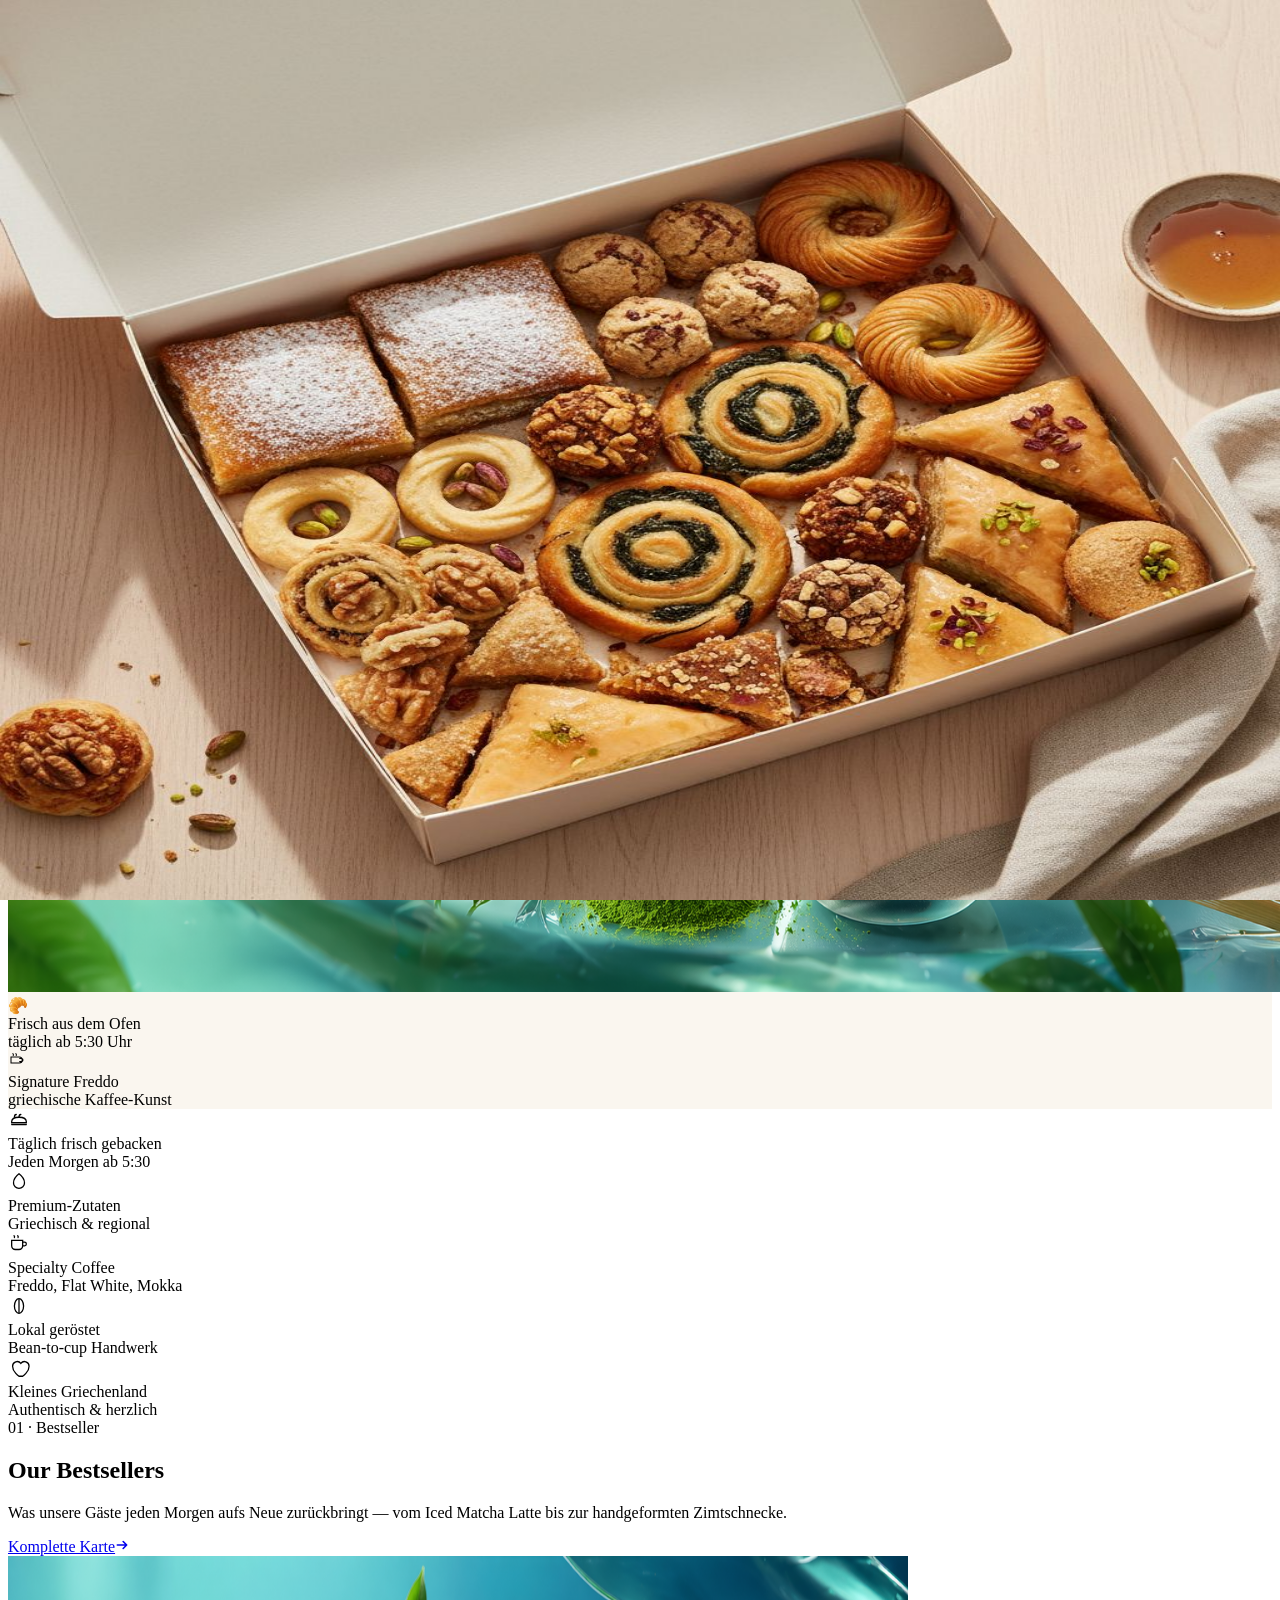
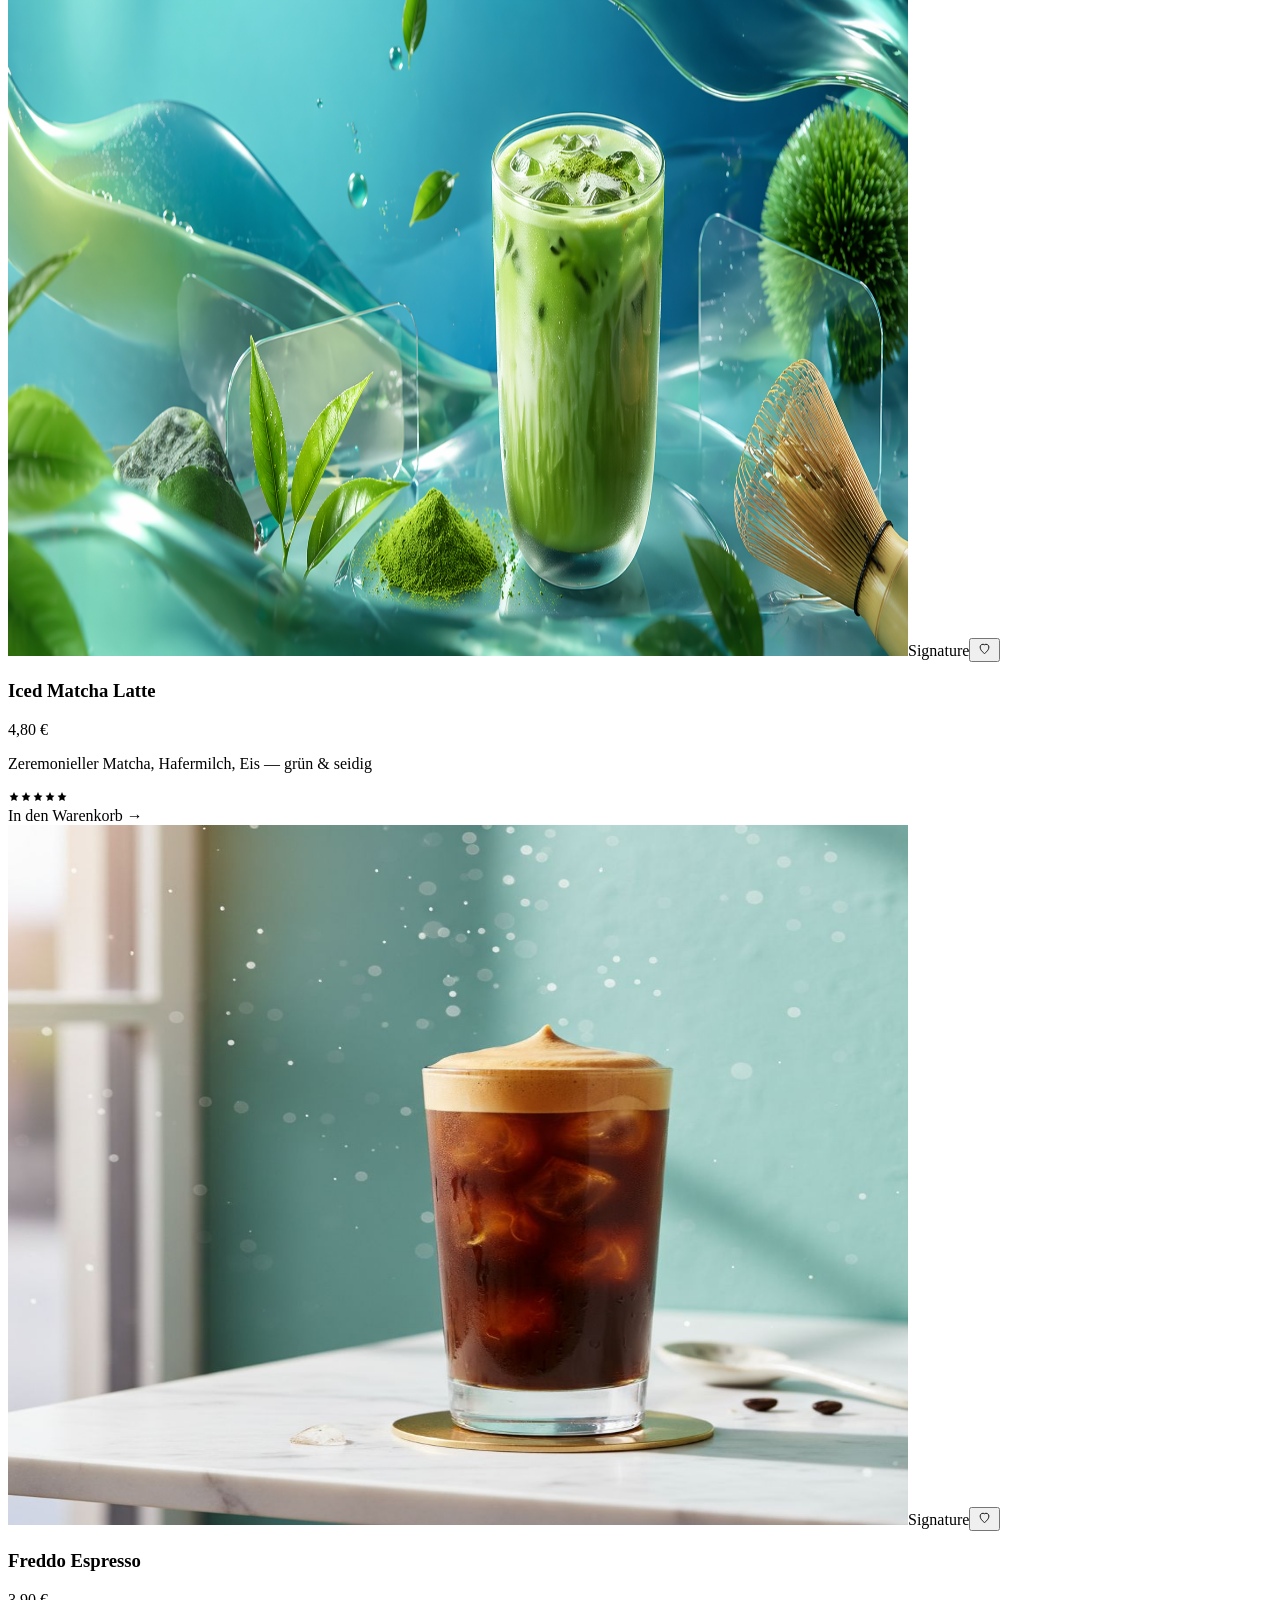
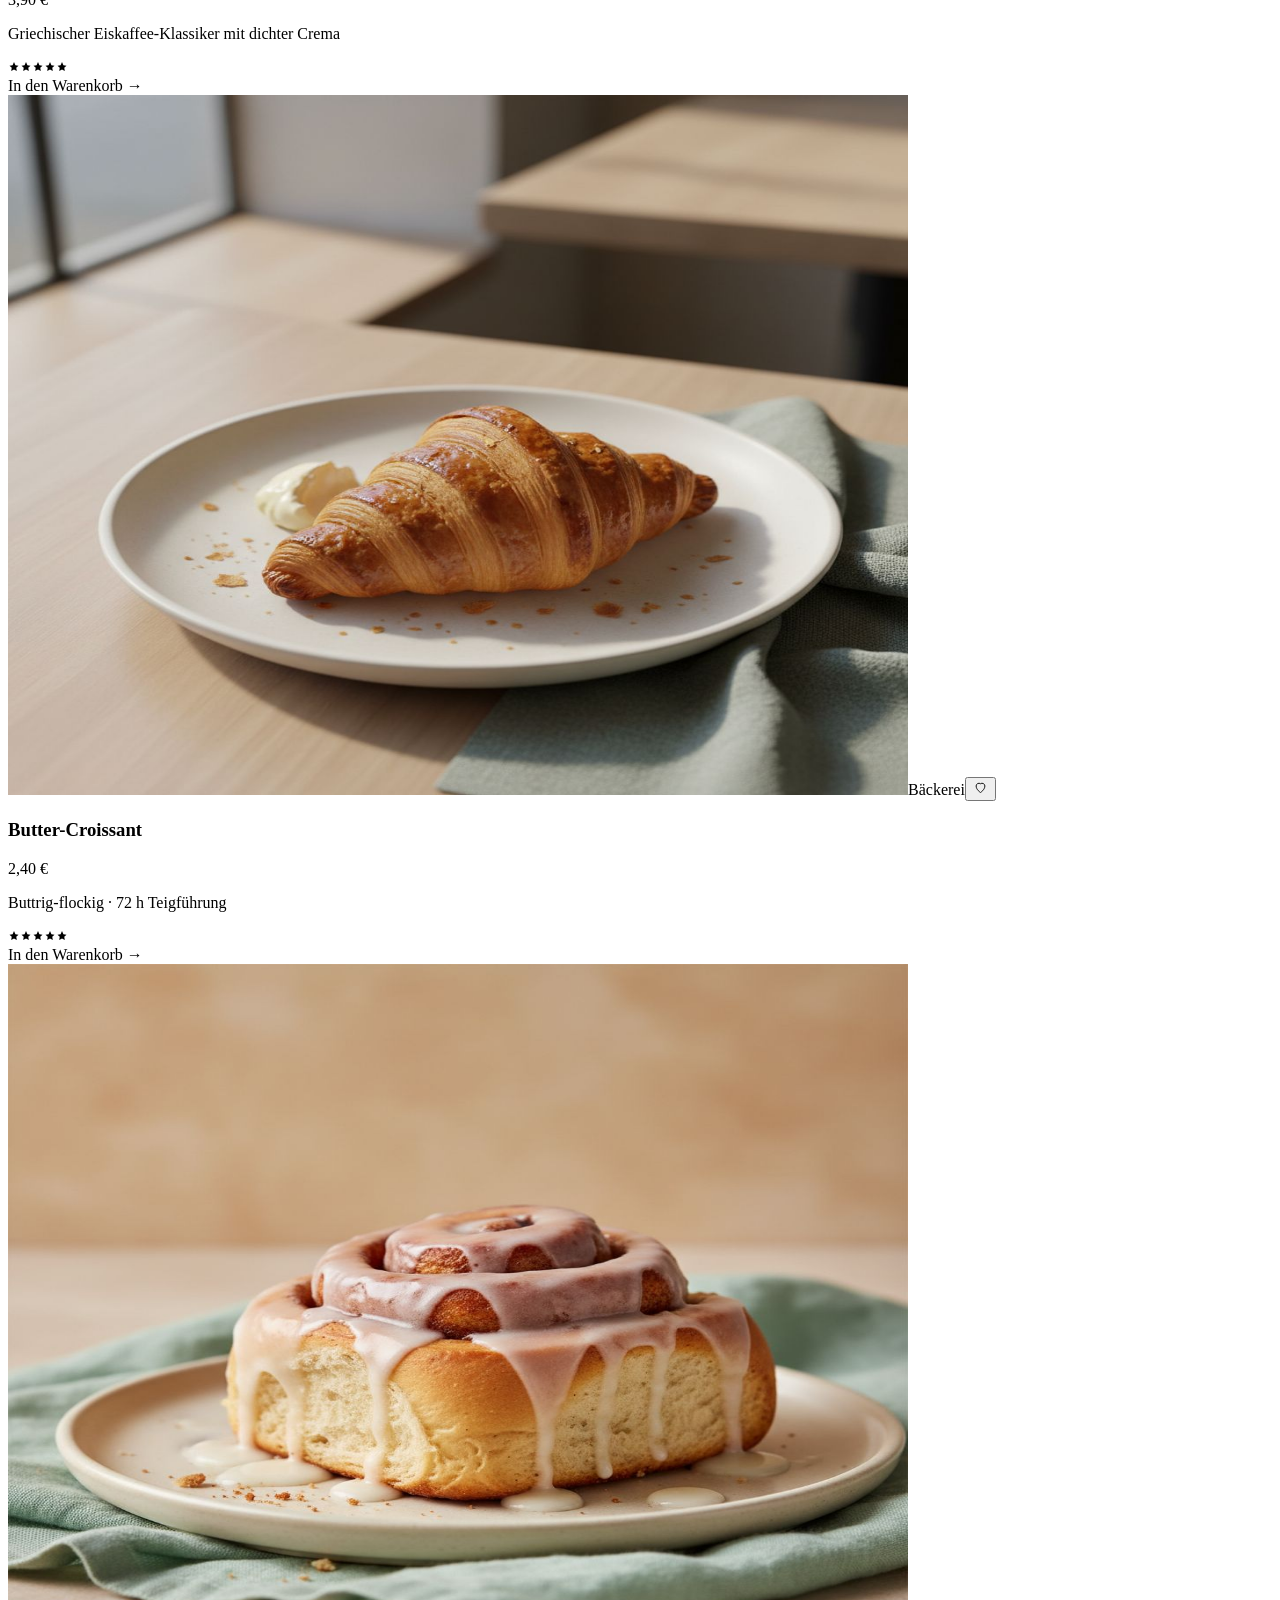
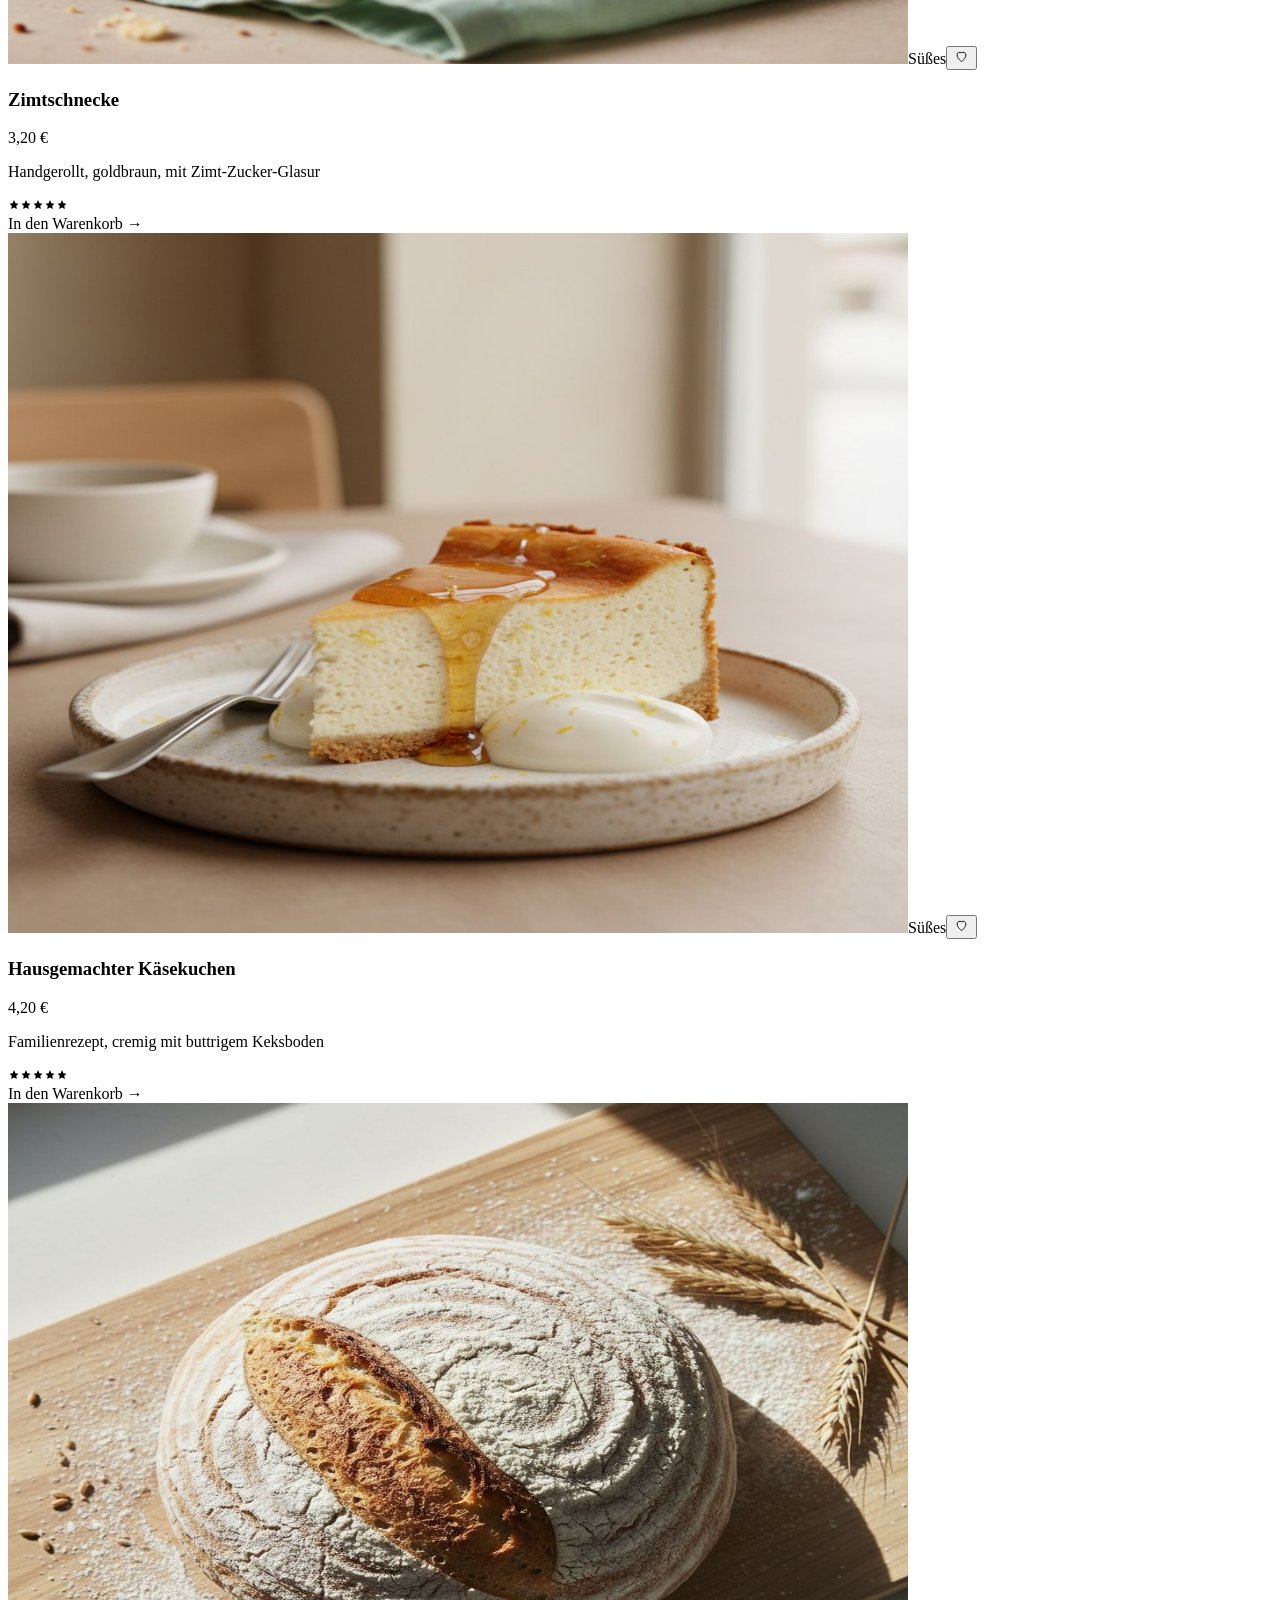
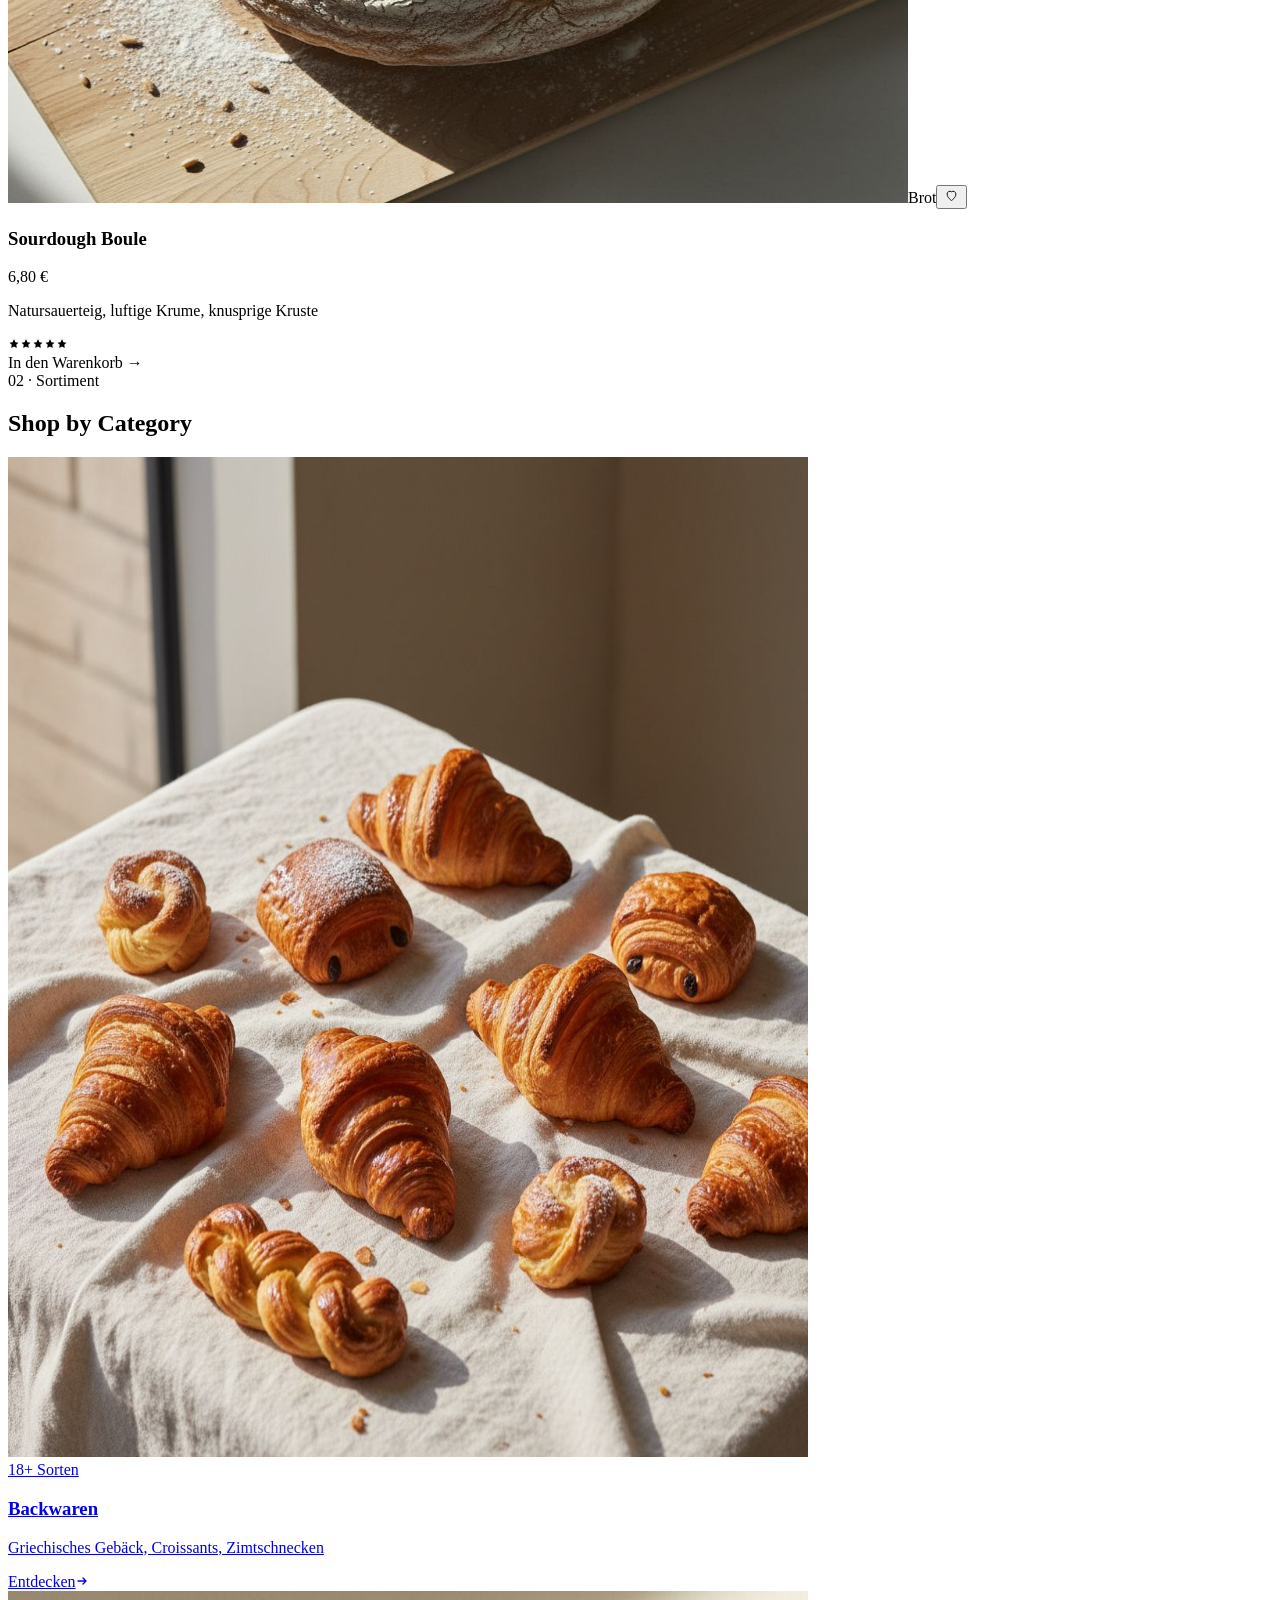
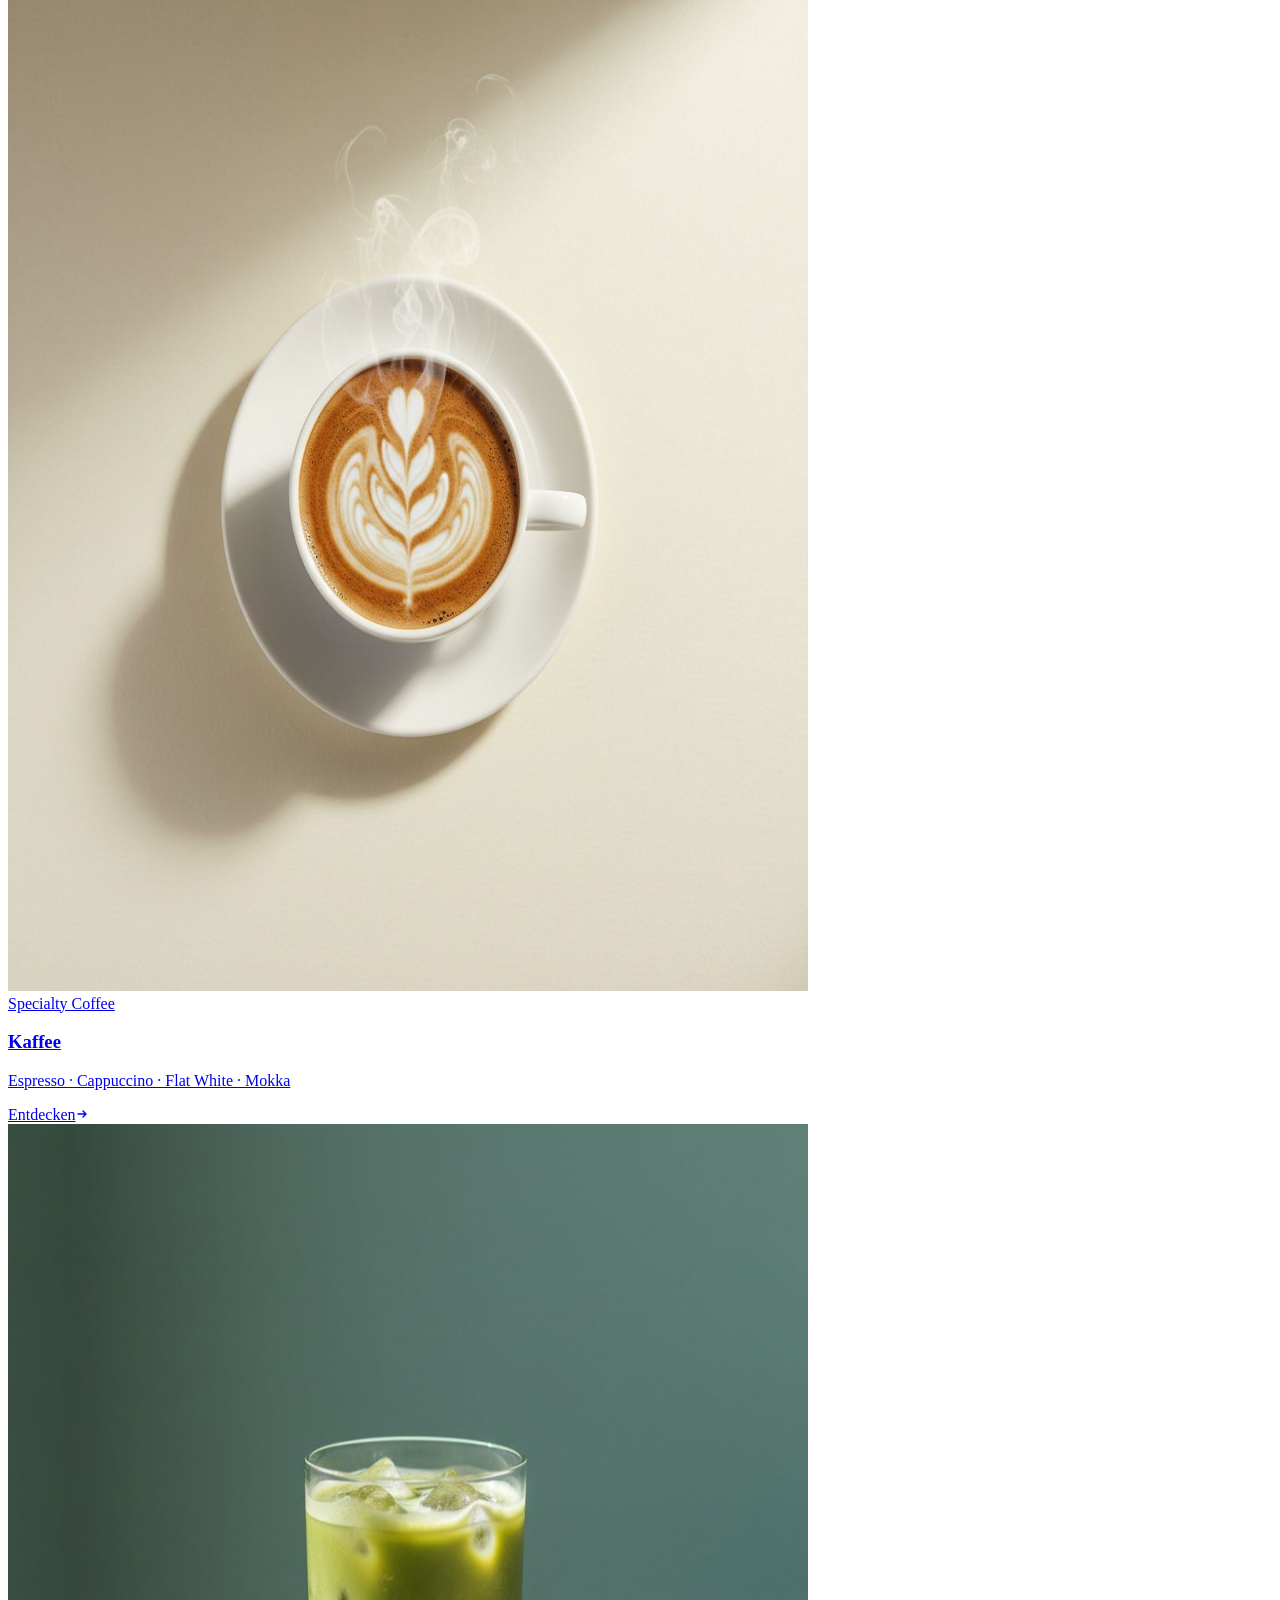
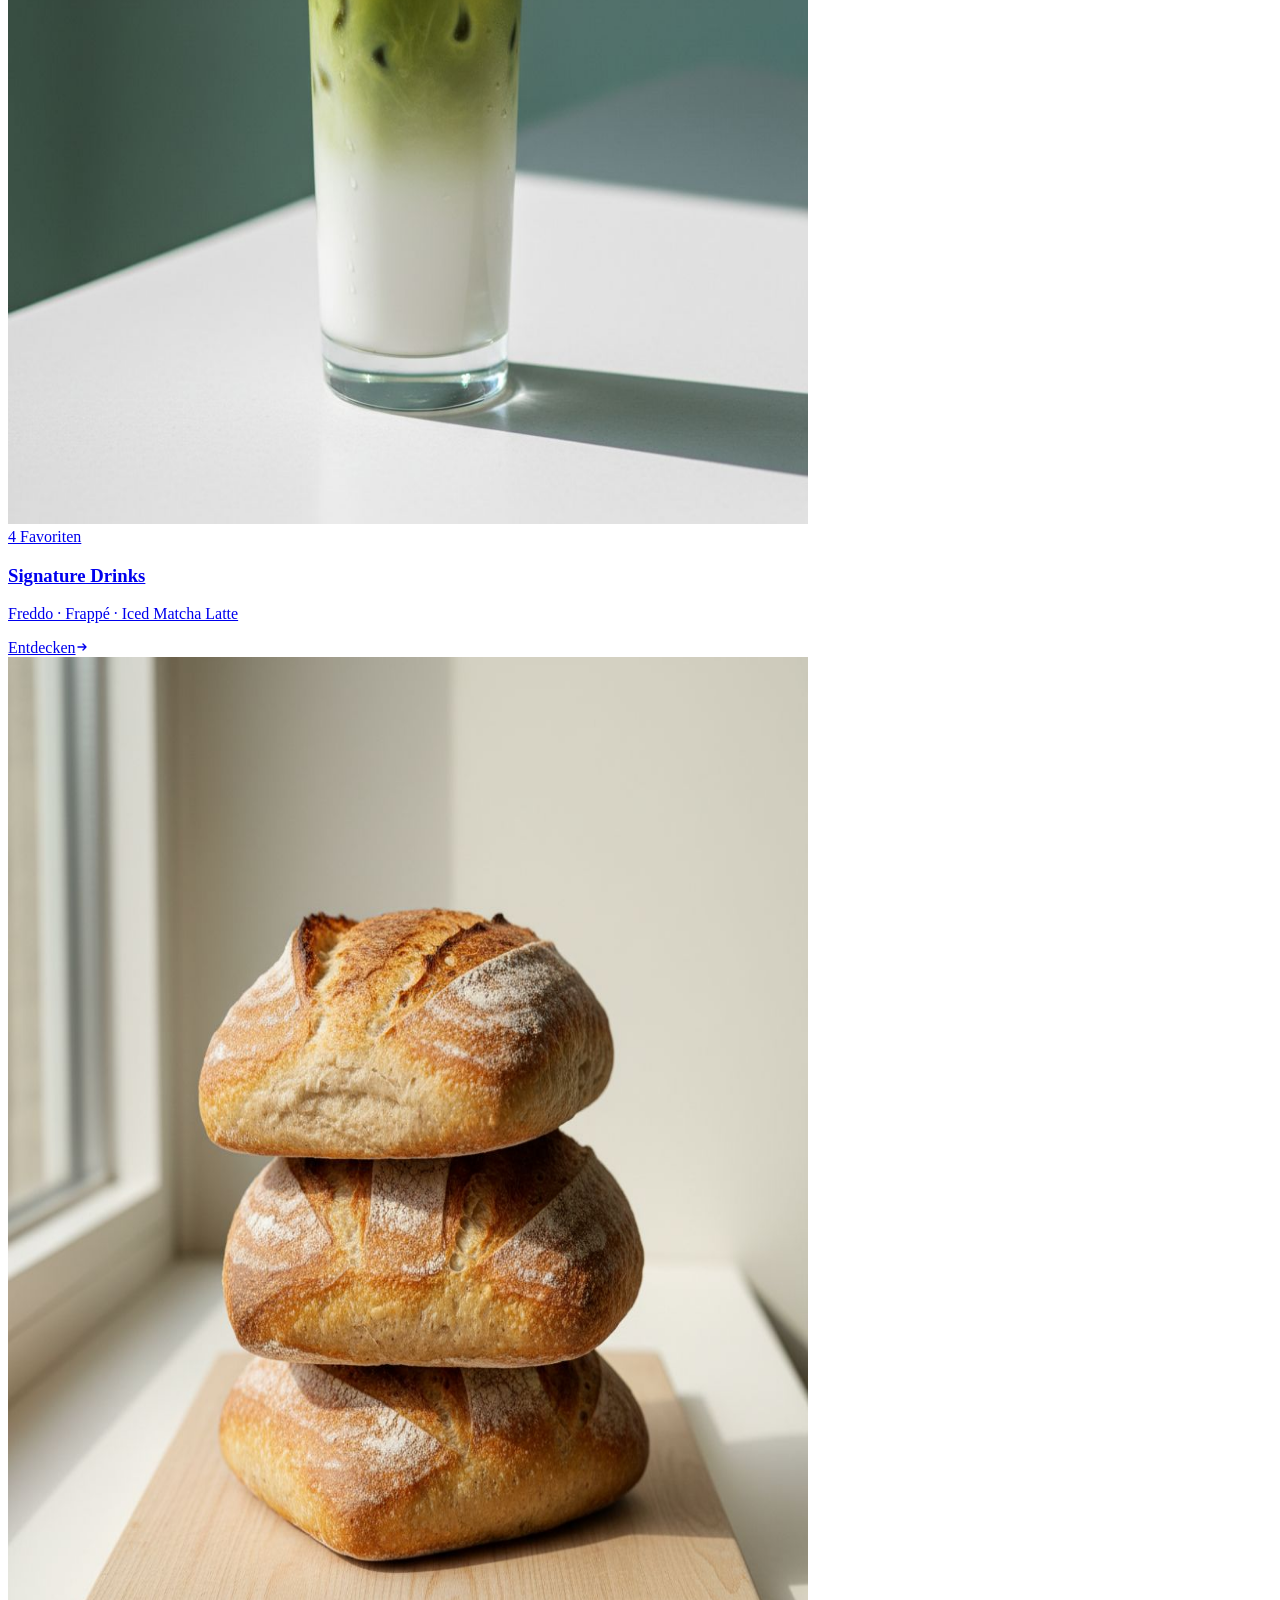
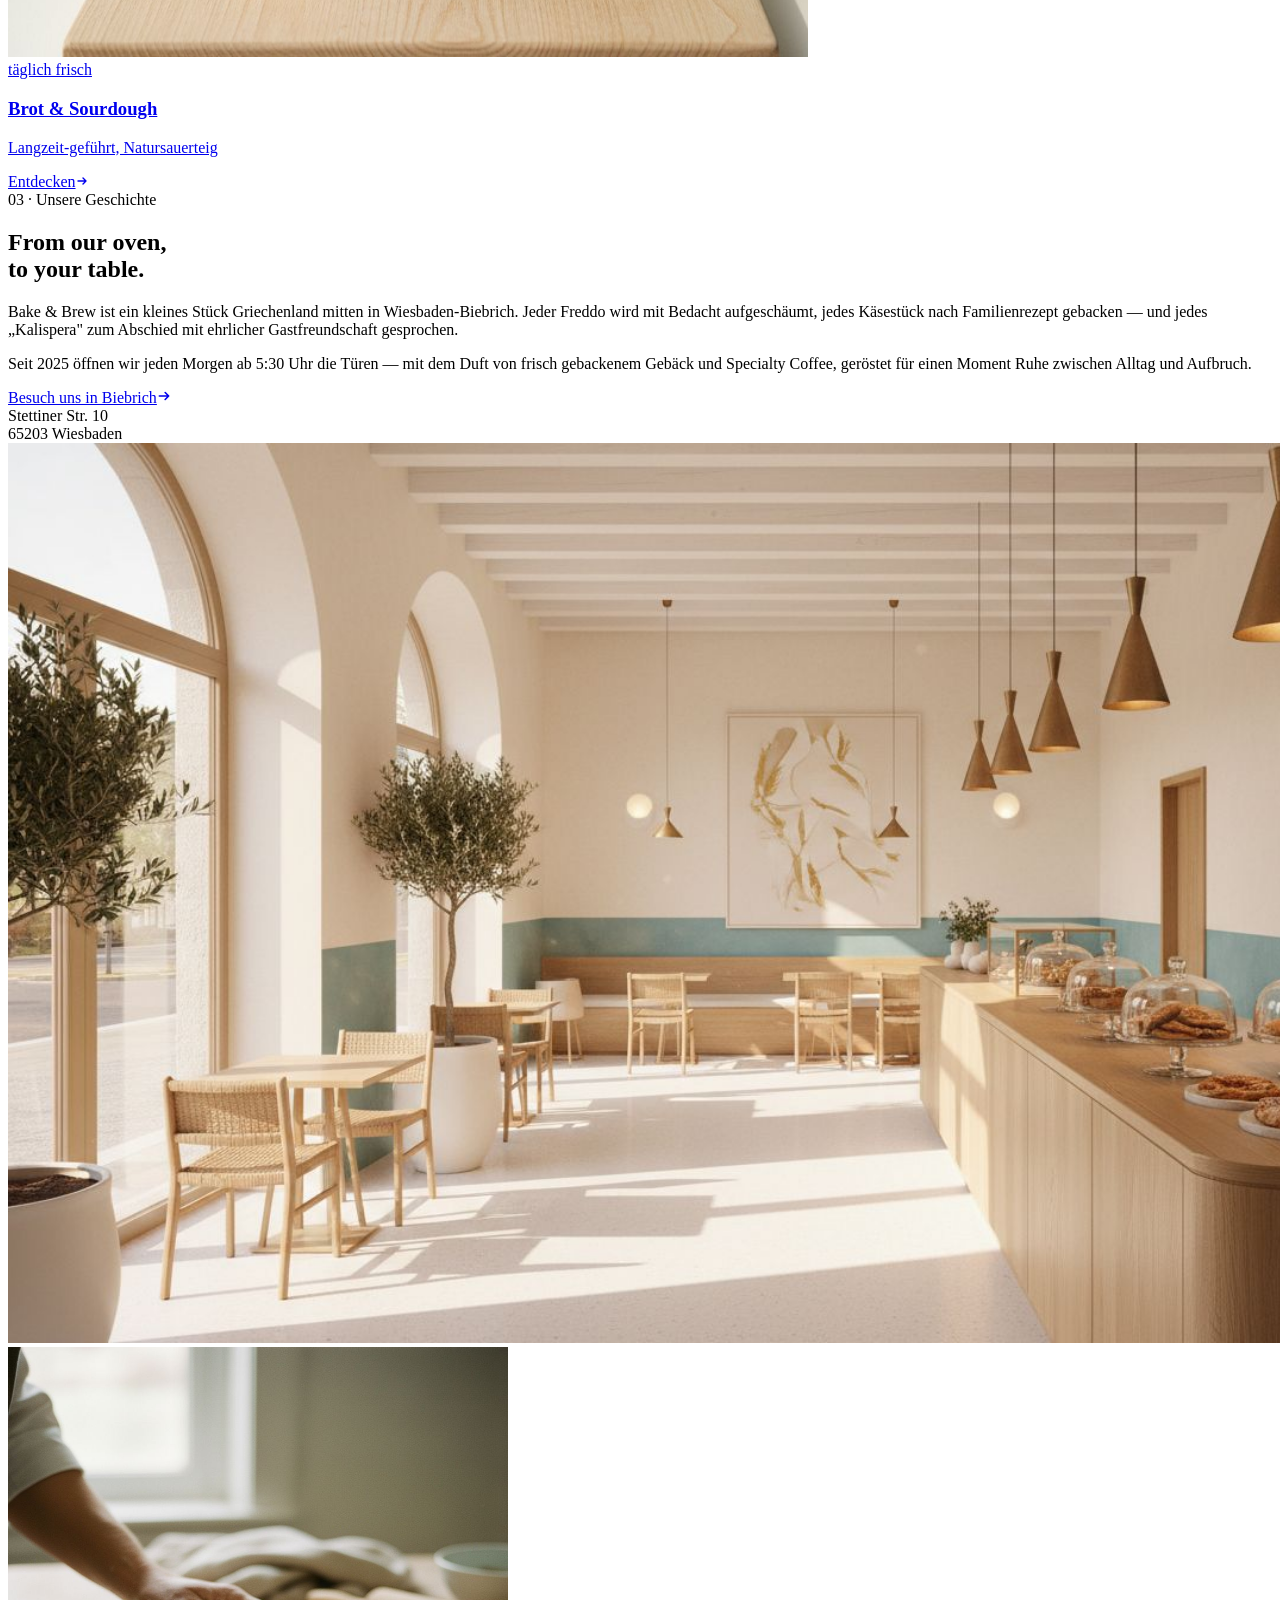
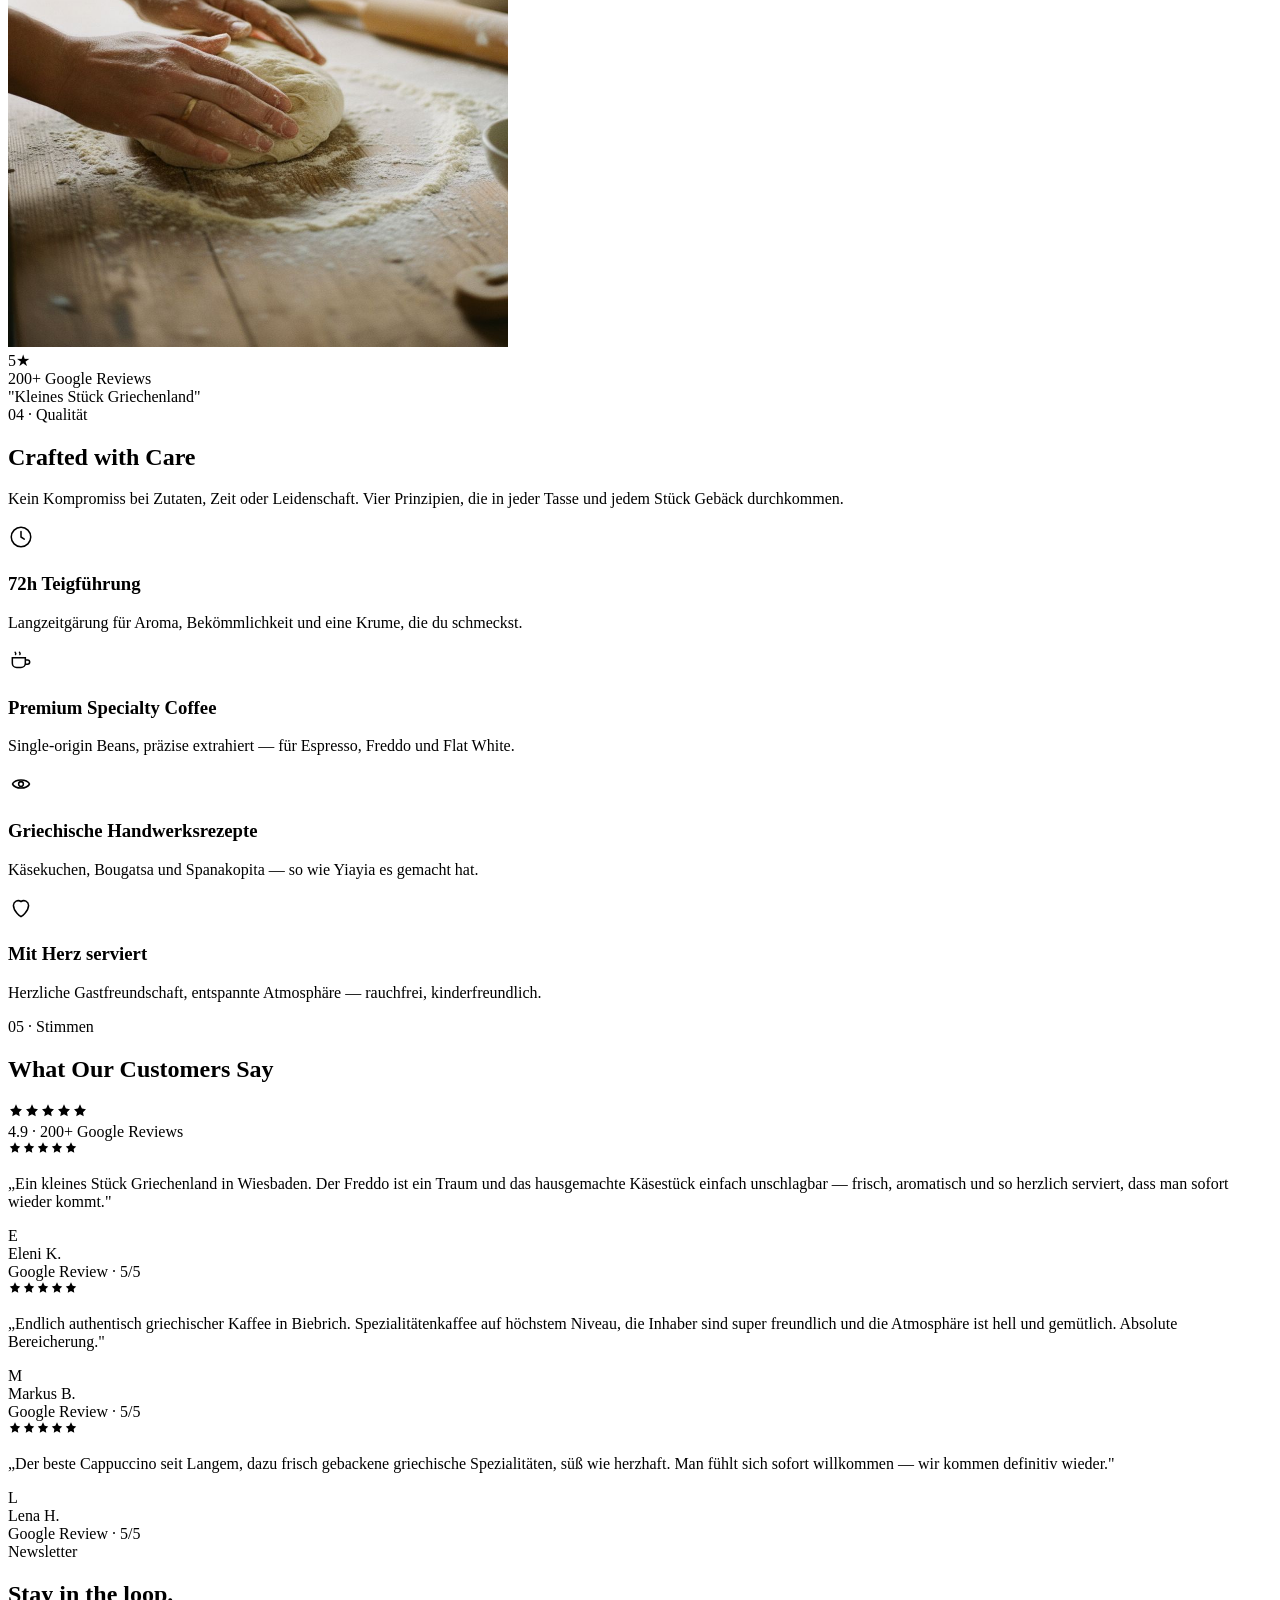
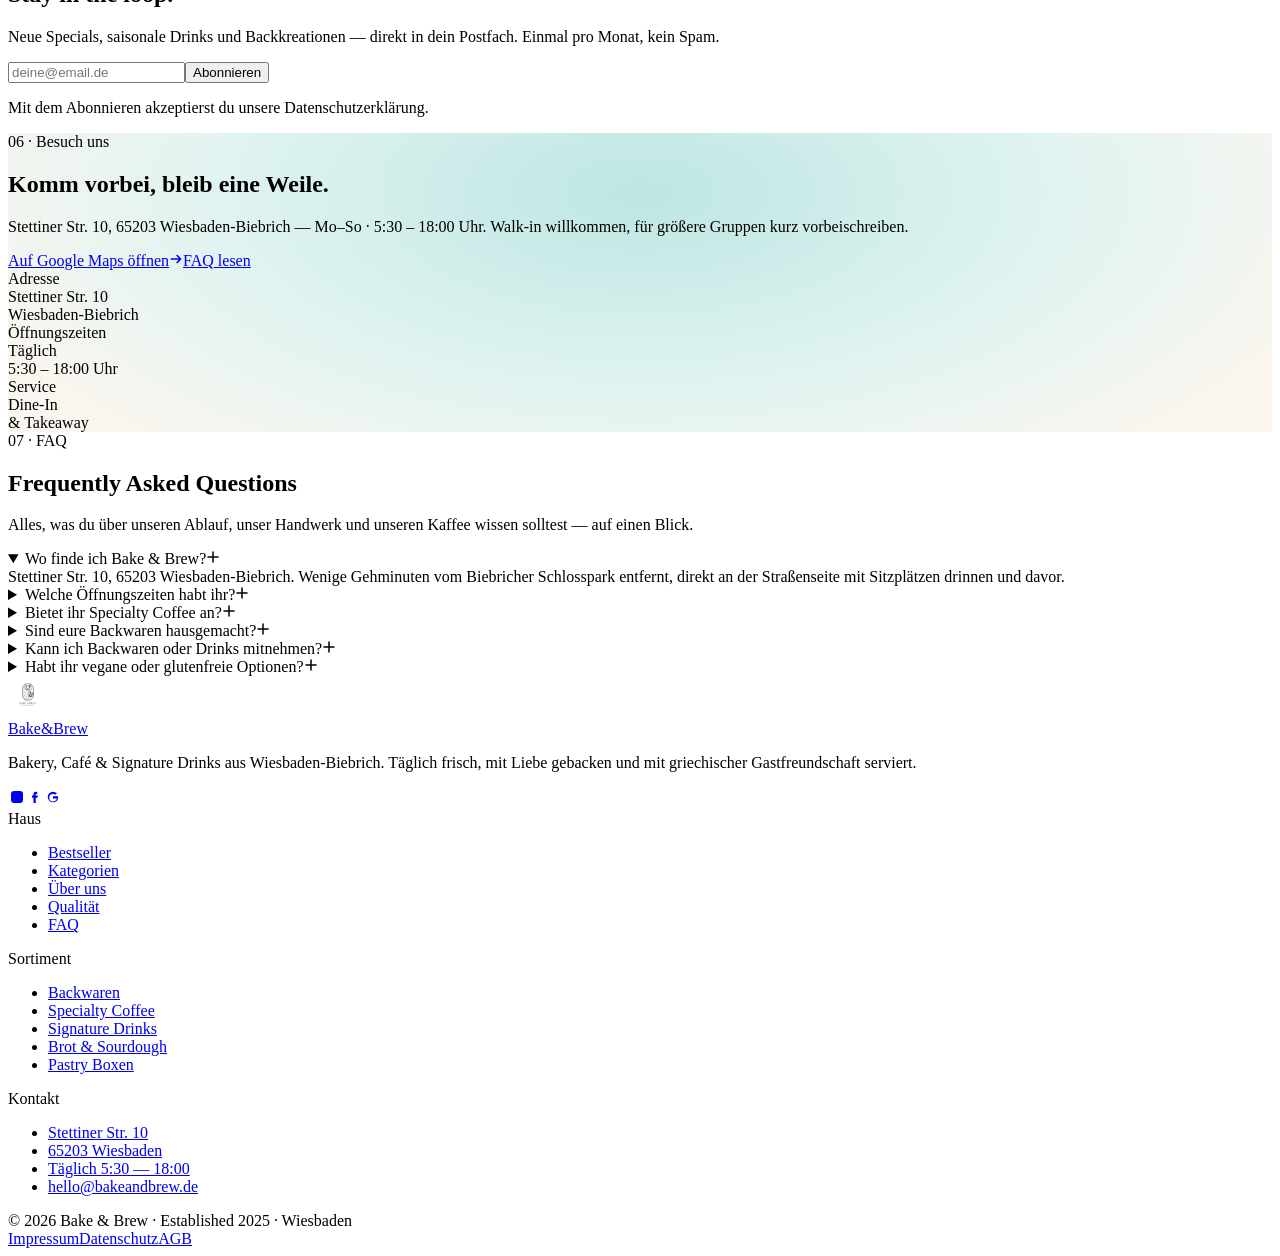
==== index.html @ 1916ad82 "Clean build with base href for GitHub Pages" ====
<!DOCTYPE html><!--wPyfzg6iPjrLu0Th_ckyB--><html lang="de" class="__variable_570574 __variable_cb540d"><head><base href="/bake-and-brew-site/"><meta charSet="utf-8"/><meta name="viewport" content="width=device-width, initial-scale=1"/><link rel="preload" as="image" href="/images/hero-matcha.png"/><link rel="stylesheet" href="/bake-and-brew-site/_next/static/css/41804af96587a09e.css" data-precedence="next"/><link rel="preload" as="script" fetchPriority="low" href="/bake-and-brew-site/_next/static/chunks/webpack-40662d5dec462424.js"/><script src="/bake-and-brew-site/_next/static/chunks/4bd1b696-c023c6e3521b1417.js" async=""></script><script src="/bake-and-brew-site/_next/static/chunks/255-966147cabc66d228.js" async=""></script><script src="/bake-and-brew-site/_next/static/chunks/main-app-5d0271eb94defa6e.js" async=""></script><script src="/bake-and-brew-site/_next/static/chunks/239-96234c3dac11c342.js" async=""></script><script src="/bake-and-brew-site/_next/static/chunks/app/page-5226d59dbe284a7a.js" async=""></script><title>Bake &amp; Brew — Griechisches Café &amp; Bäckerei in Wiesbaden</title><meta name="description" content="Frisch gebackenes griechisches Gebäck, Specialty Coffee und Signature Drinks. Stettiner Str. 10, Wiesbaden-Biebrich. Hausgemacht, täglich ab 5:30."/><meta property="og:title" content="Bake &amp; Brew — Griechisches Café &amp; Bäckerei"/><meta property="og:description" content="Baked with heart. Brewed for you. Frisches griechisches Gebäck, Specialty Coffee &amp; Freddo in Wiesbaden-Biebrich."/><meta property="og:type" content="website"/><meta name="twitter:card" content="summary"/><meta name="twitter:title" content="Bake &amp; Brew — Griechisches Café &amp; Bäckerei"/><meta name="twitter:description" content="Baked with heart. Brewed for you. Frisches griechisches Gebäck, Specialty Coffee &amp; Freddo in Wiesbaden-Biebrich."/><script src="/bake-and-brew-site/_next/static/chunks/polyfills-42372ed130431b0a.js" noModule=""></script></head><body><div hidden=""><!--$--><!--/$--></div><header class="fixed top-0 left-0 right-0 z-50 transition-all duration-500 bg-transparent py-5"><base href="/bake-and-brew-site/"><div class="max-w-[1320px] mx-auto px-6 flex items-center justify-between gap-6"><a href="#top" class="flex items-center gap-2"><img alt="Bake &amp; Brew" loading="lazy" width="44" height="44" decoding="async" data-nimg="1" class="w-9 h-9 md:w-10 md:h-10 object-contain" style="color:transparent" src="/images/logo.png"/><span class="font-serif text-[20px] md:text-[22px] tracking-wide text-ink-900">Bake<span class="text-teal-500 mx-[2px]">&amp;</span>Brew</span></a><nav class="hidden lg:flex items-center gap-9 text-[13px] text-ink-700"><a href="#bestsellers" class="nav-link tracking-wide hover:text-ink-900 transition-colors">Bestseller</a><a href="#kategorien" class="nav-link tracking-wide hover:text-ink-900 transition-colors">Kategorien</a><a href="#about" class="nav-link tracking-wide hover:text-ink-900 transition-colors">Über uns</a><a href="#quality" class="nav-link tracking-wide hover:text-ink-900 transition-colors">Qualität</a><a href="#kontakt" class="nav-link tracking-wide hover:text-ink-900 transition-colors">Kontakt</a></nav><div class="flex items-center gap-3"><a href="#kontakt" class="hidden sm:inline-flex btn-primary text-[12px] !py-3 !px-5">Reservieren<svg width="12" height="12" viewBox="0 0 12 12" fill="none"><path d="M2 6h8m0 0L7 3m3 3L7 9" stroke="currentColor" stroke-width="1.3" stroke-linecap="round"></path></svg></a><button aria-label="Menu" class="lg:hidden w-10 h-10 grid place-items-center rounded-full border border-ink-900/10 bg-white/70"><span class="flex flex-col gap-[5px]"><span class="w-4 h-[1.5px] bg-ink-900"></span><span class="w-4 h-[1.5px] bg-ink-900"></span></span></button></div></div></header><main><section id="top" class="relative pt-36 md:pt-44 pb-24 md:pb-32 overflow-hidden grain" style="background:radial-gradient(1200px 520px at 70% 30%, #BEE6E2 0%, #DFF3F1 40%, #FAF6EF 78%)"><div class="blob-1 -top-20 -right-32"></div><div class="blob-2 top-40 -left-20 opacity-40"></div><div class="max-w-[1320px] mx-auto px-6 grid lg:grid-cols-12 gap-10 items-center relative"><div class="lg:col-span-6 relative z-10"><div class="reveal  "><span class="chip mb-7"><span class="w-1.5 h-1.5 rounded-full bg-teal-500"></span>Seit 2025 · Wiesbaden-Biebrich</span></div><div class="reveal  "><h1 class="font-serif text-[54px] sm:text-[68px] lg:text-[82px] leading-[.98] tracking-tight text-ink-900">Baked with heart.<br/><span class="italic text-teal-600">Brewed</span> for you.</h1></div><div class="reveal  "><p class="mt-7 max-w-[520px] text-[15.5px] leading-[1.75] text-ink-500">Frisch gebackenes griechisches Gebäck, Specialty Coffee und Signature Drinks wie Freddo, Frappé und Iced Matcha Latte — täglich ab 5:30 Uhr, mit viel Herz gemacht.</p></div><div class="reveal  "><div class="mt-9 flex flex-wrap items-center gap-4"><a href="#bestsellers" class="btn-primary">Menü entdecken<svg width="14" height="14" viewBox="0 0 12 12" fill="none"><path d="M2 6h8m0 0L7 3m3 3L7 9" stroke="currentColor" stroke-width="1.4" stroke-linecap="round"></path></svg></a><a href="#kontakt" class="btn-secondary">Besuch uns</a></div></div><div class="reveal  "><div class="mt-12 flex items-center gap-5 text-[12px] text-ink-500"><div class="flex -space-x-2"><div class="w-7 h-7 rounded-full border-2 border-cream-100 overflow-hidden bg-teal-200" style="background:linear-gradient(135deg, var(--teal-300), var(--cream-250))"></div><div class="w-7 h-7 rounded-full border-2 border-cream-100 overflow-hidden bg-teal-200" style="background:linear-gradient(135deg, var(--teal-400), var(--cream-300))"></div><div class="w-7 h-7 rounded-full border-2 border-cream-100 overflow-hidden bg-teal-200" style="background:linear-gradient(135deg, var(--teal-500), var(--cream-350))"></div><div class="w-7 h-7 rounded-full border-2 border-cream-100 overflow-hidden bg-teal-200" style="background:linear-gradient(135deg, var(--teal-600), var(--cream-400))"></div></div><div class="flex items-center gap-1.5"><div class="flex items-center gap-0.5 text-teal-600"><svg width="13" height="13" viewBox="0 0 24 24" fill="currentColor"><path d="M12 2l2.8 6.3L21 9.3l-4.5 4.4 1.1 6.3L12 17l-5.6 3 1.1-6.3L3 9.3l6.2-1z"></path></svg><svg width="13" height="13" viewBox="0 0 24 24" fill="currentColor"><path d="M12 2l2.8 6.3L21 9.3l-4.5 4.4 1.1 6.3L12 17l-5.6 3 1.1-6.3L3 9.3l6.2-1z"></path></svg><svg width="13" height="13" viewBox="0 0 24 24" fill="currentColor"><path d="M12 2l2.8 6.3L21 9.3l-4.5 4.4 1.1 6.3L12 17l-5.6 3 1.1-6.3L3 9.3l6.2-1z"></path></svg><svg width="13" height="13" viewBox="0 0 24 24" fill="currentColor"><path d="M12 2l2.8 6.3L21 9.3l-4.5 4.4 1.1 6.3L12 17l-5.6 3 1.1-6.3L3 9.3l6.2-1z"></path></svg><svg width="13" height="13" viewBox="0 0 24 24" fill="currentColor"><path d="M12 2l2.8 6.3L21 9.3l-4.5 4.4 1.1 6.3L12 17l-5.6 3 1.1-6.3L3 9.3l6.2-1z"></path></svg></div><span class="text-ink-900 font-medium">4.9</span><span>· aus 200+ Google-Bewertungen</span></div></div></div></div><div class="lg:col-span-6 relative z-10"><div class="reveal  "><div class="relative"><div class="relative rounded-[28px] overflow-hidden shadow-[0_30px_80px_-20px_rgba(14,42,44,.25)]"><img alt="Iced Matcha Latte Bake &amp; Brew" width="1400" height="700" decoding="async" data-nimg="1" class="w-full h-[380px] md:h-[480px] object-cover animate-ken-burns" style="color:transparent" src="/images/hero-matcha.png"/><div class="absolute inset-[14px] rounded-[22px] border border-white/40 pointer-events-none"></div></div><div class="hidden md:flex absolute -left-8 top-12 items-center gap-3 bg-white rounded-2xl px-4 py-3 shadow-card animate-float"><div class="w-10 h-10 rounded-xl bg-cream-200 grid place-items-center text-lg">🥐</div><div class="text-[12px]"><div class="font-medium text-ink-900">Frisch aus dem Ofen</div><div class="text-ink-500">täglich ab 5:30 Uhr</div></div></div><div class="hidden md:flex absolute -right-6 bottom-10 items-center gap-3 bg-white rounded-2xl px-4 py-3 shadow-card animate-float" style="animation-delay:2s"><div class="w-10 h-10 rounded-xl bg-teal-100 grid place-items-center"><svg width="18" height="18" viewBox="0 0 24 24" fill="none" class="text-teal-600"><path d="M4 8h11a4 4 0 010 8H4V8zM15 10h3a2 2 0 010 4h-3" stroke="currentColor" stroke-width="1.4"></path><path d="M7 6c.5-1 0-2-.5-2.5M11 6c.5-1 0-2-.5-2.5" stroke="currentColor" stroke-width="1.4" stroke-linecap="round"></path></svg></div><div class="text-[12px]"><div class="font-medium text-ink-900">Signature Freddo</div><div class="text-ink-500">griechische Kaffee-Kunst</div></div></div></div></div></div></div></section><section class="relative -mt-14 md:-mt-16 z-20 px-6"><div class="reveal  "><div class="max-w-[1320px] mx-auto bg-white rounded-[22px] shadow-card border border-ink-900/5 px-6 md:px-10 py-6 md:py-7 grid grid-cols-2 md:grid-cols-5 gap-5"><div class="flex items-center gap-3"><div class="w-11 h-11 rounded-full bg-teal-50 text-teal-600 grid place-items-center shrink-0"><svg width="22" height="22" viewBox="0 0 24 24" fill="none"><path d="M4 14c0-3 3-5 8-5s8 2 8 5v1H4v-1z" stroke="currentColor" stroke-width="1.4"></path><path d="M7 9c0-2 1-3 2-3M12 9c0-2 1-3 2-3" stroke="currentColor" stroke-width="1.4" stroke-linecap="round"></path><path d="M4 17h16" stroke="currentColor" stroke-width="1.4" stroke-linecap="round"></path></svg></div><div class="min-w-0"><div class="text-[13px] font-medium text-ink-900 leading-tight">Täglich frisch gebacken</div><div class="text-[11.5px] text-ink-500 mt-0.5">Jeden Morgen ab 5:30</div></div></div><div class="flex items-center gap-3"><div class="w-11 h-11 rounded-full bg-teal-50 text-teal-600 grid place-items-center shrink-0"><svg width="22" height="22" viewBox="0 0 24 24" fill="none"><path d="M12 3c4 3 6 6 6 10a6 6 0 11-12 0c0-4 2-7 6-10z" stroke="currentColor" stroke-width="1.4"></path></svg></div><div class="min-w-0"><div class="text-[13px] font-medium text-ink-900 leading-tight">Premium-Zutaten</div><div class="text-[11.5px] text-ink-500 mt-0.5">Griechisch &amp; regional</div></div></div><div class="flex items-center gap-3"><div class="w-11 h-11 rounded-full bg-teal-50 text-teal-600 grid place-items-center shrink-0"><svg width="22" height="22" viewBox="0 0 24 24" fill="none"><path d="M4 8h12v6a4 4 0 01-4 4H8a4 4 0 01-4-4V8zM16 10h2a2 2 0 010 4h-2" stroke="currentColor" stroke-width="1.4"></path><path d="M7 5c.4-.8 0-1.6-.4-2M11 5c.4-.8 0-1.6-.4-2" stroke="currentColor" stroke-width="1.4" stroke-linecap="round"></path></svg></div><div class="min-w-0"><div class="text-[13px] font-medium text-ink-900 leading-tight">Specialty Coffee</div><div class="text-[11.5px] text-ink-500 mt-0.5">Freddo, Flat White, Mokka</div></div></div><div class="flex items-center gap-3"><div class="w-11 h-11 rounded-full bg-teal-50 text-teal-600 grid place-items-center shrink-0"><svg width="22" height="22" viewBox="0 0 24 24" fill="none"><ellipse cx="12" cy="12" rx="5" ry="8" stroke="currentColor" stroke-width="1.4"></ellipse><path d="M12 4v16" stroke="currentColor" stroke-width="1.4"></path></svg></div><div class="min-w-0"><div class="text-[13px] font-medium text-ink-900 leading-tight">Lokal geröstet</div><div class="text-[11.5px] text-ink-500 mt-0.5">Bean-to-cup Handwerk</div></div></div><div class="flex items-center gap-3"><div class="w-11 h-11 rounded-full bg-teal-50 text-teal-600 grid place-items-center shrink-0"><svg width="22" height="22" viewBox="0 0 24 24" fill="none"><path d="M12 21s-7-4.5-7-11a5 5 0 019-3 5 5 0 019 3c0 6.5-7 11-7 11h-4z" stroke="currentColor" stroke-width="1.4"></path></svg></div><div class="min-w-0"><div class="text-[13px] font-medium text-ink-900 leading-tight">Kleines Griechenland</div><div class="text-[11.5px] text-ink-500 mt-0.5">Authentisch &amp; herzlich</div></div></div></div></div></section><section id="bestsellers" class="py-28 md:py-36"><div class="max-w-[1320px] mx-auto px-6"><div class="flex flex-col md:flex-row md:items-end md:justify-between gap-6 mb-14"><div class="reveal  "><div><span class="section-label">01 · Bestseller</span><h2 class="font-serif text-[44px] md:text-[56px] leading-[1.05] tracking-tight mt-4 text-ink-900">Our <span class="italic text-teal-600">Bestsellers</span></h2><p class="text-ink-500 mt-4 max-w-[520px] text-[15px]">Was unsere Gäste jeden Morgen aufs Neue zurückbringt — vom Iced Matcha Latte bis zur handgeformten Zimtschnecke.</p></div></div><div class="reveal  "><a href="#kategorien" class="btn-ghost">Komplette Karte<svg width="14" height="14" viewBox="0 0 12 12" fill="none"><path d="M2 6h8m0 0L7 3m3 3L7 9" stroke="currentColor" stroke-width="1.4" stroke-linecap="round"></path></svg></a></div></div><div class="grid grid-cols-1 sm:grid-cols-2 lg:grid-cols-3 gap-5 md:gap-6"><div class="reveal  "><article class="product-card card h-full flex flex-col"><div class="relative aspect-[4/3] overflow-hidden bg-cream-100"><img alt="Iced Matcha Latte" loading="lazy" width="900" height="700" decoding="async" data-nimg="1" class="w-full h-full object-cover" style="color:transparent" src="/images/hero-matcha.png"/><span class="absolute top-3 left-3 text-[10px] tracking-[.22em] uppercase bg-white/90 backdrop-blur px-2.5 py-1 rounded-full text-ink-700 border border-ink-900/5">Signature</span><button aria-label="Favorit" class="absolute top-3 right-3 w-9 h-9 rounded-full bg-white/90 backdrop-blur grid place-items-center text-ink-500 hover:text-teal-600 transition"><svg width="15" height="15" viewBox="0 0 24 24" fill="none"><path d="M12 20s-7-4.4-7-10.5A4.5 4.5 0 0112 6a4.5 4.5 0 017 3.5C19 15.6 12 20 12 20z" stroke="currentColor" stroke-width="1.5"></path></svg></button></div><div class="p-6 flex-1 flex flex-col"><div class="flex items-start justify-between gap-3"><h3 class="font-serif text-[24px] leading-tight text-ink-900">Iced Matcha Latte</h3><span class="text-[15px] font-medium text-ink-900 whitespace-nowrap">4,80 €</span></div><p class="text-[13px] text-ink-500 mt-2 leading-[1.6]">Zeremonieller Matcha, Hafermilch, Eis — grün &amp; seidig</p><div class="mt-5 pt-5 border-t border-ink-900/5 flex items-center justify-between"><div class="flex items-center gap-0.5 text-teal-600"><svg width="12" height="12" viewBox="0 0 24 24" fill="currentColor"><path d="M12 2l2.8 6.3L21 9.3l-4.5 4.4 1.1 6.3L12 17l-5.6 3 1.1-6.3L3 9.3l6.2-1z"></path></svg><svg width="12" height="12" viewBox="0 0 24 24" fill="currentColor"><path d="M12 2l2.8 6.3L21 9.3l-4.5 4.4 1.1 6.3L12 17l-5.6 3 1.1-6.3L3 9.3l6.2-1z"></path></svg><svg width="12" height="12" viewBox="0 0 24 24" fill="currentColor"><path d="M12 2l2.8 6.3L21 9.3l-4.5 4.4 1.1 6.3L12 17l-5.6 3 1.1-6.3L3 9.3l6.2-1z"></path></svg><svg width="12" height="12" viewBox="0 0 24 24" fill="currentColor"><path d="M12 2l2.8 6.3L21 9.3l-4.5 4.4 1.1 6.3L12 17l-5.6 3 1.1-6.3L3 9.3l6.2-1z"></path></svg><svg width="12" height="12" viewBox="0 0 24 24" fill="currentColor"><path d="M12 2l2.8 6.3L21 9.3l-4.5 4.4 1.1 6.3L12 17l-5.6 3 1.1-6.3L3 9.3l6.2-1z"></path></svg></div><span class="text-[12px] text-ink-500 group-hover:text-ink-900 transition">In den Warenkorb →</span></div></div></article></div><div class="reveal  "><article class="product-card card h-full flex flex-col"><div class="relative aspect-[4/3] overflow-hidden bg-cream-100"><img alt="Freddo Espresso" loading="lazy" width="900" height="700" decoding="async" data-nimg="1" class="w-full h-full object-cover" style="color:transparent" src="/images/freddo.jpg"/><span class="absolute top-3 left-3 text-[10px] tracking-[.22em] uppercase bg-white/90 backdrop-blur px-2.5 py-1 rounded-full text-ink-700 border border-ink-900/5">Signature</span><button aria-label="Favorit" class="absolute top-3 right-3 w-9 h-9 rounded-full bg-white/90 backdrop-blur grid place-items-center text-ink-500 hover:text-teal-600 transition"><svg width="15" height="15" viewBox="0 0 24 24" fill="none"><path d="M12 20s-7-4.4-7-10.5A4.5 4.5 0 0112 6a4.5 4.5 0 017 3.5C19 15.6 12 20 12 20z" stroke="currentColor" stroke-width="1.5"></path></svg></button></div><div class="p-6 flex-1 flex flex-col"><div class="flex items-start justify-between gap-3"><h3 class="font-serif text-[24px] leading-tight text-ink-900">Freddo Espresso</h3><span class="text-[15px] font-medium text-ink-900 whitespace-nowrap">3,90 €</span></div><p class="text-[13px] text-ink-500 mt-2 leading-[1.6]">Griechischer Eiskaffee-Klassiker mit dichter Crema</p><div class="mt-5 pt-5 border-t border-ink-900/5 flex items-center justify-between"><div class="flex items-center gap-0.5 text-teal-600"><svg width="12" height="12" viewBox="0 0 24 24" fill="currentColor"><path d="M12 2l2.8 6.3L21 9.3l-4.5 4.4 1.1 6.3L12 17l-5.6 3 1.1-6.3L3 9.3l6.2-1z"></path></svg><svg width="12" height="12" viewBox="0 0 24 24" fill="currentColor"><path d="M12 2l2.8 6.3L21 9.3l-4.5 4.4 1.1 6.3L12 17l-5.6 3 1.1-6.3L3 9.3l6.2-1z"></path></svg><svg width="12" height="12" viewBox="0 0 24 24" fill="currentColor"><path d="M12 2l2.8 6.3L21 9.3l-4.5 4.4 1.1 6.3L12 17l-5.6 3 1.1-6.3L3 9.3l6.2-1z"></path></svg><svg width="12" height="12" viewBox="0 0 24 24" fill="currentColor"><path d="M12 2l2.8 6.3L21 9.3l-4.5 4.4 1.1 6.3L12 17l-5.6 3 1.1-6.3L3 9.3l6.2-1z"></path></svg><svg width="12" height="12" viewBox="0 0 24 24" fill="currentColor"><path d="M12 2l2.8 6.3L21 9.3l-4.5 4.4 1.1 6.3L12 17l-5.6 3 1.1-6.3L3 9.3l6.2-1z"></path></svg></div><span class="text-[12px] text-ink-500 group-hover:text-ink-900 transition">In den Warenkorb →</span></div></div></article></div><div class="reveal  "><article class="product-card card h-full flex flex-col"><div class="relative aspect-[4/3] overflow-hidden bg-cream-100"><img alt="Butter-Croissant" loading="lazy" width="900" height="700" decoding="async" data-nimg="1" class="w-full h-full object-cover" style="color:transparent" src="/images/croissant.jpg"/><span class="absolute top-3 left-3 text-[10px] tracking-[.22em] uppercase bg-white/90 backdrop-blur px-2.5 py-1 rounded-full text-ink-700 border border-ink-900/5">Bäckerei</span><button aria-label="Favorit" class="absolute top-3 right-3 w-9 h-9 rounded-full bg-white/90 backdrop-blur grid place-items-center text-ink-500 hover:text-teal-600 transition"><svg width="15" height="15" viewBox="0 0 24 24" fill="none"><path d="M12 20s-7-4.4-7-10.5A4.5 4.5 0 0112 6a4.5 4.5 0 017 3.5C19 15.6 12 20 12 20z" stroke="currentColor" stroke-width="1.5"></path></svg></button></div><div class="p-6 flex-1 flex flex-col"><div class="flex items-start justify-between gap-3"><h3 class="font-serif text-[24px] leading-tight text-ink-900">Butter-Croissant</h3><span class="text-[15px] font-medium text-ink-900 whitespace-nowrap">2,40 €</span></div><p class="text-[13px] text-ink-500 mt-2 leading-[1.6]">Buttrig-flockig · 72 h Teigführung</p><div class="mt-5 pt-5 border-t border-ink-900/5 flex items-center justify-between"><div class="flex items-center gap-0.5 text-teal-600"><svg width="12" height="12" viewBox="0 0 24 24" fill="currentColor"><path d="M12 2l2.8 6.3L21 9.3l-4.5 4.4 1.1 6.3L12 17l-5.6 3 1.1-6.3L3 9.3l6.2-1z"></path></svg><svg width="12" height="12" viewBox="0 0 24 24" fill="currentColor"><path d="M12 2l2.8 6.3L21 9.3l-4.5 4.4 1.1 6.3L12 17l-5.6 3 1.1-6.3L3 9.3l6.2-1z"></path></svg><svg width="12" height="12" viewBox="0 0 24 24" fill="currentColor"><path d="M12 2l2.8 6.3L21 9.3l-4.5 4.4 1.1 6.3L12 17l-5.6 3 1.1-6.3L3 9.3l6.2-1z"></path></svg><svg width="12" height="12" viewBox="0 0 24 24" fill="currentColor"><path d="M12 2l2.8 6.3L21 9.3l-4.5 4.4 1.1 6.3L12 17l-5.6 3 1.1-6.3L3 9.3l6.2-1z"></path></svg><svg width="12" height="12" viewBox="0 0 24 24" fill="currentColor"><path d="M12 2l2.8 6.3L21 9.3l-4.5 4.4 1.1 6.3L12 17l-5.6 3 1.1-6.3L3 9.3l6.2-1z"></path></svg></div><span class="text-[12px] text-ink-500 group-hover:text-ink-900 transition">In den Warenkorb →</span></div></div></article></div><div class="reveal  "><article class="product-card card h-full flex flex-col"><div class="relative aspect-[4/3] overflow-hidden bg-cream-100"><img alt="Zimtschnecke" loading="lazy" width="900" height="700" decoding="async" data-nimg="1" class="w-full h-full object-cover" style="color:transparent" src="/images/cinnamon-roll.jpg"/><span class="absolute top-3 left-3 text-[10px] tracking-[.22em] uppercase bg-white/90 backdrop-blur px-2.5 py-1 rounded-full text-ink-700 border border-ink-900/5">Süßes</span><button aria-label="Favorit" class="absolute top-3 right-3 w-9 h-9 rounded-full bg-white/90 backdrop-blur grid place-items-center text-ink-500 hover:text-teal-600 transition"><svg width="15" height="15" viewBox="0 0 24 24" fill="none"><path d="M12 20s-7-4.4-7-10.5A4.5 4.5 0 0112 6a4.5 4.5 0 017 3.5C19 15.6 12 20 12 20z" stroke="currentColor" stroke-width="1.5"></path></svg></button></div><div class="p-6 flex-1 flex flex-col"><div class="flex items-start justify-between gap-3"><h3 class="font-serif text-[24px] leading-tight text-ink-900">Zimtschnecke</h3><span class="text-[15px] font-medium text-ink-900 whitespace-nowrap">3,20 €</span></div><p class="text-[13px] text-ink-500 mt-2 leading-[1.6]">Handgerollt, goldbraun, mit Zimt-Zucker-Glasur</p><div class="mt-5 pt-5 border-t border-ink-900/5 flex items-center justify-between"><div class="flex items-center gap-0.5 text-teal-600"><svg width="12" height="12" viewBox="0 0 24 24" fill="currentColor"><path d="M12 2l2.8 6.3L21 9.3l-4.5 4.4 1.1 6.3L12 17l-5.6 3 1.1-6.3L3 9.3l6.2-1z"></path></svg><svg width="12" height="12" viewBox="0 0 24 24" fill="currentColor"><path d="M12 2l2.8 6.3L21 9.3l-4.5 4.4 1.1 6.3L12 17l-5.6 3 1.1-6.3L3 9.3l6.2-1z"></path></svg><svg width="12" height="12" viewBox="0 0 24 24" fill="currentColor"><path d="M12 2l2.8 6.3L21 9.3l-4.5 4.4 1.1 6.3L12 17l-5.6 3 1.1-6.3L3 9.3l6.2-1z"></path></svg><svg width="12" height="12" viewBox="0 0 24 24" fill="currentColor"><path d="M12 2l2.8 6.3L21 9.3l-4.5 4.4 1.1 6.3L12 17l-5.6 3 1.1-6.3L3 9.3l6.2-1z"></path></svg><svg width="12" height="12" viewBox="0 0 24 24" fill="currentColor"><path d="M12 2l2.8 6.3L21 9.3l-4.5 4.4 1.1 6.3L12 17l-5.6 3 1.1-6.3L3 9.3l6.2-1z"></path></svg></div><span class="text-[12px] text-ink-500 group-hover:text-ink-900 transition">In den Warenkorb →</span></div></div></article></div><div class="reveal  "><article class="product-card card h-full flex flex-col"><div class="relative aspect-[4/3] overflow-hidden bg-cream-100"><img alt="Hausgemachter Käsekuchen" loading="lazy" width="900" height="700" decoding="async" data-nimg="1" class="w-full h-full object-cover" style="color:transparent" src="/images/cheesecake.jpg"/><span class="absolute top-3 left-3 text-[10px] tracking-[.22em] uppercase bg-white/90 backdrop-blur px-2.5 py-1 rounded-full text-ink-700 border border-ink-900/5">Süßes</span><button aria-label="Favorit" class="absolute top-3 right-3 w-9 h-9 rounded-full bg-white/90 backdrop-blur grid place-items-center text-ink-500 hover:text-teal-600 transition"><svg width="15" height="15" viewBox="0 0 24 24" fill="none"><path d="M12 20s-7-4.4-7-10.5A4.5 4.5 0 0112 6a4.5 4.5 0 017 3.5C19 15.6 12 20 12 20z" stroke="currentColor" stroke-width="1.5"></path></svg></button></div><div class="p-6 flex-1 flex flex-col"><div class="flex items-start justify-between gap-3"><h3 class="font-serif text-[24px] leading-tight text-ink-900">Hausgemachter Käsekuchen</h3><span class="text-[15px] font-medium text-ink-900 whitespace-nowrap">4,20 €</span></div><p class="text-[13px] text-ink-500 mt-2 leading-[1.6]">Familienrezept, cremig mit buttrigem Keksboden</p><div class="mt-5 pt-5 border-t border-ink-900/5 flex items-center justify-between"><div class="flex items-center gap-0.5 text-teal-600"><svg width="12" height="12" viewBox="0 0 24 24" fill="currentColor"><path d="M12 2l2.8 6.3L21 9.3l-4.5 4.4 1.1 6.3L12 17l-5.6 3 1.1-6.3L3 9.3l6.2-1z"></path></svg><svg width="12" height="12" viewBox="0 0 24 24" fill="currentColor"><path d="M12 2l2.8 6.3L21 9.3l-4.5 4.4 1.1 6.3L12 17l-5.6 3 1.1-6.3L3 9.3l6.2-1z"></path></svg><svg width="12" height="12" viewBox="0 0 24 24" fill="currentColor"><path d="M12 2l2.8 6.3L21 9.3l-4.5 4.4 1.1 6.3L12 17l-5.6 3 1.1-6.3L3 9.3l6.2-1z"></path></svg><svg width="12" height="12" viewBox="0 0 24 24" fill="currentColor"><path d="M12 2l2.8 6.3L21 9.3l-4.5 4.4 1.1 6.3L12 17l-5.6 3 1.1-6.3L3 9.3l6.2-1z"></path></svg><svg width="12" height="12" viewBox="0 0 24 24" fill="currentColor"><path d="M12 2l2.8 6.3L21 9.3l-4.5 4.4 1.1 6.3L12 17l-5.6 3 1.1-6.3L3 9.3l6.2-1z"></path></svg></div><span class="text-[12px] text-ink-500 group-hover:text-ink-900 transition">In den Warenkorb →</span></div></div></article></div><div class="reveal  "><article class="product-card card h-full flex flex-col"><div class="relative aspect-[4/3] overflow-hidden bg-cream-100"><img alt="Sourdough Boule" loading="lazy" width="900" height="700" decoding="async" data-nimg="1" class="w-full h-full object-cover" style="color:transparent" src="/images/sourdough.jpg"/><span class="absolute top-3 left-3 text-[10px] tracking-[.22em] uppercase bg-white/90 backdrop-blur px-2.5 py-1 rounded-full text-ink-700 border border-ink-900/5">Brot</span><button aria-label="Favorit" class="absolute top-3 right-3 w-9 h-9 rounded-full bg-white/90 backdrop-blur grid place-items-center text-ink-500 hover:text-teal-600 transition"><svg width="15" height="15" viewBox="0 0 24 24" fill="none"><path d="M12 20s-7-4.4-7-10.5A4.5 4.5 0 0112 6a4.5 4.5 0 017 3.5C19 15.6 12 20 12 20z" stroke="currentColor" stroke-width="1.5"></path></svg></button></div><div class="p-6 flex-1 flex flex-col"><div class="flex items-start justify-between gap-3"><h3 class="font-serif text-[24px] leading-tight text-ink-900">Sourdough Boule</h3><span class="text-[15px] font-medium text-ink-900 whitespace-nowrap">6,80 €</span></div><p class="text-[13px] text-ink-500 mt-2 leading-[1.6]">Natursauerteig, luftige Krume, knusprige Kruste</p><div class="mt-5 pt-5 border-t border-ink-900/5 flex items-center justify-between"><div class="flex items-center gap-0.5 text-teal-600"><svg width="12" height="12" viewBox="0 0 24 24" fill="currentColor"><path d="M12 2l2.8 6.3L21 9.3l-4.5 4.4 1.1 6.3L12 17l-5.6 3 1.1-6.3L3 9.3l6.2-1z"></path></svg><svg width="12" height="12" viewBox="0 0 24 24" fill="currentColor"><path d="M12 2l2.8 6.3L21 9.3l-4.5 4.4 1.1 6.3L12 17l-5.6 3 1.1-6.3L3 9.3l6.2-1z"></path></svg><svg width="12" height="12" viewBox="0 0 24 24" fill="currentColor"><path d="M12 2l2.8 6.3L21 9.3l-4.5 4.4 1.1 6.3L12 17l-5.6 3 1.1-6.3L3 9.3l6.2-1z"></path></svg><svg width="12" height="12" viewBox="0 0 24 24" fill="currentColor"><path d="M12 2l2.8 6.3L21 9.3l-4.5 4.4 1.1 6.3L12 17l-5.6 3 1.1-6.3L3 9.3l6.2-1z"></path></svg><svg width="12" height="12" viewBox="0 0 24 24" fill="currentColor"><path d="M12 2l2.8 6.3L21 9.3l-4.5 4.4 1.1 6.3L12 17l-5.6 3 1.1-6.3L3 9.3l6.2-1z"></path></svg></div><span class="text-[12px] text-ink-500 group-hover:text-ink-900 transition">In den Warenkorb →</span></div></div></article></div></div></div></section><section id="kategorien" class="py-24 md:py-32 bg-cream-50 border-y border-ink-900/5"><div class="max-w-[1320px] mx-auto px-6"><div class="text-center mb-14"><div class="reveal  "><span class="section-label">02 · Sortiment</span></div><div class="reveal  "><h2 class="font-serif text-[44px] md:text-[56px] leading-[1.05] tracking-tight mt-4 text-ink-900">Shop by <span class="italic text-teal-600">Category</span></h2></div></div><div class="grid grid-cols-2 lg:grid-cols-4 gap-5 md:gap-6"><div class="reveal  "><a href="#bestsellers" class="group relative block rounded-[22px] overflow-hidden aspect-[4/5] bg-cream-200"><img alt="Backwaren" loading="lazy" width="800" height="1000" decoding="async" data-nimg="1" class="absolute inset-0 w-full h-full object-cover transition-transform duration-[900ms] group-hover:scale-[1.05]" style="color:transparent" src="/images/cat-pastries.jpg"/><div class="absolute inset-0 bg-gradient-to-t from-ink-900/70 via-ink-900/15 to-transparent"></div><div class="absolute inset-0 p-5 md:p-6 flex flex-col justify-end text-white"><span class="text-[10.5px] tracking-[.28em] uppercase opacity-80">18+ Sorten</span><h3 class="font-serif text-[28px] md:text-[32px] leading-tight mt-1">Backwaren</h3><p class="text-[12.5px] opacity-85 mt-1.5 max-w-[90%]">Griechisches Gebäck, Croissants, Zimtschnecken</p><div class="mt-4 inline-flex items-center gap-2 text-[12px] opacity-90 group-hover:gap-3 transition-all">Entdecken<svg width="12" height="12" viewBox="0 0 12 12" fill="none"><path d="M2 6h8m0 0L7 3m3 3L7 9" stroke="currentColor" stroke-width="1.4" stroke-linecap="round"></path></svg></div></div></a></div><div class="reveal  "><a href="#bestsellers" class="group relative block rounded-[22px] overflow-hidden aspect-[4/5] bg-cream-200"><img alt="Kaffee" loading="lazy" width="800" height="1000" decoding="async" data-nimg="1" class="absolute inset-0 w-full h-full object-cover transition-transform duration-[900ms] group-hover:scale-[1.05]" style="color:transparent" src="/images/cat-coffee.jpg"/><div class="absolute inset-0 bg-gradient-to-t from-ink-900/70 via-ink-900/15 to-transparent"></div><div class="absolute inset-0 p-5 md:p-6 flex flex-col justify-end text-white"><span class="text-[10.5px] tracking-[.28em] uppercase opacity-80">Specialty Coffee</span><h3 class="font-serif text-[28px] md:text-[32px] leading-tight mt-1">Kaffee</h3><p class="text-[12.5px] opacity-85 mt-1.5 max-w-[90%]">Espresso · Cappuccino · Flat White · Mokka</p><div class="mt-4 inline-flex items-center gap-2 text-[12px] opacity-90 group-hover:gap-3 transition-all">Entdecken<svg width="12" height="12" viewBox="0 0 12 12" fill="none"><path d="M2 6h8m0 0L7 3m3 3L7 9" stroke="currentColor" stroke-width="1.4" stroke-linecap="round"></path></svg></div></div></a></div><div class="reveal  "><a href="#bestsellers" class="group relative block rounded-[22px] overflow-hidden aspect-[4/5] bg-cream-200"><img alt="Signature Drinks" loading="lazy" width="800" height="1000" decoding="async" data-nimg="1" class="absolute inset-0 w-full h-full object-cover transition-transform duration-[900ms] group-hover:scale-[1.05]" style="color:transparent" src="/images/cat-specialty.jpg"/><div class="absolute inset-0 bg-gradient-to-t from-ink-900/70 via-ink-900/15 to-transparent"></div><div class="absolute inset-0 p-5 md:p-6 flex flex-col justify-end text-white"><span class="text-[10.5px] tracking-[.28em] uppercase opacity-80">4 Favoriten</span><h3 class="font-serif text-[28px] md:text-[32px] leading-tight mt-1">Signature Drinks</h3><p class="text-[12.5px] opacity-85 mt-1.5 max-w-[90%]">Freddo · Frappé · Iced Matcha Latte</p><div class="mt-4 inline-flex items-center gap-2 text-[12px] opacity-90 group-hover:gap-3 transition-all">Entdecken<svg width="12" height="12" viewBox="0 0 12 12" fill="none"><path d="M2 6h8m0 0L7 3m3 3L7 9" stroke="currentColor" stroke-width="1.4" stroke-linecap="round"></path></svg></div></div></a></div><div class="reveal  "><a href="#bestsellers" class="group relative block rounded-[22px] overflow-hidden aspect-[4/5] bg-cream-200"><img alt="Brot &amp; Sourdough" loading="lazy" width="800" height="1000" decoding="async" data-nimg="1" class="absolute inset-0 w-full h-full object-cover transition-transform duration-[900ms] group-hover:scale-[1.05]" style="color:transparent" src="/images/cat-bread.jpg"/><div class="absolute inset-0 bg-gradient-to-t from-ink-900/70 via-ink-900/15 to-transparent"></div><div class="absolute inset-0 p-5 md:p-6 flex flex-col justify-end text-white"><span class="text-[10.5px] tracking-[.28em] uppercase opacity-80">täglich frisch</span><h3 class="font-serif text-[28px] md:text-[32px] leading-tight mt-1">Brot &amp; Sourdough</h3><p class="text-[12.5px] opacity-85 mt-1.5 max-w-[90%]">Langzeit-geführt, Natursauerteig</p><div class="mt-4 inline-flex items-center gap-2 text-[12px] opacity-90 group-hover:gap-3 transition-all">Entdecken<svg width="12" height="12" viewBox="0 0 12 12" fill="none"><path d="M2 6h8m0 0L7 3m3 3L7 9" stroke="currentColor" stroke-width="1.4" stroke-linecap="round"></path></svg></div></div></a></div></div></div></section><section id="about" class="py-28 md:py-36"><div class="max-w-[1320px] mx-auto px-6 grid lg:grid-cols-12 gap-12 items-center"><div class="reveal  lg:col-span-5"><span class="section-label">03 · Unsere Geschichte</span><h2 class="font-serif text-[44px] md:text-[60px] leading-[1.02] tracking-tight mt-5 text-ink-900">From our oven,<br/><span class="italic text-teal-600">to your table.</span></h2><p class="text-ink-500 mt-6 text-[15.5px] leading-[1.8] max-w-[480px]">Bake &amp; Brew ist ein kleines Stück Griechenland mitten in Wiesbaden-Biebrich. Jeder Freddo wird mit Bedacht aufgeschäumt, jedes Käsestück nach Familienrezept gebacken — und jedes „Kalispera&quot; zum Abschied mit ehrlicher Gastfreundschaft gesprochen.</p><p class="text-ink-500 mt-4 text-[15.5px] leading-[1.8] max-w-[480px]">Seit 2025 öffnen wir jeden Morgen ab 5:30 Uhr die Türen — mit dem Duft von frisch gebackenem Gebäck und Specialty Coffee, geröstet für einen Moment Ruhe zwischen Alltag und Aufbruch.</p><div class="mt-8 flex items-center gap-6"><a href="#kontakt" class="btn-primary">Besuch uns in Biebrich<svg width="14" height="14" viewBox="0 0 12 12" fill="none"><path d="M2 6h8m0 0L7 3m3 3L7 9" stroke="currentColor" stroke-width="1.4" stroke-linecap="round"></path></svg></a><div class="hidden sm:block text-[12px] text-ink-500"><div class="font-medium text-ink-900">Stettiner Str. 10</div><div>65203 Wiesbaden</div></div></div></div><div class="reveal  lg:col-span-7"><div class="relative"><div class="relative rounded-[24px] overflow-hidden shadow-[0_30px_80px_-30px_rgba(14,42,44,.3)]"><img alt="Bake &amp; Brew Café Innenraum" loading="lazy" width="1600" height="900" decoding="async" data-nimg="1" class="w-full h-[340px] md:h-[500px] object-cover" style="color:transparent" src="/images/cafe-interior.jpg"/><div class="absolute inset-[14px] rounded-[18px] border border-white/25 pointer-events-none"></div></div><div class="absolute -bottom-8 -left-5 hidden md:block w-56 rounded-2xl overflow-hidden shadow-cardHover border-4 border-cream-100"><img alt="Backhandwerk" loading="lazy" width="500" height="600" decoding="async" data-nimg="1" class="w-full h-[200px] object-cover" style="color:transparent" src="/images/atelier-detail.jpg"/></div><div class="absolute -top-6 right-6 hidden md:flex items-center gap-3 bg-white rounded-2xl px-4 py-3 shadow-card"><div class="w-10 h-10 rounded-full bg-teal-500 text-white grid place-items-center font-serif text-lg">5★</div><div class="text-[12px]"><div class="font-medium text-ink-900">200+ Google Reviews</div><div class="text-ink-500">&quot;Kleines Stück Griechenland&quot;</div></div></div></div></div></div></section><section id="quality" class="py-24 md:py-32 relative overflow-hidden"><div class="absolute inset-0 opacity-70" style="background:radial-gradient(800px 400px at 10% 20%, #DFF3F1 0%, transparent 60%), radial-gradient(700px 400px at 90% 80%, #F3ECDF 0%, transparent 60%)"></div><div class="max-w-[1320px] mx-auto px-6 relative"><div class="text-center mb-14"><div class="reveal  "><span class="section-label">04 · Qualität</span></div><div class="reveal  "><h2 class="font-serif text-[44px] md:text-[56px] leading-[1.05] tracking-tight mt-4 text-ink-900">Crafted with <span class="italic text-teal-600">Care</span></h2></div><div class="reveal  "><p class="text-ink-500 mt-5 max-w-[620px] mx-auto text-[15px]">Kein Kompromiss bei Zutaten, Zeit oder Leidenschaft. Vier Prinzipien, die in jeder Tasse und jedem Stück Gebäck durchkommen.</p></div></div><div class="grid grid-cols-1 md:grid-cols-2 lg:grid-cols-4 gap-5"><div class="reveal  "><div class="card p-7 h-full"><div class="w-12 h-12 rounded-2xl bg-teal-50 text-teal-600 grid place-items-center mb-5"><svg width="26" height="26" viewBox="0 0 24 24" fill="none"><circle cx="12" cy="12" r="9" stroke="currentColor" stroke-width="1.4"></circle><path d="M12 7v5l3 2" stroke="currentColor" stroke-width="1.4" stroke-linecap="round"></path></svg></div><h3 class="font-serif text-[24px] leading-tight text-ink-900">72h Teigführung</h3><p class="text-[13.5px] leading-[1.7] text-ink-500 mt-3">Langzeitgärung für Aroma, Bekömmlichkeit und eine Krume, die du schmeckst.</p></div></div><div class="reveal  "><div class="card p-7 h-full"><div class="w-12 h-12 rounded-2xl bg-teal-50 text-teal-600 grid place-items-center mb-5"><svg width="26" height="26" viewBox="0 0 24 24" fill="none"><path d="M4 9h12v5a4 4 0 01-4 4H8a4 4 0 01-4-4V9zM16 11h2a2 2 0 010 4h-2" stroke="currentColor" stroke-width="1.4"></path><path d="M7 6c.4-.8 0-1.6-.4-2M11 6c.4-.8 0-1.6-.4-2" stroke="currentColor" stroke-width="1.4" stroke-linecap="round"></path></svg></div><h3 class="font-serif text-[24px] leading-tight text-ink-900">Premium Specialty Coffee</h3><p class="text-[13.5px] leading-[1.7] text-ink-500 mt-3">Single-origin Beans, präzise extrahiert — für Espresso, Freddo und Flat White.</p></div></div><div class="reveal  "><div class="card p-7 h-full"><div class="w-12 h-12 rounded-2xl bg-teal-50 text-teal-600 grid place-items-center mb-5"><svg width="26" height="26" viewBox="0 0 24 24" fill="none"><path d="M4 12c3-5 13-5 16 0M4 12c3 5 13 5 16 0" stroke="currentColor" stroke-width="1.4"></path><circle cx="12" cy="12" r="2.2" stroke="currentColor" stroke-width="1.4"></circle></svg></div><h3 class="font-serif text-[24px] leading-tight text-ink-900">Griechische Handwerks­rezepte</h3><p class="text-[13.5px] leading-[1.7] text-ink-500 mt-3">Käsekuchen, Bougatsa und Spanakopita — so wie Yiayia es gemacht hat.</p></div></div><div class="reveal  "><div class="card p-7 h-full"><div class="w-12 h-12 rounded-2xl bg-teal-50 text-teal-600 grid place-items-center mb-5"><svg width="26" height="26" viewBox="0 0 24 24" fill="none"><path d="M12 20s-7-4.4-7-10.5A4.5 4.5 0 0112 6a4.5 4.5 0 017 3.5C19 15.6 12 20 12 20z" stroke="currentColor" stroke-width="1.4"></path></svg></div><h3 class="font-serif text-[24px] leading-tight text-ink-900">Mit Herz serviert</h3><p class="text-[13.5px] leading-[1.7] text-ink-500 mt-3">Herzliche Gastfreundschaft, entspannte Atmosphäre — rauchfrei, kinderfreundlich.</p></div></div></div></div></section><section class="py-24 md:py-32 bg-cream-50 border-y border-ink-900/5"><div class="max-w-[1320px] mx-auto px-6"><div class="flex flex-col md:flex-row md:items-end md:justify-between gap-6 mb-14"><div class="reveal  "><div><span class="section-label">05 · Stimmen</span><h2 class="font-serif text-[44px] md:text-[56px] leading-[1.05] tracking-tight mt-4 text-ink-900">What Our <span class="italic text-teal-600">Customers Say</span></h2></div></div><div class="reveal  "><div class="flex items-center gap-4"><div class="flex items-center gap-1 text-teal-600"><svg width="16" height="16" viewBox="0 0 24 24" fill="currentColor"><path d="M12 2l2.8 6.3L21 9.3l-4.5 4.4 1.1 6.3L12 17l-5.6 3 1.1-6.3L3 9.3l6.2-1z"></path></svg><svg width="16" height="16" viewBox="0 0 24 24" fill="currentColor"><path d="M12 2l2.8 6.3L21 9.3l-4.5 4.4 1.1 6.3L12 17l-5.6 3 1.1-6.3L3 9.3l6.2-1z"></path></svg><svg width="16" height="16" viewBox="0 0 24 24" fill="currentColor"><path d="M12 2l2.8 6.3L21 9.3l-4.5 4.4 1.1 6.3L12 17l-5.6 3 1.1-6.3L3 9.3l6.2-1z"></path></svg><svg width="16" height="16" viewBox="0 0 24 24" fill="currentColor"><path d="M12 2l2.8 6.3L21 9.3l-4.5 4.4 1.1 6.3L12 17l-5.6 3 1.1-6.3L3 9.3l6.2-1z"></path></svg><svg width="16" height="16" viewBox="0 0 24 24" fill="currentColor"><path d="M12 2l2.8 6.3L21 9.3l-4.5 4.4 1.1 6.3L12 17l-5.6 3 1.1-6.3L3 9.3l6.2-1z"></path></svg></div><div class="text-[13px] text-ink-500"><span class="text-ink-900 font-medium">4.9</span> · 200+ Google Reviews</div></div></div></div><div class="grid md:grid-cols-3 gap-5 md:gap-6"><div class="reveal  "><article class="card p-7 md:p-8 h-full flex flex-col"><div class="flex items-center gap-1 text-teal-600 mb-5"><svg width="14" height="14" viewBox="0 0 24 24" fill="currentColor"><path d="M12 2l2.8 6.3L21 9.3l-4.5 4.4 1.1 6.3L12 17l-5.6 3 1.1-6.3L3 9.3l6.2-1z"></path></svg><svg width="14" height="14" viewBox="0 0 24 24" fill="currentColor"><path d="M12 2l2.8 6.3L21 9.3l-4.5 4.4 1.1 6.3L12 17l-5.6 3 1.1-6.3L3 9.3l6.2-1z"></path></svg><svg width="14" height="14" viewBox="0 0 24 24" fill="currentColor"><path d="M12 2l2.8 6.3L21 9.3l-4.5 4.4 1.1 6.3L12 17l-5.6 3 1.1-6.3L3 9.3l6.2-1z"></path></svg><svg width="14" height="14" viewBox="0 0 24 24" fill="currentColor"><path d="M12 2l2.8 6.3L21 9.3l-4.5 4.4 1.1 6.3L12 17l-5.6 3 1.1-6.3L3 9.3l6.2-1z"></path></svg><svg width="14" height="14" viewBox="0 0 24 24" fill="currentColor"><path d="M12 2l2.8 6.3L21 9.3l-4.5 4.4 1.1 6.3L12 17l-5.6 3 1.1-6.3L3 9.3l6.2-1z"></path></svg></div><p class="font-serif text-[22px] leading-[1.45] text-ink-900">„<!-- -->Ein kleines Stück Griechenland in Wiesbaden. Der Freddo ist ein Traum und das hausgemachte Käsestück einfach unschlagbar — frisch, aromatisch und so herzlich serviert, dass man sofort wieder kommt.<!-- -->&quot;</p><div class="mt-auto pt-8 flex items-center gap-3 border-t border-ink-900/5"><div class="w-10 h-10 rounded-full bg-gradient-to-br from-teal-200 to-cream-300 text-ink-900 font-serif grid place-items-center text-[15px]">E</div><div><div class="text-[13px] font-medium text-ink-900">Eleni K.</div><div class="text-[11.5px] text-ink-500">Google Review · 5/5</div></div></div></article></div><div class="reveal  "><article class="card p-7 md:p-8 h-full flex flex-col"><div class="flex items-center gap-1 text-teal-600 mb-5"><svg width="14" height="14" viewBox="0 0 24 24" fill="currentColor"><path d="M12 2l2.8 6.3L21 9.3l-4.5 4.4 1.1 6.3L12 17l-5.6 3 1.1-6.3L3 9.3l6.2-1z"></path></svg><svg width="14" height="14" viewBox="0 0 24 24" fill="currentColor"><path d="M12 2l2.8 6.3L21 9.3l-4.5 4.4 1.1 6.3L12 17l-5.6 3 1.1-6.3L3 9.3l6.2-1z"></path></svg><svg width="14" height="14" viewBox="0 0 24 24" fill="currentColor"><path d="M12 2l2.8 6.3L21 9.3l-4.5 4.4 1.1 6.3L12 17l-5.6 3 1.1-6.3L3 9.3l6.2-1z"></path></svg><svg width="14" height="14" viewBox="0 0 24 24" fill="currentColor"><path d="M12 2l2.8 6.3L21 9.3l-4.5 4.4 1.1 6.3L12 17l-5.6 3 1.1-6.3L3 9.3l6.2-1z"></path></svg><svg width="14" height="14" viewBox="0 0 24 24" fill="currentColor"><path d="M12 2l2.8 6.3L21 9.3l-4.5 4.4 1.1 6.3L12 17l-5.6 3 1.1-6.3L3 9.3l6.2-1z"></path></svg></div><p class="font-serif text-[22px] leading-[1.45] text-ink-900">„<!-- -->Endlich authentisch griechischer Kaffee in Biebrich. Spezialitätenkaffee auf höchstem Niveau, die Inhaber sind super freundlich und die Atmosphäre ist hell und gemütlich. Absolute Bereicherung.<!-- -->&quot;</p><div class="mt-auto pt-8 flex items-center gap-3 border-t border-ink-900/5"><div class="w-10 h-10 rounded-full bg-gradient-to-br from-teal-200 to-cream-300 text-ink-900 font-serif grid place-items-center text-[15px]">M</div><div><div class="text-[13px] font-medium text-ink-900">Markus B.</div><div class="text-[11.5px] text-ink-500">Google Review · 5/5</div></div></div></article></div><div class="reveal  "><article class="card p-7 md:p-8 h-full flex flex-col"><div class="flex items-center gap-1 text-teal-600 mb-5"><svg width="14" height="14" viewBox="0 0 24 24" fill="currentColor"><path d="M12 2l2.8 6.3L21 9.3l-4.5 4.4 1.1 6.3L12 17l-5.6 3 1.1-6.3L3 9.3l6.2-1z"></path></svg><svg width="14" height="14" viewBox="0 0 24 24" fill="currentColor"><path d="M12 2l2.8 6.3L21 9.3l-4.5 4.4 1.1 6.3L12 17l-5.6 3 1.1-6.3L3 9.3l6.2-1z"></path></svg><svg width="14" height="14" viewBox="0 0 24 24" fill="currentColor"><path d="M12 2l2.8 6.3L21 9.3l-4.5 4.4 1.1 6.3L12 17l-5.6 3 1.1-6.3L3 9.3l6.2-1z"></path></svg><svg width="14" height="14" viewBox="0 0 24 24" fill="currentColor"><path d="M12 2l2.8 6.3L21 9.3l-4.5 4.4 1.1 6.3L12 17l-5.6 3 1.1-6.3L3 9.3l6.2-1z"></path></svg><svg width="14" height="14" viewBox="0 0 24 24" fill="currentColor"><path d="M12 2l2.8 6.3L21 9.3l-4.5 4.4 1.1 6.3L12 17l-5.6 3 1.1-6.3L3 9.3l6.2-1z"></path></svg></div><p class="font-serif text-[22px] leading-[1.45] text-ink-900">„<!-- -->Der beste Cappuccino seit Langem, dazu frisch gebackene griechische Spezialitäten, süß wie herzhaft. Man fühlt sich sofort willkommen — wir kommen definitiv wieder.<!-- -->&quot;</p><div class="mt-auto pt-8 flex items-center gap-3 border-t border-ink-900/5"><div class="w-10 h-10 rounded-full bg-gradient-to-br from-teal-200 to-cream-300 text-ink-900 font-serif grid place-items-center text-[15px]">L</div><div><div class="text-[13px] font-medium text-ink-900">Lena H.</div><div class="text-[11.5px] text-ink-500">Google Review · 5/5</div></div></div></article></div></div></div></section><section class="py-24 md:py-32"><div class="max-w-[1320px] mx-auto px-6"><div class="reveal  "><div class="relative overflow-hidden rounded-[28px] bg-ink-900 text-cream-100 grid lg:grid-cols-2 gap-0"><div class="p-10 md:p-14 lg:p-16 relative z-10"><span class="overline !text-teal-400">Newsletter</span><h2 class="font-serif text-[38px] md:text-[52px] leading-[1.05] tracking-tight mt-5 text-cream-100">Stay in <span class="italic text-teal-400">the loop.</span></h2><p class="mt-5 text-[15px] text-cream-200/80 max-w-[440px]">Neue Specials, saisonale Drinks und Backkreationen — direkt in dein Postfach. Einmal pro Monat, kein Spam.</p><form class="mt-8 flex flex-col sm:flex-row gap-3 max-w-[460px]"><input type="email" required="" placeholder="deine@email.de" class="flex-1 bg-white/10 border border-white/15 rounded-full px-5 py-3.5 text-[14px] text-cream-100 placeholder:text-cream-100/50 focus:border-teal-400" value=""/><button type="submit" class="btn-primary !bg-teal-400 !text-ink-900 hover:!bg-teal-500 hover:!text-white">Abonnieren</button></form><p class="mt-4 text-[11.5px] text-cream-200/50">Mit dem Abonnieren akzeptierst du unsere Datenschutzerklärung.</p></div><div class="relative min-h-[260px] lg:min-h-full"><img alt="Pastry box Bake &amp; Brew" loading="lazy" decoding="async" data-nimg="fill" class="object-cover" style="position:absolute;height:100%;width:100%;left:0;top:0;right:0;bottom:0;color:transparent" src="/images/pastry-box.jpg"/><div class="absolute inset-0 bg-gradient-to-r from-ink-900 via-ink-900/30 to-transparent lg:bg-gradient-to-r lg:from-ink-900 lg:via-ink-900/20 lg:to-transparent"></div></div></div></div></div></section><section class="pb-24 md:pb-32"><div class="max-w-[1320px] mx-auto px-6"><div class="reveal  "><div class="relative overflow-hidden rounded-[28px] p-10 md:p-16 text-center" style="background:radial-gradient(900px 420px at 50% 20%, #BEE6E2 0%, #DFF3F1 45%, #FAF6EF 80%)"><div class="blob-1 -top-24 -right-24 opacity-40"></div><div class="relative z-10 max-w-[760px] mx-auto"><span class="section-label">06 · Besuch uns</span><h2 class="font-serif text-[44px] md:text-[64px] leading-[1.04] tracking-tight mt-4 text-ink-900">Komm vorbei, <span class="italic text-teal-600">bleib eine Weile.</span></h2><p class="text-ink-500 mt-6 text-[15.5px] leading-[1.8]">Stettiner Str. 10, 65203 Wiesbaden-Biebrich — Mo–So · 5:30 – 18:00 Uhr. Walk-in willkommen, für größere Gruppen kurz vorbeischreiben.</p><div class="mt-9 flex flex-wrap items-center justify-center gap-4"><a href="https://www.google.com/maps/search/?api=1&amp;query=Bake+%26+Brew+Stettiner+Str.+10+Wiesbaden" target="_blank" rel="noopener" class="btn-primary">Auf Google Maps öffnen<svg width="14" height="14" viewBox="0 0 12 12" fill="none"><path d="M2 6h8m0 0L7 3m3 3L7 9" stroke="currentColor" stroke-width="1.4" stroke-linecap="round"></path></svg></a><a href="#faq" class="btn-secondary">FAQ lesen</a></div><div class="mt-12 grid grid-cols-2 md:grid-cols-3 gap-6 max-w-[640px] mx-auto text-left"><div><div class="text-[11px] tracking-[.28em] uppercase text-teal-600">Adresse</div><div class="font-serif text-[20px] text-ink-900 mt-2 leading-tight">Stettiner Str. 10<br/>Wiesbaden-Biebrich</div></div><div><div class="text-[11px] tracking-[.28em] uppercase text-teal-600">Öffnungszeiten</div><div class="font-serif text-[20px] text-ink-900 mt-2 leading-tight">Täglich<br/>5:30 – 18:00 Uhr</div></div><div class="col-span-2 md:col-span-1"><div class="text-[11px] tracking-[.28em] uppercase text-teal-600">Service</div><div class="font-serif text-[20px] text-ink-900 mt-2 leading-tight">Dine-In<br/>&amp; Takeaway</div></div></div></div></div></div></div></section><section id="faq" class="py-24 md:py-32"><div class="max-w-[1100px] mx-auto px-6"><div class="text-center mb-14"><div class="reveal  "><span class="section-label">07 · FAQ</span></div><div class="reveal  "><h2 class="font-serif text-[44px] md:text-[56px] leading-[1.05] tracking-tight mt-4 text-ink-900">Frequently Asked <span class="italic text-teal-600">Questions</span></h2></div><div class="reveal  "><p class="text-ink-500 mt-5 max-w-[560px] mx-auto text-[15px]">Alles, was du über unseren Ablauf, unser Handwerk und unseren Kaffee wissen solltest — auf einen Blick.</p></div></div><div class="reveal  "><div class="bg-white rounded-[22px] shadow-card border border-ink-900/5 divide-y divide-ink-900/5 overflow-hidden"><details class="group" open=""><summary class="cursor-pointer list-none p-6 md:p-7 flex items-center justify-between gap-6 hover:bg-cream-50 transition-colors"><span class="font-serif text-[20px] md:text-[22px] text-ink-900">Wo finde ich Bake &amp; Brew?</span><span class="w-9 h-9 rounded-full bg-teal-50 text-teal-600 grid place-items-center shrink-0 faq-icon"><svg width="14" height="14" viewBox="0 0 14 14" fill="none"><path d="M7 2v10M2 7h10" stroke="currentColor" stroke-width="1.5" stroke-linecap="round"></path></svg></span></summary><div class="px-6 md:px-7 pb-7 -mt-1 text-[14.5px] leading-[1.8] text-ink-500 max-w-[820px]">Stettiner Str. 10, 65203 Wiesbaden-Biebrich. Wenige Gehminuten vom Biebricher Schlosspark entfernt, direkt an der Straßenseite mit Sitzplätzen drinnen und davor.</div></details><details class="group"><summary class="cursor-pointer list-none p-6 md:p-7 flex items-center justify-between gap-6 hover:bg-cream-50 transition-colors"><span class="font-serif text-[20px] md:text-[22px] text-ink-900">Welche Öffnungszeiten habt ihr?</span><span class="w-9 h-9 rounded-full bg-teal-50 text-teal-600 grid place-items-center shrink-0 faq-icon"><svg width="14" height="14" viewBox="0 0 14 14" fill="none"><path d="M7 2v10M2 7h10" stroke="currentColor" stroke-width="1.5" stroke-linecap="round"></path></svg></span></summary><div class="px-6 md:px-7 pb-7 -mt-1 text-[14.5px] leading-[1.8] text-ink-500 max-w-[820px]">Wir öffnen täglich ab 5:30 Uhr morgens und schließen um 18:00 Uhr. So bekommst du dein Gebäck wirklich frisch aus dem Ofen — ideal vor der Arbeit oder für ein ruhiges Frühstück.</div></details><details class="group"><summary class="cursor-pointer list-none p-6 md:p-7 flex items-center justify-between gap-6 hover:bg-cream-50 transition-colors"><span class="font-serif text-[20px] md:text-[22px] text-ink-900">Bietet ihr Specialty Coffee an?</span><span class="w-9 h-9 rounded-full bg-teal-50 text-teal-600 grid place-items-center shrink-0 faq-icon"><svg width="14" height="14" viewBox="0 0 14 14" fill="none"><path d="M7 2v10M2 7h10" stroke="currentColor" stroke-width="1.5" stroke-linecap="round"></path></svg></span></summary><div class="px-6 md:px-7 pb-7 -mt-1 text-[14.5px] leading-[1.8] text-ink-500 max-w-[820px]">Ja. Wir arbeiten mit sorgfältig gerösteten Single-Origin-Bohnen und ziehen Espresso-basierte Drinks wie Flat White, Cappuccino, Mokka sowie griechische Klassiker (Freddo Espresso, Freddo Cappuccino) und Iced Matcha Latte.</div></details><details class="group"><summary class="cursor-pointer list-none p-6 md:p-7 flex items-center justify-between gap-6 hover:bg-cream-50 transition-colors"><span class="font-serif text-[20px] md:text-[22px] text-ink-900">Sind eure Backwaren hausgemacht?</span><span class="w-9 h-9 rounded-full bg-teal-50 text-teal-600 grid place-items-center shrink-0 faq-icon"><svg width="14" height="14" viewBox="0 0 14 14" fill="none"><path d="M7 2v10M2 7h10" stroke="currentColor" stroke-width="1.5" stroke-linecap="round"></path></svg></span></summary><div class="px-6 md:px-7 pb-7 -mt-1 text-[14.5px] leading-[1.8] text-ink-500 max-w-[820px]">Alles wird in unserer Backstube frisch gefertigt — von der 72-h-Teigführung für Croissants und Sourdough bis zum griechischen Bougatsa, Käsekuchen nach Familienrezept und handgerollten Zimtschnecken.</div></details><details class="group"><summary class="cursor-pointer list-none p-6 md:p-7 flex items-center justify-between gap-6 hover:bg-cream-50 transition-colors"><span class="font-serif text-[20px] md:text-[22px] text-ink-900">Kann ich Backwaren oder Drinks mitnehmen?</span><span class="w-9 h-9 rounded-full bg-teal-50 text-teal-600 grid place-items-center shrink-0 faq-icon"><svg width="14" height="14" viewBox="0 0 14 14" fill="none"><path d="M7 2v10M2 7h10" stroke="currentColor" stroke-width="1.5" stroke-linecap="round"></path></svg></span></summary><div class="px-6 md:px-7 pb-7 -mt-1 text-[14.5px] leading-[1.8] text-ink-500 max-w-[820px]">Ja, Dine-In und Take-Away gehören zum täglichen Geschäft. Für größere Mengen (Team-Meeting, Event, Pastry-Box für 10+ Personen) meld dich bitte einen Tag vorher — wir reservieren dir alles frisch gebacken.</div></details><details class="group"><summary class="cursor-pointer list-none p-6 md:p-7 flex items-center justify-between gap-6 hover:bg-cream-50 transition-colors"><span class="font-serif text-[20px] md:text-[22px] text-ink-900">Habt ihr vegane oder glutenfreie Optionen?</span><span class="w-9 h-9 rounded-full bg-teal-50 text-teal-600 grid place-items-center shrink-0 faq-icon"><svg width="14" height="14" viewBox="0 0 14 14" fill="none"><path d="M7 2v10M2 7h10" stroke="currentColor" stroke-width="1.5" stroke-linecap="round"></path></svg></span></summary><div class="px-6 md:px-7 pb-7 -mt-1 text-[14.5px] leading-[1.8] text-ink-500 max-w-[820px]">Wir haben mehrere vegane Drinks (Iced Matcha Latte mit Hafer, veganer Cappuccino) und saisonal wechselnde vegane/glutenfreie Pastries. Frag einfach beim Thekenpersonal nach — wir beraten dich gerne.</div></details></div></div></div></section></main><footer id="kontakt" class="bg-ink-900 text-cream-100/80 pt-24 pb-10"><div class="max-w-[1320px] mx-auto px-6"><div class="grid md:grid-cols-12 gap-10 md:gap-12 pb-14 border-b border-white/8"><div class="md:col-span-4"><a href="#top" class="flex items-center gap-3"><div class="w-12 h-12 rounded-2xl bg-cream-100 grid place-items-center"><img alt="Bake &amp; Brew" loading="lazy" width="40" height="40" decoding="async" data-nimg="1" class="w-9 h-9 object-contain" style="color:transparent" src="/images/logo.png"/></div><span class="font-serif text-[24px] tracking-wide text-cream-100">Bake<span class="text-teal-400 mx-[2px]">&amp;</span>Brew</span></a><p class="mt-6 text-[14px] leading-[1.75] text-cream-100/60 max-w-[340px]">Bakery, Café &amp; Signature Drinks aus Wiesbaden-Biebrich. Täglich frisch, mit Liebe gebacken und mit griechischer Gastfreundschaft serviert.</p><div class="mt-7 flex items-center gap-3"><a href="#" aria-label="Instagram" class="w-10 h-10 rounded-full border border-white/15 grid place-items-center text-cream-100/70 hover:bg-teal-400 hover:text-ink-900 hover:border-teal-400 transition-colors"><svg width="18" height="18" viewBox="0 0 24 24" fill="currentColor"><path d="M16 4H8a4 4 0 00-4 4v8a4 4 0 004 4h8a4 4 0 004-4V8a4 4 0 00-4-4zM9 12a3 3 0 106 0 3 3 0 00-6 0zm8-4.5a.5.5 0 100-1 .5.5 0 000 1z"></path></svg></a><a href="#" aria-label="Facebook" class="w-10 h-10 rounded-full border border-white/15 grid place-items-center text-cream-100/70 hover:bg-teal-400 hover:text-ink-900 hover:border-teal-400 transition-colors"><svg width="18" height="18" viewBox="0 0 24 24" fill="currentColor"><path d="M13 8h2V5h-2a3 3 0 00-3 3v2H8v3h2v7h3v-7h2l1-3h-3V8.5c0-.3.2-.5.5-.5H13z"></path></svg></a><a href="#" aria-label="Google" class="w-10 h-10 rounded-full border border-white/15 grid place-items-center text-cream-100/70 hover:bg-teal-400 hover:text-ink-900 hover:border-teal-400 transition-colors"><svg width="18" height="18" viewBox="0 0 24 24" fill="currentColor"><path d="M12 11v3h5c-.3 1.5-1.8 4-5 4a5 5 0 010-10c1.5 0 2.6.6 3.2 1.1l2-2C15.9 6 14.1 5 12 5a7 7 0 100 14c4 0 6.8-2.8 6.8-6.8 0-.5 0-.8-.1-1.2H12z"></path></svg></a></div></div><div class="md:col-span-2"><div class="text-[11px] tracking-[.28em] uppercase text-teal-400/90 font-medium mb-5">Haus</div><ul class="space-y-3 text-[13.5px] text-cream-100/75"><li><a href="#" class="hover:text-cream-100 transition-colors">Bestseller</a></li><li><a href="#" class="hover:text-cream-100 transition-colors">Kategorien</a></li><li><a href="#" class="hover:text-cream-100 transition-colors">Über uns</a></li><li><a href="#" class="hover:text-cream-100 transition-colors">Qualität</a></li><li><a href="#" class="hover:text-cream-100 transition-colors">FAQ</a></li></ul></div><div class="md:col-span-3"><div class="text-[11px] tracking-[.28em] uppercase text-teal-400/90 font-medium mb-5">Sortiment</div><ul class="space-y-3 text-[13.5px] text-cream-100/75"><li><a href="#" class="hover:text-cream-100 transition-colors">Backwaren</a></li><li><a href="#" class="hover:text-cream-100 transition-colors">Specialty Coffee</a></li><li><a href="#" class="hover:text-cream-100 transition-colors">Signature Drinks</a></li><li><a href="#" class="hover:text-cream-100 transition-colors">Brot &amp; Sourdough</a></li><li><a href="#" class="hover:text-cream-100 transition-colors">Pastry Boxen</a></li></ul></div><div class="md:col-span-3"><div class="text-[11px] tracking-[.28em] uppercase text-teal-400/90 font-medium mb-5">Kontakt</div><ul class="space-y-3 text-[13.5px] text-cream-100/75"><li><a href="#" class="hover:text-cream-100 transition-colors">Stettiner Str. 10</a></li><li><a href="#" class="hover:text-cream-100 transition-colors">65203 Wiesbaden</a></li><li><a href="#" class="hover:text-cream-100 transition-colors">Täglich 5:30 — 18:00</a></li><li><a href="#" class="hover:text-cream-100 transition-colors">hello@bakeandbrew.de</a></li></ul></div></div><div class="pt-8 flex flex-col md:flex-row items-start md:items-center justify-between gap-4 text-[12px] text-cream-100/50"><div>© <!-- -->2026<!-- --> Bake &amp; Brew · Established 2025 · Wiesbaden</div><div class="flex items-center gap-6"><a href="#" class="hover:text-cream-100 transition">Impressum</a><a href="#" class="hover:text-cream-100 transition">Datenschutz</a><a href="#" class="hover:text-cream-100 transition">AGB</a></div></div></div></footer><!--$--><!--/$--><script src="/bake-and-brew-site/_next/static/chunks/webpack-40662d5dec462424.js" id="_R_" async=""></script><script>(self.__next_f=self.__next_f||[]).push([0])</script><script>self.__next_f.push([1,"1:\"$Sreact.fragment\"\n2:I[9766,[],\"\"]\n3:I[8924,[],\"\"]\n4:I[4909,[\"239\",\"static/chunks/239-96234c3dac11c342.js\",\"974\",\"static/chunks/app/page-5226d59dbe284a7a.js\"],\"default\"]\n5:I[5109,[\"239\",\"static/chunks/239-96234c3dac11c342.js\",\"974\",\"static/chunks/app/page-5226d59dbe284a7a.js\"],\"default\"]\n15:I[7150,[],\"\"]\n:HL[\"/bake-and-brew-site/_next/static/css/41804af96587a09e.css\",\"style\"]\n"])</script><script>self.__next_f.push([1,"0:{\"P\":null,\"b\":\"wPyfzg6iPjrLu0Th-ckyB\",\"p\":\"/bake-and-brew-site\",\"c\":[\"\",\"\"],\"i\":false,\"f\":[[[\"\",{\"children\":[\"__PAGE__\",{}]},\"$undefined\",\"$undefined\",true],[\"\",[\"$\",\"$1\",\"c\",{\"children\":[[[\"$\",\"link\",\"0\",{\"rel\":\"stylesheet\",\"href\":\"/bake-and-brew-site/_next/static/css/41804af96587a09e.css\",\"precedence\":\"next\",\"crossOrigin\":\"$undefined\",\"nonce\":\"$undefined\"}]],[\"$\",\"html\",null,{\"lang\":\"de\",\"className\":\"__variable_570574 __variable_cb540d\",\"children\":[\"$\",\"body\",null,{\"children\":[\"$\",\"$L2\",null,{\"parallelRouterKey\":\"children\",\"error\":\"$undefined\",\"errorStyles\":\"$undefined\",\"errorScripts\":\"$undefined\",\"template\":[\"$\",\"$L3\",null,{}],\"templateStyles\":\"$undefined\",\"templateScripts\":\"$undefined\",\"notFound\":[[[\"$\",\"title\",null,{\"children\":\"404: This page could not be found.\"}],[\"$\",\"div\",null,{\"style\":{\"fontFamily\":\"system-ui,\\\"Segoe UI\\\",Roboto,Helvetica,Arial,sans-serif,\\\"Apple Color Emoji\\\",\\\"Segoe UI Emoji\\\"\",\"height\":\"100vh\",\"textAlign\":\"center\",\"display\":\"flex\",\"flexDirection\":\"column\",\"alignItems\":\"center\",\"justifyContent\":\"center\"},\"children\":[\"$\",\"div\",null,{\"children\":[[\"$\",\"style\",null,{\"dangerouslySetInnerHTML\":{\"__html\":\"body{color:#000;background:#fff;margin:0}.next-error-h1{border-right:1px solid rgba(0,0,0,.3)}@media (prefers-color-scheme:dark){body{color:#fff;background:#000}.next-error-h1{border-right:1px solid rgba(255,255,255,.3)}}\"}}],[\"$\",\"h1\",null,{\"className\":\"next-error-h1\",\"style\":{\"display\":\"inline-block\",\"margin\":\"0 20px 0 0\",\"padding\":\"0 23px 0 0\",\"fontSize\":24,\"fontWeight\":500,\"verticalAlign\":\"top\",\"lineHeight\":\"49px\"},\"children\":404}],[\"$\",\"div\",null,{\"style\":{\"display\":\"inline-block\"},\"children\":[\"$\",\"h2\",null,{\"style\":{\"fontSize\":14,\"fontWeight\":400,\"lineHeight\":\"49px\",\"margin\":0},\"children\":\"This page could not be found.\"}]}]]}]}]],[]],\"forbidden\":\"$undefined\",\"unauthorized\":\"$undefined\"}]}]}]]}],{\"children\":[\"__PAGE__\",[\"$\",\"$1\",\"c\",{\"children\":[[[\"$\",\"$L4\",null,{}],[\"$\",\"main\",null,{\"children\":[[\"$\",\"section\",null,{\"id\":\"top\",\"className\":\"relative pt-36 md:pt-44 pb-24 md:pb-32 overflow-hidden grain\",\"style\":{\"background\":\"radial-gradient(1200px 520px at 70% 30%, #BEE6E2 0%, #DFF3F1 40%, #FAF6EF 78%)\"},\"children\":[[\"$\",\"div\",null,{\"className\":\"blob-1 -top-20 -right-32\"}],[\"$\",\"div\",null,{\"className\":\"blob-2 top-40 -left-20 opacity-40\"}],[\"$\",\"div\",null,{\"className\":\"max-w-[1320px] mx-auto px-6 grid lg:grid-cols-12 gap-10 items-center relative\",\"children\":[[\"$\",\"div\",null,{\"className\":\"lg:col-span-6 relative z-10\",\"children\":[[\"$\",\"$L5\",null,{\"children\":[\"$\",\"span\",null,{\"className\":\"chip mb-7\",\"children\":[[\"$\",\"span\",null,{\"className\":\"w-1.5 h-1.5 rounded-full bg-teal-500\"}],\"Seit 2025 · Wiesbaden-Biebrich\"]}]}],[\"$\",\"$L5\",null,{\"delay\":80,\"children\":[\"$\",\"h1\",null,{\"className\":\"font-serif text-[54px] sm:text-[68px] lg:text-[82px] leading-[.98] tracking-tight text-ink-900\",\"children\":[\"Baked with heart.\",[\"$\",\"br\",null,{}],[\"$\",\"span\",null,{\"className\":\"italic text-teal-600\",\"children\":\"Brewed\"}],\" for you.\"]}]}],[\"$\",\"$L5\",null,{\"delay\":160,\"children\":[\"$\",\"p\",null,{\"className\":\"mt-7 max-w-[520px] text-[15.5px] leading-[1.75] text-ink-500\",\"children\":\"Frisch gebackenes griechisches Gebäck, Specialty Coffee und Signature Drinks wie Freddo, Frappé und Iced Matcha Latte — täglich ab 5:30 Uhr, mit viel Herz gemacht.\"}]}],[\"$\",\"$L5\",null,{\"delay\":240,\"children\":[\"$\",\"div\",null,{\"className\":\"mt-9 flex flex-wrap items-center gap-4\",\"children\":[[\"$\",\"a\",null,{\"href\":\"#bestsellers\",\"className\":\"btn-primary\",\"children\":[\"Menü entdecken\",[\"$\",\"svg\",null,{\"width\":\"14\",\"height\":\"14\",\"viewBox\":\"0 0 12 12\",\"fill\":\"none\",\"children\":[\"$\",\"path\",null,{\"d\":\"M2 6h8m0 0L7 3m3 3L7 9\",\"stroke\":\"currentColor\",\"strokeWidth\":\"1.4\",\"strokeLinecap\":\"round\"}]}]]}],[\"$\",\"a\",null,{\"href\":\"#kontakt\",\"className\":\"btn-secondary\",\"children\":\"Besuch uns\"}]]}]}],[\"$\",\"$L5\",null,{\"delay\":340,\"children\":[\"$\",\"div\",null,{\"className\":\"mt-12 flex items-center gap-5 text-[12px] text-ink-500\",\"children\":[[\"$\",\"div\",null,{\"className\":\"flex -space-x-2\",\"children\":[[\"$\",\"div\",\"1\",{\"className\":\"w-7 h-7 rounded-full border-2 border-cream-100 overflow-hidden bg-teal-200\",\"style\":{\"background\":\"linear-gradient(135deg, var(--teal-300), var(--cream-250))\"}}],[\"$\",\"div\",\"2\",{\"className\":\"w-7 h-7 rounded-full border-2 border-cream-100 overflow-hidden bg-teal-200\",\"style\":{\"background\":\"linear-gradient(135deg, var(--teal-400), var(--cream-300))\"}}],[\"$\",\"div\",\"3\",{\"className\":\"w-7 h-7 rounded-full border-2 border-cream-100 overflow-hidden bg-teal-200\",\"style\":{\"background\":\"linear-gradient(135deg, var(--teal-500), var(--cream-350))\"}}],\"$L6\"]}],\"$L7\"]}]}]]}],\"$L8\"]}]]}],\"$L9\",\"$La\",\"$Lb\",\"$Lc\",\"$Ld\",\"$Le\",\"$Lf\",\"$L10\",\"$L11\"]}],\"$L12\"],null,\"$L13\"]}],{},null,false]},null,false],\"$L14\",false]],\"m\":\"$undefined\",\"G\":[\"$15\",[]],\"s\":false,\"S\":true}\n"])</script><script>self.__next_f.push([1,"16:I[1356,[\"239\",\"static/chunks/239-96234c3dac11c342.js\",\"974\",\"static/chunks/app/page-5226d59dbe284a7a.js\"],\"Image\"]\n29:I[6319,[\"239\",\"static/chunks/239-96234c3dac11c342.js\",\"974\",\"static/chunks/app/page-5226d59dbe284a7a.js\"],\"default\"]\n32:I[4431,[],\"OutletBoundary\"]\n34:I[5278,[],\"AsyncMetadataOutlet\"]\n36:I[4431,[],\"ViewportBoundary\"]\n38:I[4431,[],\"MetadataBoundary\"]\n39:\"$Sreact.suspense\"\n6:[\"$\",\"div\",\"4\",{\"className\":\"w-7 h-7 rounded-full border-2 border-cream-100 overflow-hidden bg-teal-200\",\"style\":{\"background\":\"linear-gradient(135deg, var(--teal-600), var(--cream-400))\"}}]\n"])</script><script>self.__next_f.push([1,"7:[\"$\",\"div\",null,{\"className\":\"flex items-center gap-1.5\",\"children\":[[\"$\",\"div\",null,{\"className\":\"flex items-center gap-0.5 text-teal-600\",\"children\":[[\"$\",\"svg\",\"0\",{\"width\":\"13\",\"height\":\"13\",\"viewBox\":\"0 0 24 24\",\"fill\":\"currentColor\",\"children\":[\"$\",\"path\",null,{\"d\":\"M12 2l2.8 6.3L21 9.3l-4.5 4.4 1.1 6.3L12 17l-5.6 3 1.1-6.3L3 9.3l6.2-1z\"}]}],[\"$\",\"svg\",\"1\",{\"width\":\"13\",\"height\":\"13\",\"viewBox\":\"0 0 24 24\",\"fill\":\"currentColor\",\"children\":[\"$\",\"path\",null,{\"d\":\"M12 2l2.8 6.3L21 9.3l-4.5 4.4 1.1 6.3L12 17l-5.6 3 1.1-6.3L3 9.3l6.2-1z\"}]}],[\"$\",\"svg\",\"2\",{\"width\":\"13\",\"height\":\"13\",\"viewBox\":\"0 0 24 24\",\"fill\":\"currentColor\",\"children\":[\"$\",\"path\",null,{\"d\":\"M12 2l2.8 6.3L21 9.3l-4.5 4.4 1.1 6.3L12 17l-5.6 3 1.1-6.3L3 9.3l6.2-1z\"}]}],[\"$\",\"svg\",\"3\",{\"width\":\"13\",\"height\":\"13\",\"viewBox\":\"0 0 24 24\",\"fill\":\"currentColor\",\"children\":[\"$\",\"path\",null,{\"d\":\"M12 2l2.8 6.3L21 9.3l-4.5 4.4 1.1 6.3L12 17l-5.6 3 1.1-6.3L3 9.3l6.2-1z\"}]}],[\"$\",\"svg\",\"4\",{\"width\":\"13\",\"height\":\"13\",\"viewBox\":\"0 0 24 24\",\"fill\":\"currentColor\",\"children\":[\"$\",\"path\",null,{\"d\":\"M12 2l2.8 6.3L21 9.3l-4.5 4.4 1.1 6.3L12 17l-5.6 3 1.1-6.3L3 9.3l6.2-1z\"}]}]]}],[\"$\",\"span\",null,{\"className\":\"text-ink-900 font-medium\",\"children\":\"4.9\"}],[\"$\",\"span\",null,{\"children\":\"· aus 200+ Google-Bewertungen\"}]]}]\n"])</script><script>self.__next_f.push([1,"8:[\"$\",\"div\",null,{\"className\":\"lg:col-span-6 relative z-10\",\"children\":[\"$\",\"$L5\",null,{\"delay\":120,\"children\":[\"$\",\"div\",null,{\"className\":\"relative\",\"children\":[[\"$\",\"div\",null,{\"className\":\"relative rounded-[28px] overflow-hidden shadow-[0_30px_80px_-20px_rgba(14,42,44,.25)]\",\"children\":[[\"$\",\"$L16\",null,{\"src\":\"/images/hero-matcha.png\",\"width\":1400,\"height\":700,\"priority\":true,\"alt\":\"Iced Matcha Latte Bake \u0026 Brew\",\"className\":\"w-full h-[380px] md:h-[480px] object-cover animate-ken-burns\"}],[\"$\",\"div\",null,{\"className\":\"absolute inset-[14px] rounded-[22px] border border-white/40 pointer-events-none\"}]]}],[\"$\",\"div\",null,{\"className\":\"hidden md:flex absolute -left-8 top-12 items-center gap-3 bg-white rounded-2xl px-4 py-3 shadow-card animate-float\",\"children\":[[\"$\",\"div\",null,{\"className\":\"w-10 h-10 rounded-xl bg-cream-200 grid place-items-center text-lg\",\"children\":\"🥐\"}],[\"$\",\"div\",null,{\"className\":\"text-[12px]\",\"children\":[[\"$\",\"div\",null,{\"className\":\"font-medium text-ink-900\",\"children\":\"Frisch aus dem Ofen\"}],[\"$\",\"div\",null,{\"className\":\"text-ink-500\",\"children\":\"täglich ab 5:30 Uhr\"}]]}]]}],[\"$\",\"div\",null,{\"className\":\"hidden md:flex absolute -right-6 bottom-10 items-center gap-3 bg-white rounded-2xl px-4 py-3 shadow-card animate-float\",\"style\":{\"animationDelay\":\"2s\"},\"children\":[[\"$\",\"div\",null,{\"className\":\"w-10 h-10 rounded-xl bg-teal-100 grid place-items-center\",\"children\":[\"$\",\"svg\",null,{\"width\":\"18\",\"height\":\"18\",\"viewBox\":\"0 0 24 24\",\"fill\":\"none\",\"className\":\"text-teal-600\",\"children\":[[\"$\",\"path\",null,{\"d\":\"M4 8h11a4 4 0 010 8H4V8zM15 10h3a2 2 0 010 4h-3\",\"stroke\":\"currentColor\",\"strokeWidth\":\"1.4\"}],[\"$\",\"path\",null,{\"d\":\"M7 6c.5-1 0-2-.5-2.5M11 6c.5-1 0-2-.5-2.5\",\"stroke\":\"currentColor\",\"strokeWidth\":\"1.4\",\"strokeLinecap\":\"round\"}]]}]}],[\"$\",\"div\",null,{\"className\":\"text-[12px]\",\"children\":[[\"$\",\"div\",null,{\"className\":\"font-medium text-ink-900\",\"children\":\"Signature Freddo\"}],[\"$\",\"div\",null,{\"className\":\"text-ink-500\",\"children\":\"griechische Kaffee-Kunst\"}]]}]]}]]}]}]}]\n"])</script><script>self.__next_f.push([1,"9:[\"$\",\"section\",null,{\"className\":\"relative -mt-14 md:-mt-16 z-20 px-6\",\"children\":[\"$\",\"$L5\",null,{\"children\":[\"$\",\"div\",null,{\"className\":\"max-w-[1320px] mx-auto bg-white rounded-[22px] shadow-card border border-ink-900/5 px-6 md:px-10 py-6 md:py-7 grid grid-cols-2 md:grid-cols-5 gap-5\",\"children\":[[\"$\",\"div\",\"Täglich frisch gebacken\",{\"className\":\"flex items-center gap-3\",\"children\":[[\"$\",\"div\",null,{\"className\":\"w-11 h-11 rounded-full bg-teal-50 text-teal-600 grid place-items-center shrink-0\",\"children\":[\"$\",\"svg\",null,{\"width\":\"22\",\"height\":\"22\",\"viewBox\":\"0 0 24 24\",\"fill\":\"none\",\"children\":[[\"$\",\"path\",null,{\"d\":\"M4 14c0-3 3-5 8-5s8 2 8 5v1H4v-1z\",\"stroke\":\"currentColor\",\"strokeWidth\":\"1.4\"}],[\"$\",\"path\",null,{\"d\":\"M7 9c0-2 1-3 2-3M12 9c0-2 1-3 2-3\",\"stroke\":\"currentColor\",\"strokeWidth\":\"1.4\",\"strokeLinecap\":\"round\"}],[\"$\",\"path\",null,{\"d\":\"M4 17h16\",\"stroke\":\"currentColor\",\"strokeWidth\":\"1.4\",\"strokeLinecap\":\"round\"}]]}]}],[\"$\",\"div\",null,{\"className\":\"min-w-0\",\"children\":[[\"$\",\"div\",null,{\"className\":\"text-[13px] font-medium text-ink-900 leading-tight\",\"children\":\"Täglich frisch gebacken\"}],[\"$\",\"div\",null,{\"className\":\"text-[11.5px] text-ink-500 mt-0.5\",\"children\":\"Jeden Morgen ab 5:30\"}]]}]]}],[\"$\",\"div\",\"Premium-Zutaten\",{\"className\":\"flex items-center gap-3\",\"children\":[[\"$\",\"div\",null,{\"className\":\"w-11 h-11 rounded-full bg-teal-50 text-teal-600 grid place-items-center shrink-0\",\"children\":[\"$\",\"svg\",null,{\"width\":\"22\",\"height\":\"22\",\"viewBox\":\"0 0 24 24\",\"fill\":\"none\",\"children\":[\"$\",\"path\",null,{\"d\":\"M12 3c4 3 6 6 6 10a6 6 0 11-12 0c0-4 2-7 6-10z\",\"stroke\":\"currentColor\",\"strokeWidth\":\"1.4\"}]}]}],[\"$\",\"div\",null,{\"className\":\"min-w-0\",\"children\":[[\"$\",\"div\",null,{\"className\":\"text-[13px] font-medium text-ink-900 leading-tight\",\"children\":\"Premium-Zutaten\"}],[\"$\",\"div\",null,{\"className\":\"text-[11.5px] text-ink-500 mt-0.5\",\"children\":\"Griechisch \u0026 regional\"}]]}]]}],[\"$\",\"div\",\"Specialty Coffee\",{\"className\":\"flex items-center gap-3\",\"children\":[[\"$\",\"div\",null,{\"className\":\"w-11 h-11 rounded-full bg-teal-50 text-teal-600 grid place-items-center shrink-0\",\"children\":[\"$\",\"svg\",null,{\"width\":\"22\",\"height\":\"22\",\"viewBox\":\"0 0 24 24\",\"fill\":\"none\",\"children\":[[\"$\",\"path\",null,{\"d\":\"M4 8h12v6a4 4 0 01-4 4H8a4 4 0 01-4-4V8zM16 10h2a2 2 0 010 4h-2\",\"stroke\":\"currentColor\",\"strokeWidth\":\"1.4\"}],[\"$\",\"path\",null,{\"d\":\"M7 5c.4-.8 0-1.6-.4-2M11 5c.4-.8 0-1.6-.4-2\",\"stroke\":\"currentColor\",\"strokeWidth\":\"1.4\",\"strokeLinecap\":\"round\"}]]}]}],[\"$\",\"div\",null,{\"className\":\"min-w-0\",\"children\":[[\"$\",\"div\",null,{\"className\":\"text-[13px] font-medium text-ink-900 leading-tight\",\"children\":\"Specialty Coffee\"}],[\"$\",\"div\",null,{\"className\":\"text-[11.5px] text-ink-500 mt-0.5\",\"children\":\"Freddo, Flat White, Mokka\"}]]}]]}],[\"$\",\"div\",\"Lokal geröstet\",{\"className\":\"flex items-center gap-3\",\"children\":[[\"$\",\"div\",null,{\"className\":\"w-11 h-11 rounded-full bg-teal-50 text-teal-600 grid place-items-center shrink-0\",\"children\":[\"$\",\"svg\",null,{\"width\":\"22\",\"height\":\"22\",\"viewBox\":\"0 0 24 24\",\"fill\":\"none\",\"children\":[[\"$\",\"ellipse\",null,{\"cx\":\"12\",\"cy\":\"12\",\"rx\":\"5\",\"ry\":\"8\",\"stroke\":\"currentColor\",\"strokeWidth\":\"1.4\"}],[\"$\",\"path\",null,{\"d\":\"M12 4v16\",\"stroke\":\"currentColor\",\"strokeWidth\":\"1.4\"}]]}]}],[\"$\",\"div\",null,{\"className\":\"min-w-0\",\"children\":[[\"$\",\"div\",null,{\"className\":\"text-[13px] font-medium text-ink-900 leading-tight\",\"children\":\"Lokal geröstet\"}],[\"$\",\"div\",null,{\"className\":\"text-[11.5px] text-ink-500 mt-0.5\",\"children\":\"Bean-to-cup Handwerk\"}]]}]]}],[\"$\",\"div\",\"Kleines Griechenland\",{\"className\":\"flex items-center gap-3\",\"children\":[[\"$\",\"div\",null,{\"className\":\"w-11 h-11 rounded-full bg-teal-50 text-teal-600 grid place-items-center shrink-0\",\"children\":[\"$\",\"svg\",null,{\"width\":\"22\",\"height\":\"22\",\"viewBox\":\"0 0 24 24\",\"fill\":\"none\",\"children\":[\"$\",\"path\",null,{\"d\":\"M12 21s-7-4.5-7-11a5 5 0 019-3 5 5 0 019 3c0 6.5-7 11-7 11h-4z\",\"stroke\":\"currentColor\",\"strokeWidth\":\"1.4\"}]}]}],[\"$\",\"div\",null,{\"className\":\"min-w-0\",\"children\":[[\"$\",\"div\",null,{\"className\":\"text-[13px] font-medium text-ink-900 leading-tight\",\"children\":\"Kleines Griechenland\"}],[\"$\",\"div\",null,{\"className\":\"text-[11.5px] text-ink-500 mt-0.5\",\"children\":\"Authentisch \u0026 herzlich\"}]]}]]}]]}]}]}]\n"])</script><script>self.__next_f.push([1,"a:[\"$\",\"section\",null,{\"id\":\"bestsellers\",\"className\":\"py-28 md:py-36\",\"children\":[\"$\",\"div\",null,{\"className\":\"max-w-[1320px] mx-auto px-6\",\"children\":[[\"$\",\"div\",null,{\"className\":\"flex flex-col md:flex-row md:items-end md:justify-between gap-6 mb-14\",\"children\":[[\"$\",\"$L5\",null,{\"children\":[\"$\",\"div\",null,{\"children\":[[\"$\",\"span\",null,{\"className\":\"section-label\",\"children\":\"01 · Bestseller\"}],[\"$\",\"h2\",null,{\"className\":\"font-serif text-[44px] md:text-[56px] leading-[1.05] tracking-tight mt-4 text-ink-900\",\"children\":[\"Our \",[\"$\",\"span\",null,{\"className\":\"italic text-teal-600\",\"children\":\"Bestsellers\"}]]}],[\"$\",\"p\",null,{\"className\":\"text-ink-500 mt-4 max-w-[520px] text-[15px]\",\"children\":\"Was unsere Gäste jeden Morgen aufs Neue zurückbringt — vom Iced Matcha Latte bis zur handgeformten Zimtschnecke.\"}]]}]}],[\"$\",\"$L5\",null,{\"delay\":100,\"children\":[\"$\",\"a\",null,{\"href\":\"#kategorien\",\"className\":\"btn-ghost\",\"children\":[\"Komplette Karte\",[\"$\",\"svg\",null,{\"width\":\"14\",\"height\":\"14\",\"viewBox\":\"0 0 12 12\",\"fill\":\"none\",\"children\":[\"$\",\"path\",null,{\"d\":\"M2 6h8m0 0L7 3m3 3L7 9\",\"stroke\":\"currentColor\",\"strokeWidth\":\"1.4\",\"strokeLinecap\":\"round\"}]}]]}]}]]}],[\"$\",\"div\",null,{\"className\":\"grid grid-cols-1 sm:grid-cols-2 lg:grid-cols-3 gap-5 md:gap-6\",\"children\":[[\"$\",\"$L5\",\"Iced Matcha Latte\",{\"delay\":0,\"children\":[\"$\",\"article\",null,{\"className\":\"product-card card h-full flex flex-col\",\"children\":[[\"$\",\"div\",null,{\"className\":\"relative aspect-[4/3] overflow-hidden bg-cream-100\",\"children\":[[\"$\",\"$L16\",null,{\"src\":\"/images/hero-matcha.png\",\"alt\":\"Iced Matcha Latte\",\"width\":900,\"height\":700,\"className\":\"w-full h-full object-cover\"}],[\"$\",\"span\",null,{\"className\":\"absolute top-3 left-3 text-[10px] tracking-[.22em] uppercase bg-white/90 backdrop-blur px-2.5 py-1 rounded-full text-ink-700 border border-ink-900/5\",\"children\":\"Signature\"}],[\"$\",\"button\",null,{\"aria-label\":\"Favorit\",\"className\":\"absolute top-3 right-3 w-9 h-9 rounded-full bg-white/90 backdrop-blur grid place-items-center text-ink-500 hover:text-teal-600 transition\",\"children\":[\"$\",\"svg\",null,{\"width\":\"15\",\"height\":\"15\",\"viewBox\":\"0 0 24 24\",\"fill\":\"none\",\"children\":[\"$\",\"path\",null,{\"d\":\"M12 20s-7-4.4-7-10.5A4.5 4.5 0 0112 6a4.5 4.5 0 017 3.5C19 15.6 12 20 12 20z\",\"stroke\":\"currentColor\",\"strokeWidth\":\"1.5\"}]}]}]]}],[\"$\",\"div\",null,{\"className\":\"p-6 flex-1 flex flex-col\",\"children\":[[\"$\",\"div\",null,{\"className\":\"flex items-start justify-between gap-3\",\"children\":[[\"$\",\"h3\",null,{\"className\":\"font-serif text-[24px] leading-tight text-ink-900\",\"children\":\"Iced Matcha Latte\"}],[\"$\",\"span\",null,{\"className\":\"text-[15px] font-medium text-ink-900 whitespace-nowrap\",\"children\":\"4,80 €\"}]]}],[\"$\",\"p\",null,{\"className\":\"text-[13px] text-ink-500 mt-2 leading-[1.6]\",\"children\":\"Zeremonieller Matcha, Hafermilch, Eis — grün \u0026 seidig\"}],[\"$\",\"div\",null,{\"className\":\"mt-5 pt-5 border-t border-ink-900/5 flex items-center justify-between\",\"children\":[[\"$\",\"div\",null,{\"className\":\"flex items-center gap-0.5 text-teal-600\",\"children\":[[\"$\",\"svg\",\"0\",{\"width\":\"12\",\"height\":\"12\",\"viewBox\":\"0 0 24 24\",\"fill\":\"currentColor\",\"children\":[\"$\",\"path\",null,{\"d\":\"M12 2l2.8 6.3L21 9.3l-4.5 4.4 1.1 6.3L12 17l-5.6 3 1.1-6.3L3 9.3l6.2-1z\"}]}],[\"$\",\"svg\",\"1\",{\"width\":\"12\",\"height\":\"12\",\"viewBox\":\"0 0 24 24\",\"fill\":\"currentColor\",\"children\":[\"$\",\"path\",null,{\"d\":\"M12 2l2.8 6.3L21 9.3l-4.5 4.4 1.1 6.3L12 17l-5.6 3 1.1-6.3L3 9.3l6.2-1z\"}]}],[\"$\",\"svg\",\"2\",{\"width\":\"12\",\"height\":\"12\",\"viewBox\":\"0 0 24 24\",\"fill\":\"currentColor\",\"children\":[\"$\",\"path\",null,{\"d\":\"M12 2l2.8 6.3L21 9.3l-4.5 4.4 1.1 6.3L12 17l-5.6 3 1.1-6.3L3 9.3l6.2-1z\"}]}],[\"$\",\"svg\",\"3\",{\"width\":\"12\",\"height\":\"12\",\"viewBox\":\"0 0 24 24\",\"fill\":\"currentColor\",\"children\":[\"$\",\"path\",null,{\"d\":\"M12 2l2.8 6.3L21 9.3l-4.5 4.4 1.1 6.3L12 17l-5.6 3 1.1-6.3L3 9.3l6.2-1z\"}]}],[\"$\",\"svg\",\"4\",{\"width\":\"12\",\"height\":\"12\",\"viewBox\":\"0 0 24 24\",\"fill\":\"currentColor\",\"children\":[\"$\",\"path\",null,{\"d\":\"M12 2l2.8 6.3L21 9.3l-4.5 4.4 1.1 6.3L12 17l-5.6 3 1.1-6.3L3 9.3l6.2-1z\"}]}]]}],[\"$\",\"span\",null,{\"className\":\"text-[12px] text-ink-500 group-hover:text-ink-900 transition\",\"children\":\"In den Warenkorb →\"}]]}]]}]]}]}],[\"$\",\"$L5\",\"Freddo Espresso\",{\"delay\":70,\"children\":[\"$\",\"article\",null,{\"className\":\"product-card card h-full flex flex-col\",\"children\":[\"$L17\",\"$L18\"]}]}],\"$L19\",\"$L1a\",\"$L1b\",\"$L1c\"]}]]}]}]\n"])</script><script>self.__next_f.push([1,"b:[\"$\",\"section\",null,{\"id\":\"kategorien\",\"className\":\"py-24 md:py-32 bg-cream-50 border-y border-ink-900/5\",\"children\":[\"$\",\"div\",null,{\"className\":\"max-w-[1320px] mx-auto px-6\",\"children\":[[\"$\",\"div\",null,{\"className\":\"text-center mb-14\",\"children\":[[\"$\",\"$L5\",null,{\"children\":[\"$\",\"span\",null,{\"className\":\"section-label\",\"children\":\"02 · Sortiment\"}]}],[\"$\",\"$L5\",null,{\"delay\":80,\"children\":[\"$\",\"h2\",null,{\"className\":\"font-serif text-[44px] md:text-[56px] leading-[1.05] tracking-tight mt-4 text-ink-900\",\"children\":[\"Shop by \",[\"$\",\"span\",null,{\"className\":\"italic text-teal-600\",\"children\":\"Category\"}]]}]}]]}],[\"$\",\"div\",null,{\"className\":\"grid grid-cols-2 lg:grid-cols-4 gap-5 md:gap-6\",\"children\":[[\"$\",\"$L5\",\"Backwaren\",{\"delay\":0,\"children\":[\"$\",\"a\",null,{\"href\":\"#bestsellers\",\"className\":\"group relative block rounded-[22px] overflow-hidden aspect-[4/5] bg-cream-200\",\"children\":[[\"$\",\"$L16\",null,{\"src\":\"/images/cat-pastries.jpg\",\"alt\":\"Backwaren\",\"width\":800,\"height\":1000,\"className\":\"absolute inset-0 w-full h-full object-cover transition-transform duration-[900ms] group-hover:scale-[1.05]\"}],[\"$\",\"div\",null,{\"className\":\"absolute inset-0 bg-gradient-to-t from-ink-900/70 via-ink-900/15 to-transparent\"}],[\"$\",\"div\",null,{\"className\":\"absolute inset-0 p-5 md:p-6 flex flex-col justify-end text-white\",\"children\":[[\"$\",\"span\",null,{\"className\":\"text-[10.5px] tracking-[.28em] uppercase opacity-80\",\"children\":\"18+ Sorten\"}],[\"$\",\"h3\",null,{\"className\":\"font-serif text-[28px] md:text-[32px] leading-tight mt-1\",\"children\":\"Backwaren\"}],[\"$\",\"p\",null,{\"className\":\"text-[12.5px] opacity-85 mt-1.5 max-w-[90%]\",\"children\":\"Griechisches Gebäck, Croissants, Zimtschnecken\"}],[\"$\",\"div\",null,{\"className\":\"mt-4 inline-flex items-center gap-2 text-[12px] opacity-90 group-hover:gap-3 transition-all\",\"children\":[\"Entdecken\",[\"$\",\"svg\",null,{\"width\":\"12\",\"height\":\"12\",\"viewBox\":\"0 0 12 12\",\"fill\":\"none\",\"children\":[\"$\",\"path\",null,{\"d\":\"M2 6h8m0 0L7 3m3 3L7 9\",\"stroke\":\"currentColor\",\"strokeWidth\":\"1.4\",\"strokeLinecap\":\"round\"}]}]]}]]}]]}]}],[\"$\",\"$L5\",\"Kaffee\",{\"delay\":80,\"children\":[\"$\",\"a\",null,{\"href\":\"#bestsellers\",\"className\":\"group relative block rounded-[22px] overflow-hidden aspect-[4/5] bg-cream-200\",\"children\":[[\"$\",\"$L16\",null,{\"src\":\"/images/cat-coffee.jpg\",\"alt\":\"Kaffee\",\"width\":800,\"height\":1000,\"className\":\"absolute inset-0 w-full h-full object-cover transition-transform duration-[900ms] group-hover:scale-[1.05]\"}],[\"$\",\"div\",null,{\"className\":\"absolute inset-0 bg-gradient-to-t from-ink-900/70 via-ink-900/15 to-transparent\"}],[\"$\",\"div\",null,{\"className\":\"absolute inset-0 p-5 md:p-6 flex flex-col justify-end text-white\",\"children\":[[\"$\",\"span\",null,{\"className\":\"text-[10.5px] tracking-[.28em] uppercase opacity-80\",\"children\":\"Specialty Coffee\"}],[\"$\",\"h3\",null,{\"className\":\"font-serif text-[28px] md:text-[32px] leading-tight mt-1\",\"children\":\"Kaffee\"}],[\"$\",\"p\",null,{\"className\":\"text-[12.5px] opacity-85 mt-1.5 max-w-[90%]\",\"children\":\"Espresso · Cappuccino · Flat White · Mokka\"}],[\"$\",\"div\",null,{\"className\":\"mt-4 inline-flex items-center gap-2 text-[12px] opacity-90 group-hover:gap-3 transition-all\",\"children\":[\"Entdecken\",[\"$\",\"svg\",null,{\"width\":\"12\",\"height\":\"12\",\"viewBox\":\"0 0 12 12\",\"fill\":\"none\",\"children\":[\"$\",\"path\",null,{\"d\":\"M2 6h8m0 0L7 3m3 3L7 9\",\"stroke\":\"currentColor\",\"strokeWidth\":\"1.4\",\"strokeLinecap\":\"round\"}]}]]}]]}]]}]}],[\"$\",\"$L5\",\"Signature Drinks\",{\"delay\":160,\"children\":[\"$\",\"a\",null,{\"href\":\"#bestsellers\",\"className\":\"group relative block rounded-[22px] overflow-hidden aspect-[4/5] bg-cream-200\",\"children\":[[\"$\",\"$L16\",null,{\"src\":\"/images/cat-specialty.jpg\",\"alt\":\"Signature Drinks\",\"width\":800,\"height\":1000,\"className\":\"absolute inset-0 w-full h-full object-cover transition-transform duration-[900ms] group-hover:scale-[1.05]\"}],[\"$\",\"div\",null,{\"className\":\"absolute inset-0 bg-gradient-to-t from-ink-900/70 via-ink-900/15 to-transparent\"}],[\"$\",\"div\",null,{\"className\":\"absolute inset-0 p-5 md:p-6 flex flex-col justify-end text-white\",\"children\":[[\"$\",\"span\",null,{\"className\":\"text-[10.5px] tracking-[.28em] uppercase opacity-80\",\"children\":\"4 Favoriten\"}],[\"$\",\"h3\",null,{\"className\":\"font-serif text-[28px] md:text-[32px] leading-tight mt-1\",\"children\":\"Signature Drinks\"}],\"$L1d\",\"$L1e\"]}]]}]}],\"$L1f\"]}]]}]}]\n"])</script><script>self.__next_f.push([1,"c:[\"$\",\"section\",null,{\"id\":\"about\",\"className\":\"py-28 md:py-36\",\"children\":[\"$\",\"div\",null,{\"className\":\"max-w-[1320px] mx-auto px-6 grid lg:grid-cols-12 gap-12 items-center\",\"children\":[[\"$\",\"$L5\",null,{\"className\":\"lg:col-span-5\",\"children\":[[\"$\",\"span\",null,{\"className\":\"section-label\",\"children\":\"03 · Unsere Geschichte\"}],[\"$\",\"h2\",null,{\"className\":\"font-serif text-[44px] md:text-[60px] leading-[1.02] tracking-tight mt-5 text-ink-900\",\"children\":[\"From our oven,\",[\"$\",\"br\",null,{}],[\"$\",\"span\",null,{\"className\":\"italic text-teal-600\",\"children\":\"to your table.\"}]]}],[\"$\",\"p\",null,{\"className\":\"text-ink-500 mt-6 text-[15.5px] leading-[1.8] max-w-[480px]\",\"children\":\"Bake \u0026 Brew ist ein kleines Stück Griechenland mitten in Wiesbaden-Biebrich. Jeder Freddo wird mit Bedacht aufgeschäumt, jedes Käsestück nach Familienrezept gebacken — und jedes „Kalispera\\\" zum Abschied mit ehrlicher Gastfreundschaft gesprochen.\"}],[\"$\",\"p\",null,{\"className\":\"text-ink-500 mt-4 text-[15.5px] leading-[1.8] max-w-[480px]\",\"children\":\"Seit 2025 öffnen wir jeden Morgen ab 5:30 Uhr die Türen — mit dem Duft von frisch gebackenem Gebäck und Specialty Coffee, geröstet für einen Moment Ruhe zwischen Alltag und Aufbruch.\"}],[\"$\",\"div\",null,{\"className\":\"mt-8 flex items-center gap-6\",\"children\":[[\"$\",\"a\",null,{\"href\":\"#kontakt\",\"className\":\"btn-primary\",\"children\":[\"Besuch uns in Biebrich\",[\"$\",\"svg\",null,{\"width\":\"14\",\"height\":\"14\",\"viewBox\":\"0 0 12 12\",\"fill\":\"none\",\"children\":[\"$\",\"path\",null,{\"d\":\"M2 6h8m0 0L7 3m3 3L7 9\",\"stroke\":\"currentColor\",\"strokeWidth\":\"1.4\",\"strokeLinecap\":\"round\"}]}]]}],[\"$\",\"div\",null,{\"className\":\"hidden sm:block text-[12px] text-ink-500\",\"children\":[[\"$\",\"div\",null,{\"className\":\"font-medium text-ink-900\",\"children\":\"Stettiner Str. 10\"}],[\"$\",\"div\",null,{\"children\":\"65203 Wiesbaden\"}]]}]]}]]}],[\"$\",\"$L5\",null,{\"delay\":120,\"className\":\"lg:col-span-7\",\"children\":[\"$\",\"div\",null,{\"className\":\"relative\",\"children\":[[\"$\",\"div\",null,{\"className\":\"relative rounded-[24px] overflow-hidden shadow-[0_30px_80px_-30px_rgba(14,42,44,.3)]\",\"children\":[[\"$\",\"$L16\",null,{\"src\":\"/images/cafe-interior.jpg\",\"alt\":\"Bake \u0026 Brew Café Innenraum\",\"width\":1600,\"height\":900,\"className\":\"w-full h-[340px] md:h-[500px] object-cover\"}],[\"$\",\"div\",null,{\"className\":\"absolute inset-[14px] rounded-[18px] border border-white/25 pointer-events-none\"}]]}],[\"$\",\"div\",null,{\"className\":\"absolute -bottom-8 -left-5 hidden md:block w-56 rounded-2xl overflow-hidden shadow-cardHover border-4 border-cream-100\",\"children\":[\"$\",\"$L16\",null,{\"src\":\"/images/atelier-detail.jpg\",\"alt\":\"Backhandwerk\",\"width\":500,\"height\":600,\"className\":\"w-full h-[200px] object-cover\"}]}],[\"$\",\"div\",null,{\"className\":\"absolute -top-6 right-6 hidden md:flex items-center gap-3 bg-white rounded-2xl px-4 py-3 shadow-card\",\"children\":[[\"$\",\"div\",null,{\"className\":\"w-10 h-10 rounded-full bg-teal-500 text-white grid place-items-center font-serif text-lg\",\"children\":\"5★\"}],[\"$\",\"div\",null,{\"className\":\"text-[12px]\",\"children\":[[\"$\",\"div\",null,{\"className\":\"font-medium text-ink-900\",\"children\":\"200+ Google Reviews\"}],[\"$\",\"div\",null,{\"className\":\"text-ink-500\",\"children\":\"\\\"Kleines Stück Griechenland\\\"\"}]]}]]}]]}]}]]}]}]\n"])</script><script>self.__next_f.push([1,"d:[\"$\",\"section\",null,{\"id\":\"quality\",\"className\":\"py-24 md:py-32 relative overflow-hidden\",\"children\":[[\"$\",\"div\",null,{\"className\":\"absolute inset-0 opacity-70\",\"style\":{\"background\":\"radial-gradient(800px 400px at 10% 20%, #DFF3F1 0%, transparent 60%), radial-gradient(700px 400px at 90% 80%, #F3ECDF 0%, transparent 60%)\"}}],[\"$\",\"div\",null,{\"className\":\"max-w-[1320px] mx-auto px-6 relative\",\"children\":[[\"$\",\"div\",null,{\"className\":\"text-center mb-14\",\"children\":[[\"$\",\"$L5\",null,{\"children\":[\"$\",\"span\",null,{\"className\":\"section-label\",\"children\":\"04 · Qualität\"}]}],[\"$\",\"$L5\",null,{\"delay\":80,\"children\":[\"$\",\"h2\",null,{\"className\":\"font-serif text-[44px] md:text-[56px] leading-[1.05] tracking-tight mt-4 text-ink-900\",\"children\":[\"Crafted with \",[\"$\",\"span\",null,{\"className\":\"italic text-teal-600\",\"children\":\"Care\"}]]}]}],[\"$\",\"$L5\",null,{\"delay\":140,\"children\":[\"$\",\"p\",null,{\"className\":\"text-ink-500 mt-5 max-w-[620px] mx-auto text-[15px]\",\"children\":\"Kein Kompromiss bei Zutaten, Zeit oder Leidenschaft. Vier Prinzipien, die in jeder Tasse und jedem Stück Gebäck durchkommen.\"}]}]]}],[\"$\",\"div\",null,{\"className\":\"grid grid-cols-1 md:grid-cols-2 lg:grid-cols-4 gap-5\",\"children\":[[\"$\",\"$L5\",\"72h Teigführung\",{\"delay\":0,\"children\":[\"$\",\"div\",null,{\"className\":\"card p-7 h-full\",\"children\":[[\"$\",\"div\",null,{\"className\":\"w-12 h-12 rounded-2xl bg-teal-50 text-teal-600 grid place-items-center mb-5\",\"children\":[\"$\",\"svg\",null,{\"width\":\"26\",\"height\":\"26\",\"viewBox\":\"0 0 24 24\",\"fill\":\"none\",\"children\":[[\"$\",\"circle\",null,{\"cx\":\"12\",\"cy\":\"12\",\"r\":\"9\",\"stroke\":\"currentColor\",\"strokeWidth\":\"1.4\"}],[\"$\",\"path\",null,{\"d\":\"M12 7v5l3 2\",\"stroke\":\"currentColor\",\"strokeWidth\":\"1.4\",\"strokeLinecap\":\"round\"}]]}]}],[\"$\",\"h3\",null,{\"className\":\"font-serif text-[24px] leading-tight text-ink-900\",\"children\":\"72h Teigführung\"}],[\"$\",\"p\",null,{\"className\":\"text-[13.5px] leading-[1.7] text-ink-500 mt-3\",\"children\":\"Langzeitgärung für Aroma, Bekömmlichkeit und eine Krume, die du schmeckst.\"}]]}]}],[\"$\",\"$L5\",\"Premium Specialty Coffee\",{\"delay\":80,\"children\":[\"$\",\"div\",null,{\"className\":\"card p-7 h-full\",\"children\":[[\"$\",\"div\",null,{\"className\":\"w-12 h-12 rounded-2xl bg-teal-50 text-teal-600 grid place-items-center mb-5\",\"children\":[\"$\",\"svg\",null,{\"width\":\"26\",\"height\":\"26\",\"viewBox\":\"0 0 24 24\",\"fill\":\"none\",\"children\":[[\"$\",\"path\",null,{\"d\":\"M4 9h12v5a4 4 0 01-4 4H8a4 4 0 01-4-4V9zM16 11h2a2 2 0 010 4h-2\",\"stroke\":\"currentColor\",\"strokeWidth\":\"1.4\"}],[\"$\",\"path\",null,{\"d\":\"M7 6c.4-.8 0-1.6-.4-2M11 6c.4-.8 0-1.6-.4-2\",\"stroke\":\"currentColor\",\"strokeWidth\":\"1.4\",\"strokeLinecap\":\"round\"}]]}]}],[\"$\",\"h3\",null,{\"className\":\"font-serif text-[24px] leading-tight text-ink-900\",\"children\":\"Premium Specialty Coffee\"}],[\"$\",\"p\",null,{\"className\":\"text-[13.5px] leading-[1.7] text-ink-500 mt-3\",\"children\":\"Single-origin Beans, präzise extrahiert — für Espresso, Freddo und Flat White.\"}]]}]}],[\"$\",\"$L5\",\"Griechische Handwerks­rezepte\",{\"delay\":160,\"children\":[\"$\",\"div\",null,{\"className\":\"card p-7 h-full\",\"children\":[[\"$\",\"div\",null,{\"className\":\"w-12 h-12 rounded-2xl bg-teal-50 text-teal-600 grid place-items-center mb-5\",\"children\":[\"$\",\"svg\",null,{\"width\":\"26\",\"height\":\"26\",\"viewBox\":\"0 0 24 24\",\"fill\":\"none\",\"children\":[[\"$\",\"path\",null,{\"d\":\"M4 12c3-5 13-5 16 0M4 12c3 5 13 5 16 0\",\"stroke\":\"currentColor\",\"strokeWidth\":\"1.4\"}],[\"$\",\"circle\",null,{\"cx\":\"12\",\"cy\":\"12\",\"r\":\"2.2\",\"stroke\":\"currentColor\",\"strokeWidth\":\"1.4\"}]]}]}],[\"$\",\"h3\",null,{\"className\":\"font-serif text-[24px] leading-tight text-ink-900\",\"children\":\"Griechische Handwerks­rezepte\"}],[\"$\",\"p\",null,{\"className\":\"text-[13.5px] leading-[1.7] text-ink-500 mt-3\",\"children\":\"Käsekuchen, Bougatsa und Spanakopita — so wie Yiayia es gemacht hat.\"}]]}]}],[\"$\",\"$L5\",\"Mit Herz serviert\",{\"delay\":240,\"children\":[\"$\",\"div\",null,{\"className\":\"card p-7 h-full\",\"children\":[[\"$\",\"div\",null,{\"className\":\"w-12 h-12 rounded-2xl bg-teal-50 text-teal-600 grid place-items-center mb-5\",\"children\":[\"$\",\"svg\",null,{\"width\":\"26\",\"height\":\"26\",\"viewBox\":\"0 0 24 24\",\"fill\":\"none\",\"children\":[\"$\",\"path\",null,{\"d\":\"M12 20s-7-4.4-7-10.5A4.5 4.5 0 0112 6a4.5 4.5 0 017 3.5C19 15.6 12 20 12 20z\",\"stroke\":\"currentColor\",\"strokeWidth\":\"1.4\"}]}]}],[\"$\",\"h3\",null,{\"className\":\"font-serif text-[24px] leading-tight text-ink-900\",\"children\":\"Mit Herz serviert\"}],\"$L20\"]}]}]]}]]}]]}]\n"])</script><script>self.__next_f.push([1,"e:[\"$\",\"section\",null,{\"className\":\"py-24 md:py-32 bg-cream-50 border-y border-ink-900/5\",\"children\":[\"$\",\"div\",null,{\"className\":\"max-w-[1320px] mx-auto px-6\",\"children\":[[\"$\",\"div\",null,{\"className\":\"flex flex-col md:flex-row md:items-end md:justify-between gap-6 mb-14\",\"children\":[[\"$\",\"$L5\",null,{\"children\":[\"$\",\"div\",null,{\"children\":[[\"$\",\"span\",null,{\"className\":\"section-label\",\"children\":\"05 · Stimmen\"}],[\"$\",\"h2\",null,{\"className\":\"font-serif text-[44px] md:text-[56px] leading-[1.05] tracking-tight mt-4 text-ink-900\",\"children\":[\"What Our \",[\"$\",\"span\",null,{\"className\":\"italic text-teal-600\",\"children\":\"Customers Say\"}]]}]]}]}],[\"$\",\"$L5\",null,{\"delay\":100,\"children\":[\"$\",\"div\",null,{\"className\":\"flex items-center gap-4\",\"children\":[[\"$\",\"div\",null,{\"className\":\"flex items-center gap-1 text-teal-600\",\"children\":[[\"$\",\"svg\",\"0\",{\"width\":\"16\",\"height\":\"16\",\"viewBox\":\"0 0 24 24\",\"fill\":\"currentColor\",\"children\":[\"$\",\"path\",null,{\"d\":\"M12 2l2.8 6.3L21 9.3l-4.5 4.4 1.1 6.3L12 17l-5.6 3 1.1-6.3L3 9.3l6.2-1z\"}]}],[\"$\",\"svg\",\"1\",{\"width\":\"16\",\"height\":\"16\",\"viewBox\":\"0 0 24 24\",\"fill\":\"currentColor\",\"children\":[\"$\",\"path\",null,{\"d\":\"M12 2l2.8 6.3L21 9.3l-4.5 4.4 1.1 6.3L12 17l-5.6 3 1.1-6.3L3 9.3l6.2-1z\"}]}],[\"$\",\"svg\",\"2\",{\"width\":\"16\",\"height\":\"16\",\"viewBox\":\"0 0 24 24\",\"fill\":\"currentColor\",\"children\":[\"$\",\"path\",null,{\"d\":\"M12 2l2.8 6.3L21 9.3l-4.5 4.4 1.1 6.3L12 17l-5.6 3 1.1-6.3L3 9.3l6.2-1z\"}]}],[\"$\",\"svg\",\"3\",{\"width\":\"16\",\"height\":\"16\",\"viewBox\":\"0 0 24 24\",\"fill\":\"currentColor\",\"children\":[\"$\",\"path\",null,{\"d\":\"M12 2l2.8 6.3L21 9.3l-4.5 4.4 1.1 6.3L12 17l-5.6 3 1.1-6.3L3 9.3l6.2-1z\"}]}],[\"$\",\"svg\",\"4\",{\"width\":\"16\",\"height\":\"16\",\"viewBox\":\"0 0 24 24\",\"fill\":\"currentColor\",\"children\":[\"$\",\"path\",null,{\"d\":\"M12 2l2.8 6.3L21 9.3l-4.5 4.4 1.1 6.3L12 17l-5.6 3 1.1-6.3L3 9.3l6.2-1z\"}]}]]}],[\"$\",\"div\",null,{\"className\":\"text-[13px] text-ink-500\",\"children\":[[\"$\",\"span\",null,{\"className\":\"text-ink-900 font-medium\",\"children\":\"4.9\"}],\" · 200+ Google Reviews\"]}]]}]}]]}],[\"$\",\"div\",null,{\"className\":\"grid md:grid-cols-3 gap-5 md:gap-6\",\"children\":[[\"$\",\"$L5\",\"Eleni K.\",{\"delay\":0,\"children\":[\"$\",\"article\",null,{\"className\":\"card p-7 md:p-8 h-full flex flex-col\",\"children\":[[\"$\",\"div\",null,{\"className\":\"flex items-center gap-1 text-teal-600 mb-5\",\"children\":[[\"$\",\"svg\",\"0\",{\"width\":\"14\",\"height\":\"14\",\"viewBox\":\"0 0 24 24\",\"fill\":\"currentColor\",\"children\":[\"$\",\"path\",null,{\"d\":\"M12 2l2.8 6.3L21 9.3l-4.5 4.4 1.1 6.3L12 17l-5.6 3 1.1-6.3L3 9.3l6.2-1z\"}]}],[\"$\",\"svg\",\"1\",{\"width\":\"14\",\"height\":\"14\",\"viewBox\":\"0 0 24 24\",\"fill\":\"currentColor\",\"children\":[\"$\",\"path\",null,{\"d\":\"M12 2l2.8 6.3L21 9.3l-4.5 4.4 1.1 6.3L12 17l-5.6 3 1.1-6.3L3 9.3l6.2-1z\"}]}],[\"$\",\"svg\",\"2\",{\"width\":\"14\",\"height\":\"14\",\"viewBox\":\"0 0 24 24\",\"fill\":\"currentColor\",\"children\":[\"$\",\"path\",null,{\"d\":\"M12 2l2.8 6.3L21 9.3l-4.5 4.4 1.1 6.3L12 17l-5.6 3 1.1-6.3L3 9.3l6.2-1z\"}]}],[\"$\",\"svg\",\"3\",{\"width\":\"14\",\"height\":\"14\",\"viewBox\":\"0 0 24 24\",\"fill\":\"currentColor\",\"children\":[\"$\",\"path\",null,{\"d\":\"M12 2l2.8 6.3L21 9.3l-4.5 4.4 1.1 6.3L12 17l-5.6 3 1.1-6.3L3 9.3l6.2-1z\"}]}],[\"$\",\"svg\",\"4\",{\"width\":\"14\",\"height\":\"14\",\"viewBox\":\"0 0 24 24\",\"fill\":\"currentColor\",\"children\":[\"$\",\"path\",null,{\"d\":\"M12 2l2.8 6.3L21 9.3l-4.5 4.4 1.1 6.3L12 17l-5.6 3 1.1-6.3L3 9.3l6.2-1z\"}]}]]}],[\"$\",\"p\",null,{\"className\":\"font-serif text-[22px] leading-[1.45] text-ink-900\",\"children\":[\"„\",\"Ein kleines Stück Griechenland in Wiesbaden. Der Freddo ist ein Traum und das hausgemachte Käsestück einfach unschlagbar — frisch, aromatisch und so herzlich serviert, dass man sofort wieder kommt.\",\"\\\"\"]}],[\"$\",\"div\",null,{\"className\":\"mt-auto pt-8 flex items-center gap-3 border-t border-ink-900/5\",\"children\":[[\"$\",\"div\",null,{\"className\":\"w-10 h-10 rounded-full bg-gradient-to-br from-teal-200 to-cream-300 text-ink-900 font-serif grid place-items-center text-[15px]\",\"children\":\"E\"}],[\"$\",\"div\",null,{\"children\":[[\"$\",\"div\",null,{\"className\":\"text-[13px] font-medium text-ink-900\",\"children\":\"Eleni K.\"}],[\"$\",\"div\",null,{\"className\":\"text-[11.5px] text-ink-500\",\"children\":\"Google Review · 5/5\"}]]}]]}]]}]}],[\"$\",\"$L5\",\"Markus B.\",{\"delay\":100,\"children\":[\"$\",\"article\",null,{\"className\":\"card p-7 md:p-8 h-full flex flex-col\",\"children\":[[\"$\",\"div\",null,{\"className\":\"flex items-center gap-1 text-teal-600 mb-5\",\"children\":[\"$L21\",\"$L22\",\"$L23\",\"$L24\",\"$L25\"]}],\"$L26\",\"$L27\"]}]}],\"$L28\"]}]]}]}]\n"])</script><script>self.__next_f.push([1,"f:[\"$\",\"$L29\",null,{}]\n"])</script><script>self.__next_f.push([1,"10:[\"$\",\"section\",null,{\"className\":\"pb-24 md:pb-32\",\"children\":[\"$\",\"div\",null,{\"className\":\"max-w-[1320px] mx-auto px-6\",\"children\":[\"$\",\"$L5\",null,{\"children\":[\"$\",\"div\",null,{\"className\":\"relative overflow-hidden rounded-[28px] p-10 md:p-16 text-center\",\"style\":{\"background\":\"radial-gradient(900px 420px at 50% 20%, #BEE6E2 0%, #DFF3F1 45%, #FAF6EF 80%)\"},\"children\":[[\"$\",\"div\",null,{\"className\":\"blob-1 -top-24 -right-24 opacity-40\"}],[\"$\",\"div\",null,{\"className\":\"relative z-10 max-w-[760px] mx-auto\",\"children\":[[\"$\",\"span\",null,{\"className\":\"section-label\",\"children\":\"06 · Besuch uns\"}],[\"$\",\"h2\",null,{\"className\":\"font-serif text-[44px] md:text-[64px] leading-[1.04] tracking-tight mt-4 text-ink-900\",\"children\":[\"Komm vorbei, \",[\"$\",\"span\",null,{\"className\":\"italic text-teal-600\",\"children\":\"bleib eine Weile.\"}]]}],[\"$\",\"p\",null,{\"className\":\"text-ink-500 mt-6 text-[15.5px] leading-[1.8]\",\"children\":\"Stettiner Str. 10, 65203 Wiesbaden-Biebrich — Mo–So · 5:30 – 18:00 Uhr. Walk-in willkommen, für größere Gruppen kurz vorbeischreiben.\"}],[\"$\",\"div\",null,{\"className\":\"mt-9 flex flex-wrap items-center justify-center gap-4\",\"children\":[[\"$\",\"a\",null,{\"href\":\"https://www.google.com/maps/search/?api=1\u0026query=Bake+%26+Brew+Stettiner+Str.+10+Wiesbaden\",\"target\":\"_blank\",\"rel\":\"noopener\",\"className\":\"btn-primary\",\"children\":[\"Auf Google Maps öffnen\",[\"$\",\"svg\",null,{\"width\":\"14\",\"height\":\"14\",\"viewBox\":\"0 0 12 12\",\"fill\":\"none\",\"children\":[\"$\",\"path\",null,{\"d\":\"M2 6h8m0 0L7 3m3 3L7 9\",\"stroke\":\"currentColor\",\"strokeWidth\":\"1.4\",\"strokeLinecap\":\"round\"}]}]]}],[\"$\",\"a\",null,{\"href\":\"#faq\",\"className\":\"btn-secondary\",\"children\":\"FAQ lesen\"}]]}],[\"$\",\"div\",null,{\"className\":\"mt-12 grid grid-cols-2 md:grid-cols-3 gap-6 max-w-[640px] mx-auto text-left\",\"children\":[[\"$\",\"div\",null,{\"children\":[[\"$\",\"div\",null,{\"className\":\"text-[11px] tracking-[.28em] uppercase text-teal-600\",\"children\":\"Adresse\"}],[\"$\",\"div\",null,{\"className\":\"font-serif text-[20px] text-ink-900 mt-2 leading-tight\",\"children\":[\"Stettiner Str. 10\",[\"$\",\"br\",null,{}],\"Wiesbaden-Biebrich\"]}]]}],[\"$\",\"div\",null,{\"children\":[[\"$\",\"div\",null,{\"className\":\"text-[11px] tracking-[.28em] uppercase text-teal-600\",\"children\":\"Öffnungszeiten\"}],[\"$\",\"div\",null,{\"className\":\"font-serif text-[20px] text-ink-900 mt-2 leading-tight\",\"children\":[\"Täglich\",[\"$\",\"br\",null,{}],\"5:30 – 18:00 Uhr\"]}]]}],[\"$\",\"div\",null,{\"className\":\"col-span-2 md:col-span-1\",\"children\":[[\"$\",\"div\",null,{\"className\":\"text-[11px] tracking-[.28em] uppercase text-teal-600\",\"children\":\"Service\"}],[\"$\",\"div\",null,{\"className\":\"font-serif text-[20px] text-ink-900 mt-2 leading-tight\",\"children\":[\"Dine-In\",[\"$\",\"br\",null,{}],\"\u0026 Takeaway\"]}]]}]]}]]}]]}]}]}]}]\n"])</script><script>self.__next_f.push([1,"11:[\"$\",\"section\",null,{\"id\":\"faq\",\"className\":\"py-24 md:py-32\",\"children\":[\"$\",\"div\",null,{\"className\":\"max-w-[1100px] mx-auto px-6\",\"children\":[[\"$\",\"div\",null,{\"className\":\"text-center mb-14\",\"children\":[[\"$\",\"$L5\",null,{\"children\":[\"$\",\"span\",null,{\"className\":\"section-label\",\"children\":\"07 · FAQ\"}]}],[\"$\",\"$L5\",null,{\"delay\":80,\"children\":[\"$\",\"h2\",null,{\"className\":\"font-serif text-[44px] md:text-[56px] leading-[1.05] tracking-tight mt-4 text-ink-900\",\"children\":[\"Frequently Asked \",[\"$\",\"span\",null,{\"className\":\"italic text-teal-600\",\"children\":\"Questions\"}]]}]}],[\"$\",\"$L5\",null,{\"delay\":140,\"children\":[\"$\",\"p\",null,{\"className\":\"text-ink-500 mt-5 max-w-[560px] mx-auto text-[15px]\",\"children\":\"Alles, was du über unseren Ablauf, unser Handwerk und unseren Kaffee wissen solltest — auf einen Blick.\"}]}]]}],[\"$\",\"$L5\",null,{\"children\":[\"$\",\"div\",null,{\"className\":\"bg-white rounded-[22px] shadow-card border border-ink-900/5 divide-y divide-ink-900/5 overflow-hidden\",\"children\":[[\"$\",\"details\",\"Wo finde ich Bake \u0026 Brew?\",{\"className\":\"group\",\"open\":true,\"children\":[[\"$\",\"summary\",null,{\"className\":\"cursor-pointer list-none p-6 md:p-7 flex items-center justify-between gap-6 hover:bg-cream-50 transition-colors\",\"children\":[[\"$\",\"span\",null,{\"className\":\"font-serif text-[20px] md:text-[22px] text-ink-900\",\"children\":\"Wo finde ich Bake \u0026 Brew?\"}],[\"$\",\"span\",null,{\"className\":\"w-9 h-9 rounded-full bg-teal-50 text-teal-600 grid place-items-center shrink-0 faq-icon\",\"children\":[\"$\",\"svg\",null,{\"width\":\"14\",\"height\":\"14\",\"viewBox\":\"0 0 14 14\",\"fill\":\"none\",\"children\":[\"$\",\"path\",null,{\"d\":\"M7 2v10M2 7h10\",\"stroke\":\"currentColor\",\"strokeWidth\":\"1.5\",\"strokeLinecap\":\"round\"}]}]}]]}],[\"$\",\"div\",null,{\"className\":\"px-6 md:px-7 pb-7 -mt-1 text-[14.5px] leading-[1.8] text-ink-500 max-w-[820px]\",\"children\":\"Stettiner Str. 10, 65203 Wiesbaden-Biebrich. Wenige Gehminuten vom Biebricher Schlosspark entfernt, direkt an der Straßenseite mit Sitzplätzen drinnen und davor.\"}]]}],[\"$\",\"details\",\"Welche Öffnungszeiten habt ihr?\",{\"className\":\"group\",\"children\":[[\"$\",\"summary\",null,{\"className\":\"cursor-pointer list-none p-6 md:p-7 flex items-center justify-between gap-6 hover:bg-cream-50 transition-colors\",\"children\":[[\"$\",\"span\",null,{\"className\":\"font-serif text-[20px] md:text-[22px] text-ink-900\",\"children\":\"Welche Öffnungszeiten habt ihr?\"}],[\"$\",\"span\",null,{\"className\":\"w-9 h-9 rounded-full bg-teal-50 text-teal-600 grid place-items-center shrink-0 faq-icon\",\"children\":[\"$\",\"svg\",null,{\"width\":\"14\",\"height\":\"14\",\"viewBox\":\"0 0 14 14\",\"fill\":\"none\",\"children\":[\"$\",\"path\",null,{\"d\":\"M7 2v10M2 7h10\",\"stroke\":\"currentColor\",\"strokeWidth\":\"1.5\",\"strokeLinecap\":\"round\"}]}]}]]}],[\"$\",\"div\",null,{\"className\":\"px-6 md:px-7 pb-7 -mt-1 text-[14.5px] leading-[1.8] text-ink-500 max-w-[820px]\",\"children\":\"Wir öffnen täglich ab 5:30 Uhr morgens und schließen um 18:00 Uhr. So bekommst du dein Gebäck wirklich frisch aus dem Ofen — ideal vor der Arbeit oder für ein ruhiges Frühstück.\"}]]}],[\"$\",\"details\",\"Bietet ihr Specialty Coffee an?\",{\"className\":\"group\",\"children\":[[\"$\",\"summary\",null,{\"className\":\"cursor-pointer list-none p-6 md:p-7 flex items-center justify-between gap-6 hover:bg-cream-50 transition-colors\",\"children\":[[\"$\",\"span\",null,{\"className\":\"font-serif text-[20px] md:text-[22px] text-ink-900\",\"children\":\"Bietet ihr Specialty Coffee an?\"}],[\"$\",\"span\",null,{\"className\":\"w-9 h-9 rounded-full bg-teal-50 text-teal-600 grid place-items-center shrink-0 faq-icon\",\"children\":[\"$\",\"svg\",null,{\"width\":\"14\",\"height\":\"14\",\"viewBox\":\"0 0 14 14\",\"fill\":\"none\",\"children\":[\"$\",\"path\",null,{\"d\":\"M7 2v10M2 7h10\",\"stroke\":\"currentColor\",\"strokeWidth\":\"1.5\",\"strokeLinecap\":\"round\"}]}]}]]}],[\"$\",\"div\",null,{\"className\":\"px-6 md:px-7 pb-7 -mt-1 text-[14.5px] leading-[1.8] text-ink-500 max-w-[820px]\",\"children\":\"Ja. Wir arbeiten mit sorgfältig gerösteten Single-Origin-Bohnen und ziehen Espresso-basierte Drinks wie Flat White, Cappuccino, Mokka sowie griechische Klassiker (Freddo Espresso, Freddo Cappuccino) und Iced Matcha Latte.\"}]]}],\"$L2a\",\"$L2b\",\"$L2c\"]}]}]]}]}]\n"])</script><script>self.__next_f.push([1,"12:[\"$\",\"footer\",null,{\"id\":\"kontakt\",\"className\":\"bg-ink-900 text-cream-100/80 pt-24 pb-10\",\"children\":[\"$\",\"div\",null,{\"className\":\"max-w-[1320px] mx-auto px-6\",\"children\":[[\"$\",\"div\",null,{\"className\":\"grid md:grid-cols-12 gap-10 md:gap-12 pb-14 border-b border-white/8\",\"children\":[[\"$\",\"div\",null,{\"className\":\"md:col-span-4\",\"children\":[[\"$\",\"a\",null,{\"href\":\"#top\",\"className\":\"flex items-center gap-3\",\"children\":[[\"$\",\"div\",null,{\"className\":\"w-12 h-12 rounded-2xl bg-cream-100 grid place-items-center\",\"children\":[\"$\",\"$L16\",null,{\"src\":\"/images/logo.png\",\"width\":40,\"height\":40,\"alt\":\"Bake \u0026 Brew\",\"className\":\"w-9 h-9 object-contain\"}]}],[\"$\",\"span\",null,{\"className\":\"font-serif text-[24px] tracking-wide text-cream-100\",\"children\":[\"Bake\",[\"$\",\"span\",null,{\"className\":\"text-teal-400 mx-[2px]\",\"children\":\"\u0026\"}],\"Brew\"]}]]}],[\"$\",\"p\",null,{\"className\":\"mt-6 text-[14px] leading-[1.75] text-cream-100/60 max-w-[340px]\",\"children\":\"Bakery, Café \u0026 Signature Drinks aus Wiesbaden-Biebrich. Täglich frisch, mit Liebe gebacken und mit griechischer Gastfreundschaft serviert.\"}],[\"$\",\"div\",null,{\"className\":\"mt-7 flex items-center gap-3\",\"children\":[[\"$\",\"a\",\"Instagram\",{\"href\":\"#\",\"aria-label\":\"Instagram\",\"className\":\"w-10 h-10 rounded-full border border-white/15 grid place-items-center text-cream-100/70 hover:bg-teal-400 hover:text-ink-900 hover:border-teal-400 transition-colors\",\"children\":[\"$\",\"svg\",null,{\"width\":\"18\",\"height\":\"18\",\"viewBox\":\"0 0 24 24\",\"fill\":\"currentColor\",\"children\":[\"$\",\"path\",null,{\"d\":\"M16 4H8a4 4 0 00-4 4v8a4 4 0 004 4h8a4 4 0 004-4V8a4 4 0 00-4-4zM9 12a3 3 0 106 0 3 3 0 00-6 0zm8-4.5a.5.5 0 100-1 .5.5 0 000 1z\"}]}]}],[\"$\",\"a\",\"Facebook\",{\"href\":\"#\",\"aria-label\":\"Facebook\",\"className\":\"w-10 h-10 rounded-full border border-white/15 grid place-items-center text-cream-100/70 hover:bg-teal-400 hover:text-ink-900 hover:border-teal-400 transition-colors\",\"children\":[\"$\",\"svg\",null,{\"width\":\"18\",\"height\":\"18\",\"viewBox\":\"0 0 24 24\",\"fill\":\"currentColor\",\"children\":[\"$\",\"path\",null,{\"d\":\"M13 8h2V5h-2a3 3 0 00-3 3v2H8v3h2v7h3v-7h2l1-3h-3V8.5c0-.3.2-.5.5-.5H13z\"}]}]}],[\"$\",\"a\",\"Google\",{\"href\":\"#\",\"aria-label\":\"Google\",\"className\":\"w-10 h-10 rounded-full border border-white/15 grid place-items-center text-cream-100/70 hover:bg-teal-400 hover:text-ink-900 hover:border-teal-400 transition-colors\",\"children\":[\"$\",\"svg\",null,{\"width\":\"18\",\"height\":\"18\",\"viewBox\":\"0 0 24 24\",\"fill\":\"currentColor\",\"children\":[\"$\",\"path\",null,{\"d\":\"M12 11v3h5c-.3 1.5-1.8 4-5 4a5 5 0 010-10c1.5 0 2.6.6 3.2 1.1l2-2C15.9 6 14.1 5 12 5a7 7 0 100 14c4 0 6.8-2.8 6.8-6.8 0-.5 0-.8-.1-1.2H12z\"}]}]}]]}]]}],[[\"$\",\"div\",\"Haus\",{\"className\":\"md:col-span-2\",\"children\":[[\"$\",\"div\",null,{\"className\":\"text-[11px] tracking-[.28em] uppercase text-teal-400/90 font-medium mb-5\",\"children\":\"Haus\"}],[\"$\",\"ul\",null,{\"className\":\"space-y-3 text-[13.5px] text-cream-100/75\",\"children\":[[\"$\",\"li\",\"Bestseller\",{\"children\":[\"$\",\"a\",null,{\"href\":\"#\",\"className\":\"hover:text-cream-100 transition-colors\",\"children\":\"Bestseller\"}]}],[\"$\",\"li\",\"Kategorien\",{\"children\":[\"$\",\"a\",null,{\"href\":\"#\",\"className\":\"hover:text-cream-100 transition-colors\",\"children\":\"Kategorien\"}]}],[\"$\",\"li\",\"Über uns\",{\"children\":[\"$\",\"a\",null,{\"href\":\"#\",\"className\":\"hover:text-cream-100 transition-colors\",\"children\":\"Über uns\"}]}],[\"$\",\"li\",\"Qualität\",{\"children\":[\"$\",\"a\",null,{\"href\":\"#\",\"className\":\"hover:text-cream-100 transition-colors\",\"children\":\"Qualität\"}]}],[\"$\",\"li\",\"FAQ\",{\"children\":[\"$\",\"a\",null,{\"href\":\"#\",\"className\":\"hover:text-cream-100 transition-colors\",\"children\":\"FAQ\"}]}]]}]]}],[\"$\",\"div\",\"Sortiment\",{\"className\":\"md:col-span-3\",\"children\":[[\"$\",\"div\",null,{\"className\":\"text-[11px] tracking-[.28em] uppercase text-teal-400/90 font-medium mb-5\",\"children\":\"Sortiment\"}],[\"$\",\"ul\",null,{\"className\":\"space-y-3 text-[13.5px] text-cream-100/75\",\"children\":[[\"$\",\"li\",\"Backwaren\",{\"children\":[\"$\",\"a\",null,{\"href\":\"#\",\"className\":\"hover:text-cream-100 transition-colors\",\"children\":\"Backwaren\"}]}],[\"$\",\"li\",\"Specialty Coffee\",{\"children\":[\"$\",\"a\",null,{\"href\":\"#\",\"className\":\"hover:text-cream-100 transition-colors\",\"children\":\"Specialty Coffee\"}]}],\"$L2d\",\"$L2e\",\"$L2f\"]}]]}],\"$L30\"]]}],\"$L31\"]}]}]\n"])</script><script>self.__next_f.push([1,"13:[\"$\",\"$L32\",null,{\"children\":[\"$L33\",[\"$\",\"$L34\",null,{\"promise\":\"$@35\"}]]}]\n14:[\"$\",\"$1\",\"h\",{\"children\":[null,[[\"$\",\"$L36\",null,{\"children\":\"$L37\"}],null],[\"$\",\"$L38\",null,{\"children\":[\"$\",\"div\",null,{\"hidden\":true,\"children\":[\"$\",\"$39\",null,{\"fallback\":null,\"children\":\"$L3a\"}]}]}]]}]\n"])</script><script>self.__next_f.push([1,"17:[\"$\",\"div\",null,{\"className\":\"relative aspect-[4/3] overflow-hidden bg-cream-100\",\"children\":[[\"$\",\"$L16\",null,{\"src\":\"/images/freddo.jpg\",\"alt\":\"Freddo Espresso\",\"width\":900,\"height\":700,\"className\":\"w-full h-full object-cover\"}],[\"$\",\"span\",null,{\"className\":\"absolute top-3 left-3 text-[10px] tracking-[.22em] uppercase bg-white/90 backdrop-blur px-2.5 py-1 rounded-full text-ink-700 border border-ink-900/5\",\"children\":\"Signature\"}],[\"$\",\"button\",null,{\"aria-label\":\"Favorit\",\"className\":\"absolute top-3 right-3 w-9 h-9 rounded-full bg-white/90 backdrop-blur grid place-items-center text-ink-500 hover:text-teal-600 transition\",\"children\":[\"$\",\"svg\",null,{\"width\":\"15\",\"height\":\"15\",\"viewBox\":\"0 0 24 24\",\"fill\":\"none\",\"children\":[\"$\",\"path\",null,{\"d\":\"M12 20s-7-4.4-7-10.5A4.5 4.5 0 0112 6a4.5 4.5 0 017 3.5C19 15.6 12 20 12 20z\",\"stroke\":\"currentColor\",\"strokeWidth\":\"1.5\"}]}]}]]}]\n"])</script><script>self.__next_f.push([1,"18:[\"$\",\"div\",null,{\"className\":\"p-6 flex-1 flex flex-col\",\"children\":[[\"$\",\"div\",null,{\"className\":\"flex items-start justify-between gap-3\",\"children\":[[\"$\",\"h3\",null,{\"className\":\"font-serif text-[24px] leading-tight text-ink-900\",\"children\":\"Freddo Espresso\"}],[\"$\",\"span\",null,{\"className\":\"text-[15px] font-medium text-ink-900 whitespace-nowrap\",\"children\":\"3,90 €\"}]]}],[\"$\",\"p\",null,{\"className\":\"text-[13px] text-ink-500 mt-2 leading-[1.6]\",\"children\":\"Griechischer Eiskaffee-Klassiker mit dichter Crema\"}],[\"$\",\"div\",null,{\"className\":\"mt-5 pt-5 border-t border-ink-900/5 flex items-center justify-between\",\"children\":[[\"$\",\"div\",null,{\"className\":\"flex items-center gap-0.5 text-teal-600\",\"children\":[[\"$\",\"svg\",\"0\",{\"width\":\"12\",\"height\":\"12\",\"viewBox\":\"0 0 24 24\",\"fill\":\"currentColor\",\"children\":[\"$\",\"path\",null,{\"d\":\"M12 2l2.8 6.3L21 9.3l-4.5 4.4 1.1 6.3L12 17l-5.6 3 1.1-6.3L3 9.3l6.2-1z\"}]}],[\"$\",\"svg\",\"1\",{\"width\":\"12\",\"height\":\"12\",\"viewBox\":\"0 0 24 24\",\"fill\":\"currentColor\",\"children\":[\"$\",\"path\",null,{\"d\":\"M12 2l2.8 6.3L21 9.3l-4.5 4.4 1.1 6.3L12 17l-5.6 3 1.1-6.3L3 9.3l6.2-1z\"}]}],[\"$\",\"svg\",\"2\",{\"width\":\"12\",\"height\":\"12\",\"viewBox\":\"0 0 24 24\",\"fill\":\"currentColor\",\"children\":[\"$\",\"path\",null,{\"d\":\"M12 2l2.8 6.3L21 9.3l-4.5 4.4 1.1 6.3L12 17l-5.6 3 1.1-6.3L3 9.3l6.2-1z\"}]}],[\"$\",\"svg\",\"3\",{\"width\":\"12\",\"height\":\"12\",\"viewBox\":\"0 0 24 24\",\"fill\":\"currentColor\",\"children\":[\"$\",\"path\",null,{\"d\":\"M12 2l2.8 6.3L21 9.3l-4.5 4.4 1.1 6.3L12 17l-5.6 3 1.1-6.3L3 9.3l6.2-1z\"}]}],[\"$\",\"svg\",\"4\",{\"width\":\"12\",\"height\":\"12\",\"viewBox\":\"0 0 24 24\",\"fill\":\"currentColor\",\"children\":[\"$\",\"path\",null,{\"d\":\"M12 2l2.8 6.3L21 9.3l-4.5 4.4 1.1 6.3L12 17l-5.6 3 1.1-6.3L3 9.3l6.2-1z\"}]}]]}],[\"$\",\"span\",null,{\"className\":\"text-[12px] text-ink-500 group-hover:text-ink-900 transition\",\"children\":\"In den Warenkorb →\"}]]}]]}]\n"])</script><script>self.__next_f.push([1,"19:[\"$\",\"$L5\",\"Butter-Croissant\",{\"delay\":140,\"children\":[\"$\",\"article\",null,{\"className\":\"product-card card h-full flex flex-col\",\"children\":[[\"$\",\"div\",null,{\"className\":\"relative aspect-[4/3] overflow-hidden bg-cream-100\",\"children\":[[\"$\",\"$L16\",null,{\"src\":\"/images/croissant.jpg\",\"alt\":\"Butter-Croissant\",\"width\":900,\"height\":700,\"className\":\"w-full h-full object-cover\"}],[\"$\",\"span\",null,{\"className\":\"absolute top-3 left-3 text-[10px] tracking-[.22em] uppercase bg-white/90 backdrop-blur px-2.5 py-1 rounded-full text-ink-700 border border-ink-900/5\",\"children\":\"Bäckerei\"}],[\"$\",\"button\",null,{\"aria-label\":\"Favorit\",\"className\":\"absolute top-3 right-3 w-9 h-9 rounded-full bg-white/90 backdrop-blur grid place-items-center text-ink-500 hover:text-teal-600 transition\",\"children\":[\"$\",\"svg\",null,{\"width\":\"15\",\"height\":\"15\",\"viewBox\":\"0 0 24 24\",\"fill\":\"none\",\"children\":[\"$\",\"path\",null,{\"d\":\"M12 20s-7-4.4-7-10.5A4.5 4.5 0 0112 6a4.5 4.5 0 017 3.5C19 15.6 12 20 12 20z\",\"stroke\":\"currentColor\",\"strokeWidth\":\"1.5\"}]}]}]]}],[\"$\",\"div\",null,{\"className\":\"p-6 flex-1 flex flex-col\",\"children\":[[\"$\",\"div\",null,{\"className\":\"flex items-start justify-between gap-3\",\"children\":[[\"$\",\"h3\",null,{\"className\":\"font-serif text-[24px] leading-tight text-ink-900\",\"children\":\"Butter-Croissant\"}],[\"$\",\"span\",null,{\"className\":\"text-[15px] font-medium text-ink-900 whitespace-nowrap\",\"children\":\"2,40 €\"}]]}],[\"$\",\"p\",null,{\"className\":\"text-[13px] text-ink-500 mt-2 leading-[1.6]\",\"children\":\"Buttrig-flockig · 72 h Teigführung\"}],[\"$\",\"div\",null,{\"className\":\"mt-5 pt-5 border-t border-ink-900/5 flex items-center justify-between\",\"children\":[[\"$\",\"div\",null,{\"className\":\"flex items-center gap-0.5 text-teal-600\",\"children\":[[\"$\",\"svg\",\"0\",{\"width\":\"12\",\"height\":\"12\",\"viewBox\":\"0 0 24 24\",\"fill\":\"currentColor\",\"children\":[\"$\",\"path\",null,{\"d\":\"M12 2l2.8 6.3L21 9.3l-4.5 4.4 1.1 6.3L12 17l-5.6 3 1.1-6.3L3 9.3l6.2-1z\"}]}],[\"$\",\"svg\",\"1\",{\"width\":\"12\",\"height\":\"12\",\"viewBox\":\"0 0 24 24\",\"fill\":\"currentColor\",\"children\":[\"$\",\"path\",null,{\"d\":\"M12 2l2.8 6.3L21 9.3l-4.5 4.4 1.1 6.3L12 17l-5.6 3 1.1-6.3L3 9.3l6.2-1z\"}]}],[\"$\",\"svg\",\"2\",{\"width\":\"12\",\"height\":\"12\",\"viewBox\":\"0 0 24 24\",\"fill\":\"currentColor\",\"children\":[\"$\",\"path\",null,{\"d\":\"M12 2l2.8 6.3L21 9.3l-4.5 4.4 1.1 6.3L12 17l-5.6 3 1.1-6.3L3 9.3l6.2-1z\"}]}],[\"$\",\"svg\",\"3\",{\"width\":\"12\",\"height\":\"12\",\"viewBox\":\"0 0 24 24\",\"fill\":\"currentColor\",\"children\":[\"$\",\"path\",null,{\"d\":\"M12 2l2.8 6.3L21 9.3l-4.5 4.4 1.1 6.3L12 17l-5.6 3 1.1-6.3L3 9.3l6.2-1z\"}]}],[\"$\",\"svg\",\"4\",{\"width\":\"12\",\"height\":\"12\",\"viewBox\":\"0 0 24 24\",\"fill\":\"currentColor\",\"children\":[\"$\",\"path\",null,{\"d\":\"M12 2l2.8 6.3L21 9.3l-4.5 4.4 1.1 6.3L12 17l-5.6 3 1.1-6.3L3 9.3l6.2-1z\"}]}]]}],[\"$\",\"span\",null,{\"className\":\"text-[12px] text-ink-500 group-hover:text-ink-900 transition\",\"children\":\"In den Warenkorb →\"}]]}]]}]]}]}]\n"])</script><script>self.__next_f.push([1,"1a:[\"$\",\"$L5\",\"Zimtschnecke\",{\"delay\":210,\"children\":[\"$\",\"article\",null,{\"className\":\"product-card card h-full flex flex-col\",\"children\":[[\"$\",\"div\",null,{\"className\":\"relative aspect-[4/3] overflow-hidden bg-cream-100\",\"children\":[[\"$\",\"$L16\",null,{\"src\":\"/images/cinnamon-roll.jpg\",\"alt\":\"Zimtschnecke\",\"width\":900,\"height\":700,\"className\":\"w-full h-full object-cover\"}],[\"$\",\"span\",null,{\"className\":\"absolute top-3 left-3 text-[10px] tracking-[.22em] uppercase bg-white/90 backdrop-blur px-2.5 py-1 rounded-full text-ink-700 border border-ink-900/5\",\"children\":\"Süßes\"}],[\"$\",\"button\",null,{\"aria-label\":\"Favorit\",\"className\":\"absolute top-3 right-3 w-9 h-9 rounded-full bg-white/90 backdrop-blur grid place-items-center text-ink-500 hover:text-teal-600 transition\",\"children\":[\"$\",\"svg\",null,{\"width\":\"15\",\"height\":\"15\",\"viewBox\":\"0 0 24 24\",\"fill\":\"none\",\"children\":[\"$\",\"path\",null,{\"d\":\"M12 20s-7-4.4-7-10.5A4.5 4.5 0 0112 6a4.5 4.5 0 017 3.5C19 15.6 12 20 12 20z\",\"stroke\":\"currentColor\",\"strokeWidth\":\"1.5\"}]}]}]]}],[\"$\",\"div\",null,{\"className\":\"p-6 flex-1 flex flex-col\",\"children\":[[\"$\",\"div\",null,{\"className\":\"flex items-start justify-between gap-3\",\"children\":[[\"$\",\"h3\",null,{\"className\":\"font-serif text-[24px] leading-tight text-ink-900\",\"children\":\"Zimtschnecke\"}],[\"$\",\"span\",null,{\"className\":\"text-[15px] font-medium text-ink-900 whitespace-nowrap\",\"children\":\"3,20 €\"}]]}],[\"$\",\"p\",null,{\"className\":\"text-[13px] text-ink-500 mt-2 leading-[1.6]\",\"children\":\"Handgerollt, goldbraun, mit Zimt-Zucker-Glasur\"}],[\"$\",\"div\",null,{\"className\":\"mt-5 pt-5 border-t border-ink-900/5 flex items-center justify-between\",\"children\":[[\"$\",\"div\",null,{\"className\":\"flex items-center gap-0.5 text-teal-600\",\"children\":[[\"$\",\"svg\",\"0\",{\"width\":\"12\",\"height\":\"12\",\"viewBox\":\"0 0 24 24\",\"fill\":\"currentColor\",\"children\":[\"$\",\"path\",null,{\"d\":\"M12 2l2.8 6.3L21 9.3l-4.5 4.4 1.1 6.3L12 17l-5.6 3 1.1-6.3L3 9.3l6.2-1z\"}]}],[\"$\",\"svg\",\"1\",{\"width\":\"12\",\"height\":\"12\",\"viewBox\":\"0 0 24 24\",\"fill\":\"currentColor\",\"children\":[\"$\",\"path\",null,{\"d\":\"M12 2l2.8 6.3L21 9.3l-4.5 4.4 1.1 6.3L12 17l-5.6 3 1.1-6.3L3 9.3l6.2-1z\"}]}],[\"$\",\"svg\",\"2\",{\"width\":\"12\",\"height\":\"12\",\"viewBox\":\"0 0 24 24\",\"fill\":\"currentColor\",\"children\":[\"$\",\"path\",null,{\"d\":\"M12 2l2.8 6.3L21 9.3l-4.5 4.4 1.1 6.3L12 17l-5.6 3 1.1-6.3L3 9.3l6.2-1z\"}]}],[\"$\",\"svg\",\"3\",{\"width\":\"12\",\"height\":\"12\",\"viewBox\":\"0 0 24 24\",\"fill\":\"currentColor\",\"children\":[\"$\",\"path\",null,{\"d\":\"M12 2l2.8 6.3L21 9.3l-4.5 4.4 1.1 6.3L12 17l-5.6 3 1.1-6.3L3 9.3l6.2-1z\"}]}],[\"$\",\"svg\",\"4\",{\"width\":\"12\",\"height\":\"12\",\"viewBox\":\"0 0 24 24\",\"fill\":\"currentColor\",\"children\":[\"$\",\"path\",null,{\"d\":\"M12 2l2.8 6.3L21 9.3l-4.5 4.4 1.1 6.3L12 17l-5.6 3 1.1-6.3L3 9.3l6.2-1z\"}]}]]}],[\"$\",\"span\",null,{\"className\":\"text-[12px] text-ink-500 group-hover:text-ink-900 transition\",\"children\":\"In den Warenkorb →\"}]]}]]}]]}]}]\n"])</script><script>self.__next_f.push([1,"1b:[\"$\",\"$L5\",\"Hausgemachter Käsekuchen\",{\"delay\":280,\"children\":[\"$\",\"article\",null,{\"className\":\"product-card card h-full flex flex-col\",\"children\":[[\"$\",\"div\",null,{\"className\":\"relative aspect-[4/3] overflow-hidden bg-cream-100\",\"children\":[[\"$\",\"$L16\",null,{\"src\":\"/images/cheesecake.jpg\",\"alt\":\"Hausgemachter Käsekuchen\",\"width\":900,\"height\":700,\"className\":\"w-full h-full object-cover\"}],[\"$\",\"span\",null,{\"className\":\"absolute top-3 left-3 text-[10px] tracking-[.22em] uppercase bg-white/90 backdrop-blur px-2.5 py-1 rounded-full text-ink-700 border border-ink-900/5\",\"children\":\"Süßes\"}],[\"$\",\"button\",null,{\"aria-label\":\"Favorit\",\"className\":\"absolute top-3 right-3 w-9 h-9 rounded-full bg-white/90 backdrop-blur grid place-items-center text-ink-500 hover:text-teal-600 transition\",\"children\":[\"$\",\"svg\",null,{\"width\":\"15\",\"height\":\"15\",\"viewBox\":\"0 0 24 24\",\"fill\":\"none\",\"children\":[\"$\",\"path\",null,{\"d\":\"M12 20s-7-4.4-7-10.5A4.5 4.5 0 0112 6a4.5 4.5 0 017 3.5C19 15.6 12 20 12 20z\",\"stroke\":\"currentColor\",\"strokeWidth\":\"1.5\"}]}]}]]}],[\"$\",\"div\",null,{\"className\":\"p-6 flex-1 flex flex-col\",\"children\":[[\"$\",\"div\",null,{\"className\":\"flex items-start justify-between gap-3\",\"children\":[[\"$\",\"h3\",null,{\"className\":\"font-serif text-[24px] leading-tight text-ink-900\",\"children\":\"Hausgemachter Käsekuchen\"}],[\"$\",\"span\",null,{\"className\":\"text-[15px] font-medium text-ink-900 whitespace-nowrap\",\"children\":\"4,20 €\"}]]}],[\"$\",\"p\",null,{\"className\":\"text-[13px] text-ink-500 mt-2 leading-[1.6]\",\"children\":\"Familienrezept, cremig mit buttrigem Keksboden\"}],[\"$\",\"div\",null,{\"className\":\"mt-5 pt-5 border-t border-ink-900/5 flex items-center justify-between\",\"children\":[[\"$\",\"div\",null,{\"className\":\"flex items-center gap-0.5 text-teal-600\",\"children\":[[\"$\",\"svg\",\"0\",{\"width\":\"12\",\"height\":\"12\",\"viewBox\":\"0 0 24 24\",\"fill\":\"currentColor\",\"children\":[\"$\",\"path\",null,{\"d\":\"M12 2l2.8 6.3L21 9.3l-4.5 4.4 1.1 6.3L12 17l-5.6 3 1.1-6.3L3 9.3l6.2-1z\"}]}],[\"$\",\"svg\",\"1\",{\"width\":\"12\",\"height\":\"12\",\"viewBox\":\"0 0 24 24\",\"fill\":\"currentColor\",\"children\":[\"$\",\"path\",null,{\"d\":\"M12 2l2.8 6.3L21 9.3l-4.5 4.4 1.1 6.3L12 17l-5.6 3 1.1-6.3L3 9.3l6.2-1z\"}]}],[\"$\",\"svg\",\"2\",{\"width\":\"12\",\"height\":\"12\",\"viewBox\":\"0 0 24 24\",\"fill\":\"currentColor\",\"children\":[\"$\",\"path\",null,{\"d\":\"M12 2l2.8 6.3L21 9.3l-4.5 4.4 1.1 6.3L12 17l-5.6 3 1.1-6.3L3 9.3l6.2-1z\"}]}],[\"$\",\"svg\",\"3\",{\"width\":\"12\",\"height\":\"12\",\"viewBox\":\"0 0 24 24\",\"fill\":\"currentColor\",\"children\":[\"$\",\"path\",null,{\"d\":\"M12 2l2.8 6.3L21 9.3l-4.5 4.4 1.1 6.3L12 17l-5.6 3 1.1-6.3L3 9.3l6.2-1z\"}]}],[\"$\",\"svg\",\"4\",{\"width\":\"12\",\"height\":\"12\",\"viewBox\":\"0 0 24 24\",\"fill\":\"currentColor\",\"children\":[\"$\",\"path\",null,{\"d\":\"M12 2l2.8 6.3L21 9.3l-4.5 4.4 1.1 6.3L12 17l-5.6 3 1.1-6.3L3 9.3l6.2-1z\"}]}]]}],[\"$\",\"span\",null,{\"className\":\"text-[12px] text-ink-500 group-hover:text-ink-900 transition\",\"children\":\"In den Warenkorb →\"}]]}]]}]]}]}]\n"])</script><script>self.__next_f.push([1,"1c:[\"$\",\"$L5\",\"Sourdough Boule\",{\"delay\":350,\"children\":[\"$\",\"article\",null,{\"className\":\"product-card card h-full flex flex-col\",\"children\":[[\"$\",\"div\",null,{\"className\":\"relative aspect-[4/3] overflow-hidden bg-cream-100\",\"children\":[[\"$\",\"$L16\",null,{\"src\":\"/images/sourdough.jpg\",\"alt\":\"Sourdough Boule\",\"width\":900,\"height\":700,\"className\":\"w-full h-full object-cover\"}],[\"$\",\"span\",null,{\"className\":\"absolute top-3 left-3 text-[10px] tracking-[.22em] uppercase bg-white/90 backdrop-blur px-2.5 py-1 rounded-full text-ink-700 border border-ink-900/5\",\"children\":\"Brot\"}],[\"$\",\"button\",null,{\"aria-label\":\"Favorit\",\"className\":\"absolute top-3 right-3 w-9 h-9 rounded-full bg-white/90 backdrop-blur grid place-items-center text-ink-500 hover:text-teal-600 transition\",\"children\":[\"$\",\"svg\",null,{\"width\":\"15\",\"height\":\"15\",\"viewBox\":\"0 0 24 24\",\"fill\":\"none\",\"children\":[\"$\",\"path\",null,{\"d\":\"M12 20s-7-4.4-7-10.5A4.5 4.5 0 0112 6a4.5 4.5 0 017 3.5C19 15.6 12 20 12 20z\",\"stroke\":\"currentColor\",\"strokeWidth\":\"1.5\"}]}]}]]}],[\"$\",\"div\",null,{\"className\":\"p-6 flex-1 flex flex-col\",\"children\":[[\"$\",\"div\",null,{\"className\":\"flex items-start justify-between gap-3\",\"children\":[[\"$\",\"h3\",null,{\"className\":\"font-serif text-[24px] leading-tight text-ink-900\",\"children\":\"Sourdough Boule\"}],[\"$\",\"span\",null,{\"className\":\"text-[15px] font-medium text-ink-900 whitespace-nowrap\",\"children\":\"6,80 €\"}]]}],[\"$\",\"p\",null,{\"className\":\"text-[13px] text-ink-500 mt-2 leading-[1.6]\",\"children\":\"Natursauerteig, luftige Krume, knusprige Kruste\"}],[\"$\",\"div\",null,{\"className\":\"mt-5 pt-5 border-t border-ink-900/5 flex items-center justify-between\",\"children\":[[\"$\",\"div\",null,{\"className\":\"flex items-center gap-0.5 text-teal-600\",\"children\":[[\"$\",\"svg\",\"0\",{\"width\":\"12\",\"height\":\"12\",\"viewBox\":\"0 0 24 24\",\"fill\":\"currentColor\",\"children\":[\"$\",\"path\",null,{\"d\":\"M12 2l2.8 6.3L21 9.3l-4.5 4.4 1.1 6.3L12 17l-5.6 3 1.1-6.3L3 9.3l6.2-1z\"}]}],[\"$\",\"svg\",\"1\",{\"width\":\"12\",\"height\":\"12\",\"viewBox\":\"0 0 24 24\",\"fill\":\"currentColor\",\"children\":[\"$\",\"path\",null,{\"d\":\"M12 2l2.8 6.3L21 9.3l-4.5 4.4 1.1 6.3L12 17l-5.6 3 1.1-6.3L3 9.3l6.2-1z\"}]}],[\"$\",\"svg\",\"2\",{\"width\":\"12\",\"height\":\"12\",\"viewBox\":\"0 0 24 24\",\"fill\":\"currentColor\",\"children\":[\"$\",\"path\",null,{\"d\":\"M12 2l2.8 6.3L21 9.3l-4.5 4.4 1.1 6.3L12 17l-5.6 3 1.1-6.3L3 9.3l6.2-1z\"}]}],[\"$\",\"svg\",\"3\",{\"width\":\"12\",\"height\":\"12\",\"viewBox\":\"0 0 24 24\",\"fill\":\"currentColor\",\"children\":[\"$\",\"path\",null,{\"d\":\"M12 2l2.8 6.3L21 9.3l-4.5 4.4 1.1 6.3L12 17l-5.6 3 1.1-6.3L3 9.3l6.2-1z\"}]}],[\"$\",\"svg\",\"4\",{\"width\":\"12\",\"height\":\"12\",\"viewBox\":\"0 0 24 24\",\"fill\":\"currentColor\",\"children\":[\"$\",\"path\",null,{\"d\":\"M12 2l2.8 6.3L21 9.3l-4.5 4.4 1.1 6.3L12 17l-5.6 3 1.1-6.3L3 9.3l6.2-1z\"}]}]]}],[\"$\",\"span\",null,{\"className\":\"text-[12px] text-ink-500 group-hover:text-ink-900 transition\",\"children\":\"In den Warenkorb →\"}]]}]]}]]}]}]\n"])</script><script>self.__next_f.push([1,"1d:[\"$\",\"p\",null,{\"className\":\"text-[12.5px] opacity-85 mt-1.5 max-w-[90%]\",\"children\":\"Freddo · Frappé · Iced Matcha Latte\"}]\n1e:[\"$\",\"div\",null,{\"className\":\"mt-4 inline-flex items-center gap-2 text-[12px] opacity-90 group-hover:gap-3 transition-all\",\"children\":[\"Entdecken\",[\"$\",\"svg\",null,{\"width\":\"12\",\"height\":\"12\",\"viewBox\":\"0 0 12 12\",\"fill\":\"none\",\"children\":[\"$\",\"path\",null,{\"d\":\"M2 6h8m0 0L7 3m3 3L7 9\",\"stroke\":\"currentColor\",\"strokeWidth\":\"1.4\",\"strokeLinecap\":\"round\"}]}]]}]\n"])</script><script>self.__next_f.push([1,"1f:[\"$\",\"$L5\",\"Brot \u0026 Sourdough\",{\"delay\":240,\"children\":[\"$\",\"a\",null,{\"href\":\"#bestsellers\",\"className\":\"group relative block rounded-[22px] overflow-hidden aspect-[4/5] bg-cream-200\",\"children\":[[\"$\",\"$L16\",null,{\"src\":\"/images/cat-bread.jpg\",\"alt\":\"Brot \u0026 Sourdough\",\"width\":800,\"height\":1000,\"className\":\"absolute inset-0 w-full h-full object-cover transition-transform duration-[900ms] group-hover:scale-[1.05]\"}],[\"$\",\"div\",null,{\"className\":\"absolute inset-0 bg-gradient-to-t from-ink-900/70 via-ink-900/15 to-transparent\"}],[\"$\",\"div\",null,{\"className\":\"absolute inset-0 p-5 md:p-6 flex flex-col justify-end text-white\",\"children\":[[\"$\",\"span\",null,{\"className\":\"text-[10.5px] tracking-[.28em] uppercase opacity-80\",\"children\":\"täglich frisch\"}],[\"$\",\"h3\",null,{\"className\":\"font-serif text-[28px] md:text-[32px] leading-tight mt-1\",\"children\":\"Brot \u0026 Sourdough\"}],[\"$\",\"p\",null,{\"className\":\"text-[12.5px] opacity-85 mt-1.5 max-w-[90%]\",\"children\":\"Langzeit-geführt, Natursauerteig\"}],[\"$\",\"div\",null,{\"className\":\"mt-4 inline-flex items-center gap-2 text-[12px] opacity-90 group-hover:gap-3 transition-all\",\"children\":[\"Entdecken\",[\"$\",\"svg\",null,{\"width\":\"12\",\"height\":\"12\",\"viewBox\":\"0 0 12 12\",\"fill\":\"none\",\"children\":[\"$\",\"path\",null,{\"d\":\"M2 6h8m0 0L7 3m3 3L7 9\",\"stroke\":\"currentColor\",\"strokeWidth\":\"1.4\",\"strokeLinecap\":\"round\"}]}]]}]]}]]}]}]\n"])</script><script>self.__next_f.push([1,"20:[\"$\",\"p\",null,{\"className\":\"text-[13.5px] leading-[1.7] text-ink-500 mt-3\",\"children\":\"Herzliche Gastfreundschaft, entspannte Atmosphäre — rauchfrei, kinderfreundlich.\"}]\n21:[\"$\",\"svg\",\"0\",{\"width\":\"14\",\"height\":\"14\",\"viewBox\":\"0 0 24 24\",\"fill\":\"currentColor\",\"children\":[\"$\",\"path\",null,{\"d\":\"M12 2l2.8 6.3L21 9.3l-4.5 4.4 1.1 6.3L12 17l-5.6 3 1.1-6.3L3 9.3l6.2-1z\"}]}]\n22:[\"$\",\"svg\",\"1\",{\"width\":\"14\",\"height\":\"14\",\"viewBox\":\"0 0 24 24\",\"fill\":\"currentColor\",\"children\":[\"$\",\"path\",null,{\"d\":\"M12 2l2.8 6.3L21 9.3l-4.5 4.4 1.1 6.3L12 17l-5.6 3 1.1-6.3L3 9.3l6.2-1z\"}]}]\n23:[\"$\",\"svg\",\"2\",{\"width\":\"14\",\"height\":\"14\",\"viewBox\":\"0 0 24 24\",\"fill\":\"currentColor\",\"children\":[\"$\",\"path\",null,{\"d\":\"M12 2l2.8 6.3L21 9.3l-4.5 4.4 1.1 6.3L12 17l-5.6 3 1.1-6.3L3 9.3l6.2-1z\"}]}]\n24:[\"$\",\"svg\",\"3\",{\"width\":\"14\",\"height\":\"14\",\"viewBox\":\"0 0 24 24\",\"fill\":\"currentColor\",\"children\":[\"$\",\"path\",null,{\"d\":\"M12 2l2.8 6.3L21 9.3l-4.5 4.4 1.1 6.3L12 17l-5.6 3 1.1-6.3L3 9.3l6.2-1z\"}]}]\n25:[\"$\",\"svg\",\"4\",{\"width\":\"14\",\"height\":\"14\",\"viewBox\":\"0 0 24 24\",\"fill\":\"currentColor\",\"children\":[\"$\",\"path\",null,{\"d\":\"M12 2l2.8 6.3L21 9.3l-4.5 4.4 1.1 6.3L12 17l-5.6 3 1.1-6.3L3 9.3l6.2-1z\"}]}]\n26:[\"$\",\"p\",null,{\"className\":\"font-serif text-[22px] leading-[1.45] text-ink-900\",\"children\":[\"„\",\"Endlich authentisch griechischer Kaffee in Biebrich. Spezialitätenkaffee auf höchstem Niveau, die Inhaber sind super freundlich und die Atmosphäre ist hell und gemütlich. Absolute Bereicherung.\",\"\\\"\"]}]\n27:[\"$\",\"div\",null,{\"className\":\"mt-auto pt-8 flex items-center gap-3 border-t border-ink-900/5\",\"children\":[[\"$\",\"div\",null,{\"className\":\"w-10 h-10 rounded-full bg-gradient-to-br from-teal-200 to-cream-300 text-ink-900 font-serif grid place-items-center text-[15px]\",\"children\":\"M\"}],[\"$\",\"div\",null,{\"children\":[[\"$\",\"div\",null,{\"className\":\"text-[13px] font-medium text-ink-900\",\"children\":\"Markus B.\"}],[\"$\",\"div\",null,{\"className\":\"text-[11.5px] text-ink-500\",\"children\":\"Google Review · 5/5\"}]]}]]}]\n"])</script><script>self.__next_f.push([1,"28:[\"$\",\"$L5\",\"Lena H.\",{\"delay\":200,\"children\":[\"$\",\"article\",null,{\"className\":\"card p-7 md:p-8 h-full flex flex-col\",\"children\":[[\"$\",\"div\",null,{\"className\":\"flex items-center gap-1 text-teal-600 mb-5\",\"children\":[[\"$\",\"svg\",\"0\",{\"width\":\"14\",\"height\":\"14\",\"viewBox\":\"0 0 24 24\",\"fill\":\"currentColor\",\"children\":[\"$\",\"path\",null,{\"d\":\"M12 2l2.8 6.3L21 9.3l-4.5 4.4 1.1 6.3L12 17l-5.6 3 1.1-6.3L3 9.3l6.2-1z\"}]}],[\"$\",\"svg\",\"1\",{\"width\":\"14\",\"height\":\"14\",\"viewBox\":\"0 0 24 24\",\"fill\":\"currentColor\",\"children\":[\"$\",\"path\",null,{\"d\":\"M12 2l2.8 6.3L21 9.3l-4.5 4.4 1.1 6.3L12 17l-5.6 3 1.1-6.3L3 9.3l6.2-1z\"}]}],[\"$\",\"svg\",\"2\",{\"width\":\"14\",\"height\":\"14\",\"viewBox\":\"0 0 24 24\",\"fill\":\"currentColor\",\"children\":[\"$\",\"path\",null,{\"d\":\"M12 2l2.8 6.3L21 9.3l-4.5 4.4 1.1 6.3L12 17l-5.6 3 1.1-6.3L3 9.3l6.2-1z\"}]}],[\"$\",\"svg\",\"3\",{\"width\":\"14\",\"height\":\"14\",\"viewBox\":\"0 0 24 24\",\"fill\":\"currentColor\",\"children\":[\"$\",\"path\",null,{\"d\":\"M12 2l2.8 6.3L21 9.3l-4.5 4.4 1.1 6.3L12 17l-5.6 3 1.1-6.3L3 9.3l6.2-1z\"}]}],[\"$\",\"svg\",\"4\",{\"width\":\"14\",\"height\":\"14\",\"viewBox\":\"0 0 24 24\",\"fill\":\"currentColor\",\"children\":[\"$\",\"path\",null,{\"d\":\"M12 2l2.8 6.3L21 9.3l-4.5 4.4 1.1 6.3L12 17l-5.6 3 1.1-6.3L3 9.3l6.2-1z\"}]}]]}],[\"$\",\"p\",null,{\"className\":\"font-serif text-[22px] leading-[1.45] text-ink-900\",\"children\":[\"„\",\"Der beste Cappuccino seit Langem, dazu frisch gebackene griechische Spezialitäten, süß wie herzhaft. Man fühlt sich sofort willkommen — wir kommen definitiv wieder.\",\"\\\"\"]}],[\"$\",\"div\",null,{\"className\":\"mt-auto pt-8 flex items-center gap-3 border-t border-ink-900/5\",\"children\":[[\"$\",\"div\",null,{\"className\":\"w-10 h-10 rounded-full bg-gradient-to-br from-teal-200 to-cream-300 text-ink-900 font-serif grid place-items-center text-[15px]\",\"children\":\"L\"}],[\"$\",\"div\",null,{\"children\":[[\"$\",\"div\",null,{\"className\":\"text-[13px] font-medium text-ink-900\",\"children\":\"Lena H.\"}],[\"$\",\"div\",null,{\"className\":\"text-[11.5px] text-ink-500\",\"children\":\"Google Review · 5/5\"}]]}]]}]]}]}]\n"])</script><script>self.__next_f.push([1,"2a:[\"$\",\"details\",\"Sind eure Backwaren hausgemacht?\",{\"className\":\"group\",\"children\":[[\"$\",\"summary\",null,{\"className\":\"cursor-pointer list-none p-6 md:p-7 flex items-center justify-between gap-6 hover:bg-cream-50 transition-colors\",\"children\":[[\"$\",\"span\",null,{\"className\":\"font-serif text-[20px] md:text-[22px] text-ink-900\",\"children\":\"Sind eure Backwaren hausgemacht?\"}],[\"$\",\"span\",null,{\"className\":\"w-9 h-9 rounded-full bg-teal-50 text-teal-600 grid place-items-center shrink-0 faq-icon\",\"children\":[\"$\",\"svg\",null,{\"width\":\"14\",\"height\":\"14\",\"viewBox\":\"0 0 14 14\",\"fill\":\"none\",\"children\":[\"$\",\"path\",null,{\"d\":\"M7 2v10M2 7h10\",\"stroke\":\"currentColor\",\"strokeWidth\":\"1.5\",\"strokeLinecap\":\"round\"}]}]}]]}],[\"$\",\"div\",null,{\"className\":\"px-6 md:px-7 pb-7 -mt-1 text-[14.5px] leading-[1.8] text-ink-500 max-w-[820px]\",\"children\":\"Alles wird in unserer Backstube frisch gefertigt — von der 72-h-Teigführung für Croissants und Sourdough bis zum griechischen Bougatsa, Käsekuchen nach Familienrezept und handgerollten Zimtschnecken.\"}]]}]\n"])</script><script>self.__next_f.push([1,"2b:[\"$\",\"details\",\"Kann ich Backwaren oder Drinks mitnehmen?\",{\"className\":\"group\",\"children\":[[\"$\",\"summary\",null,{\"className\":\"cursor-pointer list-none p-6 md:p-7 flex items-center justify-between gap-6 hover:bg-cream-50 transition-colors\",\"children\":[[\"$\",\"span\",null,{\"className\":\"font-serif text-[20px] md:text-[22px] text-ink-900\",\"children\":\"Kann ich Backwaren oder Drinks mitnehmen?\"}],[\"$\",\"span\",null,{\"className\":\"w-9 h-9 rounded-full bg-teal-50 text-teal-600 grid place-items-center shrink-0 faq-icon\",\"children\":[\"$\",\"svg\",null,{\"width\":\"14\",\"height\":\"14\",\"viewBox\":\"0 0 14 14\",\"fill\":\"none\",\"children\":[\"$\",\"path\",null,{\"d\":\"M7 2v10M2 7h10\",\"stroke\":\"currentColor\",\"strokeWidth\":\"1.5\",\"strokeLinecap\":\"round\"}]}]}]]}],[\"$\",\"div\",null,{\"className\":\"px-6 md:px-7 pb-7 -mt-1 text-[14.5px] leading-[1.8] text-ink-500 max-w-[820px]\",\"children\":\"Ja, Dine-In und Take-Away gehören zum täglichen Geschäft. Für größere Mengen (Team-Meeting, Event, Pastry-Box für 10+ Personen) meld dich bitte einen Tag vorher — wir reservieren dir alles frisch gebacken.\"}]]}]\n"])</script><script>self.__next_f.push([1,"2c:[\"$\",\"details\",\"Habt ihr vegane oder glutenfreie Optionen?\",{\"className\":\"group\",\"children\":[[\"$\",\"summary\",null,{\"className\":\"cursor-pointer list-none p-6 md:p-7 flex items-center justify-between gap-6 hover:bg-cream-50 transition-colors\",\"children\":[[\"$\",\"span\",null,{\"className\":\"font-serif text-[20px] md:text-[22px] text-ink-900\",\"children\":\"Habt ihr vegane oder glutenfreie Optionen?\"}],[\"$\",\"span\",null,{\"className\":\"w-9 h-9 rounded-full bg-teal-50 text-teal-600 grid place-items-center shrink-0 faq-icon\",\"children\":[\"$\",\"svg\",null,{\"width\":\"14\",\"height\":\"14\",\"viewBox\":\"0 0 14 14\",\"fill\":\"none\",\"children\":[\"$\",\"path\",null,{\"d\":\"M7 2v10M2 7h10\",\"stroke\":\"currentColor\",\"strokeWidth\":\"1.5\",\"strokeLinecap\":\"round\"}]}]}]]}],[\"$\",\"div\",null,{\"className\":\"px-6 md:px-7 pb-7 -mt-1 text-[14.5px] leading-[1.8] text-ink-500 max-w-[820px]\",\"children\":\"Wir haben mehrere vegane Drinks (Iced Matcha Latte mit Hafer, veganer Cappuccino) und saisonal wechselnde vegane/glutenfreie Pastries. Frag einfach beim Thekenpersonal nach — wir beraten dich gerne.\"}]]}]\n"])</script><script>self.__next_f.push([1,"2d:[\"$\",\"li\",\"Signature Drinks\",{\"children\":[\"$\",\"a\",null,{\"href\":\"#\",\"className\":\"hover:text-cream-100 transition-colors\",\"children\":\"Signature Drinks\"}]}]\n2e:[\"$\",\"li\",\"Brot \u0026 Sourdough\",{\"children\":[\"$\",\"a\",null,{\"href\":\"#\",\"className\":\"hover:text-cream-100 transition-colors\",\"children\":\"Brot \u0026 Sourdough\"}]}]\n2f:[\"$\",\"li\",\"Pastry Boxen\",{\"children\":[\"$\",\"a\",null,{\"href\":\"#\",\"className\":\"hover:text-cream-100 transition-colors\",\"children\":\"Pastry Boxen\"}]}]\n"])</script><script>self.__next_f.push([1,"30:[\"$\",\"div\",\"Kontakt\",{\"className\":\"md:col-span-3\",\"children\":[[\"$\",\"div\",null,{\"className\":\"text-[11px] tracking-[.28em] uppercase text-teal-400/90 font-medium mb-5\",\"children\":\"Kontakt\"}],[\"$\",\"ul\",null,{\"className\":\"space-y-3 text-[13.5px] text-cream-100/75\",\"children\":[[\"$\",\"li\",\"Stettiner Str. 10\",{\"children\":[\"$\",\"a\",null,{\"href\":\"#\",\"className\":\"hover:text-cream-100 transition-colors\",\"children\":\"Stettiner Str. 10\"}]}],[\"$\",\"li\",\"65203 Wiesbaden\",{\"children\":[\"$\",\"a\",null,{\"href\":\"#\",\"className\":\"hover:text-cream-100 transition-colors\",\"children\":\"65203 Wiesbaden\"}]}],[\"$\",\"li\",\"Täglich 5:30 — 18:00\",{\"children\":[\"$\",\"a\",null,{\"href\":\"#\",\"className\":\"hover:text-cream-100 transition-colors\",\"children\":\"Täglich 5:30 — 18:00\"}]}],[\"$\",\"li\",\"hello@bakeandbrew.de\",{\"children\":[\"$\",\"a\",null,{\"href\":\"#\",\"className\":\"hover:text-cream-100 transition-colors\",\"children\":\"hello@bakeandbrew.de\"}]}]]}]]}]\n"])</script><script>self.__next_f.push([1,"31:[\"$\",\"div\",null,{\"className\":\"pt-8 flex flex-col md:flex-row items-start md:items-center justify-between gap-4 text-[12px] text-cream-100/50\",\"children\":[[\"$\",\"div\",null,{\"children\":[\"© \",2026,\" Bake \u0026 Brew · Established 2025 · Wiesbaden\"]}],[\"$\",\"div\",null,{\"className\":\"flex items-center gap-6\",\"children\":[[\"$\",\"a\",null,{\"href\":\"#\",\"className\":\"hover:text-cream-100 transition\",\"children\":\"Impressum\"}],[\"$\",\"a\",null,{\"href\":\"#\",\"className\":\"hover:text-cream-100 transition\",\"children\":\"Datenschutz\"}],[\"$\",\"a\",null,{\"href\":\"#\",\"className\":\"hover:text-cream-100 transition\",\"children\":\"AGB\"}]]}]]}]\n"])</script><script>self.__next_f.push([1,"37:[[\"$\",\"meta\",\"0\",{\"charSet\":\"utf-8\"}],[\"$\",\"meta\",\"1\",{\"name\":\"viewport\",\"content\":\"width=device-width, initial-scale=1\"}]]\n33:null\n"])</script><script>self.__next_f.push([1,"35:{\"metadata\":[[\"$\",\"title\",\"0\",{\"children\":\"Bake \u0026 Brew — Griechisches Café \u0026 Bäckerei in Wiesbaden\"}],[\"$\",\"meta\",\"1\",{\"name\":\"description\",\"content\":\"Frisch gebackenes griechisches Gebäck, Specialty Coffee und Signature Drinks. Stettiner Str. 10, Wiesbaden-Biebrich. Hausgemacht, täglich ab 5:30.\"}],[\"$\",\"meta\",\"2\",{\"property\":\"og:title\",\"content\":\"Bake \u0026 Brew — Griechisches Café \u0026 Bäckerei\"}],[\"$\",\"meta\",\"3\",{\"property\":\"og:description\",\"content\":\"Baked with heart. Brewed for you. Frisches griechisches Gebäck, Specialty Coffee \u0026 Freddo in Wiesbaden-Biebrich.\"}],[\"$\",\"meta\",\"4\",{\"property\":\"og:type\",\"content\":\"website\"}],[\"$\",\"meta\",\"5\",{\"name\":\"twitter:card\",\"content\":\"summary\"}],[\"$\",\"meta\",\"6\",{\"name\":\"twitter:title\",\"content\":\"Bake \u0026 Brew — Griechisches Café \u0026 Bäckerei\"}],[\"$\",\"meta\",\"7\",{\"name\":\"twitter:description\",\"content\":\"Baked with heart. Brewed for you. Frisches griechisches Gebäck, Specialty Coffee \u0026 Freddo in Wiesbaden-Biebrich.\"}]],\"error\":null,\"digest\":\"$undefined\"}\n"])</script><script>self.__next_f.push([1,"3a:\"$35:metadata\"\n"])</script></body></html>
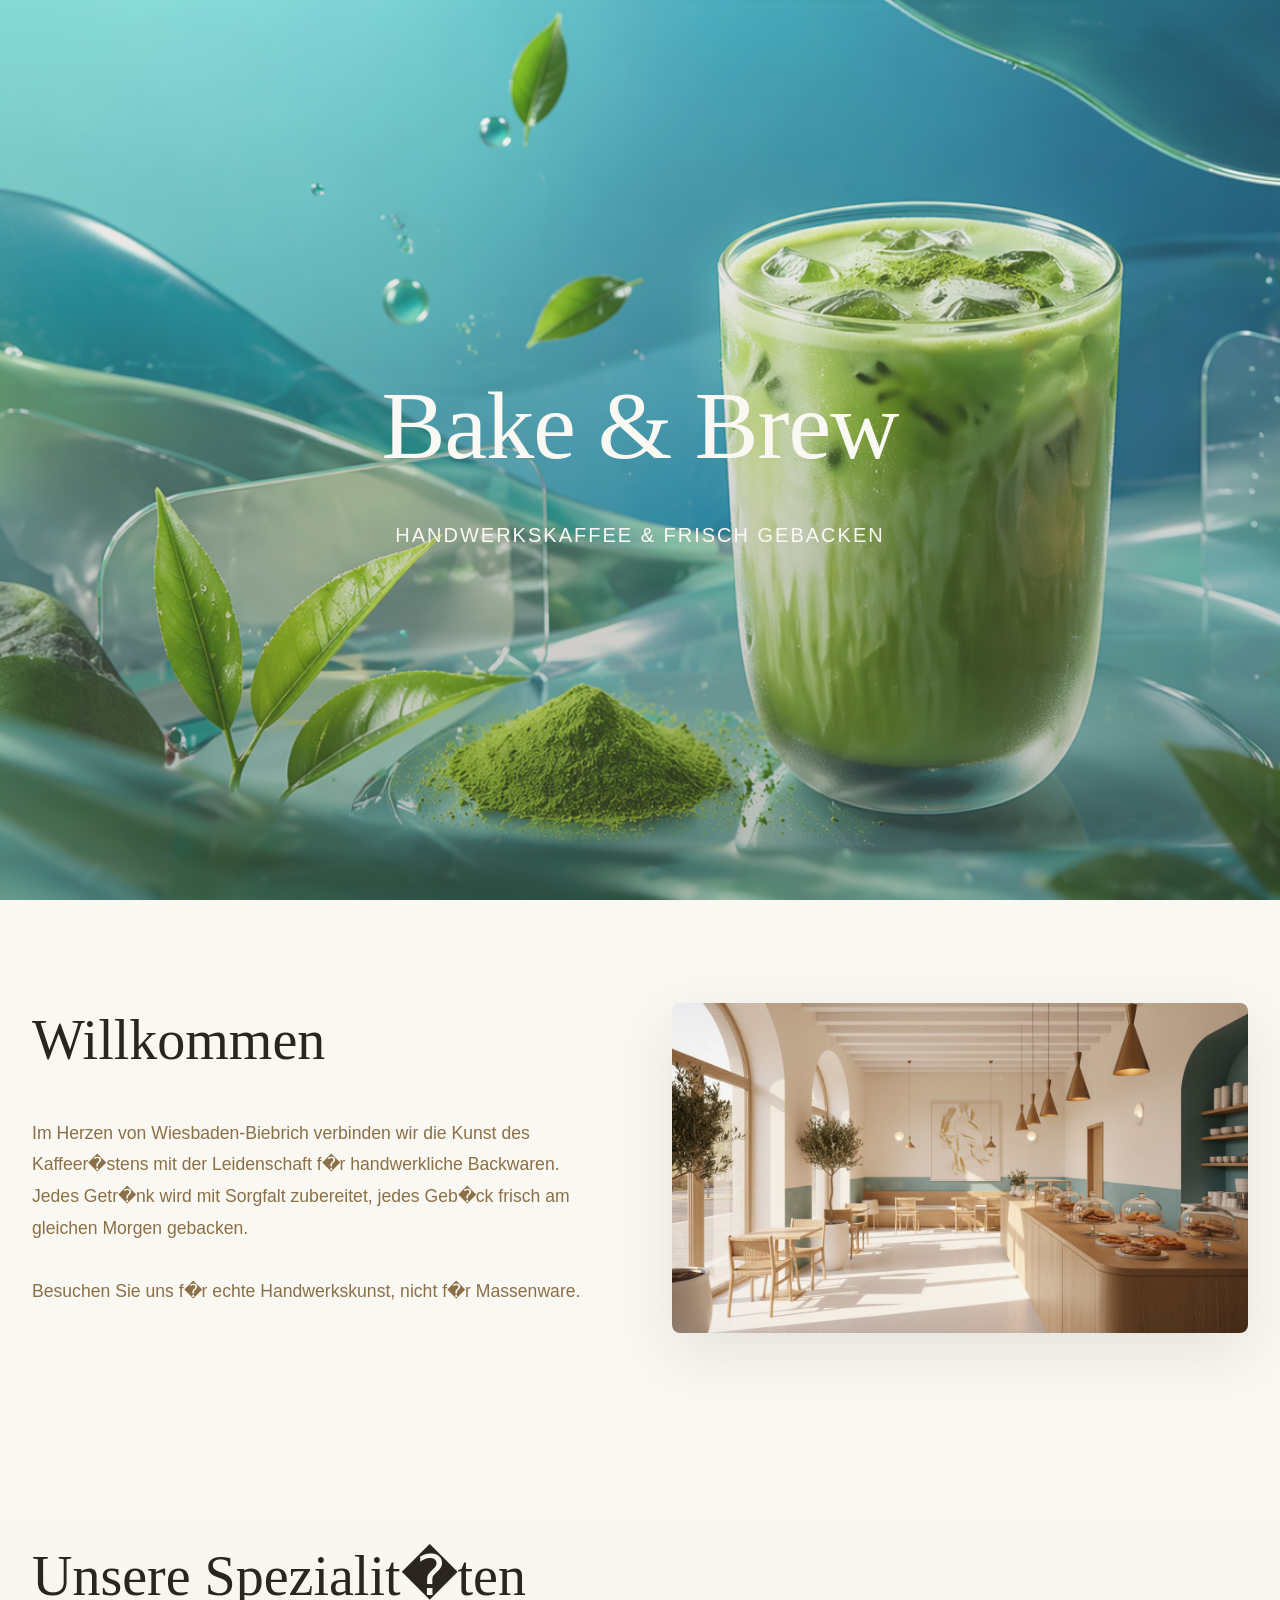
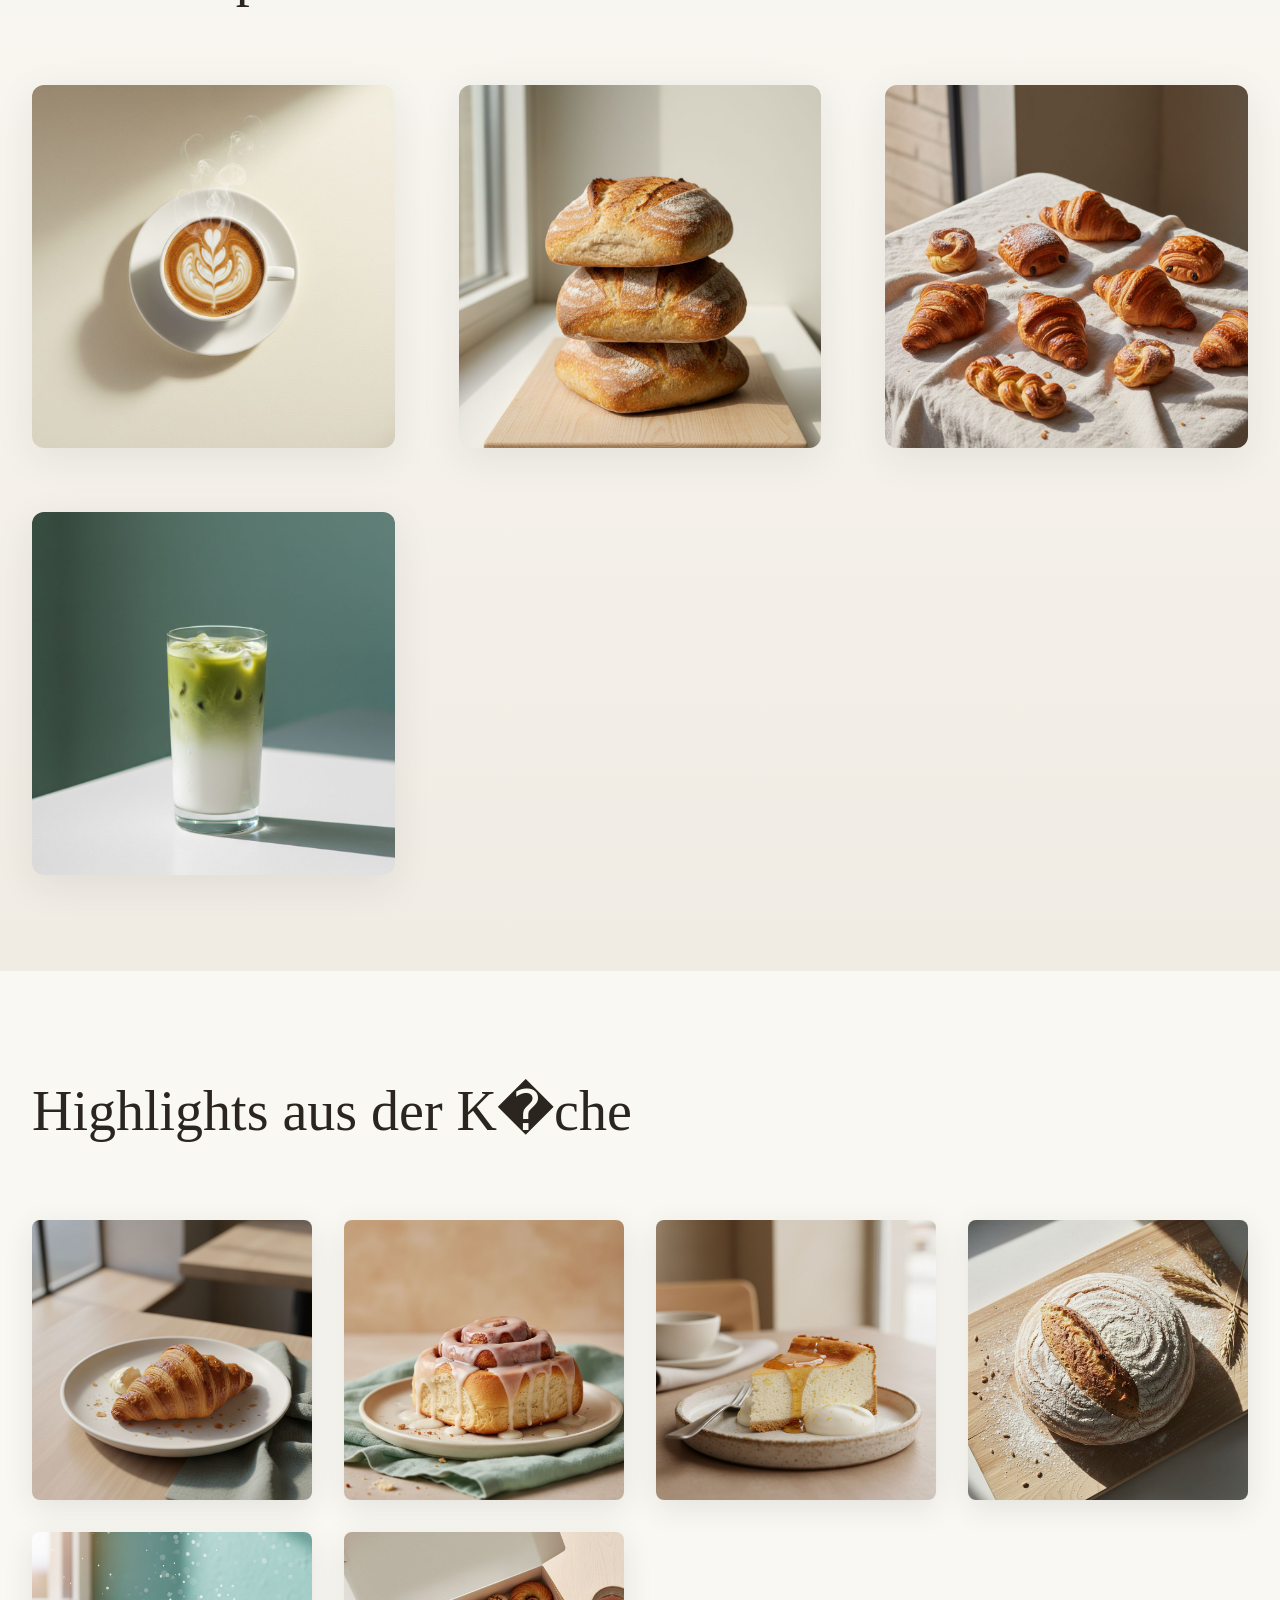
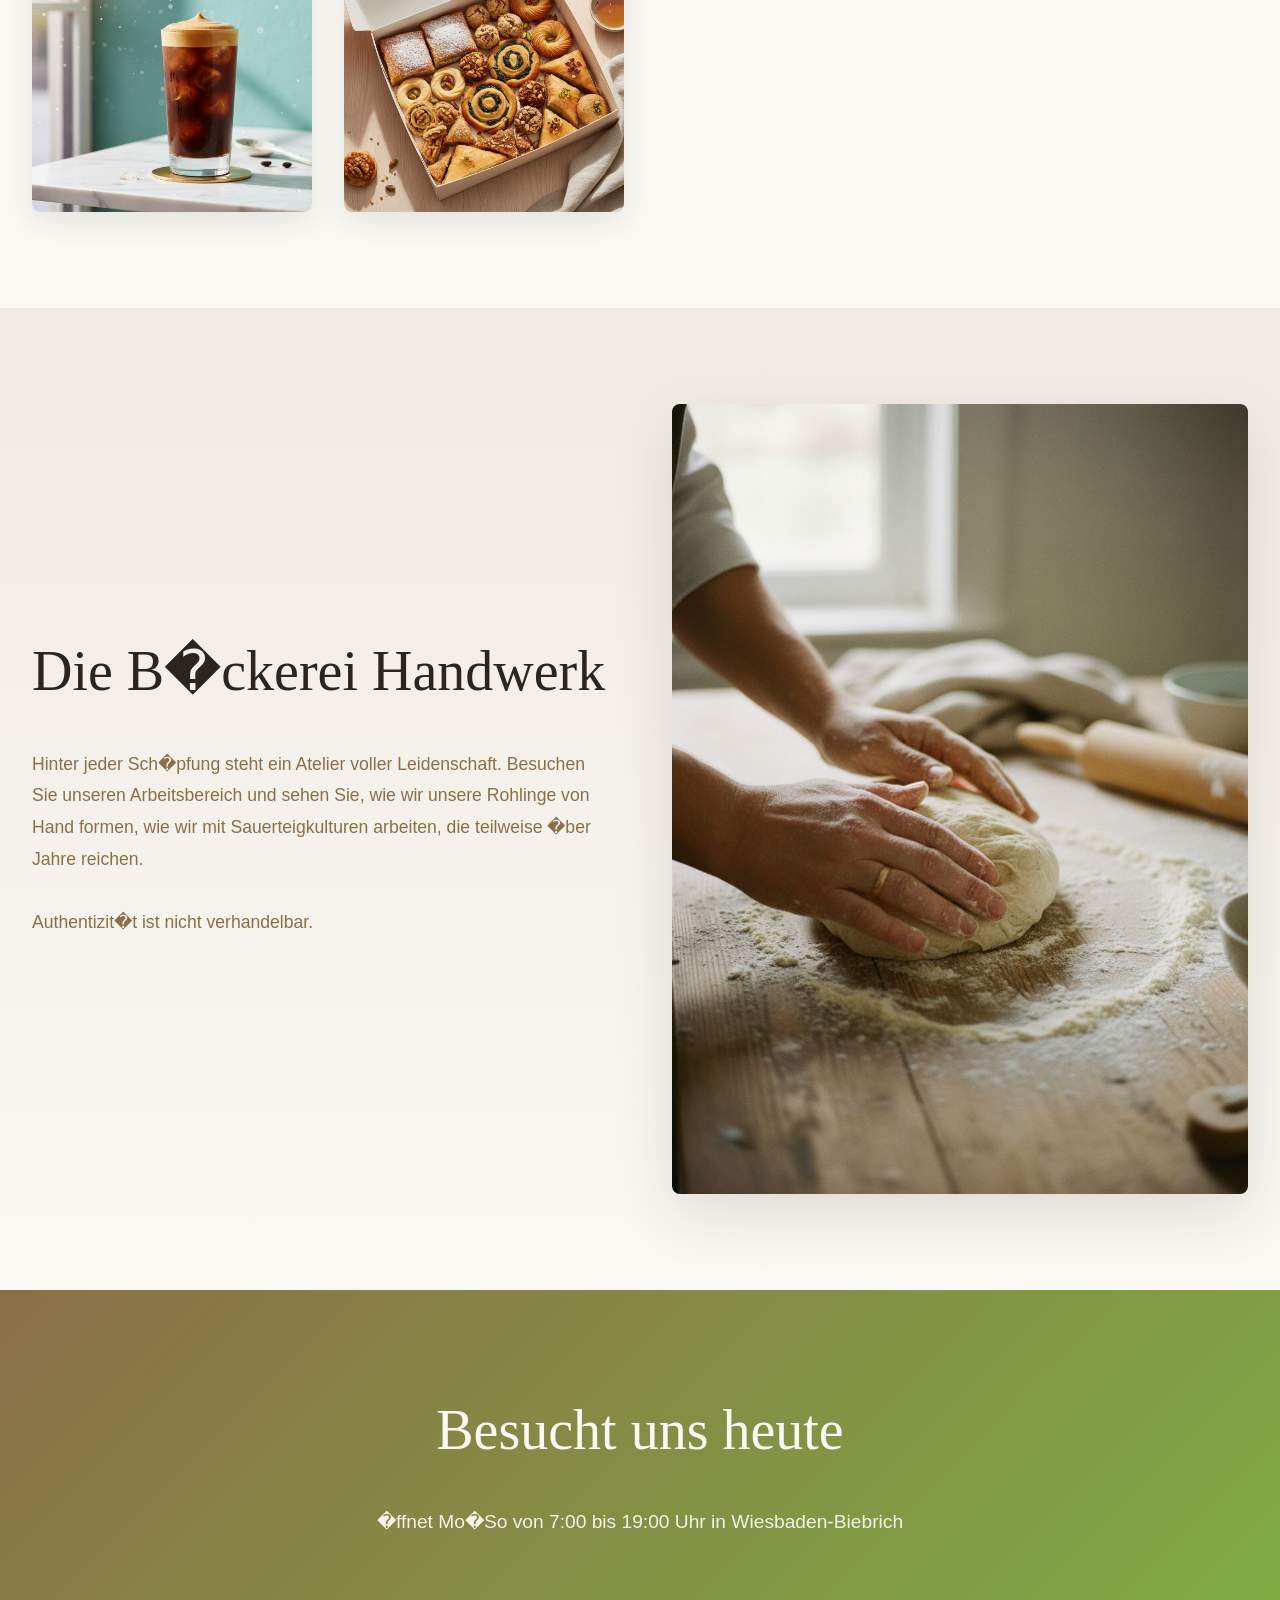
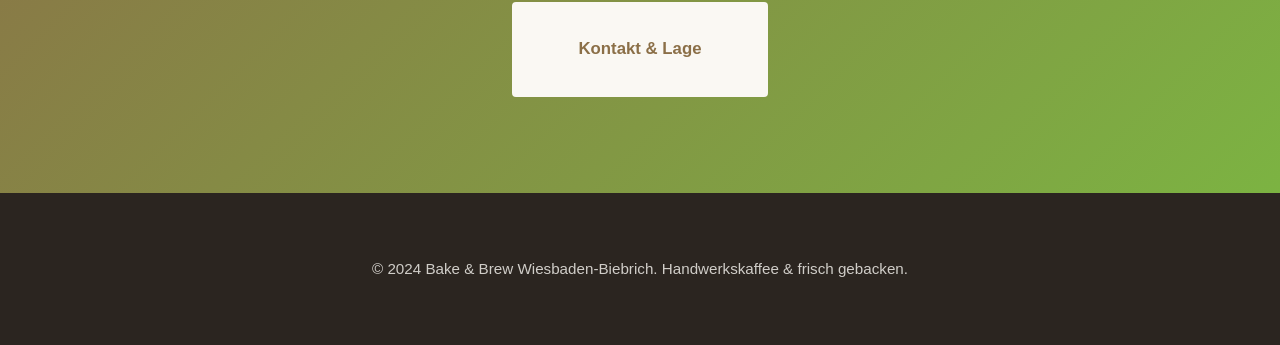
==== commit 0b005bbb: "Premium redesign with all images, scroll animations, and refined typography" ====
--- a/index.html
+++ b/index.html
@@ -1 +1,513 @@
-<!DOCTYPE html><!--wPyfzg6iPjrLu0Th_ckyB--><html lang="de" class="__variable_570574 __variable_cb540d"><head><base href="/bake-and-brew-site/"><meta charSet="utf-8"/><meta name="viewport" content="width=device-width, initial-scale=1"/><link rel="preload" as="image" href="/images/hero-matcha.png"/><link rel="stylesheet" href="/bake-and-brew-site/_next/static/css/41804af96587a09e.css" data-precedence="next"/><link rel="preload" as="script" fetchPriority="low" href="/bake-and-brew-site/_next/static/chunks/webpack-40662d5dec462424.js"/><script src="/bake-and-brew-site/_next/static/chunks/4bd1b696-c023c6e3521b1417.js" async=""></script><script src="/bake-and-brew-site/_next/static/chunks/255-966147cabc66d228.js" async=""></script><script src="/bake-and-brew-site/_next/static/chunks/main-app-5d0271eb94defa6e.js" async=""></script><script src="/bake-and-brew-site/_next/static/chunks/239-96234c3dac11c342.js" async=""></script><script src="/bake-and-brew-site/_next/static/chunks/app/page-5226d59dbe284a7a.js" async=""></script><title>Bake &amp; Brew — Griechisches Café &amp; Bäckerei in Wiesbaden</title><meta name="description" content="Frisch gebackenes griechisches Gebäck, Specialty Coffee und Signature Drinks. Stettiner Str. 10, Wiesbaden-Biebrich. Hausgemacht, täglich ab 5:30."/><meta property="og:title" content="Bake &amp; Brew — Griechisches Café &amp; Bäckerei"/><meta property="og:description" content="Baked with heart. Brewed for you. Frisches griechisches Gebäck, Specialty Coffee &amp; Freddo in Wiesbaden-Biebrich."/><meta property="og:type" content="website"/><meta name="twitter:card" content="summary"/><meta name="twitter:title" content="Bake &amp; Brew — Griechisches Café &amp; Bäckerei"/><meta name="twitter:description" content="Baked with heart. Brewed for you. Frisches griechisches Gebäck, Specialty Coffee &amp; Freddo in Wiesbaden-Biebrich."/><script src="/bake-and-brew-site/_next/static/chunks/polyfills-42372ed130431b0a.js" noModule=""></script></head><body><div hidden=""><!--$--><!--/$--></div><header class="fixed top-0 left-0 right-0 z-50 transition-all duration-500 bg-transparent py-5"><base href="/bake-and-brew-site/"><div class="max-w-[1320px] mx-auto px-6 flex items-center justify-between gap-6"><a href="#top" class="flex items-center gap-2"><img alt="Bake &amp; Brew" loading="lazy" width="44" height="44" decoding="async" data-nimg="1" class="w-9 h-9 md:w-10 md:h-10 object-contain" style="color:transparent" src="/images/logo.png"/><span class="font-serif text-[20px] md:text-[22px] tracking-wide text-ink-900">Bake<span class="text-teal-500 mx-[2px]">&amp;</span>Brew</span></a><nav class="hidden lg:flex items-center gap-9 text-[13px] text-ink-700"><a href="#bestsellers" class="nav-link tracking-wide hover:text-ink-900 transition-colors">Bestseller</a><a href="#kategorien" class="nav-link tracking-wide hover:text-ink-900 transition-colors">Kategorien</a><a href="#about" class="nav-link tracking-wide hover:text-ink-900 transition-colors">Über uns</a><a href="#quality" class="nav-link tracking-wide hover:text-ink-900 transition-colors">Qualität</a><a href="#kontakt" class="nav-link tracking-wide hover:text-ink-900 transition-colors">Kontakt</a></nav><div class="flex items-center gap-3"><a href="#kontakt" class="hidden sm:inline-flex btn-primary text-[12px] !py-3 !px-5">Reservieren<svg width="12" height="12" viewBox="0 0 12 12" fill="none"><path d="M2 6h8m0 0L7 3m3 3L7 9" stroke="currentColor" stroke-width="1.3" stroke-linecap="round"></path></svg></a><button aria-label="Menu" class="lg:hidden w-10 h-10 grid place-items-center rounded-full border border-ink-900/10 bg-white/70"><span class="flex flex-col gap-[5px]"><span class="w-4 h-[1.5px] bg-ink-900"></span><span class="w-4 h-[1.5px] bg-ink-900"></span></span></button></div></div></header><main><section id="top" class="relative pt-36 md:pt-44 pb-24 md:pb-32 overflow-hidden grain" style="background:radial-gradient(1200px 520px at 70% 30%, #BEE6E2 0%, #DFF3F1 40%, #FAF6EF 78%)"><div class="blob-1 -top-20 -right-32"></div><div class="blob-2 top-40 -left-20 opacity-40"></div><div class="max-w-[1320px] mx-auto px-6 grid lg:grid-cols-12 gap-10 items-center relative"><div class="lg:col-span-6 relative z-10"><div class="reveal  "><span class="chip mb-7"><span class="w-1.5 h-1.5 rounded-full bg-teal-500"></span>Seit 2025 · Wiesbaden-Biebrich</span></div><div class="reveal  "><h1 class="font-serif text-[54px] sm:text-[68px] lg:text-[82px] leading-[.98] tracking-tight text-ink-900">Baked with heart.<br/><span class="italic text-teal-600">Brewed</span> for you.</h1></div><div class="reveal  "><p class="mt-7 max-w-[520px] text-[15.5px] leading-[1.75] text-ink-500">Frisch gebackenes griechisches Gebäck, Specialty Coffee und Signature Drinks wie Freddo, Frappé und Iced Matcha Latte — täglich ab 5:30 Uhr, mit viel Herz gemacht.</p></div><div class="reveal  "><div class="mt-9 flex flex-wrap items-center gap-4"><a href="#bestsellers" class="btn-primary">Menü entdecken<svg width="14" height="14" viewBox="0 0 12 12" fill="none"><path d="M2 6h8m0 0L7 3m3 3L7 9" stroke="currentColor" stroke-width="1.4" stroke-linecap="round"></path></svg></a><a href="#kontakt" class="btn-secondary">Besuch uns</a></div></div><div class="reveal  "><div class="mt-12 flex items-center gap-5 text-[12px] text-ink-500"><div class="flex -space-x-2"><div class="w-7 h-7 rounded-full border-2 border-cream-100 overflow-hidden bg-teal-200" style="background:linear-gradient(135deg, var(--teal-300), var(--cream-250))"></div><div class="w-7 h-7 rounded-full border-2 border-cream-100 overflow-hidden bg-teal-200" style="background:linear-gradient(135deg, var(--teal-400), var(--cream-300))"></div><div class="w-7 h-7 rounded-full border-2 border-cream-100 overflow-hidden bg-teal-200" style="background:linear-gradient(135deg, var(--teal-500), var(--cream-350))"></div><div class="w-7 h-7 rounded-full border-2 border-cream-100 overflow-hidden bg-teal-200" style="background:linear-gradient(135deg, var(--teal-600), var(--cream-400))"></div></div><div class="flex items-center gap-1.5"><div class="flex items-center gap-0.5 text-teal-600"><svg width="13" height="13" viewBox="0 0 24 24" fill="currentColor"><path d="M12 2l2.8 6.3L21 9.3l-4.5 4.4 1.1 6.3L12 17l-5.6 3 1.1-6.3L3 9.3l6.2-1z"></path></svg><svg width="13" height="13" viewBox="0 0 24 24" fill="currentColor"><path d="M12 2l2.8 6.3L21 9.3l-4.5 4.4 1.1 6.3L12 17l-5.6 3 1.1-6.3L3 9.3l6.2-1z"></path></svg><svg width="13" height="13" viewBox="0 0 24 24" fill="currentColor"><path d="M12 2l2.8 6.3L21 9.3l-4.5 4.4 1.1 6.3L12 17l-5.6 3 1.1-6.3L3 9.3l6.2-1z"></path></svg><svg width="13" height="13" viewBox="0 0 24 24" fill="currentColor"><path d="M12 2l2.8 6.3L21 9.3l-4.5 4.4 1.1 6.3L12 17l-5.6 3 1.1-6.3L3 9.3l6.2-1z"></path></svg><svg width="13" height="13" viewBox="0 0 24 24" fill="currentColor"><path d="M12 2l2.8 6.3L21 9.3l-4.5 4.4 1.1 6.3L12 17l-5.6 3 1.1-6.3L3 9.3l6.2-1z"></path></svg></div><span class="text-ink-900 font-medium">4.9</span><span>· aus 200+ Google-Bewertungen</span></div></div></div></div><div class="lg:col-span-6 relative z-10"><div class="reveal  "><div class="relative"><div class="relative rounded-[28px] overflow-hidden shadow-[0_30px_80px_-20px_rgba(14,42,44,.25)]"><img alt="Iced Matcha Latte Bake &amp; Brew" width="1400" height="700" decoding="async" data-nimg="1" class="w-full h-[380px] md:h-[480px] object-cover animate-ken-burns" style="color:transparent" src="/images/hero-matcha.png"/><div class="absolute inset-[14px] rounded-[22px] border border-white/40 pointer-events-none"></div></div><div class="hidden md:flex absolute -left-8 top-12 items-center gap-3 bg-white rounded-2xl px-4 py-3 shadow-card animate-float"><div class="w-10 h-10 rounded-xl bg-cream-200 grid place-items-center text-lg">🥐</div><div class="text-[12px]"><div class="font-medium text-ink-900">Frisch aus dem Ofen</div><div class="text-ink-500">täglich ab 5:30 Uhr</div></div></div><div class="hidden md:flex absolute -right-6 bottom-10 items-center gap-3 bg-white rounded-2xl px-4 py-3 shadow-card animate-float" style="animation-delay:2s"><div class="w-10 h-10 rounded-xl bg-teal-100 grid place-items-center"><svg width="18" height="18" viewBox="0 0 24 24" fill="none" class="text-teal-600"><path d="M4 8h11a4 4 0 010 8H4V8zM15 10h3a2 2 0 010 4h-3" stroke="currentColor" stroke-width="1.4"></path><path d="M7 6c.5-1 0-2-.5-2.5M11 6c.5-1 0-2-.5-2.5" stroke="currentColor" stroke-width="1.4" stroke-linecap="round"></path></svg></div><div class="text-[12px]"><div class="font-medium text-ink-900">Signature Freddo</div><div class="text-ink-500">griechische Kaffee-Kunst</div></div></div></div></div></div></div></section><section class="relative -mt-14 md:-mt-16 z-20 px-6"><div class="reveal  "><div class="max-w-[1320px] mx-auto bg-white rounded-[22px] shadow-card border border-ink-900/5 px-6 md:px-10 py-6 md:py-7 grid grid-cols-2 md:grid-cols-5 gap-5"><div class="flex items-center gap-3"><div class="w-11 h-11 rounded-full bg-teal-50 text-teal-600 grid place-items-center shrink-0"><svg width="22" height="22" viewBox="0 0 24 24" fill="none"><path d="M4 14c0-3 3-5 8-5s8 2 8 5v1H4v-1z" stroke="currentColor" stroke-width="1.4"></path><path d="M7 9c0-2 1-3 2-3M12 9c0-2 1-3 2-3" stroke="currentColor" stroke-width="1.4" stroke-linecap="round"></path><path d="M4 17h16" stroke="currentColor" stroke-width="1.4" stroke-linecap="round"></path></svg></div><div class="min-w-0"><div class="text-[13px] font-medium text-ink-900 leading-tight">Täglich frisch gebacken</div><div class="text-[11.5px] text-ink-500 mt-0.5">Jeden Morgen ab 5:30</div></div></div><div class="flex items-center gap-3"><div class="w-11 h-11 rounded-full bg-teal-50 text-teal-600 grid place-items-center shrink-0"><svg width="22" height="22" viewBox="0 0 24 24" fill="none"><path d="M12 3c4 3 6 6 6 10a6 6 0 11-12 0c0-4 2-7 6-10z" stroke="currentColor" stroke-width="1.4"></path></svg></div><div class="min-w-0"><div class="text-[13px] font-medium text-ink-900 leading-tight">Premium-Zutaten</div><div class="text-[11.5px] text-ink-500 mt-0.5">Griechisch &amp; regional</div></div></div><div class="flex items-center gap-3"><div class="w-11 h-11 rounded-full bg-teal-50 text-teal-600 grid place-items-center shrink-0"><svg width="22" height="22" viewBox="0 0 24 24" fill="none"><path d="M4 8h12v6a4 4 0 01-4 4H8a4 4 0 01-4-4V8zM16 10h2a2 2 0 010 4h-2" stroke="currentColor" stroke-width="1.4"></path><path d="M7 5c.4-.8 0-1.6-.4-2M11 5c.4-.8 0-1.6-.4-2" stroke="currentColor" stroke-width="1.4" stroke-linecap="round"></path></svg></div><div class="min-w-0"><div class="text-[13px] font-medium text-ink-900 leading-tight">Specialty Coffee</div><div class="text-[11.5px] text-ink-500 mt-0.5">Freddo, Flat White, Mokka</div></div></div><div class="flex items-center gap-3"><div class="w-11 h-11 rounded-full bg-teal-50 text-teal-600 grid place-items-center shrink-0"><svg width="22" height="22" viewBox="0 0 24 24" fill="none"><ellipse cx="12" cy="12" rx="5" ry="8" stroke="currentColor" stroke-width="1.4"></ellipse><path d="M12 4v16" stroke="currentColor" stroke-width="1.4"></path></svg></div><div class="min-w-0"><div class="text-[13px] font-medium text-ink-900 leading-tight">Lokal geröstet</div><div class="text-[11.5px] text-ink-500 mt-0.5">Bean-to-cup Handwerk</div></div></div><div class="flex items-center gap-3"><div class="w-11 h-11 rounded-full bg-teal-50 text-teal-600 grid place-items-center shrink-0"><svg width="22" height="22" viewBox="0 0 24 24" fill="none"><path d="M12 21s-7-4.5-7-11a5 5 0 019-3 5 5 0 019 3c0 6.5-7 11-7 11h-4z" stroke="currentColor" stroke-width="1.4"></path></svg></div><div class="min-w-0"><div class="text-[13px] font-medium text-ink-900 leading-tight">Kleines Griechenland</div><div class="text-[11.5px] text-ink-500 mt-0.5">Authentisch &amp; herzlich</div></div></div></div></div></section><section id="bestsellers" class="py-28 md:py-36"><div class="max-w-[1320px] mx-auto px-6"><div class="flex flex-col md:flex-row md:items-end md:justify-between gap-6 mb-14"><div class="reveal  "><div><span class="section-label">01 · Bestseller</span><h2 class="font-serif text-[44px] md:text-[56px] leading-[1.05] tracking-tight mt-4 text-ink-900">Our <span class="italic text-teal-600">Bestsellers</span></h2><p class="text-ink-500 mt-4 max-w-[520px] text-[15px]">Was unsere Gäste jeden Morgen aufs Neue zurückbringt — vom Iced Matcha Latte bis zur handgeformten Zimtschnecke.</p></div></div><div class="reveal  "><a href="#kategorien" class="btn-ghost">Komplette Karte<svg width="14" height="14" viewBox="0 0 12 12" fill="none"><path d="M2 6h8m0 0L7 3m3 3L7 9" stroke="currentColor" stroke-width="1.4" stroke-linecap="round"></path></svg></a></div></div><div class="grid grid-cols-1 sm:grid-cols-2 lg:grid-cols-3 gap-5 md:gap-6"><div class="reveal  "><article class="product-card card h-full flex flex-col"><div class="relative aspect-[4/3] overflow-hidden bg-cream-100"><img alt="Iced Matcha Latte" loading="lazy" width="900" height="700" decoding="async" data-nimg="1" class="w-full h-full object-cover" style="color:transparent" src="/images/hero-matcha.png"/><span class="absolute top-3 left-3 text-[10px] tracking-[.22em] uppercase bg-white/90 backdrop-blur px-2.5 py-1 rounded-full text-ink-700 border border-ink-900/5">Signature</span><button aria-label="Favorit" class="absolute top-3 right-3 w-9 h-9 rounded-full bg-white/90 backdrop-blur grid place-items-center text-ink-500 hover:text-teal-600 transition"><svg width="15" height="15" viewBox="0 0 24 24" fill="none"><path d="M12 20s-7-4.4-7-10.5A4.5 4.5 0 0112 6a4.5 4.5 0 017 3.5C19 15.6 12 20 12 20z" stroke="currentColor" stroke-width="1.5"></path></svg></button></div><div class="p-6 flex-1 flex flex-col"><div class="flex items-start justify-between gap-3"><h3 class="font-serif text-[24px] leading-tight text-ink-900">Iced Matcha Latte</h3><span class="text-[15px] font-medium text-ink-900 whitespace-nowrap">4,80 €</span></div><p class="text-[13px] text-ink-500 mt-2 leading-[1.6]">Zeremonieller Matcha, Hafermilch, Eis — grün &amp; seidig</p><div class="mt-5 pt-5 border-t border-ink-900/5 flex items-center justify-between"><div class="flex items-center gap-0.5 text-teal-600"><svg width="12" height="12" viewBox="0 0 24 24" fill="currentColor"><path d="M12 2l2.8 6.3L21 9.3l-4.5 4.4 1.1 6.3L12 17l-5.6 3 1.1-6.3L3 9.3l6.2-1z"></path></svg><svg width="12" height="12" viewBox="0 0 24 24" fill="currentColor"><path d="M12 2l2.8 6.3L21 9.3l-4.5 4.4 1.1 6.3L12 17l-5.6 3 1.1-6.3L3 9.3l6.2-1z"></path></svg><svg width="12" height="12" viewBox="0 0 24 24" fill="currentColor"><path d="M12 2l2.8 6.3L21 9.3l-4.5 4.4 1.1 6.3L12 17l-5.6 3 1.1-6.3L3 9.3l6.2-1z"></path></svg><svg width="12" height="12" viewBox="0 0 24 24" fill="currentColor"><path d="M12 2l2.8 6.3L21 9.3l-4.5 4.4 1.1 6.3L12 17l-5.6 3 1.1-6.3L3 9.3l6.2-1z"></path></svg><svg width="12" height="12" viewBox="0 0 24 24" fill="currentColor"><path d="M12 2l2.8 6.3L21 9.3l-4.5 4.4 1.1 6.3L12 17l-5.6 3 1.1-6.3L3 9.3l6.2-1z"></path></svg></div><span class="text-[12px] text-ink-500 group-hover:text-ink-900 transition">In den Warenkorb →</span></div></div></article></div><div class="reveal  "><article class="product-card card h-full flex flex-col"><div class="relative aspect-[4/3] overflow-hidden bg-cream-100"><img alt="Freddo Espresso" loading="lazy" width="900" height="700" decoding="async" data-nimg="1" class="w-full h-full object-cover" style="color:transparent" src="/images/freddo.jpg"/><span class="absolute top-3 left-3 text-[10px] tracking-[.22em] uppercase bg-white/90 backdrop-blur px-2.5 py-1 rounded-full text-ink-700 border border-ink-900/5">Signature</span><button aria-label="Favorit" class="absolute top-3 right-3 w-9 h-9 rounded-full bg-white/90 backdrop-blur grid place-items-center text-ink-500 hover:text-teal-600 transition"><svg width="15" height="15" viewBox="0 0 24 24" fill="none"><path d="M12 20s-7-4.4-7-10.5A4.5 4.5 0 0112 6a4.5 4.5 0 017 3.5C19 15.6 12 20 12 20z" stroke="currentColor" stroke-width="1.5"></path></svg></button></div><div class="p-6 flex-1 flex flex-col"><div class="flex items-start justify-between gap-3"><h3 class="font-serif text-[24px] leading-tight text-ink-900">Freddo Espresso</h3><span class="text-[15px] font-medium text-ink-900 whitespace-nowrap">3,90 €</span></div><p class="text-[13px] text-ink-500 mt-2 leading-[1.6]">Griechischer Eiskaffee-Klassiker mit dichter Crema</p><div class="mt-5 pt-5 border-t border-ink-900/5 flex items-center justify-between"><div class="flex items-center gap-0.5 text-teal-600"><svg width="12" height="12" viewBox="0 0 24 24" fill="currentColor"><path d="M12 2l2.8 6.3L21 9.3l-4.5 4.4 1.1 6.3L12 17l-5.6 3 1.1-6.3L3 9.3l6.2-1z"></path></svg><svg width="12" height="12" viewBox="0 0 24 24" fill="currentColor"><path d="M12 2l2.8 6.3L21 9.3l-4.5 4.4 1.1 6.3L12 17l-5.6 3 1.1-6.3L3 9.3l6.2-1z"></path></svg><svg width="12" height="12" viewBox="0 0 24 24" fill="currentColor"><path d="M12 2l2.8 6.3L21 9.3l-4.5 4.4 1.1 6.3L12 17l-5.6 3 1.1-6.3L3 9.3l6.2-1z"></path></svg><svg width="12" height="12" viewBox="0 0 24 24" fill="currentColor"><path d="M12 2l2.8 6.3L21 9.3l-4.5 4.4 1.1 6.3L12 17l-5.6 3 1.1-6.3L3 9.3l6.2-1z"></path></svg><svg width="12" height="12" viewBox="0 0 24 24" fill="currentColor"><path d="M12 2l2.8 6.3L21 9.3l-4.5 4.4 1.1 6.3L12 17l-5.6 3 1.1-6.3L3 9.3l6.2-1z"></path></svg></div><span class="text-[12px] text-ink-500 group-hover:text-ink-900 transition">In den Warenkorb →</span></div></div></article></div><div class="reveal  "><article class="product-card card h-full flex flex-col"><div class="relative aspect-[4/3] overflow-hidden bg-cream-100"><img alt="Butter-Croissant" loading="lazy" width="900" height="700" decoding="async" data-nimg="1" class="w-full h-full object-cover" style="color:transparent" src="/images/croissant.jpg"/><span class="absolute top-3 left-3 text-[10px] tracking-[.22em] uppercase bg-white/90 backdrop-blur px-2.5 py-1 rounded-full text-ink-700 border border-ink-900/5">Bäckerei</span><button aria-label="Favorit" class="absolute top-3 right-3 w-9 h-9 rounded-full bg-white/90 backdrop-blur grid place-items-center text-ink-500 hover:text-teal-600 transition"><svg width="15" height="15" viewBox="0 0 24 24" fill="none"><path d="M12 20s-7-4.4-7-10.5A4.5 4.5 0 0112 6a4.5 4.5 0 017 3.5C19 15.6 12 20 12 20z" stroke="currentColor" stroke-width="1.5"></path></svg></button></div><div class="p-6 flex-1 flex flex-col"><div class="flex items-start justify-between gap-3"><h3 class="font-serif text-[24px] leading-tight text-ink-900">Butter-Croissant</h3><span class="text-[15px] font-medium text-ink-900 whitespace-nowrap">2,40 €</span></div><p class="text-[13px] text-ink-500 mt-2 leading-[1.6]">Buttrig-flockig · 72 h Teigführung</p><div class="mt-5 pt-5 border-t border-ink-900/5 flex items-center justify-between"><div class="flex items-center gap-0.5 text-teal-600"><svg width="12" height="12" viewBox="0 0 24 24" fill="currentColor"><path d="M12 2l2.8 6.3L21 9.3l-4.5 4.4 1.1 6.3L12 17l-5.6 3 1.1-6.3L3 9.3l6.2-1z"></path></svg><svg width="12" height="12" viewBox="0 0 24 24" fill="currentColor"><path d="M12 2l2.8 6.3L21 9.3l-4.5 4.4 1.1 6.3L12 17l-5.6 3 1.1-6.3L3 9.3l6.2-1z"></path></svg><svg width="12" height="12" viewBox="0 0 24 24" fill="currentColor"><path d="M12 2l2.8 6.3L21 9.3l-4.5 4.4 1.1 6.3L12 17l-5.6 3 1.1-6.3L3 9.3l6.2-1z"></path></svg><svg width="12" height="12" viewBox="0 0 24 24" fill="currentColor"><path d="M12 2l2.8 6.3L21 9.3l-4.5 4.4 1.1 6.3L12 17l-5.6 3 1.1-6.3L3 9.3l6.2-1z"></path></svg><svg width="12" height="12" viewBox="0 0 24 24" fill="currentColor"><path d="M12 2l2.8 6.3L21 9.3l-4.5 4.4 1.1 6.3L12 17l-5.6 3 1.1-6.3L3 9.3l6.2-1z"></path></svg></div><span class="text-[12px] text-ink-500 group-hover:text-ink-900 transition">In den Warenkorb →</span></div></div></article></div><div class="reveal  "><article class="product-card card h-full flex flex-col"><div class="relative aspect-[4/3] overflow-hidden bg-cream-100"><img alt="Zimtschnecke" loading="lazy" width="900" height="700" decoding="async" data-nimg="1" class="w-full h-full object-cover" style="color:transparent" src="/images/cinnamon-roll.jpg"/><span class="absolute top-3 left-3 text-[10px] tracking-[.22em] uppercase bg-white/90 backdrop-blur px-2.5 py-1 rounded-full text-ink-700 border border-ink-900/5">Süßes</span><button aria-label="Favorit" class="absolute top-3 right-3 w-9 h-9 rounded-full bg-white/90 backdrop-blur grid place-items-center text-ink-500 hover:text-teal-600 transition"><svg width="15" height="15" viewBox="0 0 24 24" fill="none"><path d="M12 20s-7-4.4-7-10.5A4.5 4.5 0 0112 6a4.5 4.5 0 017 3.5C19 15.6 12 20 12 20z" stroke="currentColor" stroke-width="1.5"></path></svg></button></div><div class="p-6 flex-1 flex flex-col"><div class="flex items-start justify-between gap-3"><h3 class="font-serif text-[24px] leading-tight text-ink-900">Zimtschnecke</h3><span class="text-[15px] font-medium text-ink-900 whitespace-nowrap">3,20 €</span></div><p class="text-[13px] text-ink-500 mt-2 leading-[1.6]">Handgerollt, goldbraun, mit Zimt-Zucker-Glasur</p><div class="mt-5 pt-5 border-t border-ink-900/5 flex items-center justify-between"><div class="flex items-center gap-0.5 text-teal-600"><svg width="12" height="12" viewBox="0 0 24 24" fill="currentColor"><path d="M12 2l2.8 6.3L21 9.3l-4.5 4.4 1.1 6.3L12 17l-5.6 3 1.1-6.3L3 9.3l6.2-1z"></path></svg><svg width="12" height="12" viewBox="0 0 24 24" fill="currentColor"><path d="M12 2l2.8 6.3L21 9.3l-4.5 4.4 1.1 6.3L12 17l-5.6 3 1.1-6.3L3 9.3l6.2-1z"></path></svg><svg width="12" height="12" viewBox="0 0 24 24" fill="currentColor"><path d="M12 2l2.8 6.3L21 9.3l-4.5 4.4 1.1 6.3L12 17l-5.6 3 1.1-6.3L3 9.3l6.2-1z"></path></svg><svg width="12" height="12" viewBox="0 0 24 24" fill="currentColor"><path d="M12 2l2.8 6.3L21 9.3l-4.5 4.4 1.1 6.3L12 17l-5.6 3 1.1-6.3L3 9.3l6.2-1z"></path></svg><svg width="12" height="12" viewBox="0 0 24 24" fill="currentColor"><path d="M12 2l2.8 6.3L21 9.3l-4.5 4.4 1.1 6.3L12 17l-5.6 3 1.1-6.3L3 9.3l6.2-1z"></path></svg></div><span class="text-[12px] text-ink-500 group-hover:text-ink-900 transition">In den Warenkorb →</span></div></div></article></div><div class="reveal  "><article class="product-card card h-full flex flex-col"><div class="relative aspect-[4/3] overflow-hidden bg-cream-100"><img alt="Hausgemachter Käsekuchen" loading="lazy" width="900" height="700" decoding="async" data-nimg="1" class="w-full h-full object-cover" style="color:transparent" src="/images/cheesecake.jpg"/><span class="absolute top-3 left-3 text-[10px] tracking-[.22em] uppercase bg-white/90 backdrop-blur px-2.5 py-1 rounded-full text-ink-700 border border-ink-900/5">Süßes</span><button aria-label="Favorit" class="absolute top-3 right-3 w-9 h-9 rounded-full bg-white/90 backdrop-blur grid place-items-center text-ink-500 hover:text-teal-600 transition"><svg width="15" height="15" viewBox="0 0 24 24" fill="none"><path d="M12 20s-7-4.4-7-10.5A4.5 4.5 0 0112 6a4.5 4.5 0 017 3.5C19 15.6 12 20 12 20z" stroke="currentColor" stroke-width="1.5"></path></svg></button></div><div class="p-6 flex-1 flex flex-col"><div class="flex items-start justify-between gap-3"><h3 class="font-serif text-[24px] leading-tight text-ink-900">Hausgemachter Käsekuchen</h3><span class="text-[15px] font-medium text-ink-900 whitespace-nowrap">4,20 €</span></div><p class="text-[13px] text-ink-500 mt-2 leading-[1.6]">Familienrezept, cremig mit buttrigem Keksboden</p><div class="mt-5 pt-5 border-t border-ink-900/5 flex items-center justify-between"><div class="flex items-center gap-0.5 text-teal-600"><svg width="12" height="12" viewBox="0 0 24 24" fill="currentColor"><path d="M12 2l2.8 6.3L21 9.3l-4.5 4.4 1.1 6.3L12 17l-5.6 3 1.1-6.3L3 9.3l6.2-1z"></path></svg><svg width="12" height="12" viewBox="0 0 24 24" fill="currentColor"><path d="M12 2l2.8 6.3L21 9.3l-4.5 4.4 1.1 6.3L12 17l-5.6 3 1.1-6.3L3 9.3l6.2-1z"></path></svg><svg width="12" height="12" viewBox="0 0 24 24" fill="currentColor"><path d="M12 2l2.8 6.3L21 9.3l-4.5 4.4 1.1 6.3L12 17l-5.6 3 1.1-6.3L3 9.3l6.2-1z"></path></svg><svg width="12" height="12" viewBox="0 0 24 24" fill="currentColor"><path d="M12 2l2.8 6.3L21 9.3l-4.5 4.4 1.1 6.3L12 17l-5.6 3 1.1-6.3L3 9.3l6.2-1z"></path></svg><svg width="12" height="12" viewBox="0 0 24 24" fill="currentColor"><path d="M12 2l2.8 6.3L21 9.3l-4.5 4.4 1.1 6.3L12 17l-5.6 3 1.1-6.3L3 9.3l6.2-1z"></path></svg></div><span class="text-[12px] text-ink-500 group-hover:text-ink-900 transition">In den Warenkorb →</span></div></div></article></div><div class="reveal  "><article class="product-card card h-full flex flex-col"><div class="relative aspect-[4/3] overflow-hidden bg-cream-100"><img alt="Sourdough Boule" loading="lazy" width="900" height="700" decoding="async" data-nimg="1" class="w-full h-full object-cover" style="color:transparent" src="/images/sourdough.jpg"/><span class="absolute top-3 left-3 text-[10px] tracking-[.22em] uppercase bg-white/90 backdrop-blur px-2.5 py-1 rounded-full text-ink-700 border border-ink-900/5">Brot</span><button aria-label="Favorit" class="absolute top-3 right-3 w-9 h-9 rounded-full bg-white/90 backdrop-blur grid place-items-center text-ink-500 hover:text-teal-600 transition"><svg width="15" height="15" viewBox="0 0 24 24" fill="none"><path d="M12 20s-7-4.4-7-10.5A4.5 4.5 0 0112 6a4.5 4.5 0 017 3.5C19 15.6 12 20 12 20z" stroke="currentColor" stroke-width="1.5"></path></svg></button></div><div class="p-6 flex-1 flex flex-col"><div class="flex items-start justify-between gap-3"><h3 class="font-serif text-[24px] leading-tight text-ink-900">Sourdough Boule</h3><span class="text-[15px] font-medium text-ink-900 whitespace-nowrap">6,80 €</span></div><p class="text-[13px] text-ink-500 mt-2 leading-[1.6]">Natursauerteig, luftige Krume, knusprige Kruste</p><div class="mt-5 pt-5 border-t border-ink-900/5 flex items-center justify-between"><div class="flex items-center gap-0.5 text-teal-600"><svg width="12" height="12" viewBox="0 0 24 24" fill="currentColor"><path d="M12 2l2.8 6.3L21 9.3l-4.5 4.4 1.1 6.3L12 17l-5.6 3 1.1-6.3L3 9.3l6.2-1z"></path></svg><svg width="12" height="12" viewBox="0 0 24 24" fill="currentColor"><path d="M12 2l2.8 6.3L21 9.3l-4.5 4.4 1.1 6.3L12 17l-5.6 3 1.1-6.3L3 9.3l6.2-1z"></path></svg><svg width="12" height="12" viewBox="0 0 24 24" fill="currentColor"><path d="M12 2l2.8 6.3L21 9.3l-4.5 4.4 1.1 6.3L12 17l-5.6 3 1.1-6.3L3 9.3l6.2-1z"></path></svg><svg width="12" height="12" viewBox="0 0 24 24" fill="currentColor"><path d="M12 2l2.8 6.3L21 9.3l-4.5 4.4 1.1 6.3L12 17l-5.6 3 1.1-6.3L3 9.3l6.2-1z"></path></svg><svg width="12" height="12" viewBox="0 0 24 24" fill="currentColor"><path d="M12 2l2.8 6.3L21 9.3l-4.5 4.4 1.1 6.3L12 17l-5.6 3 1.1-6.3L3 9.3l6.2-1z"></path></svg></div><span class="text-[12px] text-ink-500 group-hover:text-ink-900 transition">In den Warenkorb →</span></div></div></article></div></div></div></section><section id="kategorien" class="py-24 md:py-32 bg-cream-50 border-y border-ink-900/5"><div class="max-w-[1320px] mx-auto px-6"><div class="text-center mb-14"><div class="reveal  "><span class="section-label">02 · Sortiment</span></div><div class="reveal  "><h2 class="font-serif text-[44px] md:text-[56px] leading-[1.05] tracking-tight mt-4 text-ink-900">Shop by <span class="italic text-teal-600">Category</span></h2></div></div><div class="grid grid-cols-2 lg:grid-cols-4 gap-5 md:gap-6"><div class="reveal  "><a href="#bestsellers" class="group relative block rounded-[22px] overflow-hidden aspect-[4/5] bg-cream-200"><img alt="Backwaren" loading="lazy" width="800" height="1000" decoding="async" data-nimg="1" class="absolute inset-0 w-full h-full object-cover transition-transform duration-[900ms] group-hover:scale-[1.05]" style="color:transparent" src="/images/cat-pastries.jpg"/><div class="absolute inset-0 bg-gradient-to-t from-ink-900/70 via-ink-900/15 to-transparent"></div><div class="absolute inset-0 p-5 md:p-6 flex flex-col justify-end text-white"><span class="text-[10.5px] tracking-[.28em] uppercase opacity-80">18+ Sorten</span><h3 class="font-serif text-[28px] md:text-[32px] leading-tight mt-1">Backwaren</h3><p class="text-[12.5px] opacity-85 mt-1.5 max-w-[90%]">Griechisches Gebäck, Croissants, Zimtschnecken</p><div class="mt-4 inline-flex items-center gap-2 text-[12px] opacity-90 group-hover:gap-3 transition-all">Entdecken<svg width="12" height="12" viewBox="0 0 12 12" fill="none"><path d="M2 6h8m0 0L7 3m3 3L7 9" stroke="currentColor" stroke-width="1.4" stroke-linecap="round"></path></svg></div></div></a></div><div class="reveal  "><a href="#bestsellers" class="group relative block rounded-[22px] overflow-hidden aspect-[4/5] bg-cream-200"><img alt="Kaffee" loading="lazy" width="800" height="1000" decoding="async" data-nimg="1" class="absolute inset-0 w-full h-full object-cover transition-transform duration-[900ms] group-hover:scale-[1.05]" style="color:transparent" src="/images/cat-coffee.jpg"/><div class="absolute inset-0 bg-gradient-to-t from-ink-900/70 via-ink-900/15 to-transparent"></div><div class="absolute inset-0 p-5 md:p-6 flex flex-col justify-end text-white"><span class="text-[10.5px] tracking-[.28em] uppercase opacity-80">Specialty Coffee</span><h3 class="font-serif text-[28px] md:text-[32px] leading-tight mt-1">Kaffee</h3><p class="text-[12.5px] opacity-85 mt-1.5 max-w-[90%]">Espresso · Cappuccino · Flat White · Mokka</p><div class="mt-4 inline-flex items-center gap-2 text-[12px] opacity-90 group-hover:gap-3 transition-all">Entdecken<svg width="12" height="12" viewBox="0 0 12 12" fill="none"><path d="M2 6h8m0 0L7 3m3 3L7 9" stroke="currentColor" stroke-width="1.4" stroke-linecap="round"></path></svg></div></div></a></div><div class="reveal  "><a href="#bestsellers" class="group relative block rounded-[22px] overflow-hidden aspect-[4/5] bg-cream-200"><img alt="Signature Drinks" loading="lazy" width="800" height="1000" decoding="async" data-nimg="1" class="absolute inset-0 w-full h-full object-cover transition-transform duration-[900ms] group-hover:scale-[1.05]" style="color:transparent" src="/images/cat-specialty.jpg"/><div class="absolute inset-0 bg-gradient-to-t from-ink-900/70 via-ink-900/15 to-transparent"></div><div class="absolute inset-0 p-5 md:p-6 flex flex-col justify-end text-white"><span class="text-[10.5px] tracking-[.28em] uppercase opacity-80">4 Favoriten</span><h3 class="font-serif text-[28px] md:text-[32px] leading-tight mt-1">Signature Drinks</h3><p class="text-[12.5px] opacity-85 mt-1.5 max-w-[90%]">Freddo · Frappé · Iced Matcha Latte</p><div class="mt-4 inline-flex items-center gap-2 text-[12px] opacity-90 group-hover:gap-3 transition-all">Entdecken<svg width="12" height="12" viewBox="0 0 12 12" fill="none"><path d="M2 6h8m0 0L7 3m3 3L7 9" stroke="currentColor" stroke-width="1.4" stroke-linecap="round"></path></svg></div></div></a></div><div class="reveal  "><a href="#bestsellers" class="group relative block rounded-[22px] overflow-hidden aspect-[4/5] bg-cream-200"><img alt="Brot &amp; Sourdough" loading="lazy" width="800" height="1000" decoding="async" data-nimg="1" class="absolute inset-0 w-full h-full object-cover transition-transform duration-[900ms] group-hover:scale-[1.05]" style="color:transparent" src="/images/cat-bread.jpg"/><div class="absolute inset-0 bg-gradient-to-t from-ink-900/70 via-ink-900/15 to-transparent"></div><div class="absolute inset-0 p-5 md:p-6 flex flex-col justify-end text-white"><span class="text-[10.5px] tracking-[.28em] uppercase opacity-80">täglich frisch</span><h3 class="font-serif text-[28px] md:text-[32px] leading-tight mt-1">Brot &amp; Sourdough</h3><p class="text-[12.5px] opacity-85 mt-1.5 max-w-[90%]">Langzeit-geführt, Natursauerteig</p><div class="mt-4 inline-flex items-center gap-2 text-[12px] opacity-90 group-hover:gap-3 transition-all">Entdecken<svg width="12" height="12" viewBox="0 0 12 12" fill="none"><path d="M2 6h8m0 0L7 3m3 3L7 9" stroke="currentColor" stroke-width="1.4" stroke-linecap="round"></path></svg></div></div></a></div></div></div></section><section id="about" class="py-28 md:py-36"><div class="max-w-[1320px] mx-auto px-6 grid lg:grid-cols-12 gap-12 items-center"><div class="reveal  lg:col-span-5"><span class="section-label">03 · Unsere Geschichte</span><h2 class="font-serif text-[44px] md:text-[60px] leading-[1.02] tracking-tight mt-5 text-ink-900">From our oven,<br/><span class="italic text-teal-600">to your table.</span></h2><p class="text-ink-500 mt-6 text-[15.5px] leading-[1.8] max-w-[480px]">Bake &amp; Brew ist ein kleines Stück Griechenland mitten in Wiesbaden-Biebrich. Jeder Freddo wird mit Bedacht aufgeschäumt, jedes Käsestück nach Familienrezept gebacken — und jedes „Kalispera&quot; zum Abschied mit ehrlicher Gastfreundschaft gesprochen.</p><p class="text-ink-500 mt-4 text-[15.5px] leading-[1.8] max-w-[480px]">Seit 2025 öffnen wir jeden Morgen ab 5:30 Uhr die Türen — mit dem Duft von frisch gebackenem Gebäck und Specialty Coffee, geröstet für einen Moment Ruhe zwischen Alltag und Aufbruch.</p><div class="mt-8 flex items-center gap-6"><a href="#kontakt" class="btn-primary">Besuch uns in Biebrich<svg width="14" height="14" viewBox="0 0 12 12" fill="none"><path d="M2 6h8m0 0L7 3m3 3L7 9" stroke="currentColor" stroke-width="1.4" stroke-linecap="round"></path></svg></a><div class="hidden sm:block text-[12px] text-ink-500"><div class="font-medium text-ink-900">Stettiner Str. 10</div><div>65203 Wiesbaden</div></div></div></div><div class="reveal  lg:col-span-7"><div class="relative"><div class="relative rounded-[24px] overflow-hidden shadow-[0_30px_80px_-30px_rgba(14,42,44,.3)]"><img alt="Bake &amp; Brew Café Innenraum" loading="lazy" width="1600" height="900" decoding="async" data-nimg="1" class="w-full h-[340px] md:h-[500px] object-cover" style="color:transparent" src="/images/cafe-interior.jpg"/><div class="absolute inset-[14px] rounded-[18px] border border-white/25 pointer-events-none"></div></div><div class="absolute -bottom-8 -left-5 hidden md:block w-56 rounded-2xl overflow-hidden shadow-cardHover border-4 border-cream-100"><img alt="Backhandwerk" loading="lazy" width="500" height="600" decoding="async" data-nimg="1" class="w-full h-[200px] object-cover" style="color:transparent" src="/images/atelier-detail.jpg"/></div><div class="absolute -top-6 right-6 hidden md:flex items-center gap-3 bg-white rounded-2xl px-4 py-3 shadow-card"><div class="w-10 h-10 rounded-full bg-teal-500 text-white grid place-items-center font-serif text-lg">5★</div><div class="text-[12px]"><div class="font-medium text-ink-900">200+ Google Reviews</div><div class="text-ink-500">&quot;Kleines Stück Griechenland&quot;</div></div></div></div></div></div></section><section id="quality" class="py-24 md:py-32 relative overflow-hidden"><div class="absolute inset-0 opacity-70" style="background:radial-gradient(800px 400px at 10% 20%, #DFF3F1 0%, transparent 60%), radial-gradient(700px 400px at 90% 80%, #F3ECDF 0%, transparent 60%)"></div><div class="max-w-[1320px] mx-auto px-6 relative"><div class="text-center mb-14"><div class="reveal  "><span class="section-label">04 · Qualität</span></div><div class="reveal  "><h2 class="font-serif text-[44px] md:text-[56px] leading-[1.05] tracking-tight mt-4 text-ink-900">Crafted with <span class="italic text-teal-600">Care</span></h2></div><div class="reveal  "><p class="text-ink-500 mt-5 max-w-[620px] mx-auto text-[15px]">Kein Kompromiss bei Zutaten, Zeit oder Leidenschaft. Vier Prinzipien, die in jeder Tasse und jedem Stück Gebäck durchkommen.</p></div></div><div class="grid grid-cols-1 md:grid-cols-2 lg:grid-cols-4 gap-5"><div class="reveal  "><div class="card p-7 h-full"><div class="w-12 h-12 rounded-2xl bg-teal-50 text-teal-600 grid place-items-center mb-5"><svg width="26" height="26" viewBox="0 0 24 24" fill="none"><circle cx="12" cy="12" r="9" stroke="currentColor" stroke-width="1.4"></circle><path d="M12 7v5l3 2" stroke="currentColor" stroke-width="1.4" stroke-linecap="round"></path></svg></div><h3 class="font-serif text-[24px] leading-tight text-ink-900">72h Teigführung</h3><p class="text-[13.5px] leading-[1.7] text-ink-500 mt-3">Langzeitgärung für Aroma, Bekömmlichkeit und eine Krume, die du schmeckst.</p></div></div><div class="reveal  "><div class="card p-7 h-full"><div class="w-12 h-12 rounded-2xl bg-teal-50 text-teal-600 grid place-items-center mb-5"><svg width="26" height="26" viewBox="0 0 24 24" fill="none"><path d="M4 9h12v5a4 4 0 01-4 4H8a4 4 0 01-4-4V9zM16 11h2a2 2 0 010 4h-2" stroke="currentColor" stroke-width="1.4"></path><path d="M7 6c.4-.8 0-1.6-.4-2M11 6c.4-.8 0-1.6-.4-2" stroke="currentColor" stroke-width="1.4" stroke-linecap="round"></path></svg></div><h3 class="font-serif text-[24px] leading-tight text-ink-900">Premium Specialty Coffee</h3><p class="text-[13.5px] leading-[1.7] text-ink-500 mt-3">Single-origin Beans, präzise extrahiert — für Espresso, Freddo und Flat White.</p></div></div><div class="reveal  "><div class="card p-7 h-full"><div class="w-12 h-12 rounded-2xl bg-teal-50 text-teal-600 grid place-items-center mb-5"><svg width="26" height="26" viewBox="0 0 24 24" fill="none"><path d="M4 12c3-5 13-5 16 0M4 12c3 5 13 5 16 0" stroke="currentColor" stroke-width="1.4"></path><circle cx="12" cy="12" r="2.2" stroke="currentColor" stroke-width="1.4"></circle></svg></div><h3 class="font-serif text-[24px] leading-tight text-ink-900">Griechische Handwerks­rezepte</h3><p class="text-[13.5px] leading-[1.7] text-ink-500 mt-3">Käsekuchen, Bougatsa und Spanakopita — so wie Yiayia es gemacht hat.</p></div></div><div class="reveal  "><div class="card p-7 h-full"><div class="w-12 h-12 rounded-2xl bg-teal-50 text-teal-600 grid place-items-center mb-5"><svg width="26" height="26" viewBox="0 0 24 24" fill="none"><path d="M12 20s-7-4.4-7-10.5A4.5 4.5 0 0112 6a4.5 4.5 0 017 3.5C19 15.6 12 20 12 20z" stroke="currentColor" stroke-width="1.4"></path></svg></div><h3 class="font-serif text-[24px] leading-tight text-ink-900">Mit Herz serviert</h3><p class="text-[13.5px] leading-[1.7] text-ink-500 mt-3">Herzliche Gastfreundschaft, entspannte Atmosphäre — rauchfrei, kinderfreundlich.</p></div></div></div></div></section><section class="py-24 md:py-32 bg-cream-50 border-y border-ink-900/5"><div class="max-w-[1320px] mx-auto px-6"><div class="flex flex-col md:flex-row md:items-end md:justify-between gap-6 mb-14"><div class="reveal  "><div><span class="section-label">05 · Stimmen</span><h2 class="font-serif text-[44px] md:text-[56px] leading-[1.05] tracking-tight mt-4 text-ink-900">What Our <span class="italic text-teal-600">Customers Say</span></h2></div></div><div class="reveal  "><div class="flex items-center gap-4"><div class="flex items-center gap-1 text-teal-600"><svg width="16" height="16" viewBox="0 0 24 24" fill="currentColor"><path d="M12 2l2.8 6.3L21 9.3l-4.5 4.4 1.1 6.3L12 17l-5.6 3 1.1-6.3L3 9.3l6.2-1z"></path></svg><svg width="16" height="16" viewBox="0 0 24 24" fill="currentColor"><path d="M12 2l2.8 6.3L21 9.3l-4.5 4.4 1.1 6.3L12 17l-5.6 3 1.1-6.3L3 9.3l6.2-1z"></path></svg><svg width="16" height="16" viewBox="0 0 24 24" fill="currentColor"><path d="M12 2l2.8 6.3L21 9.3l-4.5 4.4 1.1 6.3L12 17l-5.6 3 1.1-6.3L3 9.3l6.2-1z"></path></svg><svg width="16" height="16" viewBox="0 0 24 24" fill="currentColor"><path d="M12 2l2.8 6.3L21 9.3l-4.5 4.4 1.1 6.3L12 17l-5.6 3 1.1-6.3L3 9.3l6.2-1z"></path></svg><svg width="16" height="16" viewBox="0 0 24 24" fill="currentColor"><path d="M12 2l2.8 6.3L21 9.3l-4.5 4.4 1.1 6.3L12 17l-5.6 3 1.1-6.3L3 9.3l6.2-1z"></path></svg></div><div class="text-[13px] text-ink-500"><span class="text-ink-900 font-medium">4.9</span> · 200+ Google Reviews</div></div></div></div><div class="grid md:grid-cols-3 gap-5 md:gap-6"><div class="reveal  "><article class="card p-7 md:p-8 h-full flex flex-col"><div class="flex items-center gap-1 text-teal-600 mb-5"><svg width="14" height="14" viewBox="0 0 24 24" fill="currentColor"><path d="M12 2l2.8 6.3L21 9.3l-4.5 4.4 1.1 6.3L12 17l-5.6 3 1.1-6.3L3 9.3l6.2-1z"></path></svg><svg width="14" height="14" viewBox="0 0 24 24" fill="currentColor"><path d="M12 2l2.8 6.3L21 9.3l-4.5 4.4 1.1 6.3L12 17l-5.6 3 1.1-6.3L3 9.3l6.2-1z"></path></svg><svg width="14" height="14" viewBox="0 0 24 24" fill="currentColor"><path d="M12 2l2.8 6.3L21 9.3l-4.5 4.4 1.1 6.3L12 17l-5.6 3 1.1-6.3L3 9.3l6.2-1z"></path></svg><svg width="14" height="14" viewBox="0 0 24 24" fill="currentColor"><path d="M12 2l2.8 6.3L21 9.3l-4.5 4.4 1.1 6.3L12 17l-5.6 3 1.1-6.3L3 9.3l6.2-1z"></path></svg><svg width="14" height="14" viewBox="0 0 24 24" fill="currentColor"><path d="M12 2l2.8 6.3L21 9.3l-4.5 4.4 1.1 6.3L12 17l-5.6 3 1.1-6.3L3 9.3l6.2-1z"></path></svg></div><p class="font-serif text-[22px] leading-[1.45] text-ink-900">„<!-- -->Ein kleines Stück Griechenland in Wiesbaden. Der Freddo ist ein Traum und das hausgemachte Käsestück einfach unschlagbar — frisch, aromatisch und so herzlich serviert, dass man sofort wieder kommt.<!-- -->&quot;</p><div class="mt-auto pt-8 flex items-center gap-3 border-t border-ink-900/5"><div class="w-10 h-10 rounded-full bg-gradient-to-br from-teal-200 to-cream-300 text-ink-900 font-serif grid place-items-center text-[15px]">E</div><div><div class="text-[13px] font-medium text-ink-900">Eleni K.</div><div class="text-[11.5px] text-ink-500">Google Review · 5/5</div></div></div></article></div><div class="reveal  "><article class="card p-7 md:p-8 h-full flex flex-col"><div class="flex items-center gap-1 text-teal-600 mb-5"><svg width="14" height="14" viewBox="0 0 24 24" fill="currentColor"><path d="M12 2l2.8 6.3L21 9.3l-4.5 4.4 1.1 6.3L12 17l-5.6 3 1.1-6.3L3 9.3l6.2-1z"></path></svg><svg width="14" height="14" viewBox="0 0 24 24" fill="currentColor"><path d="M12 2l2.8 6.3L21 9.3l-4.5 4.4 1.1 6.3L12 17l-5.6 3 1.1-6.3L3 9.3l6.2-1z"></path></svg><svg width="14" height="14" viewBox="0 0 24 24" fill="currentColor"><path d="M12 2l2.8 6.3L21 9.3l-4.5 4.4 1.1 6.3L12 17l-5.6 3 1.1-6.3L3 9.3l6.2-1z"></path></svg><svg width="14" height="14" viewBox="0 0 24 24" fill="currentColor"><path d="M12 2l2.8 6.3L21 9.3l-4.5 4.4 1.1 6.3L12 17l-5.6 3 1.1-6.3L3 9.3l6.2-1z"></path></svg><svg width="14" height="14" viewBox="0 0 24 24" fill="currentColor"><path d="M12 2l2.8 6.3L21 9.3l-4.5 4.4 1.1 6.3L12 17l-5.6 3 1.1-6.3L3 9.3l6.2-1z"></path></svg></div><p class="font-serif text-[22px] leading-[1.45] text-ink-900">„<!-- -->Endlich authentisch griechischer Kaffee in Biebrich. Spezialitätenkaffee auf höchstem Niveau, die Inhaber sind super freundlich und die Atmosphäre ist hell und gemütlich. Absolute Bereicherung.<!-- -->&quot;</p><div class="mt-auto pt-8 flex items-center gap-3 border-t border-ink-900/5"><div class="w-10 h-10 rounded-full bg-gradient-to-br from-teal-200 to-cream-300 text-ink-900 font-serif grid place-items-center text-[15px]">M</div><div><div class="text-[13px] font-medium text-ink-900">Markus B.</div><div class="text-[11.5px] text-ink-500">Google Review · 5/5</div></div></div></article></div><div class="reveal  "><article class="card p-7 md:p-8 h-full flex flex-col"><div class="flex items-center gap-1 text-teal-600 mb-5"><svg width="14" height="14" viewBox="0 0 24 24" fill="currentColor"><path d="M12 2l2.8 6.3L21 9.3l-4.5 4.4 1.1 6.3L12 17l-5.6 3 1.1-6.3L3 9.3l6.2-1z"></path></svg><svg width="14" height="14" viewBox="0 0 24 24" fill="currentColor"><path d="M12 2l2.8 6.3L21 9.3l-4.5 4.4 1.1 6.3L12 17l-5.6 3 1.1-6.3L3 9.3l6.2-1z"></path></svg><svg width="14" height="14" viewBox="0 0 24 24" fill="currentColor"><path d="M12 2l2.8 6.3L21 9.3l-4.5 4.4 1.1 6.3L12 17l-5.6 3 1.1-6.3L3 9.3l6.2-1z"></path></svg><svg width="14" height="14" viewBox="0 0 24 24" fill="currentColor"><path d="M12 2l2.8 6.3L21 9.3l-4.5 4.4 1.1 6.3L12 17l-5.6 3 1.1-6.3L3 9.3l6.2-1z"></path></svg><svg width="14" height="14" viewBox="0 0 24 24" fill="currentColor"><path d="M12 2l2.8 6.3L21 9.3l-4.5 4.4 1.1 6.3L12 17l-5.6 3 1.1-6.3L3 9.3l6.2-1z"></path></svg></div><p class="font-serif text-[22px] leading-[1.45] text-ink-900">„<!-- -->Der beste Cappuccino seit Langem, dazu frisch gebackene griechische Spezialitäten, süß wie herzhaft. Man fühlt sich sofort willkommen — wir kommen definitiv wieder.<!-- -->&quot;</p><div class="mt-auto pt-8 flex items-center gap-3 border-t border-ink-900/5"><div class="w-10 h-10 rounded-full bg-gradient-to-br from-teal-200 to-cream-300 text-ink-900 font-serif grid place-items-center text-[15px]">L</div><div><div class="text-[13px] font-medium text-ink-900">Lena H.</div><div class="text-[11.5px] text-ink-500">Google Review · 5/5</div></div></div></article></div></div></div></section><section class="py-24 md:py-32"><div class="max-w-[1320px] mx-auto px-6"><div class="reveal  "><div class="relative overflow-hidden rounded-[28px] bg-ink-900 text-cream-100 grid lg:grid-cols-2 gap-0"><div class="p-10 md:p-14 lg:p-16 relative z-10"><span class="overline !text-teal-400">Newsletter</span><h2 class="font-serif text-[38px] md:text-[52px] leading-[1.05] tracking-tight mt-5 text-cream-100">Stay in <span class="italic text-teal-400">the loop.</span></h2><p class="mt-5 text-[15px] text-cream-200/80 max-w-[440px]">Neue Specials, saisonale Drinks und Backkreationen — direkt in dein Postfach. Einmal pro Monat, kein Spam.</p><form class="mt-8 flex flex-col sm:flex-row gap-3 max-w-[460px]"><input type="email" required="" placeholder="deine@email.de" class="flex-1 bg-white/10 border border-white/15 rounded-full px-5 py-3.5 text-[14px] text-cream-100 placeholder:text-cream-100/50 focus:border-teal-400" value=""/><button type="submit" class="btn-primary !bg-teal-400 !text-ink-900 hover:!bg-teal-500 hover:!text-white">Abonnieren</button></form><p class="mt-4 text-[11.5px] text-cream-200/50">Mit dem Abonnieren akzeptierst du unsere Datenschutzerklärung.</p></div><div class="relative min-h-[260px] lg:min-h-full"><img alt="Pastry box Bake &amp; Brew" loading="lazy" decoding="async" data-nimg="fill" class="object-cover" style="position:absolute;height:100%;width:100%;left:0;top:0;right:0;bottom:0;color:transparent" src="/images/pastry-box.jpg"/><div class="absolute inset-0 bg-gradient-to-r from-ink-900 via-ink-900/30 to-transparent lg:bg-gradient-to-r lg:from-ink-900 lg:via-ink-900/20 lg:to-transparent"></div></div></div></div></div></section><section class="pb-24 md:pb-32"><div class="max-w-[1320px] mx-auto px-6"><div class="reveal  "><div class="relative overflow-hidden rounded-[28px] p-10 md:p-16 text-center" style="background:radial-gradient(900px 420px at 50% 20%, #BEE6E2 0%, #DFF3F1 45%, #FAF6EF 80%)"><div class="blob-1 -top-24 -right-24 opacity-40"></div><div class="relative z-10 max-w-[760px] mx-auto"><span class="section-label">06 · Besuch uns</span><h2 class="font-serif text-[44px] md:text-[64px] leading-[1.04] tracking-tight mt-4 text-ink-900">Komm vorbei, <span class="italic text-teal-600">bleib eine Weile.</span></h2><p class="text-ink-500 mt-6 text-[15.5px] leading-[1.8]">Stettiner Str. 10, 65203 Wiesbaden-Biebrich — Mo–So · 5:30 – 18:00 Uhr. Walk-in willkommen, für größere Gruppen kurz vorbeischreiben.</p><div class="mt-9 flex flex-wrap items-center justify-center gap-4"><a href="https://www.google.com/maps/search/?api=1&amp;query=Bake+%26+Brew+Stettiner+Str.+10+Wiesbaden" target="_blank" rel="noopener" class="btn-primary">Auf Google Maps öffnen<svg width="14" height="14" viewBox="0 0 12 12" fill="none"><path d="M2 6h8m0 0L7 3m3 3L7 9" stroke="currentColor" stroke-width="1.4" stroke-linecap="round"></path></svg></a><a href="#faq" class="btn-secondary">FAQ lesen</a></div><div class="mt-12 grid grid-cols-2 md:grid-cols-3 gap-6 max-w-[640px] mx-auto text-left"><div><div class="text-[11px] tracking-[.28em] uppercase text-teal-600">Adresse</div><div class="font-serif text-[20px] text-ink-900 mt-2 leading-tight">Stettiner Str. 10<br/>Wiesbaden-Biebrich</div></div><div><div class="text-[11px] tracking-[.28em] uppercase text-teal-600">Öffnungszeiten</div><div class="font-serif text-[20px] text-ink-900 mt-2 leading-tight">Täglich<br/>5:30 – 18:00 Uhr</div></div><div class="col-span-2 md:col-span-1"><div class="text-[11px] tracking-[.28em] uppercase text-teal-600">Service</div><div class="font-serif text-[20px] text-ink-900 mt-2 leading-tight">Dine-In<br/>&amp; Takeaway</div></div></div></div></div></div></div></section><section id="faq" class="py-24 md:py-32"><div class="max-w-[1100px] mx-auto px-6"><div class="text-center mb-14"><div class="reveal  "><span class="section-label">07 · FAQ</span></div><div class="reveal  "><h2 class="font-serif text-[44px] md:text-[56px] leading-[1.05] tracking-tight mt-4 text-ink-900">Frequently Asked <span class="italic text-teal-600">Questions</span></h2></div><div class="reveal  "><p class="text-ink-500 mt-5 max-w-[560px] mx-auto text-[15px]">Alles, was du über unseren Ablauf, unser Handwerk und unseren Kaffee wissen solltest — auf einen Blick.</p></div></div><div class="reveal  "><div class="bg-white rounded-[22px] shadow-card border border-ink-900/5 divide-y divide-ink-900/5 overflow-hidden"><details class="group" open=""><summary class="cursor-pointer list-none p-6 md:p-7 flex items-center justify-between gap-6 hover:bg-cream-50 transition-colors"><span class="font-serif text-[20px] md:text-[22px] text-ink-900">Wo finde ich Bake &amp; Brew?</span><span class="w-9 h-9 rounded-full bg-teal-50 text-teal-600 grid place-items-center shrink-0 faq-icon"><svg width="14" height="14" viewBox="0 0 14 14" fill="none"><path d="M7 2v10M2 7h10" stroke="currentColor" stroke-width="1.5" stroke-linecap="round"></path></svg></span></summary><div class="px-6 md:px-7 pb-7 -mt-1 text-[14.5px] leading-[1.8] text-ink-500 max-w-[820px]">Stettiner Str. 10, 65203 Wiesbaden-Biebrich. Wenige Gehminuten vom Biebricher Schlosspark entfernt, direkt an der Straßenseite mit Sitzplätzen drinnen und davor.</div></details><details class="group"><summary class="cursor-pointer list-none p-6 md:p-7 flex items-center justify-between gap-6 hover:bg-cream-50 transition-colors"><span class="font-serif text-[20px] md:text-[22px] text-ink-900">Welche Öffnungszeiten habt ihr?</span><span class="w-9 h-9 rounded-full bg-teal-50 text-teal-600 grid place-items-center shrink-0 faq-icon"><svg width="14" height="14" viewBox="0 0 14 14" fill="none"><path d="M7 2v10M2 7h10" stroke="currentColor" stroke-width="1.5" stroke-linecap="round"></path></svg></span></summary><div class="px-6 md:px-7 pb-7 -mt-1 text-[14.5px] leading-[1.8] text-ink-500 max-w-[820px]">Wir öffnen täglich ab 5:30 Uhr morgens und schließen um 18:00 Uhr. So bekommst du dein Gebäck wirklich frisch aus dem Ofen — ideal vor der Arbeit oder für ein ruhiges Frühstück.</div></details><details class="group"><summary class="cursor-pointer list-none p-6 md:p-7 flex items-center justify-between gap-6 hover:bg-cream-50 transition-colors"><span class="font-serif text-[20px] md:text-[22px] text-ink-900">Bietet ihr Specialty Coffee an?</span><span class="w-9 h-9 rounded-full bg-teal-50 text-teal-600 grid place-items-center shrink-0 faq-icon"><svg width="14" height="14" viewBox="0 0 14 14" fill="none"><path d="M7 2v10M2 7h10" stroke="currentColor" stroke-width="1.5" stroke-linecap="round"></path></svg></span></summary><div class="px-6 md:px-7 pb-7 -mt-1 text-[14.5px] leading-[1.8] text-ink-500 max-w-[820px]">Ja. Wir arbeiten mit sorgfältig gerösteten Single-Origin-Bohnen und ziehen Espresso-basierte Drinks wie Flat White, Cappuccino, Mokka sowie griechische Klassiker (Freddo Espresso, Freddo Cappuccino) und Iced Matcha Latte.</div></details><details class="group"><summary class="cursor-pointer list-none p-6 md:p-7 flex items-center justify-between gap-6 hover:bg-cream-50 transition-colors"><span class="font-serif text-[20px] md:text-[22px] text-ink-900">Sind eure Backwaren hausgemacht?</span><span class="w-9 h-9 rounded-full bg-teal-50 text-teal-600 grid place-items-center shrink-0 faq-icon"><svg width="14" height="14" viewBox="0 0 14 14" fill="none"><path d="M7 2v10M2 7h10" stroke="currentColor" stroke-width="1.5" stroke-linecap="round"></path></svg></span></summary><div class="px-6 md:px-7 pb-7 -mt-1 text-[14.5px] leading-[1.8] text-ink-500 max-w-[820px]">Alles wird in unserer Backstube frisch gefertigt — von der 72-h-Teigführung für Croissants und Sourdough bis zum griechischen Bougatsa, Käsekuchen nach Familienrezept und handgerollten Zimtschnecken.</div></details><details class="group"><summary class="cursor-pointer list-none p-6 md:p-7 flex items-center justify-between gap-6 hover:bg-cream-50 transition-colors"><span class="font-serif text-[20px] md:text-[22px] text-ink-900">Kann ich Backwaren oder Drinks mitnehmen?</span><span class="w-9 h-9 rounded-full bg-teal-50 text-teal-600 grid place-items-center shrink-0 faq-icon"><svg width="14" height="14" viewBox="0 0 14 14" fill="none"><path d="M7 2v10M2 7h10" stroke="currentColor" stroke-width="1.5" stroke-linecap="round"></path></svg></span></summary><div class="px-6 md:px-7 pb-7 -mt-1 text-[14.5px] leading-[1.8] text-ink-500 max-w-[820px]">Ja, Dine-In und Take-Away gehören zum täglichen Geschäft. Für größere Mengen (Team-Meeting, Event, Pastry-Box für 10+ Personen) meld dich bitte einen Tag vorher — wir reservieren dir alles frisch gebacken.</div></details><details class="group"><summary class="cursor-pointer list-none p-6 md:p-7 flex items-center justify-between gap-6 hover:bg-cream-50 transition-colors"><span class="font-serif text-[20px] md:text-[22px] text-ink-900">Habt ihr vegane oder glutenfreie Optionen?</span><span class="w-9 h-9 rounded-full bg-teal-50 text-teal-600 grid place-items-center shrink-0 faq-icon"><svg width="14" height="14" viewBox="0 0 14 14" fill="none"><path d="M7 2v10M2 7h10" stroke="currentColor" stroke-width="1.5" stroke-linecap="round"></path></svg></span></summary><div class="px-6 md:px-7 pb-7 -mt-1 text-[14.5px] leading-[1.8] text-ink-500 max-w-[820px]">Wir haben mehrere vegane Drinks (Iced Matcha Latte mit Hafer, veganer Cappuccino) und saisonal wechselnde vegane/glutenfreie Pastries. Frag einfach beim Thekenpersonal nach — wir beraten dich gerne.</div></details></div></div></div></section></main><footer id="kontakt" class="bg-ink-900 text-cream-100/80 pt-24 pb-10"><div class="max-w-[1320px] mx-auto px-6"><div class="grid md:grid-cols-12 gap-10 md:gap-12 pb-14 border-b border-white/8"><div class="md:col-span-4"><a href="#top" class="flex items-center gap-3"><div class="w-12 h-12 rounded-2xl bg-cream-100 grid place-items-center"><img alt="Bake &amp; Brew" loading="lazy" width="40" height="40" decoding="async" data-nimg="1" class="w-9 h-9 object-contain" style="color:transparent" src="/images/logo.png"/></div><span class="font-serif text-[24px] tracking-wide text-cream-100">Bake<span class="text-teal-400 mx-[2px]">&amp;</span>Brew</span></a><p class="mt-6 text-[14px] leading-[1.75] text-cream-100/60 max-w-[340px]">Bakery, Café &amp; Signature Drinks aus Wiesbaden-Biebrich. Täglich frisch, mit Liebe gebacken und mit griechischer Gastfreundschaft serviert.</p><div class="mt-7 flex items-center gap-3"><a href="#" aria-label="Instagram" class="w-10 h-10 rounded-full border border-white/15 grid place-items-center text-cream-100/70 hover:bg-teal-400 hover:text-ink-900 hover:border-teal-400 transition-colors"><svg width="18" height="18" viewBox="0 0 24 24" fill="currentColor"><path d="M16 4H8a4 4 0 00-4 4v8a4 4 0 004 4h8a4 4 0 004-4V8a4 4 0 00-4-4zM9 12a3 3 0 106 0 3 3 0 00-6 0zm8-4.5a.5.5 0 100-1 .5.5 0 000 1z"></path></svg></a><a href="#" aria-label="Facebook" class="w-10 h-10 rounded-full border border-white/15 grid place-items-center text-cream-100/70 hover:bg-teal-400 hover:text-ink-900 hover:border-teal-400 transition-colors"><svg width="18" height="18" viewBox="0 0 24 24" fill="currentColor"><path d="M13 8h2V5h-2a3 3 0 00-3 3v2H8v3h2v7h3v-7h2l1-3h-3V8.5c0-.3.2-.5.5-.5H13z"></path></svg></a><a href="#" aria-label="Google" class="w-10 h-10 rounded-full border border-white/15 grid place-items-center text-cream-100/70 hover:bg-teal-400 hover:text-ink-900 hover:border-teal-400 transition-colors"><svg width="18" height="18" viewBox="0 0 24 24" fill="currentColor"><path d="M12 11v3h5c-.3 1.5-1.8 4-5 4a5 5 0 010-10c1.5 0 2.6.6 3.2 1.1l2-2C15.9 6 14.1 5 12 5a7 7 0 100 14c4 0 6.8-2.8 6.8-6.8 0-.5 0-.8-.1-1.2H12z"></path></svg></a></div></div><div class="md:col-span-2"><div class="text-[11px] tracking-[.28em] uppercase text-teal-400/90 font-medium mb-5">Haus</div><ul class="space-y-3 text-[13.5px] text-cream-100/75"><li><a href="#" class="hover:text-cream-100 transition-colors">Bestseller</a></li><li><a href="#" class="hover:text-cream-100 transition-colors">Kategorien</a></li><li><a href="#" class="hover:text-cream-100 transition-colors">Über uns</a></li><li><a href="#" class="hover:text-cream-100 transition-colors">Qualität</a></li><li><a href="#" class="hover:text-cream-100 transition-colors">FAQ</a></li></ul></div><div class="md:col-span-3"><div class="text-[11px] tracking-[.28em] uppercase text-teal-400/90 font-medium mb-5">Sortiment</div><ul class="space-y-3 text-[13.5px] text-cream-100/75"><li><a href="#" class="hover:text-cream-100 transition-colors">Backwaren</a></li><li><a href="#" class="hover:text-cream-100 transition-colors">Specialty Coffee</a></li><li><a href="#" class="hover:text-cream-100 transition-colors">Signature Drinks</a></li><li><a href="#" class="hover:text-cream-100 transition-colors">Brot &amp; Sourdough</a></li><li><a href="#" class="hover:text-cream-100 transition-colors">Pastry Boxen</a></li></ul></div><div class="md:col-span-3"><div class="text-[11px] tracking-[.28em] uppercase text-teal-400/90 font-medium mb-5">Kontakt</div><ul class="space-y-3 text-[13.5px] text-cream-100/75"><li><a href="#" class="hover:text-cream-100 transition-colors">Stettiner Str. 10</a></li><li><a href="#" class="hover:text-cream-100 transition-colors">65203 Wiesbaden</a></li><li><a href="#" class="hover:text-cream-100 transition-colors">Täglich 5:30 — 18:00</a></li><li><a href="#" class="hover:text-cream-100 transition-colors">hello@bakeandbrew.de</a></li></ul></div></div><div class="pt-8 flex flex-col md:flex-row items-start md:items-center justify-between gap-4 text-[12px] text-cream-100/50"><div>© <!-- -->2026<!-- --> Bake &amp; Brew · Established 2025 · Wiesbaden</div><div class="flex items-center gap-6"><a href="#" class="hover:text-cream-100 transition">Impressum</a><a href="#" class="hover:text-cream-100 transition">Datenschutz</a><a href="#" class="hover:text-cream-100 transition">AGB</a></div></div></div></footer><!--$--><!--/$--><script src="/bake-and-brew-site/_next/static/chunks/webpack-40662d5dec462424.js" id="_R_" async=""></script><script>(self.__next_f=self.__next_f||[]).push([0])</script><script>self.__next_f.push([1,"1:\"$Sreact.fragment\"\n2:I[9766,[],\"\"]\n3:I[8924,[],\"\"]\n4:I[4909,[\"239\",\"static/chunks/239-96234c3dac11c342.js\",\"974\",\"static/chunks/app/page-5226d59dbe284a7a.js\"],\"default\"]\n5:I[5109,[\"239\",\"static/chunks/239-96234c3dac11c342.js\",\"974\",\"static/chunks/app/page-5226d59dbe284a7a.js\"],\"default\"]\n15:I[7150,[],\"\"]\n:HL[\"/bake-and-brew-site/_next/static/css/41804af96587a09e.css\",\"style\"]\n"])</script><script>self.__next_f.push([1,"0:{\"P\":null,\"b\":\"wPyfzg6iPjrLu0Th-ckyB\",\"p\":\"/bake-and-brew-site\",\"c\":[\"\",\"\"],\"i\":false,\"f\":[[[\"\",{\"children\":[\"__PAGE__\",{}]},\"$undefined\",\"$undefined\",true],[\"\",[\"$\",\"$1\",\"c\",{\"children\":[[[\"$\",\"link\",\"0\",{\"rel\":\"stylesheet\",\"href\":\"/bake-and-brew-site/_next/static/css/41804af96587a09e.css\",\"precedence\":\"next\",\"crossOrigin\":\"$undefined\",\"nonce\":\"$undefined\"}]],[\"$\",\"html\",null,{\"lang\":\"de\",\"className\":\"__variable_570574 __variable_cb540d\",\"children\":[\"$\",\"body\",null,{\"children\":[\"$\",\"$L2\",null,{\"parallelRouterKey\":\"children\",\"error\":\"$undefined\",\"errorStyles\":\"$undefined\",\"errorScripts\":\"$undefined\",\"template\":[\"$\",\"$L3\",null,{}],\"templateStyles\":\"$undefined\",\"templateScripts\":\"$undefined\",\"notFound\":[[[\"$\",\"title\",null,{\"children\":\"404: This page could not be found.\"}],[\"$\",\"div\",null,{\"style\":{\"fontFamily\":\"system-ui,\\\"Segoe UI\\\",Roboto,Helvetica,Arial,sans-serif,\\\"Apple Color Emoji\\\",\\\"Segoe UI Emoji\\\"\",\"height\":\"100vh\",\"textAlign\":\"center\",\"display\":\"flex\",\"flexDirection\":\"column\",\"alignItems\":\"center\",\"justifyContent\":\"center\"},\"children\":[\"$\",\"div\",null,{\"children\":[[\"$\",\"style\",null,{\"dangerouslySetInnerHTML\":{\"__html\":\"body{color:#000;background:#fff;margin:0}.next-error-h1{border-right:1px solid rgba(0,0,0,.3)}@media (prefers-color-scheme:dark){body{color:#fff;background:#000}.next-error-h1{border-right:1px solid rgba(255,255,255,.3)}}\"}}],[\"$\",\"h1\",null,{\"className\":\"next-error-h1\",\"style\":{\"display\":\"inline-block\",\"margin\":\"0 20px 0 0\",\"padding\":\"0 23px 0 0\",\"fontSize\":24,\"fontWeight\":500,\"verticalAlign\":\"top\",\"lineHeight\":\"49px\"},\"children\":404}],[\"$\",\"div\",null,{\"style\":{\"display\":\"inline-block\"},\"children\":[\"$\",\"h2\",null,{\"style\":{\"fontSize\":14,\"fontWeight\":400,\"lineHeight\":\"49px\",\"margin\":0},\"children\":\"This page could not be found.\"}]}]]}]}]],[]],\"forbidden\":\"$undefined\",\"unauthorized\":\"$undefined\"}]}]}]]}],{\"children\":[\"__PAGE__\",[\"$\",\"$1\",\"c\",{\"children\":[[[\"$\",\"$L4\",null,{}],[\"$\",\"main\",null,{\"children\":[[\"$\",\"section\",null,{\"id\":\"top\",\"className\":\"relative pt-36 md:pt-44 pb-24 md:pb-32 overflow-hidden grain\",\"style\":{\"background\":\"radial-gradient(1200px 520px at 70% 30%, #BEE6E2 0%, #DFF3F1 40%, #FAF6EF 78%)\"},\"children\":[[\"$\",\"div\",null,{\"className\":\"blob-1 -top-20 -right-32\"}],[\"$\",\"div\",null,{\"className\":\"blob-2 top-40 -left-20 opacity-40\"}],[\"$\",\"div\",null,{\"className\":\"max-w-[1320px] mx-auto px-6 grid lg:grid-cols-12 gap-10 items-center relative\",\"children\":[[\"$\",\"div\",null,{\"className\":\"lg:col-span-6 relative z-10\",\"children\":[[\"$\",\"$L5\",null,{\"children\":[\"$\",\"span\",null,{\"className\":\"chip mb-7\",\"children\":[[\"$\",\"span\",null,{\"className\":\"w-1.5 h-1.5 rounded-full bg-teal-500\"}],\"Seit 2025 · Wiesbaden-Biebrich\"]}]}],[\"$\",\"$L5\",null,{\"delay\":80,\"children\":[\"$\",\"h1\",null,{\"className\":\"font-serif text-[54px] sm:text-[68px] lg:text-[82px] leading-[.98] tracking-tight text-ink-900\",\"children\":[\"Baked with heart.\",[\"$\",\"br\",null,{}],[\"$\",\"span\",null,{\"className\":\"italic text-teal-600\",\"children\":\"Brewed\"}],\" for you.\"]}]}],[\"$\",\"$L5\",null,{\"delay\":160,\"children\":[\"$\",\"p\",null,{\"className\":\"mt-7 max-w-[520px] text-[15.5px] leading-[1.75] text-ink-500\",\"children\":\"Frisch gebackenes griechisches Gebäck, Specialty Coffee und Signature Drinks wie Freddo, Frappé und Iced Matcha Latte — täglich ab 5:30 Uhr, mit viel Herz gemacht.\"}]}],[\"$\",\"$L5\",null,{\"delay\":240,\"children\":[\"$\",\"div\",null,{\"className\":\"mt-9 flex flex-wrap items-center gap-4\",\"children\":[[\"$\",\"a\",null,{\"href\":\"#bestsellers\",\"className\":\"btn-primary\",\"children\":[\"Menü entdecken\",[\"$\",\"svg\",null,{\"width\":\"14\",\"height\":\"14\",\"viewBox\":\"0 0 12 12\",\"fill\":\"none\",\"children\":[\"$\",\"path\",null,{\"d\":\"M2 6h8m0 0L7 3m3 3L7 9\",\"stroke\":\"currentColor\",\"strokeWidth\":\"1.4\",\"strokeLinecap\":\"round\"}]}]]}],[\"$\",\"a\",null,{\"href\":\"#kontakt\",\"className\":\"btn-secondary\",\"children\":\"Besuch uns\"}]]}]}],[\"$\",\"$L5\",null,{\"delay\":340,\"children\":[\"$\",\"div\",null,{\"className\":\"mt-12 flex items-center gap-5 text-[12px] text-ink-500\",\"children\":[[\"$\",\"div\",null,{\"className\":\"flex -space-x-2\",\"children\":[[\"$\",\"div\",\"1\",{\"className\":\"w-7 h-7 rounded-full border-2 border-cream-100 overflow-hidden bg-teal-200\",\"style\":{\"background\":\"linear-gradient(135deg, var(--teal-300), var(--cream-250))\"}}],[\"$\",\"div\",\"2\",{\"className\":\"w-7 h-7 rounded-full border-2 border-cream-100 overflow-hidden bg-teal-200\",\"style\":{\"background\":\"linear-gradient(135deg, var(--teal-400), var(--cream-300))\"}}],[\"$\",\"div\",\"3\",{\"className\":\"w-7 h-7 rounded-full border-2 border-cream-100 overflow-hidden bg-teal-200\",\"style\":{\"background\":\"linear-gradient(135deg, var(--teal-500), var(--cream-350))\"}}],\"$L6\"]}],\"$L7\"]}]}]]}],\"$L8\"]}]]}],\"$L9\",\"$La\",\"$Lb\",\"$Lc\",\"$Ld\",\"$Le\",\"$Lf\",\"$L10\",\"$L11\"]}],\"$L12\"],null,\"$L13\"]}],{},null,false]},null,false],\"$L14\",false]],\"m\":\"$undefined\",\"G\":[\"$15\",[]],\"s\":false,\"S\":true}\n"])</script><script>self.__next_f.push([1,"16:I[1356,[\"239\",\"static/chunks/239-96234c3dac11c342.js\",\"974\",\"static/chunks/app/page-5226d59dbe284a7a.js\"],\"Image\"]\n29:I[6319,[\"239\",\"static/chunks/239-96234c3dac11c342.js\",\"974\",\"static/chunks/app/page-5226d59dbe284a7a.js\"],\"default\"]\n32:I[4431,[],\"OutletBoundary\"]\n34:I[5278,[],\"AsyncMetadataOutlet\"]\n36:I[4431,[],\"ViewportBoundary\"]\n38:I[4431,[],\"MetadataBoundary\"]\n39:\"$Sreact.suspense\"\n6:[\"$\",\"div\",\"4\",{\"className\":\"w-7 h-7 rounded-full border-2 border-cream-100 overflow-hidden bg-teal-200\",\"style\":{\"background\":\"linear-gradient(135deg, var(--teal-600), var(--cream-400))\"}}]\n"])</script><script>self.__next_f.push([1,"7:[\"$\",\"div\",null,{\"className\":\"flex items-center gap-1.5\",\"children\":[[\"$\",\"div\",null,{\"className\":\"flex items-center gap-0.5 text-teal-600\",\"children\":[[\"$\",\"svg\",\"0\",{\"width\":\"13\",\"height\":\"13\",\"viewBox\":\"0 0 24 24\",\"fill\":\"currentColor\",\"children\":[\"$\",\"path\",null,{\"d\":\"M12 2l2.8 6.3L21 9.3l-4.5 4.4 1.1 6.3L12 17l-5.6 3 1.1-6.3L3 9.3l6.2-1z\"}]}],[\"$\",\"svg\",\"1\",{\"width\":\"13\",\"height\":\"13\",\"viewBox\":\"0 0 24 24\",\"fill\":\"currentColor\",\"children\":[\"$\",\"path\",null,{\"d\":\"M12 2l2.8 6.3L21 9.3l-4.5 4.4 1.1 6.3L12 17l-5.6 3 1.1-6.3L3 9.3l6.2-1z\"}]}],[\"$\",\"svg\",\"2\",{\"width\":\"13\",\"height\":\"13\",\"viewBox\":\"0 0 24 24\",\"fill\":\"currentColor\",\"children\":[\"$\",\"path\",null,{\"d\":\"M12 2l2.8 6.3L21 9.3l-4.5 4.4 1.1 6.3L12 17l-5.6 3 1.1-6.3L3 9.3l6.2-1z\"}]}],[\"$\",\"svg\",\"3\",{\"width\":\"13\",\"height\":\"13\",\"viewBox\":\"0 0 24 24\",\"fill\":\"currentColor\",\"children\":[\"$\",\"path\",null,{\"d\":\"M12 2l2.8 6.3L21 9.3l-4.5 4.4 1.1 6.3L12 17l-5.6 3 1.1-6.3L3 9.3l6.2-1z\"}]}],[\"$\",\"svg\",\"4\",{\"width\":\"13\",\"height\":\"13\",\"viewBox\":\"0 0 24 24\",\"fill\":\"currentColor\",\"children\":[\"$\",\"path\",null,{\"d\":\"M12 2l2.8 6.3L21 9.3l-4.5 4.4 1.1 6.3L12 17l-5.6 3 1.1-6.3L3 9.3l6.2-1z\"}]}]]}],[\"$\",\"span\",null,{\"className\":\"text-ink-900 font-medium\",\"children\":\"4.9\"}],[\"$\",\"span\",null,{\"children\":\"· aus 200+ Google-Bewertungen\"}]]}]\n"])</script><script>self.__next_f.push([1,"8:[\"$\",\"div\",null,{\"className\":\"lg:col-span-6 relative z-10\",\"children\":[\"$\",\"$L5\",null,{\"delay\":120,\"children\":[\"$\",\"div\",null,{\"className\":\"relative\",\"children\":[[\"$\",\"div\",null,{\"className\":\"relative rounded-[28px] overflow-hidden shadow-[0_30px_80px_-20px_rgba(14,42,44,.25)]\",\"children\":[[\"$\",\"$L16\",null,{\"src\":\"/images/hero-matcha.png\",\"width\":1400,\"height\":700,\"priority\":true,\"alt\":\"Iced Matcha Latte Bake \u0026 Brew\",\"className\":\"w-full h-[380px] md:h-[480px] object-cover animate-ken-burns\"}],[\"$\",\"div\",null,{\"className\":\"absolute inset-[14px] rounded-[22px] border border-white/40 pointer-events-none\"}]]}],[\"$\",\"div\",null,{\"className\":\"hidden md:flex absolute -left-8 top-12 items-center gap-3 bg-white rounded-2xl px-4 py-3 shadow-card animate-float\",\"children\":[[\"$\",\"div\",null,{\"className\":\"w-10 h-10 rounded-xl bg-cream-200 grid place-items-center text-lg\",\"children\":\"🥐\"}],[\"$\",\"div\",null,{\"className\":\"text-[12px]\",\"children\":[[\"$\",\"div\",null,{\"className\":\"font-medium text-ink-900\",\"children\":\"Frisch aus dem Ofen\"}],[\"$\",\"div\",null,{\"className\":\"text-ink-500\",\"children\":\"täglich ab 5:30 Uhr\"}]]}]]}],[\"$\",\"div\",null,{\"className\":\"hidden md:flex absolute -right-6 bottom-10 items-center gap-3 bg-white rounded-2xl px-4 py-3 shadow-card animate-float\",\"style\":{\"animationDelay\":\"2s\"},\"children\":[[\"$\",\"div\",null,{\"className\":\"w-10 h-10 rounded-xl bg-teal-100 grid place-items-center\",\"children\":[\"$\",\"svg\",null,{\"width\":\"18\",\"height\":\"18\",\"viewBox\":\"0 0 24 24\",\"fill\":\"none\",\"className\":\"text-teal-600\",\"children\":[[\"$\",\"path\",null,{\"d\":\"M4 8h11a4 4 0 010 8H4V8zM15 10h3a2 2 0 010 4h-3\",\"stroke\":\"currentColor\",\"strokeWidth\":\"1.4\"}],[\"$\",\"path\",null,{\"d\":\"M7 6c.5-1 0-2-.5-2.5M11 6c.5-1 0-2-.5-2.5\",\"stroke\":\"currentColor\",\"strokeWidth\":\"1.4\",\"strokeLinecap\":\"round\"}]]}]}],[\"$\",\"div\",null,{\"className\":\"text-[12px]\",\"children\":[[\"$\",\"div\",null,{\"className\":\"font-medium text-ink-900\",\"children\":\"Signature Freddo\"}],[\"$\",\"div\",null,{\"className\":\"text-ink-500\",\"children\":\"griechische Kaffee-Kunst\"}]]}]]}]]}]}]}]\n"])</script><script>self.__next_f.push([1,"9:[\"$\",\"section\",null,{\"className\":\"relative -mt-14 md:-mt-16 z-20 px-6\",\"children\":[\"$\",\"$L5\",null,{\"children\":[\"$\",\"div\",null,{\"className\":\"max-w-[1320px] mx-auto bg-white rounded-[22px] shadow-card border border-ink-900/5 px-6 md:px-10 py-6 md:py-7 grid grid-cols-2 md:grid-cols-5 gap-5\",\"children\":[[\"$\",\"div\",\"Täglich frisch gebacken\",{\"className\":\"flex items-center gap-3\",\"children\":[[\"$\",\"div\",null,{\"className\":\"w-11 h-11 rounded-full bg-teal-50 text-teal-600 grid place-items-center shrink-0\",\"children\":[\"$\",\"svg\",null,{\"width\":\"22\",\"height\":\"22\",\"viewBox\":\"0 0 24 24\",\"fill\":\"none\",\"children\":[[\"$\",\"path\",null,{\"d\":\"M4 14c0-3 3-5 8-5s8 2 8 5v1H4v-1z\",\"stroke\":\"currentColor\",\"strokeWidth\":\"1.4\"}],[\"$\",\"path\",null,{\"d\":\"M7 9c0-2 1-3 2-3M12 9c0-2 1-3 2-3\",\"stroke\":\"currentColor\",\"strokeWidth\":\"1.4\",\"strokeLinecap\":\"round\"}],[\"$\",\"path\",null,{\"d\":\"M4 17h16\",\"stroke\":\"currentColor\",\"strokeWidth\":\"1.4\",\"strokeLinecap\":\"round\"}]]}]}],[\"$\",\"div\",null,{\"className\":\"min-w-0\",\"children\":[[\"$\",\"div\",null,{\"className\":\"text-[13px] font-medium text-ink-900 leading-tight\",\"children\":\"Täglich frisch gebacken\"}],[\"$\",\"div\",null,{\"className\":\"text-[11.5px] text-ink-500 mt-0.5\",\"children\":\"Jeden Morgen ab 5:30\"}]]}]]}],[\"$\",\"div\",\"Premium-Zutaten\",{\"className\":\"flex items-center gap-3\",\"children\":[[\"$\",\"div\",null,{\"className\":\"w-11 h-11 rounded-full bg-teal-50 text-teal-600 grid place-items-center shrink-0\",\"children\":[\"$\",\"svg\",null,{\"width\":\"22\",\"height\":\"22\",\"viewBox\":\"0 0 24 24\",\"fill\":\"none\",\"children\":[\"$\",\"path\",null,{\"d\":\"M12 3c4 3 6 6 6 10a6 6 0 11-12 0c0-4 2-7 6-10z\",\"stroke\":\"currentColor\",\"strokeWidth\":\"1.4\"}]}]}],[\"$\",\"div\",null,{\"className\":\"min-w-0\",\"children\":[[\"$\",\"div\",null,{\"className\":\"text-[13px] font-medium text-ink-900 leading-tight\",\"children\":\"Premium-Zutaten\"}],[\"$\",\"div\",null,{\"className\":\"text-[11.5px] text-ink-500 mt-0.5\",\"children\":\"Griechisch \u0026 regional\"}]]}]]}],[\"$\",\"div\",\"Specialty Coffee\",{\"className\":\"flex items-center gap-3\",\"children\":[[\"$\",\"div\",null,{\"className\":\"w-11 h-11 rounded-full bg-teal-50 text-teal-600 grid place-items-center shrink-0\",\"children\":[\"$\",\"svg\",null,{\"width\":\"22\",\"height\":\"22\",\"viewBox\":\"0 0 24 24\",\"fill\":\"none\",\"children\":[[\"$\",\"path\",null,{\"d\":\"M4 8h12v6a4 4 0 01-4 4H8a4 4 0 01-4-4V8zM16 10h2a2 2 0 010 4h-2\",\"stroke\":\"currentColor\",\"strokeWidth\":\"1.4\"}],[\"$\",\"path\",null,{\"d\":\"M7 5c.4-.8 0-1.6-.4-2M11 5c.4-.8 0-1.6-.4-2\",\"stroke\":\"currentColor\",\"strokeWidth\":\"1.4\",\"strokeLinecap\":\"round\"}]]}]}],[\"$\",\"div\",null,{\"className\":\"min-w-0\",\"children\":[[\"$\",\"div\",null,{\"className\":\"text-[13px] font-medium text-ink-900 leading-tight\",\"children\":\"Specialty Coffee\"}],[\"$\",\"div\",null,{\"className\":\"text-[11.5px] text-ink-500 mt-0.5\",\"children\":\"Freddo, Flat White, Mokka\"}]]}]]}],[\"$\",\"div\",\"Lokal geröstet\",{\"className\":\"flex items-center gap-3\",\"children\":[[\"$\",\"div\",null,{\"className\":\"w-11 h-11 rounded-full bg-teal-50 text-teal-600 grid place-items-center shrink-0\",\"children\":[\"$\",\"svg\",null,{\"width\":\"22\",\"height\":\"22\",\"viewBox\":\"0 0 24 24\",\"fill\":\"none\",\"children\":[[\"$\",\"ellipse\",null,{\"cx\":\"12\",\"cy\":\"12\",\"rx\":\"5\",\"ry\":\"8\",\"stroke\":\"currentColor\",\"strokeWidth\":\"1.4\"}],[\"$\",\"path\",null,{\"d\":\"M12 4v16\",\"stroke\":\"currentColor\",\"strokeWidth\":\"1.4\"}]]}]}],[\"$\",\"div\",null,{\"className\":\"min-w-0\",\"children\":[[\"$\",\"div\",null,{\"className\":\"text-[13px] font-medium text-ink-900 leading-tight\",\"children\":\"Lokal geröstet\"}],[\"$\",\"div\",null,{\"className\":\"text-[11.5px] text-ink-500 mt-0.5\",\"children\":\"Bean-to-cup Handwerk\"}]]}]]}],[\"$\",\"div\",\"Kleines Griechenland\",{\"className\":\"flex items-center gap-3\",\"children\":[[\"$\",\"div\",null,{\"className\":\"w-11 h-11 rounded-full bg-teal-50 text-teal-600 grid place-items-center shrink-0\",\"children\":[\"$\",\"svg\",null,{\"width\":\"22\",\"height\":\"22\",\"viewBox\":\"0 0 24 24\",\"fill\":\"none\",\"children\":[\"$\",\"path\",null,{\"d\":\"M12 21s-7-4.5-7-11a5 5 0 019-3 5 5 0 019 3c0 6.5-7 11-7 11h-4z\",\"stroke\":\"currentColor\",\"strokeWidth\":\"1.4\"}]}]}],[\"$\",\"div\",null,{\"className\":\"min-w-0\",\"children\":[[\"$\",\"div\",null,{\"className\":\"text-[13px] font-medium text-ink-900 leading-tight\",\"children\":\"Kleines Griechenland\"}],[\"$\",\"div\",null,{\"className\":\"text-[11.5px] text-ink-500 mt-0.5\",\"children\":\"Authentisch \u0026 herzlich\"}]]}]]}]]}]}]}]\n"])</script><script>self.__next_f.push([1,"a:[\"$\",\"section\",null,{\"id\":\"bestsellers\",\"className\":\"py-28 md:py-36\",\"children\":[\"$\",\"div\",null,{\"className\":\"max-w-[1320px] mx-auto px-6\",\"children\":[[\"$\",\"div\",null,{\"className\":\"flex flex-col md:flex-row md:items-end md:justify-between gap-6 mb-14\",\"children\":[[\"$\",\"$L5\",null,{\"children\":[\"$\",\"div\",null,{\"children\":[[\"$\",\"span\",null,{\"className\":\"section-label\",\"children\":\"01 · Bestseller\"}],[\"$\",\"h2\",null,{\"className\":\"font-serif text-[44px] md:text-[56px] leading-[1.05] tracking-tight mt-4 text-ink-900\",\"children\":[\"Our \",[\"$\",\"span\",null,{\"className\":\"italic text-teal-600\",\"children\":\"Bestsellers\"}]]}],[\"$\",\"p\",null,{\"className\":\"text-ink-500 mt-4 max-w-[520px] text-[15px]\",\"children\":\"Was unsere Gäste jeden Morgen aufs Neue zurückbringt — vom Iced Matcha Latte bis zur handgeformten Zimtschnecke.\"}]]}]}],[\"$\",\"$L5\",null,{\"delay\":100,\"children\":[\"$\",\"a\",null,{\"href\":\"#kategorien\",\"className\":\"btn-ghost\",\"children\":[\"Komplette Karte\",[\"$\",\"svg\",null,{\"width\":\"14\",\"height\":\"14\",\"viewBox\":\"0 0 12 12\",\"fill\":\"none\",\"children\":[\"$\",\"path\",null,{\"d\":\"M2 6h8m0 0L7 3m3 3L7 9\",\"stroke\":\"currentColor\",\"strokeWidth\":\"1.4\",\"strokeLinecap\":\"round\"}]}]]}]}]]}],[\"$\",\"div\",null,{\"className\":\"grid grid-cols-1 sm:grid-cols-2 lg:grid-cols-3 gap-5 md:gap-6\",\"children\":[[\"$\",\"$L5\",\"Iced Matcha Latte\",{\"delay\":0,\"children\":[\"$\",\"article\",null,{\"className\":\"product-card card h-full flex flex-col\",\"children\":[[\"$\",\"div\",null,{\"className\":\"relative aspect-[4/3] overflow-hidden bg-cream-100\",\"children\":[[\"$\",\"$L16\",null,{\"src\":\"/images/hero-matcha.png\",\"alt\":\"Iced Matcha Latte\",\"width\":900,\"height\":700,\"className\":\"w-full h-full object-cover\"}],[\"$\",\"span\",null,{\"className\":\"absolute top-3 left-3 text-[10px] tracking-[.22em] uppercase bg-white/90 backdrop-blur px-2.5 py-1 rounded-full text-ink-700 border border-ink-900/5\",\"children\":\"Signature\"}],[\"$\",\"button\",null,{\"aria-label\":\"Favorit\",\"className\":\"absolute top-3 right-3 w-9 h-9 rounded-full bg-white/90 backdrop-blur grid place-items-center text-ink-500 hover:text-teal-600 transition\",\"children\":[\"$\",\"svg\",null,{\"width\":\"15\",\"height\":\"15\",\"viewBox\":\"0 0 24 24\",\"fill\":\"none\",\"children\":[\"$\",\"path\",null,{\"d\":\"M12 20s-7-4.4-7-10.5A4.5 4.5 0 0112 6a4.5 4.5 0 017 3.5C19 15.6 12 20 12 20z\",\"stroke\":\"currentColor\",\"strokeWidth\":\"1.5\"}]}]}]]}],[\"$\",\"div\",null,{\"className\":\"p-6 flex-1 flex flex-col\",\"children\":[[\"$\",\"div\",null,{\"className\":\"flex items-start justify-between gap-3\",\"children\":[[\"$\",\"h3\",null,{\"className\":\"font-serif text-[24px] leading-tight text-ink-900\",\"children\":\"Iced Matcha Latte\"}],[\"$\",\"span\",null,{\"className\":\"text-[15px] font-medium text-ink-900 whitespace-nowrap\",\"children\":\"4,80 €\"}]]}],[\"$\",\"p\",null,{\"className\":\"text-[13px] text-ink-500 mt-2 leading-[1.6]\",\"children\":\"Zeremonieller Matcha, Hafermilch, Eis — grün \u0026 seidig\"}],[\"$\",\"div\",null,{\"className\":\"mt-5 pt-5 border-t border-ink-900/5 flex items-center justify-between\",\"children\":[[\"$\",\"div\",null,{\"className\":\"flex items-center gap-0.5 text-teal-600\",\"children\":[[\"$\",\"svg\",\"0\",{\"width\":\"12\",\"height\":\"12\",\"viewBox\":\"0 0 24 24\",\"fill\":\"currentColor\",\"children\":[\"$\",\"path\",null,{\"d\":\"M12 2l2.8 6.3L21 9.3l-4.5 4.4 1.1 6.3L12 17l-5.6 3 1.1-6.3L3 9.3l6.2-1z\"}]}],[\"$\",\"svg\",\"1\",{\"width\":\"12\",\"height\":\"12\",\"viewBox\":\"0 0 24 24\",\"fill\":\"currentColor\",\"children\":[\"$\",\"path\",null,{\"d\":\"M12 2l2.8 6.3L21 9.3l-4.5 4.4 1.1 6.3L12 17l-5.6 3 1.1-6.3L3 9.3l6.2-1z\"}]}],[\"$\",\"svg\",\"2\",{\"width\":\"12\",\"height\":\"12\",\"viewBox\":\"0 0 24 24\",\"fill\":\"currentColor\",\"children\":[\"$\",\"path\",null,{\"d\":\"M12 2l2.8 6.3L21 9.3l-4.5 4.4 1.1 6.3L12 17l-5.6 3 1.1-6.3L3 9.3l6.2-1z\"}]}],[\"$\",\"svg\",\"3\",{\"width\":\"12\",\"height\":\"12\",\"viewBox\":\"0 0 24 24\",\"fill\":\"currentColor\",\"children\":[\"$\",\"path\",null,{\"d\":\"M12 2l2.8 6.3L21 9.3l-4.5 4.4 1.1 6.3L12 17l-5.6 3 1.1-6.3L3 9.3l6.2-1z\"}]}],[\"$\",\"svg\",\"4\",{\"width\":\"12\",\"height\":\"12\",\"viewBox\":\"0 0 24 24\",\"fill\":\"currentColor\",\"children\":[\"$\",\"path\",null,{\"d\":\"M12 2l2.8 6.3L21 9.3l-4.5 4.4 1.1 6.3L12 17l-5.6 3 1.1-6.3L3 9.3l6.2-1z\"}]}]]}],[\"$\",\"span\",null,{\"className\":\"text-[12px] text-ink-500 group-hover:text-ink-900 transition\",\"children\":\"In den Warenkorb →\"}]]}]]}]]}]}],[\"$\",\"$L5\",\"Freddo Espresso\",{\"delay\":70,\"children\":[\"$\",\"article\",null,{\"className\":\"product-card card h-full flex flex-col\",\"children\":[\"$L17\",\"$L18\"]}]}],\"$L19\",\"$L1a\",\"$L1b\",\"$L1c\"]}]]}]}]\n"])</script><script>self.__next_f.push([1,"b:[\"$\",\"section\",null,{\"id\":\"kategorien\",\"className\":\"py-24 md:py-32 bg-cream-50 border-y border-ink-900/5\",\"children\":[\"$\",\"div\",null,{\"className\":\"max-w-[1320px] mx-auto px-6\",\"children\":[[\"$\",\"div\",null,{\"className\":\"text-center mb-14\",\"children\":[[\"$\",\"$L5\",null,{\"children\":[\"$\",\"span\",null,{\"className\":\"section-label\",\"children\":\"02 · Sortiment\"}]}],[\"$\",\"$L5\",null,{\"delay\":80,\"children\":[\"$\",\"h2\",null,{\"className\":\"font-serif text-[44px] md:text-[56px] leading-[1.05] tracking-tight mt-4 text-ink-900\",\"children\":[\"Shop by \",[\"$\",\"span\",null,{\"className\":\"italic text-teal-600\",\"children\":\"Category\"}]]}]}]]}],[\"$\",\"div\",null,{\"className\":\"grid grid-cols-2 lg:grid-cols-4 gap-5 md:gap-6\",\"children\":[[\"$\",\"$L5\",\"Backwaren\",{\"delay\":0,\"children\":[\"$\",\"a\",null,{\"href\":\"#bestsellers\",\"className\":\"group relative block rounded-[22px] overflow-hidden aspect-[4/5] bg-cream-200\",\"children\":[[\"$\",\"$L16\",null,{\"src\":\"/images/cat-pastries.jpg\",\"alt\":\"Backwaren\",\"width\":800,\"height\":1000,\"className\":\"absolute inset-0 w-full h-full object-cover transition-transform duration-[900ms] group-hover:scale-[1.05]\"}],[\"$\",\"div\",null,{\"className\":\"absolute inset-0 bg-gradient-to-t from-ink-900/70 via-ink-900/15 to-transparent\"}],[\"$\",\"div\",null,{\"className\":\"absolute inset-0 p-5 md:p-6 flex flex-col justify-end text-white\",\"children\":[[\"$\",\"span\",null,{\"className\":\"text-[10.5px] tracking-[.28em] uppercase opacity-80\",\"children\":\"18+ Sorten\"}],[\"$\",\"h3\",null,{\"className\":\"font-serif text-[28px] md:text-[32px] leading-tight mt-1\",\"children\":\"Backwaren\"}],[\"$\",\"p\",null,{\"className\":\"text-[12.5px] opacity-85 mt-1.5 max-w-[90%]\",\"children\":\"Griechisches Gebäck, Croissants, Zimtschnecken\"}],[\"$\",\"div\",null,{\"className\":\"mt-4 inline-flex items-center gap-2 text-[12px] opacity-90 group-hover:gap-3 transition-all\",\"children\":[\"Entdecken\",[\"$\",\"svg\",null,{\"width\":\"12\",\"height\":\"12\",\"viewBox\":\"0 0 12 12\",\"fill\":\"none\",\"children\":[\"$\",\"path\",null,{\"d\":\"M2 6h8m0 0L7 3m3 3L7 9\",\"stroke\":\"currentColor\",\"strokeWidth\":\"1.4\",\"strokeLinecap\":\"round\"}]}]]}]]}]]}]}],[\"$\",\"$L5\",\"Kaffee\",{\"delay\":80,\"children\":[\"$\",\"a\",null,{\"href\":\"#bestsellers\",\"className\":\"group relative block rounded-[22px] overflow-hidden aspect-[4/5] bg-cream-200\",\"children\":[[\"$\",\"$L16\",null,{\"src\":\"/images/cat-coffee.jpg\",\"alt\":\"Kaffee\",\"width\":800,\"height\":1000,\"className\":\"absolute inset-0 w-full h-full object-cover transition-transform duration-[900ms] group-hover:scale-[1.05]\"}],[\"$\",\"div\",null,{\"className\":\"absolute inset-0 bg-gradient-to-t from-ink-900/70 via-ink-900/15 to-transparent\"}],[\"$\",\"div\",null,{\"className\":\"absolute inset-0 p-5 md:p-6 flex flex-col justify-end text-white\",\"children\":[[\"$\",\"span\",null,{\"className\":\"text-[10.5px] tracking-[.28em] uppercase opacity-80\",\"children\":\"Specialty Coffee\"}],[\"$\",\"h3\",null,{\"className\":\"font-serif text-[28px] md:text-[32px] leading-tight mt-1\",\"children\":\"Kaffee\"}],[\"$\",\"p\",null,{\"className\":\"text-[12.5px] opacity-85 mt-1.5 max-w-[90%]\",\"children\":\"Espresso · Cappuccino · Flat White · Mokka\"}],[\"$\",\"div\",null,{\"className\":\"mt-4 inline-flex items-center gap-2 text-[12px] opacity-90 group-hover:gap-3 transition-all\",\"children\":[\"Entdecken\",[\"$\",\"svg\",null,{\"width\":\"12\",\"height\":\"12\",\"viewBox\":\"0 0 12 12\",\"fill\":\"none\",\"children\":[\"$\",\"path\",null,{\"d\":\"M2 6h8m0 0L7 3m3 3L7 9\",\"stroke\":\"currentColor\",\"strokeWidth\":\"1.4\",\"strokeLinecap\":\"round\"}]}]]}]]}]]}]}],[\"$\",\"$L5\",\"Signature Drinks\",{\"delay\":160,\"children\":[\"$\",\"a\",null,{\"href\":\"#bestsellers\",\"className\":\"group relative block rounded-[22px] overflow-hidden aspect-[4/5] bg-cream-200\",\"children\":[[\"$\",\"$L16\",null,{\"src\":\"/images/cat-specialty.jpg\",\"alt\":\"Signature Drinks\",\"width\":800,\"height\":1000,\"className\":\"absolute inset-0 w-full h-full object-cover transition-transform duration-[900ms] group-hover:scale-[1.05]\"}],[\"$\",\"div\",null,{\"className\":\"absolute inset-0 bg-gradient-to-t from-ink-900/70 via-ink-900/15 to-transparent\"}],[\"$\",\"div\",null,{\"className\":\"absolute inset-0 p-5 md:p-6 flex flex-col justify-end text-white\",\"children\":[[\"$\",\"span\",null,{\"className\":\"text-[10.5px] tracking-[.28em] uppercase opacity-80\",\"children\":\"4 Favoriten\"}],[\"$\",\"h3\",null,{\"className\":\"font-serif text-[28px] md:text-[32px] leading-tight mt-1\",\"children\":\"Signature Drinks\"}],\"$L1d\",\"$L1e\"]}]]}]}],\"$L1f\"]}]]}]}]\n"])</script><script>self.__next_f.push([1,"c:[\"$\",\"section\",null,{\"id\":\"about\",\"className\":\"py-28 md:py-36\",\"children\":[\"$\",\"div\",null,{\"className\":\"max-w-[1320px] mx-auto px-6 grid lg:grid-cols-12 gap-12 items-center\",\"children\":[[\"$\",\"$L5\",null,{\"className\":\"lg:col-span-5\",\"children\":[[\"$\",\"span\",null,{\"className\":\"section-label\",\"children\":\"03 · Unsere Geschichte\"}],[\"$\",\"h2\",null,{\"className\":\"font-serif text-[44px] md:text-[60px] leading-[1.02] tracking-tight mt-5 text-ink-900\",\"children\":[\"From our oven,\",[\"$\",\"br\",null,{}],[\"$\",\"span\",null,{\"className\":\"italic text-teal-600\",\"children\":\"to your table.\"}]]}],[\"$\",\"p\",null,{\"className\":\"text-ink-500 mt-6 text-[15.5px] leading-[1.8] max-w-[480px]\",\"children\":\"Bake \u0026 Brew ist ein kleines Stück Griechenland mitten in Wiesbaden-Biebrich. Jeder Freddo wird mit Bedacht aufgeschäumt, jedes Käsestück nach Familienrezept gebacken — und jedes „Kalispera\\\" zum Abschied mit ehrlicher Gastfreundschaft gesprochen.\"}],[\"$\",\"p\",null,{\"className\":\"text-ink-500 mt-4 text-[15.5px] leading-[1.8] max-w-[480px]\",\"children\":\"Seit 2025 öffnen wir jeden Morgen ab 5:30 Uhr die Türen — mit dem Duft von frisch gebackenem Gebäck und Specialty Coffee, geröstet für einen Moment Ruhe zwischen Alltag und Aufbruch.\"}],[\"$\",\"div\",null,{\"className\":\"mt-8 flex items-center gap-6\",\"children\":[[\"$\",\"a\",null,{\"href\":\"#kontakt\",\"className\":\"btn-primary\",\"children\":[\"Besuch uns in Biebrich\",[\"$\",\"svg\",null,{\"width\":\"14\",\"height\":\"14\",\"viewBox\":\"0 0 12 12\",\"fill\":\"none\",\"children\":[\"$\",\"path\",null,{\"d\":\"M2 6h8m0 0L7 3m3 3L7 9\",\"stroke\":\"currentColor\",\"strokeWidth\":\"1.4\",\"strokeLinecap\":\"round\"}]}]]}],[\"$\",\"div\",null,{\"className\":\"hidden sm:block text-[12px] text-ink-500\",\"children\":[[\"$\",\"div\",null,{\"className\":\"font-medium text-ink-900\",\"children\":\"Stettiner Str. 10\"}],[\"$\",\"div\",null,{\"children\":\"65203 Wiesbaden\"}]]}]]}]]}],[\"$\",\"$L5\",null,{\"delay\":120,\"className\":\"lg:col-span-7\",\"children\":[\"$\",\"div\",null,{\"className\":\"relative\",\"children\":[[\"$\",\"div\",null,{\"className\":\"relative rounded-[24px] overflow-hidden shadow-[0_30px_80px_-30px_rgba(14,42,44,.3)]\",\"children\":[[\"$\",\"$L16\",null,{\"src\":\"/images/cafe-interior.jpg\",\"alt\":\"Bake \u0026 Brew Café Innenraum\",\"width\":1600,\"height\":900,\"className\":\"w-full h-[340px] md:h-[500px] object-cover\"}],[\"$\",\"div\",null,{\"className\":\"absolute inset-[14px] rounded-[18px] border border-white/25 pointer-events-none\"}]]}],[\"$\",\"div\",null,{\"className\":\"absolute -bottom-8 -left-5 hidden md:block w-56 rounded-2xl overflow-hidden shadow-cardHover border-4 border-cream-100\",\"children\":[\"$\",\"$L16\",null,{\"src\":\"/images/atelier-detail.jpg\",\"alt\":\"Backhandwerk\",\"width\":500,\"height\":600,\"className\":\"w-full h-[200px] object-cover\"}]}],[\"$\",\"div\",null,{\"className\":\"absolute -top-6 right-6 hidden md:flex items-center gap-3 bg-white rounded-2xl px-4 py-3 shadow-card\",\"children\":[[\"$\",\"div\",null,{\"className\":\"w-10 h-10 rounded-full bg-teal-500 text-white grid place-items-center font-serif text-lg\",\"children\":\"5★\"}],[\"$\",\"div\",null,{\"className\":\"text-[12px]\",\"children\":[[\"$\",\"div\",null,{\"className\":\"font-medium text-ink-900\",\"children\":\"200+ Google Reviews\"}],[\"$\",\"div\",null,{\"className\":\"text-ink-500\",\"children\":\"\\\"Kleines Stück Griechenland\\\"\"}]]}]]}]]}]}]]}]}]\n"])</script><script>self.__next_f.push([1,"d:[\"$\",\"section\",null,{\"id\":\"quality\",\"className\":\"py-24 md:py-32 relative overflow-hidden\",\"children\":[[\"$\",\"div\",null,{\"className\":\"absolute inset-0 opacity-70\",\"style\":{\"background\":\"radial-gradient(800px 400px at 10% 20%, #DFF3F1 0%, transparent 60%), radial-gradient(700px 400px at 90% 80%, #F3ECDF 0%, transparent 60%)\"}}],[\"$\",\"div\",null,{\"className\":\"max-w-[1320px] mx-auto px-6 relative\",\"children\":[[\"$\",\"div\",null,{\"className\":\"text-center mb-14\",\"children\":[[\"$\",\"$L5\",null,{\"children\":[\"$\",\"span\",null,{\"className\":\"section-label\",\"children\":\"04 · Qualität\"}]}],[\"$\",\"$L5\",null,{\"delay\":80,\"children\":[\"$\",\"h2\",null,{\"className\":\"font-serif text-[44px] md:text-[56px] leading-[1.05] tracking-tight mt-4 text-ink-900\",\"children\":[\"Crafted with \",[\"$\",\"span\",null,{\"className\":\"italic text-teal-600\",\"children\":\"Care\"}]]}]}],[\"$\",\"$L5\",null,{\"delay\":140,\"children\":[\"$\",\"p\",null,{\"className\":\"text-ink-500 mt-5 max-w-[620px] mx-auto text-[15px]\",\"children\":\"Kein Kompromiss bei Zutaten, Zeit oder Leidenschaft. Vier Prinzipien, die in jeder Tasse und jedem Stück Gebäck durchkommen.\"}]}]]}],[\"$\",\"div\",null,{\"className\":\"grid grid-cols-1 md:grid-cols-2 lg:grid-cols-4 gap-5\",\"children\":[[\"$\",\"$L5\",\"72h Teigführung\",{\"delay\":0,\"children\":[\"$\",\"div\",null,{\"className\":\"card p-7 h-full\",\"children\":[[\"$\",\"div\",null,{\"className\":\"w-12 h-12 rounded-2xl bg-teal-50 text-teal-600 grid place-items-center mb-5\",\"children\":[\"$\",\"svg\",null,{\"width\":\"26\",\"height\":\"26\",\"viewBox\":\"0 0 24 24\",\"fill\":\"none\",\"children\":[[\"$\",\"circle\",null,{\"cx\":\"12\",\"cy\":\"12\",\"r\":\"9\",\"stroke\":\"currentColor\",\"strokeWidth\":\"1.4\"}],[\"$\",\"path\",null,{\"d\":\"M12 7v5l3 2\",\"stroke\":\"currentColor\",\"strokeWidth\":\"1.4\",\"strokeLinecap\":\"round\"}]]}]}],[\"$\",\"h3\",null,{\"className\":\"font-serif text-[24px] leading-tight text-ink-900\",\"children\":\"72h Teigführung\"}],[\"$\",\"p\",null,{\"className\":\"text-[13.5px] leading-[1.7] text-ink-500 mt-3\",\"children\":\"Langzeitgärung für Aroma, Bekömmlichkeit und eine Krume, die du schmeckst.\"}]]}]}],[\"$\",\"$L5\",\"Premium Specialty Coffee\",{\"delay\":80,\"children\":[\"$\",\"div\",null,{\"className\":\"card p-7 h-full\",\"children\":[[\"$\",\"div\",null,{\"className\":\"w-12 h-12 rounded-2xl bg-teal-50 text-teal-600 grid place-items-center mb-5\",\"children\":[\"$\",\"svg\",null,{\"width\":\"26\",\"height\":\"26\",\"viewBox\":\"0 0 24 24\",\"fill\":\"none\",\"children\":[[\"$\",\"path\",null,{\"d\":\"M4 9h12v5a4 4 0 01-4 4H8a4 4 0 01-4-4V9zM16 11h2a2 2 0 010 4h-2\",\"stroke\":\"currentColor\",\"strokeWidth\":\"1.4\"}],[\"$\",\"path\",null,{\"d\":\"M7 6c.4-.8 0-1.6-.4-2M11 6c.4-.8 0-1.6-.4-2\",\"stroke\":\"currentColor\",\"strokeWidth\":\"1.4\",\"strokeLinecap\":\"round\"}]]}]}],[\"$\",\"h3\",null,{\"className\":\"font-serif text-[24px] leading-tight text-ink-900\",\"children\":\"Premium Specialty Coffee\"}],[\"$\",\"p\",null,{\"className\":\"text-[13.5px] leading-[1.7] text-ink-500 mt-3\",\"children\":\"Single-origin Beans, präzise extrahiert — für Espresso, Freddo und Flat White.\"}]]}]}],[\"$\",\"$L5\",\"Griechische Handwerks­rezepte\",{\"delay\":160,\"children\":[\"$\",\"div\",null,{\"className\":\"card p-7 h-full\",\"children\":[[\"$\",\"div\",null,{\"className\":\"w-12 h-12 rounded-2xl bg-teal-50 text-teal-600 grid place-items-center mb-5\",\"children\":[\"$\",\"svg\",null,{\"width\":\"26\",\"height\":\"26\",\"viewBox\":\"0 0 24 24\",\"fill\":\"none\",\"children\":[[\"$\",\"path\",null,{\"d\":\"M4 12c3-5 13-5 16 0M4 12c3 5 13 5 16 0\",\"stroke\":\"currentColor\",\"strokeWidth\":\"1.4\"}],[\"$\",\"circle\",null,{\"cx\":\"12\",\"cy\":\"12\",\"r\":\"2.2\",\"stroke\":\"currentColor\",\"strokeWidth\":\"1.4\"}]]}]}],[\"$\",\"h3\",null,{\"className\":\"font-serif text-[24px] leading-tight text-ink-900\",\"children\":\"Griechische Handwerks­rezepte\"}],[\"$\",\"p\",null,{\"className\":\"text-[13.5px] leading-[1.7] text-ink-500 mt-3\",\"children\":\"Käsekuchen, Bougatsa und Spanakopita — so wie Yiayia es gemacht hat.\"}]]}]}],[\"$\",\"$L5\",\"Mit Herz serviert\",{\"delay\":240,\"children\":[\"$\",\"div\",null,{\"className\":\"card p-7 h-full\",\"children\":[[\"$\",\"div\",null,{\"className\":\"w-12 h-12 rounded-2xl bg-teal-50 text-teal-600 grid place-items-center mb-5\",\"children\":[\"$\",\"svg\",null,{\"width\":\"26\",\"height\":\"26\",\"viewBox\":\"0 0 24 24\",\"fill\":\"none\",\"children\":[\"$\",\"path\",null,{\"d\":\"M12 20s-7-4.4-7-10.5A4.5 4.5 0 0112 6a4.5 4.5 0 017 3.5C19 15.6 12 20 12 20z\",\"stroke\":\"currentColor\",\"strokeWidth\":\"1.4\"}]}]}],[\"$\",\"h3\",null,{\"className\":\"font-serif text-[24px] leading-tight text-ink-900\",\"children\":\"Mit Herz serviert\"}],\"$L20\"]}]}]]}]]}]]}]\n"])</script><script>self.__next_f.push([1,"e:[\"$\",\"section\",null,{\"className\":\"py-24 md:py-32 bg-cream-50 border-y border-ink-900/5\",\"children\":[\"$\",\"div\",null,{\"className\":\"max-w-[1320px] mx-auto px-6\",\"children\":[[\"$\",\"div\",null,{\"className\":\"flex flex-col md:flex-row md:items-end md:justify-between gap-6 mb-14\",\"children\":[[\"$\",\"$L5\",null,{\"children\":[\"$\",\"div\",null,{\"children\":[[\"$\",\"span\",null,{\"className\":\"section-label\",\"children\":\"05 · Stimmen\"}],[\"$\",\"h2\",null,{\"className\":\"font-serif text-[44px] md:text-[56px] leading-[1.05] tracking-tight mt-4 text-ink-900\",\"children\":[\"What Our \",[\"$\",\"span\",null,{\"className\":\"italic text-teal-600\",\"children\":\"Customers Say\"}]]}]]}]}],[\"$\",\"$L5\",null,{\"delay\":100,\"children\":[\"$\",\"div\",null,{\"className\":\"flex items-center gap-4\",\"children\":[[\"$\",\"div\",null,{\"className\":\"flex items-center gap-1 text-teal-600\",\"children\":[[\"$\",\"svg\",\"0\",{\"width\":\"16\",\"height\":\"16\",\"viewBox\":\"0 0 24 24\",\"fill\":\"currentColor\",\"children\":[\"$\",\"path\",null,{\"d\":\"M12 2l2.8 6.3L21 9.3l-4.5 4.4 1.1 6.3L12 17l-5.6 3 1.1-6.3L3 9.3l6.2-1z\"}]}],[\"$\",\"svg\",\"1\",{\"width\":\"16\",\"height\":\"16\",\"viewBox\":\"0 0 24 24\",\"fill\":\"currentColor\",\"children\":[\"$\",\"path\",null,{\"d\":\"M12 2l2.8 6.3L21 9.3l-4.5 4.4 1.1 6.3L12 17l-5.6 3 1.1-6.3L3 9.3l6.2-1z\"}]}],[\"$\",\"svg\",\"2\",{\"width\":\"16\",\"height\":\"16\",\"viewBox\":\"0 0 24 24\",\"fill\":\"currentColor\",\"children\":[\"$\",\"path\",null,{\"d\":\"M12 2l2.8 6.3L21 9.3l-4.5 4.4 1.1 6.3L12 17l-5.6 3 1.1-6.3L3 9.3l6.2-1z\"}]}],[\"$\",\"svg\",\"3\",{\"width\":\"16\",\"height\":\"16\",\"viewBox\":\"0 0 24 24\",\"fill\":\"currentColor\",\"children\":[\"$\",\"path\",null,{\"d\":\"M12 2l2.8 6.3L21 9.3l-4.5 4.4 1.1 6.3L12 17l-5.6 3 1.1-6.3L3 9.3l6.2-1z\"}]}],[\"$\",\"svg\",\"4\",{\"width\":\"16\",\"height\":\"16\",\"viewBox\":\"0 0 24 24\",\"fill\":\"currentColor\",\"children\":[\"$\",\"path\",null,{\"d\":\"M12 2l2.8 6.3L21 9.3l-4.5 4.4 1.1 6.3L12 17l-5.6 3 1.1-6.3L3 9.3l6.2-1z\"}]}]]}],[\"$\",\"div\",null,{\"className\":\"text-[13px] text-ink-500\",\"children\":[[\"$\",\"span\",null,{\"className\":\"text-ink-900 font-medium\",\"children\":\"4.9\"}],\" · 200+ Google Reviews\"]}]]}]}]]}],[\"$\",\"div\",null,{\"className\":\"grid md:grid-cols-3 gap-5 md:gap-6\",\"children\":[[\"$\",\"$L5\",\"Eleni K.\",{\"delay\":0,\"children\":[\"$\",\"article\",null,{\"className\":\"card p-7 md:p-8 h-full flex flex-col\",\"children\":[[\"$\",\"div\",null,{\"className\":\"flex items-center gap-1 text-teal-600 mb-5\",\"children\":[[\"$\",\"svg\",\"0\",{\"width\":\"14\",\"height\":\"14\",\"viewBox\":\"0 0 24 24\",\"fill\":\"currentColor\",\"children\":[\"$\",\"path\",null,{\"d\":\"M12 2l2.8 6.3L21 9.3l-4.5 4.4 1.1 6.3L12 17l-5.6 3 1.1-6.3L3 9.3l6.2-1z\"}]}],[\"$\",\"svg\",\"1\",{\"width\":\"14\",\"height\":\"14\",\"viewBox\":\"0 0 24 24\",\"fill\":\"currentColor\",\"children\":[\"$\",\"path\",null,{\"d\":\"M12 2l2.8 6.3L21 9.3l-4.5 4.4 1.1 6.3L12 17l-5.6 3 1.1-6.3L3 9.3l6.2-1z\"}]}],[\"$\",\"svg\",\"2\",{\"width\":\"14\",\"height\":\"14\",\"viewBox\":\"0 0 24 24\",\"fill\":\"currentColor\",\"children\":[\"$\",\"path\",null,{\"d\":\"M12 2l2.8 6.3L21 9.3l-4.5 4.4 1.1 6.3L12 17l-5.6 3 1.1-6.3L3 9.3l6.2-1z\"}]}],[\"$\",\"svg\",\"3\",{\"width\":\"14\",\"height\":\"14\",\"viewBox\":\"0 0 24 24\",\"fill\":\"currentColor\",\"children\":[\"$\",\"path\",null,{\"d\":\"M12 2l2.8 6.3L21 9.3l-4.5 4.4 1.1 6.3L12 17l-5.6 3 1.1-6.3L3 9.3l6.2-1z\"}]}],[\"$\",\"svg\",\"4\",{\"width\":\"14\",\"height\":\"14\",\"viewBox\":\"0 0 24 24\",\"fill\":\"currentColor\",\"children\":[\"$\",\"path\",null,{\"d\":\"M12 2l2.8 6.3L21 9.3l-4.5 4.4 1.1 6.3L12 17l-5.6 3 1.1-6.3L3 9.3l6.2-1z\"}]}]]}],[\"$\",\"p\",null,{\"className\":\"font-serif text-[22px] leading-[1.45] text-ink-900\",\"children\":[\"„\",\"Ein kleines Stück Griechenland in Wiesbaden. Der Freddo ist ein Traum und das hausgemachte Käsestück einfach unschlagbar — frisch, aromatisch und so herzlich serviert, dass man sofort wieder kommt.\",\"\\\"\"]}],[\"$\",\"div\",null,{\"className\":\"mt-auto pt-8 flex items-center gap-3 border-t border-ink-900/5\",\"children\":[[\"$\",\"div\",null,{\"className\":\"w-10 h-10 rounded-full bg-gradient-to-br from-teal-200 to-cream-300 text-ink-900 font-serif grid place-items-center text-[15px]\",\"children\":\"E\"}],[\"$\",\"div\",null,{\"children\":[[\"$\",\"div\",null,{\"className\":\"text-[13px] font-medium text-ink-900\",\"children\":\"Eleni K.\"}],[\"$\",\"div\",null,{\"className\":\"text-[11.5px] text-ink-500\",\"children\":\"Google Review · 5/5\"}]]}]]}]]}]}],[\"$\",\"$L5\",\"Markus B.\",{\"delay\":100,\"children\":[\"$\",\"article\",null,{\"className\":\"card p-7 md:p-8 h-full flex flex-col\",\"children\":[[\"$\",\"div\",null,{\"className\":\"flex items-center gap-1 text-teal-600 mb-5\",\"children\":[\"$L21\",\"$L22\",\"$L23\",\"$L24\",\"$L25\"]}],\"$L26\",\"$L27\"]}]}],\"$L28\"]}]]}]}]\n"])</script><script>self.__next_f.push([1,"f:[\"$\",\"$L29\",null,{}]\n"])</script><script>self.__next_f.push([1,"10:[\"$\",\"section\",null,{\"className\":\"pb-24 md:pb-32\",\"children\":[\"$\",\"div\",null,{\"className\":\"max-w-[1320px] mx-auto px-6\",\"children\":[\"$\",\"$L5\",null,{\"children\":[\"$\",\"div\",null,{\"className\":\"relative overflow-hidden rounded-[28px] p-10 md:p-16 text-center\",\"style\":{\"background\":\"radial-gradient(900px 420px at 50% 20%, #BEE6E2 0%, #DFF3F1 45%, #FAF6EF 80%)\"},\"children\":[[\"$\",\"div\",null,{\"className\":\"blob-1 -top-24 -right-24 opacity-40\"}],[\"$\",\"div\",null,{\"className\":\"relative z-10 max-w-[760px] mx-auto\",\"children\":[[\"$\",\"span\",null,{\"className\":\"section-label\",\"children\":\"06 · Besuch uns\"}],[\"$\",\"h2\",null,{\"className\":\"font-serif text-[44px] md:text-[64px] leading-[1.04] tracking-tight mt-4 text-ink-900\",\"children\":[\"Komm vorbei, \",[\"$\",\"span\",null,{\"className\":\"italic text-teal-600\",\"children\":\"bleib eine Weile.\"}]]}],[\"$\",\"p\",null,{\"className\":\"text-ink-500 mt-6 text-[15.5px] leading-[1.8]\",\"children\":\"Stettiner Str. 10, 65203 Wiesbaden-Biebrich — Mo–So · 5:30 – 18:00 Uhr. Walk-in willkommen, für größere Gruppen kurz vorbeischreiben.\"}],[\"$\",\"div\",null,{\"className\":\"mt-9 flex flex-wrap items-center justify-center gap-4\",\"children\":[[\"$\",\"a\",null,{\"href\":\"https://www.google.com/maps/search/?api=1\u0026query=Bake+%26+Brew+Stettiner+Str.+10+Wiesbaden\",\"target\":\"_blank\",\"rel\":\"noopener\",\"className\":\"btn-primary\",\"children\":[\"Auf Google Maps öffnen\",[\"$\",\"svg\",null,{\"width\":\"14\",\"height\":\"14\",\"viewBox\":\"0 0 12 12\",\"fill\":\"none\",\"children\":[\"$\",\"path\",null,{\"d\":\"M2 6h8m0 0L7 3m3 3L7 9\",\"stroke\":\"currentColor\",\"strokeWidth\":\"1.4\",\"strokeLinecap\":\"round\"}]}]]}],[\"$\",\"a\",null,{\"href\":\"#faq\",\"className\":\"btn-secondary\",\"children\":\"FAQ lesen\"}]]}],[\"$\",\"div\",null,{\"className\":\"mt-12 grid grid-cols-2 md:grid-cols-3 gap-6 max-w-[640px] mx-auto text-left\",\"children\":[[\"$\",\"div\",null,{\"children\":[[\"$\",\"div\",null,{\"className\":\"text-[11px] tracking-[.28em] uppercase text-teal-600\",\"children\":\"Adresse\"}],[\"$\",\"div\",null,{\"className\":\"font-serif text-[20px] text-ink-900 mt-2 leading-tight\",\"children\":[\"Stettiner Str. 10\",[\"$\",\"br\",null,{}],\"Wiesbaden-Biebrich\"]}]]}],[\"$\",\"div\",null,{\"children\":[[\"$\",\"div\",null,{\"className\":\"text-[11px] tracking-[.28em] uppercase text-teal-600\",\"children\":\"Öffnungszeiten\"}],[\"$\",\"div\",null,{\"className\":\"font-serif text-[20px] text-ink-900 mt-2 leading-tight\",\"children\":[\"Täglich\",[\"$\",\"br\",null,{}],\"5:30 – 18:00 Uhr\"]}]]}],[\"$\",\"div\",null,{\"className\":\"col-span-2 md:col-span-1\",\"children\":[[\"$\",\"div\",null,{\"className\":\"text-[11px] tracking-[.28em] uppercase text-teal-600\",\"children\":\"Service\"}],[\"$\",\"div\",null,{\"className\":\"font-serif text-[20px] text-ink-900 mt-2 leading-tight\",\"children\":[\"Dine-In\",[\"$\",\"br\",null,{}],\"\u0026 Takeaway\"]}]]}]]}]]}]]}]}]}]}]\n"])</script><script>self.__next_f.push([1,"11:[\"$\",\"section\",null,{\"id\":\"faq\",\"className\":\"py-24 md:py-32\",\"children\":[\"$\",\"div\",null,{\"className\":\"max-w-[1100px] mx-auto px-6\",\"children\":[[\"$\",\"div\",null,{\"className\":\"text-center mb-14\",\"children\":[[\"$\",\"$L5\",null,{\"children\":[\"$\",\"span\",null,{\"className\":\"section-label\",\"children\":\"07 · FAQ\"}]}],[\"$\",\"$L5\",null,{\"delay\":80,\"children\":[\"$\",\"h2\",null,{\"className\":\"font-serif text-[44px] md:text-[56px] leading-[1.05] tracking-tight mt-4 text-ink-900\",\"children\":[\"Frequently Asked \",[\"$\",\"span\",null,{\"className\":\"italic text-teal-600\",\"children\":\"Questions\"}]]}]}],[\"$\",\"$L5\",null,{\"delay\":140,\"children\":[\"$\",\"p\",null,{\"className\":\"text-ink-500 mt-5 max-w-[560px] mx-auto text-[15px]\",\"children\":\"Alles, was du über unseren Ablauf, unser Handwerk und unseren Kaffee wissen solltest — auf einen Blick.\"}]}]]}],[\"$\",\"$L5\",null,{\"children\":[\"$\",\"div\",null,{\"className\":\"bg-white rounded-[22px] shadow-card border border-ink-900/5 divide-y divide-ink-900/5 overflow-hidden\",\"children\":[[\"$\",\"details\",\"Wo finde ich Bake \u0026 Brew?\",{\"className\":\"group\",\"open\":true,\"children\":[[\"$\",\"summary\",null,{\"className\":\"cursor-pointer list-none p-6 md:p-7 flex items-center justify-between gap-6 hover:bg-cream-50 transition-colors\",\"children\":[[\"$\",\"span\",null,{\"className\":\"font-serif text-[20px] md:text-[22px] text-ink-900\",\"children\":\"Wo finde ich Bake \u0026 Brew?\"}],[\"$\",\"span\",null,{\"className\":\"w-9 h-9 rounded-full bg-teal-50 text-teal-600 grid place-items-center shrink-0 faq-icon\",\"children\":[\"$\",\"svg\",null,{\"width\":\"14\",\"height\":\"14\",\"viewBox\":\"0 0 14 14\",\"fill\":\"none\",\"children\":[\"$\",\"path\",null,{\"d\":\"M7 2v10M2 7h10\",\"stroke\":\"currentColor\",\"strokeWidth\":\"1.5\",\"strokeLinecap\":\"round\"}]}]}]]}],[\"$\",\"div\",null,{\"className\":\"px-6 md:px-7 pb-7 -mt-1 text-[14.5px] leading-[1.8] text-ink-500 max-w-[820px]\",\"children\":\"Stettiner Str. 10, 65203 Wiesbaden-Biebrich. Wenige Gehminuten vom Biebricher Schlosspark entfernt, direkt an der Straßenseite mit Sitzplätzen drinnen und davor.\"}]]}],[\"$\",\"details\",\"Welche Öffnungszeiten habt ihr?\",{\"className\":\"group\",\"children\":[[\"$\",\"summary\",null,{\"className\":\"cursor-pointer list-none p-6 md:p-7 flex items-center justify-between gap-6 hover:bg-cream-50 transition-colors\",\"children\":[[\"$\",\"span\",null,{\"className\":\"font-serif text-[20px] md:text-[22px] text-ink-900\",\"children\":\"Welche Öffnungszeiten habt ihr?\"}],[\"$\",\"span\",null,{\"className\":\"w-9 h-9 rounded-full bg-teal-50 text-teal-600 grid place-items-center shrink-0 faq-icon\",\"children\":[\"$\",\"svg\",null,{\"width\":\"14\",\"height\":\"14\",\"viewBox\":\"0 0 14 14\",\"fill\":\"none\",\"children\":[\"$\",\"path\",null,{\"d\":\"M7 2v10M2 7h10\",\"stroke\":\"currentColor\",\"strokeWidth\":\"1.5\",\"strokeLinecap\":\"round\"}]}]}]]}],[\"$\",\"div\",null,{\"className\":\"px-6 md:px-7 pb-7 -mt-1 text-[14.5px] leading-[1.8] text-ink-500 max-w-[820px]\",\"children\":\"Wir öffnen täglich ab 5:30 Uhr morgens und schließen um 18:00 Uhr. So bekommst du dein Gebäck wirklich frisch aus dem Ofen — ideal vor der Arbeit oder für ein ruhiges Frühstück.\"}]]}],[\"$\",\"details\",\"Bietet ihr Specialty Coffee an?\",{\"className\":\"group\",\"children\":[[\"$\",\"summary\",null,{\"className\":\"cursor-pointer list-none p-6 md:p-7 flex items-center justify-between gap-6 hover:bg-cream-50 transition-colors\",\"children\":[[\"$\",\"span\",null,{\"className\":\"font-serif text-[20px] md:text-[22px] text-ink-900\",\"children\":\"Bietet ihr Specialty Coffee an?\"}],[\"$\",\"span\",null,{\"className\":\"w-9 h-9 rounded-full bg-teal-50 text-teal-600 grid place-items-center shrink-0 faq-icon\",\"children\":[\"$\",\"svg\",null,{\"width\":\"14\",\"height\":\"14\",\"viewBox\":\"0 0 14 14\",\"fill\":\"none\",\"children\":[\"$\",\"path\",null,{\"d\":\"M7 2v10M2 7h10\",\"stroke\":\"currentColor\",\"strokeWidth\":\"1.5\",\"strokeLinecap\":\"round\"}]}]}]]}],[\"$\",\"div\",null,{\"className\":\"px-6 md:px-7 pb-7 -mt-1 text-[14.5px] leading-[1.8] text-ink-500 max-w-[820px]\",\"children\":\"Ja. Wir arbeiten mit sorgfältig gerösteten Single-Origin-Bohnen und ziehen Espresso-basierte Drinks wie Flat White, Cappuccino, Mokka sowie griechische Klassiker (Freddo Espresso, Freddo Cappuccino) und Iced Matcha Latte.\"}]]}],\"$L2a\",\"$L2b\",\"$L2c\"]}]}]]}]}]\n"])</script><script>self.__next_f.push([1,"12:[\"$\",\"footer\",null,{\"id\":\"kontakt\",\"className\":\"bg-ink-900 text-cream-100/80 pt-24 pb-10\",\"children\":[\"$\",\"div\",null,{\"className\":\"max-w-[1320px] mx-auto px-6\",\"children\":[[\"$\",\"div\",null,{\"className\":\"grid md:grid-cols-12 gap-10 md:gap-12 pb-14 border-b border-white/8\",\"children\":[[\"$\",\"div\",null,{\"className\":\"md:col-span-4\",\"children\":[[\"$\",\"a\",null,{\"href\":\"#top\",\"className\":\"flex items-center gap-3\",\"children\":[[\"$\",\"div\",null,{\"className\":\"w-12 h-12 rounded-2xl bg-cream-100 grid place-items-center\",\"children\":[\"$\",\"$L16\",null,{\"src\":\"/images/logo.png\",\"width\":40,\"height\":40,\"alt\":\"Bake \u0026 Brew\",\"className\":\"w-9 h-9 object-contain\"}]}],[\"$\",\"span\",null,{\"className\":\"font-serif text-[24px] tracking-wide text-cream-100\",\"children\":[\"Bake\",[\"$\",\"span\",null,{\"className\":\"text-teal-400 mx-[2px]\",\"children\":\"\u0026\"}],\"Brew\"]}]]}],[\"$\",\"p\",null,{\"className\":\"mt-6 text-[14px] leading-[1.75] text-cream-100/60 max-w-[340px]\",\"children\":\"Bakery, Café \u0026 Signature Drinks aus Wiesbaden-Biebrich. Täglich frisch, mit Liebe gebacken und mit griechischer Gastfreundschaft serviert.\"}],[\"$\",\"div\",null,{\"className\":\"mt-7 flex items-center gap-3\",\"children\":[[\"$\",\"a\",\"Instagram\",{\"href\":\"#\",\"aria-label\":\"Instagram\",\"className\":\"w-10 h-10 rounded-full border border-white/15 grid place-items-center text-cream-100/70 hover:bg-teal-400 hover:text-ink-900 hover:border-teal-400 transition-colors\",\"children\":[\"$\",\"svg\",null,{\"width\":\"18\",\"height\":\"18\",\"viewBox\":\"0 0 24 24\",\"fill\":\"currentColor\",\"children\":[\"$\",\"path\",null,{\"d\":\"M16 4H8a4 4 0 00-4 4v8a4 4 0 004 4h8a4 4 0 004-4V8a4 4 0 00-4-4zM9 12a3 3 0 106 0 3 3 0 00-6 0zm8-4.5a.5.5 0 100-1 .5.5 0 000 1z\"}]}]}],[\"$\",\"a\",\"Facebook\",{\"href\":\"#\",\"aria-label\":\"Facebook\",\"className\":\"w-10 h-10 rounded-full border border-white/15 grid place-items-center text-cream-100/70 hover:bg-teal-400 hover:text-ink-900 hover:border-teal-400 transition-colors\",\"children\":[\"$\",\"svg\",null,{\"width\":\"18\",\"height\":\"18\",\"viewBox\":\"0 0 24 24\",\"fill\":\"currentColor\",\"children\":[\"$\",\"path\",null,{\"d\":\"M13 8h2V5h-2a3 3 0 00-3 3v2H8v3h2v7h3v-7h2l1-3h-3V8.5c0-.3.2-.5.5-.5H13z\"}]}]}],[\"$\",\"a\",\"Google\",{\"href\":\"#\",\"aria-label\":\"Google\",\"className\":\"w-10 h-10 rounded-full border border-white/15 grid place-items-center text-cream-100/70 hover:bg-teal-400 hover:text-ink-900 hover:border-teal-400 transition-colors\",\"children\":[\"$\",\"svg\",null,{\"width\":\"18\",\"height\":\"18\",\"viewBox\":\"0 0 24 24\",\"fill\":\"currentColor\",\"children\":[\"$\",\"path\",null,{\"d\":\"M12 11v3h5c-.3 1.5-1.8 4-5 4a5 5 0 010-10c1.5 0 2.6.6 3.2 1.1l2-2C15.9 6 14.1 5 12 5a7 7 0 100 14c4 0 6.8-2.8 6.8-6.8 0-.5 0-.8-.1-1.2H12z\"}]}]}]]}]]}],[[\"$\",\"div\",\"Haus\",{\"className\":\"md:col-span-2\",\"children\":[[\"$\",\"div\",null,{\"className\":\"text-[11px] tracking-[.28em] uppercase text-teal-400/90 font-medium mb-5\",\"children\":\"Haus\"}],[\"$\",\"ul\",null,{\"className\":\"space-y-3 text-[13.5px] text-cream-100/75\",\"children\":[[\"$\",\"li\",\"Bestseller\",{\"children\":[\"$\",\"a\",null,{\"href\":\"#\",\"className\":\"hover:text-cream-100 transition-colors\",\"children\":\"Bestseller\"}]}],[\"$\",\"li\",\"Kategorien\",{\"children\":[\"$\",\"a\",null,{\"href\":\"#\",\"className\":\"hover:text-cream-100 transition-colors\",\"children\":\"Kategorien\"}]}],[\"$\",\"li\",\"Über uns\",{\"children\":[\"$\",\"a\",null,{\"href\":\"#\",\"className\":\"hover:text-cream-100 transition-colors\",\"children\":\"Über uns\"}]}],[\"$\",\"li\",\"Qualität\",{\"children\":[\"$\",\"a\",null,{\"href\":\"#\",\"className\":\"hover:text-cream-100 transition-colors\",\"children\":\"Qualität\"}]}],[\"$\",\"li\",\"FAQ\",{\"children\":[\"$\",\"a\",null,{\"href\":\"#\",\"className\":\"hover:text-cream-100 transition-colors\",\"children\":\"FAQ\"}]}]]}]]}],[\"$\",\"div\",\"Sortiment\",{\"className\":\"md:col-span-3\",\"children\":[[\"$\",\"div\",null,{\"className\":\"text-[11px] tracking-[.28em] uppercase text-teal-400/90 font-medium mb-5\",\"children\":\"Sortiment\"}],[\"$\",\"ul\",null,{\"className\":\"space-y-3 text-[13.5px] text-cream-100/75\",\"children\":[[\"$\",\"li\",\"Backwaren\",{\"children\":[\"$\",\"a\",null,{\"href\":\"#\",\"className\":\"hover:text-cream-100 transition-colors\",\"children\":\"Backwaren\"}]}],[\"$\",\"li\",\"Specialty Coffee\",{\"children\":[\"$\",\"a\",null,{\"href\":\"#\",\"className\":\"hover:text-cream-100 transition-colors\",\"children\":\"Specialty Coffee\"}]}],\"$L2d\",\"$L2e\",\"$L2f\"]}]]}],\"$L30\"]]}],\"$L31\"]}]}]\n"])</script><script>self.__next_f.push([1,"13:[\"$\",\"$L32\",null,{\"children\":[\"$L33\",[\"$\",\"$L34\",null,{\"promise\":\"$@35\"}]]}]\n14:[\"$\",\"$1\",\"h\",{\"children\":[null,[[\"$\",\"$L36\",null,{\"children\":\"$L37\"}],null],[\"$\",\"$L38\",null,{\"children\":[\"$\",\"div\",null,{\"hidden\":true,\"children\":[\"$\",\"$39\",null,{\"fallback\":null,\"children\":\"$L3a\"}]}]}]]}]\n"])</script><script>self.__next_f.push([1,"17:[\"$\",\"div\",null,{\"className\":\"relative aspect-[4/3] overflow-hidden bg-cream-100\",\"children\":[[\"$\",\"$L16\",null,{\"src\":\"/images/freddo.jpg\",\"alt\":\"Freddo Espresso\",\"width\":900,\"height\":700,\"className\":\"w-full h-full object-cover\"}],[\"$\",\"span\",null,{\"className\":\"absolute top-3 left-3 text-[10px] tracking-[.22em] uppercase bg-white/90 backdrop-blur px-2.5 py-1 rounded-full text-ink-700 border border-ink-900/5\",\"children\":\"Signature\"}],[\"$\",\"button\",null,{\"aria-label\":\"Favorit\",\"className\":\"absolute top-3 right-3 w-9 h-9 rounded-full bg-white/90 backdrop-blur grid place-items-center text-ink-500 hover:text-teal-600 transition\",\"children\":[\"$\",\"svg\",null,{\"width\":\"15\",\"height\":\"15\",\"viewBox\":\"0 0 24 24\",\"fill\":\"none\",\"children\":[\"$\",\"path\",null,{\"d\":\"M12 20s-7-4.4-7-10.5A4.5 4.5 0 0112 6a4.5 4.5 0 017 3.5C19 15.6 12 20 12 20z\",\"stroke\":\"currentColor\",\"strokeWidth\":\"1.5\"}]}]}]]}]\n"])</script><script>self.__next_f.push([1,"18:[\"$\",\"div\",null,{\"className\":\"p-6 flex-1 flex flex-col\",\"children\":[[\"$\",\"div\",null,{\"className\":\"flex items-start justify-between gap-3\",\"children\":[[\"$\",\"h3\",null,{\"className\":\"font-serif text-[24px] leading-tight text-ink-900\",\"children\":\"Freddo Espresso\"}],[\"$\",\"span\",null,{\"className\":\"text-[15px] font-medium text-ink-900 whitespace-nowrap\",\"children\":\"3,90 €\"}]]}],[\"$\",\"p\",null,{\"className\":\"text-[13px] text-ink-500 mt-2 leading-[1.6]\",\"children\":\"Griechischer Eiskaffee-Klassiker mit dichter Crema\"}],[\"$\",\"div\",null,{\"className\":\"mt-5 pt-5 border-t border-ink-900/5 flex items-center justify-between\",\"children\":[[\"$\",\"div\",null,{\"className\":\"flex items-center gap-0.5 text-teal-600\",\"children\":[[\"$\",\"svg\",\"0\",{\"width\":\"12\",\"height\":\"12\",\"viewBox\":\"0 0 24 24\",\"fill\":\"currentColor\",\"children\":[\"$\",\"path\",null,{\"d\":\"M12 2l2.8 6.3L21 9.3l-4.5 4.4 1.1 6.3L12 17l-5.6 3 1.1-6.3L3 9.3l6.2-1z\"}]}],[\"$\",\"svg\",\"1\",{\"width\":\"12\",\"height\":\"12\",\"viewBox\":\"0 0 24 24\",\"fill\":\"currentColor\",\"children\":[\"$\",\"path\",null,{\"d\":\"M12 2l2.8 6.3L21 9.3l-4.5 4.4 1.1 6.3L12 17l-5.6 3 1.1-6.3L3 9.3l6.2-1z\"}]}],[\"$\",\"svg\",\"2\",{\"width\":\"12\",\"height\":\"12\",\"viewBox\":\"0 0 24 24\",\"fill\":\"currentColor\",\"children\":[\"$\",\"path\",null,{\"d\":\"M12 2l2.8 6.3L21 9.3l-4.5 4.4 1.1 6.3L12 17l-5.6 3 1.1-6.3L3 9.3l6.2-1z\"}]}],[\"$\",\"svg\",\"3\",{\"width\":\"12\",\"height\":\"12\",\"viewBox\":\"0 0 24 24\",\"fill\":\"currentColor\",\"children\":[\"$\",\"path\",null,{\"d\":\"M12 2l2.8 6.3L21 9.3l-4.5 4.4 1.1 6.3L12 17l-5.6 3 1.1-6.3L3 9.3l6.2-1z\"}]}],[\"$\",\"svg\",\"4\",{\"width\":\"12\",\"height\":\"12\",\"viewBox\":\"0 0 24 24\",\"fill\":\"currentColor\",\"children\":[\"$\",\"path\",null,{\"d\":\"M12 2l2.8 6.3L21 9.3l-4.5 4.4 1.1 6.3L12 17l-5.6 3 1.1-6.3L3 9.3l6.2-1z\"}]}]]}],[\"$\",\"span\",null,{\"className\":\"text-[12px] text-ink-500 group-hover:text-ink-900 transition\",\"children\":\"In den Warenkorb →\"}]]}]]}]\n"])</script><script>self.__next_f.push([1,"19:[\"$\",\"$L5\",\"Butter-Croissant\",{\"delay\":140,\"children\":[\"$\",\"article\",null,{\"className\":\"product-card card h-full flex flex-col\",\"children\":[[\"$\",\"div\",null,{\"className\":\"relative aspect-[4/3] overflow-hidden bg-cream-100\",\"children\":[[\"$\",\"$L16\",null,{\"src\":\"/images/croissant.jpg\",\"alt\":\"Butter-Croissant\",\"width\":900,\"height\":700,\"className\":\"w-full h-full object-cover\"}],[\"$\",\"span\",null,{\"className\":\"absolute top-3 left-3 text-[10px] tracking-[.22em] uppercase bg-white/90 backdrop-blur px-2.5 py-1 rounded-full text-ink-700 border border-ink-900/5\",\"children\":\"Bäckerei\"}],[\"$\",\"button\",null,{\"aria-label\":\"Favorit\",\"className\":\"absolute top-3 right-3 w-9 h-9 rounded-full bg-white/90 backdrop-blur grid place-items-center text-ink-500 hover:text-teal-600 transition\",\"children\":[\"$\",\"svg\",null,{\"width\":\"15\",\"height\":\"15\",\"viewBox\":\"0 0 24 24\",\"fill\":\"none\",\"children\":[\"$\",\"path\",null,{\"d\":\"M12 20s-7-4.4-7-10.5A4.5 4.5 0 0112 6a4.5 4.5 0 017 3.5C19 15.6 12 20 12 20z\",\"stroke\":\"currentColor\",\"strokeWidth\":\"1.5\"}]}]}]]}],[\"$\",\"div\",null,{\"className\":\"p-6 flex-1 flex flex-col\",\"children\":[[\"$\",\"div\",null,{\"className\":\"flex items-start justify-between gap-3\",\"children\":[[\"$\",\"h3\",null,{\"className\":\"font-serif text-[24px] leading-tight text-ink-900\",\"children\":\"Butter-Croissant\"}],[\"$\",\"span\",null,{\"className\":\"text-[15px] font-medium text-ink-900 whitespace-nowrap\",\"children\":\"2,40 €\"}]]}],[\"$\",\"p\",null,{\"className\":\"text-[13px] text-ink-500 mt-2 leading-[1.6]\",\"children\":\"Buttrig-flockig · 72 h Teigführung\"}],[\"$\",\"div\",null,{\"className\":\"mt-5 pt-5 border-t border-ink-900/5 flex items-center justify-between\",\"children\":[[\"$\",\"div\",null,{\"className\":\"flex items-center gap-0.5 text-teal-600\",\"children\":[[\"$\",\"svg\",\"0\",{\"width\":\"12\",\"height\":\"12\",\"viewBox\":\"0 0 24 24\",\"fill\":\"currentColor\",\"children\":[\"$\",\"path\",null,{\"d\":\"M12 2l2.8 6.3L21 9.3l-4.5 4.4 1.1 6.3L12 17l-5.6 3 1.1-6.3L3 9.3l6.2-1z\"}]}],[\"$\",\"svg\",\"1\",{\"width\":\"12\",\"height\":\"12\",\"viewBox\":\"0 0 24 24\",\"fill\":\"currentColor\",\"children\":[\"$\",\"path\",null,{\"d\":\"M12 2l2.8 6.3L21 9.3l-4.5 4.4 1.1 6.3L12 17l-5.6 3 1.1-6.3L3 9.3l6.2-1z\"}]}],[\"$\",\"svg\",\"2\",{\"width\":\"12\",\"height\":\"12\",\"viewBox\":\"0 0 24 24\",\"fill\":\"currentColor\",\"children\":[\"$\",\"path\",null,{\"d\":\"M12 2l2.8 6.3L21 9.3l-4.5 4.4 1.1 6.3L12 17l-5.6 3 1.1-6.3L3 9.3l6.2-1z\"}]}],[\"$\",\"svg\",\"3\",{\"width\":\"12\",\"height\":\"12\",\"viewBox\":\"0 0 24 24\",\"fill\":\"currentColor\",\"children\":[\"$\",\"path\",null,{\"d\":\"M12 2l2.8 6.3L21 9.3l-4.5 4.4 1.1 6.3L12 17l-5.6 3 1.1-6.3L3 9.3l6.2-1z\"}]}],[\"$\",\"svg\",\"4\",{\"width\":\"12\",\"height\":\"12\",\"viewBox\":\"0 0 24 24\",\"fill\":\"currentColor\",\"children\":[\"$\",\"path\",null,{\"d\":\"M12 2l2.8 6.3L21 9.3l-4.5 4.4 1.1 6.3L12 17l-5.6 3 1.1-6.3L3 9.3l6.2-1z\"}]}]]}],[\"$\",\"span\",null,{\"className\":\"text-[12px] text-ink-500 group-hover:text-ink-900 transition\",\"children\":\"In den Warenkorb →\"}]]}]]}]]}]}]\n"])</script><script>self.__next_f.push([1,"1a:[\"$\",\"$L5\",\"Zimtschnecke\",{\"delay\":210,\"children\":[\"$\",\"article\",null,{\"className\":\"product-card card h-full flex flex-col\",\"children\":[[\"$\",\"div\",null,{\"className\":\"relative aspect-[4/3] overflow-hidden bg-cream-100\",\"children\":[[\"$\",\"$L16\",null,{\"src\":\"/images/cinnamon-roll.jpg\",\"alt\":\"Zimtschnecke\",\"width\":900,\"height\":700,\"className\":\"w-full h-full object-cover\"}],[\"$\",\"span\",null,{\"className\":\"absolute top-3 left-3 text-[10px] tracking-[.22em] uppercase bg-white/90 backdrop-blur px-2.5 py-1 rounded-full text-ink-700 border border-ink-900/5\",\"children\":\"Süßes\"}],[\"$\",\"button\",null,{\"aria-label\":\"Favorit\",\"className\":\"absolute top-3 right-3 w-9 h-9 rounded-full bg-white/90 backdrop-blur grid place-items-center text-ink-500 hover:text-teal-600 transition\",\"children\":[\"$\",\"svg\",null,{\"width\":\"15\",\"height\":\"15\",\"viewBox\":\"0 0 24 24\",\"fill\":\"none\",\"children\":[\"$\",\"path\",null,{\"d\":\"M12 20s-7-4.4-7-10.5A4.5 4.5 0 0112 6a4.5 4.5 0 017 3.5C19 15.6 12 20 12 20z\",\"stroke\":\"currentColor\",\"strokeWidth\":\"1.5\"}]}]}]]}],[\"$\",\"div\",null,{\"className\":\"p-6 flex-1 flex flex-col\",\"children\":[[\"$\",\"div\",null,{\"className\":\"flex items-start justify-between gap-3\",\"children\":[[\"$\",\"h3\",null,{\"className\":\"font-serif text-[24px] leading-tight text-ink-900\",\"children\":\"Zimtschnecke\"}],[\"$\",\"span\",null,{\"className\":\"text-[15px] font-medium text-ink-900 whitespace-nowrap\",\"children\":\"3,20 €\"}]]}],[\"$\",\"p\",null,{\"className\":\"text-[13px] text-ink-500 mt-2 leading-[1.6]\",\"children\":\"Handgerollt, goldbraun, mit Zimt-Zucker-Glasur\"}],[\"$\",\"div\",null,{\"className\":\"mt-5 pt-5 border-t border-ink-900/5 flex items-center justify-between\",\"children\":[[\"$\",\"div\",null,{\"className\":\"flex items-center gap-0.5 text-teal-600\",\"children\":[[\"$\",\"svg\",\"0\",{\"width\":\"12\",\"height\":\"12\",\"viewBox\":\"0 0 24 24\",\"fill\":\"currentColor\",\"children\":[\"$\",\"path\",null,{\"d\":\"M12 2l2.8 6.3L21 9.3l-4.5 4.4 1.1 6.3L12 17l-5.6 3 1.1-6.3L3 9.3l6.2-1z\"}]}],[\"$\",\"svg\",\"1\",{\"width\":\"12\",\"height\":\"12\",\"viewBox\":\"0 0 24 24\",\"fill\":\"currentColor\",\"children\":[\"$\",\"path\",null,{\"d\":\"M12 2l2.8 6.3L21 9.3l-4.5 4.4 1.1 6.3L12 17l-5.6 3 1.1-6.3L3 9.3l6.2-1z\"}]}],[\"$\",\"svg\",\"2\",{\"width\":\"12\",\"height\":\"12\",\"viewBox\":\"0 0 24 24\",\"fill\":\"currentColor\",\"children\":[\"$\",\"path\",null,{\"d\":\"M12 2l2.8 6.3L21 9.3l-4.5 4.4 1.1 6.3L12 17l-5.6 3 1.1-6.3L3 9.3l6.2-1z\"}]}],[\"$\",\"svg\",\"3\",{\"width\":\"12\",\"height\":\"12\",\"viewBox\":\"0 0 24 24\",\"fill\":\"currentColor\",\"children\":[\"$\",\"path\",null,{\"d\":\"M12 2l2.8 6.3L21 9.3l-4.5 4.4 1.1 6.3L12 17l-5.6 3 1.1-6.3L3 9.3l6.2-1z\"}]}],[\"$\",\"svg\",\"4\",{\"width\":\"12\",\"height\":\"12\",\"viewBox\":\"0 0 24 24\",\"fill\":\"currentColor\",\"children\":[\"$\",\"path\",null,{\"d\":\"M12 2l2.8 6.3L21 9.3l-4.5 4.4 1.1 6.3L12 17l-5.6 3 1.1-6.3L3 9.3l6.2-1z\"}]}]]}],[\"$\",\"span\",null,{\"className\":\"text-[12px] text-ink-500 group-hover:text-ink-900 transition\",\"children\":\"In den Warenkorb →\"}]]}]]}]]}]}]\n"])</script><script>self.__next_f.push([1,"1b:[\"$\",\"$L5\",\"Hausgemachter Käsekuchen\",{\"delay\":280,\"children\":[\"$\",\"article\",null,{\"className\":\"product-card card h-full flex flex-col\",\"children\":[[\"$\",\"div\",null,{\"className\":\"relative aspect-[4/3] overflow-hidden bg-cream-100\",\"children\":[[\"$\",\"$L16\",null,{\"src\":\"/images/cheesecake.jpg\",\"alt\":\"Hausgemachter Käsekuchen\",\"width\":900,\"height\":700,\"className\":\"w-full h-full object-cover\"}],[\"$\",\"span\",null,{\"className\":\"absolute top-3 left-3 text-[10px] tracking-[.22em] uppercase bg-white/90 backdrop-blur px-2.5 py-1 rounded-full text-ink-700 border border-ink-900/5\",\"children\":\"Süßes\"}],[\"$\",\"button\",null,{\"aria-label\":\"Favorit\",\"className\":\"absolute top-3 right-3 w-9 h-9 rounded-full bg-white/90 backdrop-blur grid place-items-center text-ink-500 hover:text-teal-600 transition\",\"children\":[\"$\",\"svg\",null,{\"width\":\"15\",\"height\":\"15\",\"viewBox\":\"0 0 24 24\",\"fill\":\"none\",\"children\":[\"$\",\"path\",null,{\"d\":\"M12 20s-7-4.4-7-10.5A4.5 4.5 0 0112 6a4.5 4.5 0 017 3.5C19 15.6 12 20 12 20z\",\"stroke\":\"currentColor\",\"strokeWidth\":\"1.5\"}]}]}]]}],[\"$\",\"div\",null,{\"className\":\"p-6 flex-1 flex flex-col\",\"children\":[[\"$\",\"div\",null,{\"className\":\"flex items-start justify-between gap-3\",\"children\":[[\"$\",\"h3\",null,{\"className\":\"font-serif text-[24px] leading-tight text-ink-900\",\"children\":\"Hausgemachter Käsekuchen\"}],[\"$\",\"span\",null,{\"className\":\"text-[15px] font-medium text-ink-900 whitespace-nowrap\",\"children\":\"4,20 €\"}]]}],[\"$\",\"p\",null,{\"className\":\"text-[13px] text-ink-500 mt-2 leading-[1.6]\",\"children\":\"Familienrezept, cremig mit buttrigem Keksboden\"}],[\"$\",\"div\",null,{\"className\":\"mt-5 pt-5 border-t border-ink-900/5 flex items-center justify-between\",\"children\":[[\"$\",\"div\",null,{\"className\":\"flex items-center gap-0.5 text-teal-600\",\"children\":[[\"$\",\"svg\",\"0\",{\"width\":\"12\",\"height\":\"12\",\"viewBox\":\"0 0 24 24\",\"fill\":\"currentColor\",\"children\":[\"$\",\"path\",null,{\"d\":\"M12 2l2.8 6.3L21 9.3l-4.5 4.4 1.1 6.3L12 17l-5.6 3 1.1-6.3L3 9.3l6.2-1z\"}]}],[\"$\",\"svg\",\"1\",{\"width\":\"12\",\"height\":\"12\",\"viewBox\":\"0 0 24 24\",\"fill\":\"currentColor\",\"children\":[\"$\",\"path\",null,{\"d\":\"M12 2l2.8 6.3L21 9.3l-4.5 4.4 1.1 6.3L12 17l-5.6 3 1.1-6.3L3 9.3l6.2-1z\"}]}],[\"$\",\"svg\",\"2\",{\"width\":\"12\",\"height\":\"12\",\"viewBox\":\"0 0 24 24\",\"fill\":\"currentColor\",\"children\":[\"$\",\"path\",null,{\"d\":\"M12 2l2.8 6.3L21 9.3l-4.5 4.4 1.1 6.3L12 17l-5.6 3 1.1-6.3L3 9.3l6.2-1z\"}]}],[\"$\",\"svg\",\"3\",{\"width\":\"12\",\"height\":\"12\",\"viewBox\":\"0 0 24 24\",\"fill\":\"currentColor\",\"children\":[\"$\",\"path\",null,{\"d\":\"M12 2l2.8 6.3L21 9.3l-4.5 4.4 1.1 6.3L12 17l-5.6 3 1.1-6.3L3 9.3l6.2-1z\"}]}],[\"$\",\"svg\",\"4\",{\"width\":\"12\",\"height\":\"12\",\"viewBox\":\"0 0 24 24\",\"fill\":\"currentColor\",\"children\":[\"$\",\"path\",null,{\"d\":\"M12 2l2.8 6.3L21 9.3l-4.5 4.4 1.1 6.3L12 17l-5.6 3 1.1-6.3L3 9.3l6.2-1z\"}]}]]}],[\"$\",\"span\",null,{\"className\":\"text-[12px] text-ink-500 group-hover:text-ink-900 transition\",\"children\":\"In den Warenkorb →\"}]]}]]}]]}]}]\n"])</script><script>self.__next_f.push([1,"1c:[\"$\",\"$L5\",\"Sourdough Boule\",{\"delay\":350,\"children\":[\"$\",\"article\",null,{\"className\":\"product-card card h-full flex flex-col\",\"children\":[[\"$\",\"div\",null,{\"className\":\"relative aspect-[4/3] overflow-hidden bg-cream-100\",\"children\":[[\"$\",\"$L16\",null,{\"src\":\"/images/sourdough.jpg\",\"alt\":\"Sourdough Boule\",\"width\":900,\"height\":700,\"className\":\"w-full h-full object-cover\"}],[\"$\",\"span\",null,{\"className\":\"absolute top-3 left-3 text-[10px] tracking-[.22em] uppercase bg-white/90 backdrop-blur px-2.5 py-1 rounded-full text-ink-700 border border-ink-900/5\",\"children\":\"Brot\"}],[\"$\",\"button\",null,{\"aria-label\":\"Favorit\",\"className\":\"absolute top-3 right-3 w-9 h-9 rounded-full bg-white/90 backdrop-blur grid place-items-center text-ink-500 hover:text-teal-600 transition\",\"children\":[\"$\",\"svg\",null,{\"width\":\"15\",\"height\":\"15\",\"viewBox\":\"0 0 24 24\",\"fill\":\"none\",\"children\":[\"$\",\"path\",null,{\"d\":\"M12 20s-7-4.4-7-10.5A4.5 4.5 0 0112 6a4.5 4.5 0 017 3.5C19 15.6 12 20 12 20z\",\"stroke\":\"currentColor\",\"strokeWidth\":\"1.5\"}]}]}]]}],[\"$\",\"div\",null,{\"className\":\"p-6 flex-1 flex flex-col\",\"children\":[[\"$\",\"div\",null,{\"className\":\"flex items-start justify-between gap-3\",\"children\":[[\"$\",\"h3\",null,{\"className\":\"font-serif text-[24px] leading-tight text-ink-900\",\"children\":\"Sourdough Boule\"}],[\"$\",\"span\",null,{\"className\":\"text-[15px] font-medium text-ink-900 whitespace-nowrap\",\"children\":\"6,80 €\"}]]}],[\"$\",\"p\",null,{\"className\":\"text-[13px] text-ink-500 mt-2 leading-[1.6]\",\"children\":\"Natursauerteig, luftige Krume, knusprige Kruste\"}],[\"$\",\"div\",null,{\"className\":\"mt-5 pt-5 border-t border-ink-900/5 flex items-center justify-between\",\"children\":[[\"$\",\"div\",null,{\"className\":\"flex items-center gap-0.5 text-teal-600\",\"children\":[[\"$\",\"svg\",\"0\",{\"width\":\"12\",\"height\":\"12\",\"viewBox\":\"0 0 24 24\",\"fill\":\"currentColor\",\"children\":[\"$\",\"path\",null,{\"d\":\"M12 2l2.8 6.3L21 9.3l-4.5 4.4 1.1 6.3L12 17l-5.6 3 1.1-6.3L3 9.3l6.2-1z\"}]}],[\"$\",\"svg\",\"1\",{\"width\":\"12\",\"height\":\"12\",\"viewBox\":\"0 0 24 24\",\"fill\":\"currentColor\",\"children\":[\"$\",\"path\",null,{\"d\":\"M12 2l2.8 6.3L21 9.3l-4.5 4.4 1.1 6.3L12 17l-5.6 3 1.1-6.3L3 9.3l6.2-1z\"}]}],[\"$\",\"svg\",\"2\",{\"width\":\"12\",\"height\":\"12\",\"viewBox\":\"0 0 24 24\",\"fill\":\"currentColor\",\"children\":[\"$\",\"path\",null,{\"d\":\"M12 2l2.8 6.3L21 9.3l-4.5 4.4 1.1 6.3L12 17l-5.6 3 1.1-6.3L3 9.3l6.2-1z\"}]}],[\"$\",\"svg\",\"3\",{\"width\":\"12\",\"height\":\"12\",\"viewBox\":\"0 0 24 24\",\"fill\":\"currentColor\",\"children\":[\"$\",\"path\",null,{\"d\":\"M12 2l2.8 6.3L21 9.3l-4.5 4.4 1.1 6.3L12 17l-5.6 3 1.1-6.3L3 9.3l6.2-1z\"}]}],[\"$\",\"svg\",\"4\",{\"width\":\"12\",\"height\":\"12\",\"viewBox\":\"0 0 24 24\",\"fill\":\"currentColor\",\"children\":[\"$\",\"path\",null,{\"d\":\"M12 2l2.8 6.3L21 9.3l-4.5 4.4 1.1 6.3L12 17l-5.6 3 1.1-6.3L3 9.3l6.2-1z\"}]}]]}],[\"$\",\"span\",null,{\"className\":\"text-[12px] text-ink-500 group-hover:text-ink-900 transition\",\"children\":\"In den Warenkorb →\"}]]}]]}]]}]}]\n"])</script><script>self.__next_f.push([1,"1d:[\"$\",\"p\",null,{\"className\":\"text-[12.5px] opacity-85 mt-1.5 max-w-[90%]\",\"children\":\"Freddo · Frappé · Iced Matcha Latte\"}]\n1e:[\"$\",\"div\",null,{\"className\":\"mt-4 inline-flex items-center gap-2 text-[12px] opacity-90 group-hover:gap-3 transition-all\",\"children\":[\"Entdecken\",[\"$\",\"svg\",null,{\"width\":\"12\",\"height\":\"12\",\"viewBox\":\"0 0 12 12\",\"fill\":\"none\",\"children\":[\"$\",\"path\",null,{\"d\":\"M2 6h8m0 0L7 3m3 3L7 9\",\"stroke\":\"currentColor\",\"strokeWidth\":\"1.4\",\"strokeLinecap\":\"round\"}]}]]}]\n"])</script><script>self.__next_f.push([1,"1f:[\"$\",\"$L5\",\"Brot \u0026 Sourdough\",{\"delay\":240,\"children\":[\"$\",\"a\",null,{\"href\":\"#bestsellers\",\"className\":\"group relative block rounded-[22px] overflow-hidden aspect-[4/5] bg-cream-200\",\"children\":[[\"$\",\"$L16\",null,{\"src\":\"/images/cat-bread.jpg\",\"alt\":\"Brot \u0026 Sourdough\",\"width\":800,\"height\":1000,\"className\":\"absolute inset-0 w-full h-full object-cover transition-transform duration-[900ms] group-hover:scale-[1.05]\"}],[\"$\",\"div\",null,{\"className\":\"absolute inset-0 bg-gradient-to-t from-ink-900/70 via-ink-900/15 to-transparent\"}],[\"$\",\"div\",null,{\"className\":\"absolute inset-0 p-5 md:p-6 flex flex-col justify-end text-white\",\"children\":[[\"$\",\"span\",null,{\"className\":\"text-[10.5px] tracking-[.28em] uppercase opacity-80\",\"children\":\"täglich frisch\"}],[\"$\",\"h3\",null,{\"className\":\"font-serif text-[28px] md:text-[32px] leading-tight mt-1\",\"children\":\"Brot \u0026 Sourdough\"}],[\"$\",\"p\",null,{\"className\":\"text-[12.5px] opacity-85 mt-1.5 max-w-[90%]\",\"children\":\"Langzeit-geführt, Natursauerteig\"}],[\"$\",\"div\",null,{\"className\":\"mt-4 inline-flex items-center gap-2 text-[12px] opacity-90 group-hover:gap-3 transition-all\",\"children\":[\"Entdecken\",[\"$\",\"svg\",null,{\"width\":\"12\",\"height\":\"12\",\"viewBox\":\"0 0 12 12\",\"fill\":\"none\",\"children\":[\"$\",\"path\",null,{\"d\":\"M2 6h8m0 0L7 3m3 3L7 9\",\"stroke\":\"currentColor\",\"strokeWidth\":\"1.4\",\"strokeLinecap\":\"round\"}]}]]}]]}]]}]}]\n"])</script><script>self.__next_f.push([1,"20:[\"$\",\"p\",null,{\"className\":\"text-[13.5px] leading-[1.7] text-ink-500 mt-3\",\"children\":\"Herzliche Gastfreundschaft, entspannte Atmosphäre — rauchfrei, kinderfreundlich.\"}]\n21:[\"$\",\"svg\",\"0\",{\"width\":\"14\",\"height\":\"14\",\"viewBox\":\"0 0 24 24\",\"fill\":\"currentColor\",\"children\":[\"$\",\"path\",null,{\"d\":\"M12 2l2.8 6.3L21 9.3l-4.5 4.4 1.1 6.3L12 17l-5.6 3 1.1-6.3L3 9.3l6.2-1z\"}]}]\n22:[\"$\",\"svg\",\"1\",{\"width\":\"14\",\"height\":\"14\",\"viewBox\":\"0 0 24 24\",\"fill\":\"currentColor\",\"children\":[\"$\",\"path\",null,{\"d\":\"M12 2l2.8 6.3L21 9.3l-4.5 4.4 1.1 6.3L12 17l-5.6 3 1.1-6.3L3 9.3l6.2-1z\"}]}]\n23:[\"$\",\"svg\",\"2\",{\"width\":\"14\",\"height\":\"14\",\"viewBox\":\"0 0 24 24\",\"fill\":\"currentColor\",\"children\":[\"$\",\"path\",null,{\"d\":\"M12 2l2.8 6.3L21 9.3l-4.5 4.4 1.1 6.3L12 17l-5.6 3 1.1-6.3L3 9.3l6.2-1z\"}]}]\n24:[\"$\",\"svg\",\"3\",{\"width\":\"14\",\"height\":\"14\",\"viewBox\":\"0 0 24 24\",\"fill\":\"currentColor\",\"children\":[\"$\",\"path\",null,{\"d\":\"M12 2l2.8 6.3L21 9.3l-4.5 4.4 1.1 6.3L12 17l-5.6 3 1.1-6.3L3 9.3l6.2-1z\"}]}]\n25:[\"$\",\"svg\",\"4\",{\"width\":\"14\",\"height\":\"14\",\"viewBox\":\"0 0 24 24\",\"fill\":\"currentColor\",\"children\":[\"$\",\"path\",null,{\"d\":\"M12 2l2.8 6.3L21 9.3l-4.5 4.4 1.1 6.3L12 17l-5.6 3 1.1-6.3L3 9.3l6.2-1z\"}]}]\n26:[\"$\",\"p\",null,{\"className\":\"font-serif text-[22px] leading-[1.45] text-ink-900\",\"children\":[\"„\",\"Endlich authentisch griechischer Kaffee in Biebrich. Spezialitätenkaffee auf höchstem Niveau, die Inhaber sind super freundlich und die Atmosphäre ist hell und gemütlich. Absolute Bereicherung.\",\"\\\"\"]}]\n27:[\"$\",\"div\",null,{\"className\":\"mt-auto pt-8 flex items-center gap-3 border-t border-ink-900/5\",\"children\":[[\"$\",\"div\",null,{\"className\":\"w-10 h-10 rounded-full bg-gradient-to-br from-teal-200 to-cream-300 text-ink-900 font-serif grid place-items-center text-[15px]\",\"children\":\"M\"}],[\"$\",\"div\",null,{\"children\":[[\"$\",\"div\",null,{\"className\":\"text-[13px] font-medium text-ink-900\",\"children\":\"Markus B.\"}],[\"$\",\"div\",null,{\"className\":\"text-[11.5px] text-ink-500\",\"children\":\"Google Review · 5/5\"}]]}]]}]\n"])</script><script>self.__next_f.push([1,"28:[\"$\",\"$L5\",\"Lena H.\",{\"delay\":200,\"children\":[\"$\",\"article\",null,{\"className\":\"card p-7 md:p-8 h-full flex flex-col\",\"children\":[[\"$\",\"div\",null,{\"className\":\"flex items-center gap-1 text-teal-600 mb-5\",\"children\":[[\"$\",\"svg\",\"0\",{\"width\":\"14\",\"height\":\"14\",\"viewBox\":\"0 0 24 24\",\"fill\":\"currentColor\",\"children\":[\"$\",\"path\",null,{\"d\":\"M12 2l2.8 6.3L21 9.3l-4.5 4.4 1.1 6.3L12 17l-5.6 3 1.1-6.3L3 9.3l6.2-1z\"}]}],[\"$\",\"svg\",\"1\",{\"width\":\"14\",\"height\":\"14\",\"viewBox\":\"0 0 24 24\",\"fill\":\"currentColor\",\"children\":[\"$\",\"path\",null,{\"d\":\"M12 2l2.8 6.3L21 9.3l-4.5 4.4 1.1 6.3L12 17l-5.6 3 1.1-6.3L3 9.3l6.2-1z\"}]}],[\"$\",\"svg\",\"2\",{\"width\":\"14\",\"height\":\"14\",\"viewBox\":\"0 0 24 24\",\"fill\":\"currentColor\",\"children\":[\"$\",\"path\",null,{\"d\":\"M12 2l2.8 6.3L21 9.3l-4.5 4.4 1.1 6.3L12 17l-5.6 3 1.1-6.3L3 9.3l6.2-1z\"}]}],[\"$\",\"svg\",\"3\",{\"width\":\"14\",\"height\":\"14\",\"viewBox\":\"0 0 24 24\",\"fill\":\"currentColor\",\"children\":[\"$\",\"path\",null,{\"d\":\"M12 2l2.8 6.3L21 9.3l-4.5 4.4 1.1 6.3L12 17l-5.6 3 1.1-6.3L3 9.3l6.2-1z\"}]}],[\"$\",\"svg\",\"4\",{\"width\":\"14\",\"height\":\"14\",\"viewBox\":\"0 0 24 24\",\"fill\":\"currentColor\",\"children\":[\"$\",\"path\",null,{\"d\":\"M12 2l2.8 6.3L21 9.3l-4.5 4.4 1.1 6.3L12 17l-5.6 3 1.1-6.3L3 9.3l6.2-1z\"}]}]]}],[\"$\",\"p\",null,{\"className\":\"font-serif text-[22px] leading-[1.45] text-ink-900\",\"children\":[\"„\",\"Der beste Cappuccino seit Langem, dazu frisch gebackene griechische Spezialitäten, süß wie herzhaft. Man fühlt sich sofort willkommen — wir kommen definitiv wieder.\",\"\\\"\"]}],[\"$\",\"div\",null,{\"className\":\"mt-auto pt-8 flex items-center gap-3 border-t border-ink-900/5\",\"children\":[[\"$\",\"div\",null,{\"className\":\"w-10 h-10 rounded-full bg-gradient-to-br from-teal-200 to-cream-300 text-ink-900 font-serif grid place-items-center text-[15px]\",\"children\":\"L\"}],[\"$\",\"div\",null,{\"children\":[[\"$\",\"div\",null,{\"className\":\"text-[13px] font-medium text-ink-900\",\"children\":\"Lena H.\"}],[\"$\",\"div\",null,{\"className\":\"text-[11.5px] text-ink-500\",\"children\":\"Google Review · 5/5\"}]]}]]}]]}]}]\n"])</script><script>self.__next_f.push([1,"2a:[\"$\",\"details\",\"Sind eure Backwaren hausgemacht?\",{\"className\":\"group\",\"children\":[[\"$\",\"summary\",null,{\"className\":\"cursor-pointer list-none p-6 md:p-7 flex items-center justify-between gap-6 hover:bg-cream-50 transition-colors\",\"children\":[[\"$\",\"span\",null,{\"className\":\"font-serif text-[20px] md:text-[22px] text-ink-900\",\"children\":\"Sind eure Backwaren hausgemacht?\"}],[\"$\",\"span\",null,{\"className\":\"w-9 h-9 rounded-full bg-teal-50 text-teal-600 grid place-items-center shrink-0 faq-icon\",\"children\":[\"$\",\"svg\",null,{\"width\":\"14\",\"height\":\"14\",\"viewBox\":\"0 0 14 14\",\"fill\":\"none\",\"children\":[\"$\",\"path\",null,{\"d\":\"M7 2v10M2 7h10\",\"stroke\":\"currentColor\",\"strokeWidth\":\"1.5\",\"strokeLinecap\":\"round\"}]}]}]]}],[\"$\",\"div\",null,{\"className\":\"px-6 md:px-7 pb-7 -mt-1 text-[14.5px] leading-[1.8] text-ink-500 max-w-[820px]\",\"children\":\"Alles wird in unserer Backstube frisch gefertigt — von der 72-h-Teigführung für Croissants und Sourdough bis zum griechischen Bougatsa, Käsekuchen nach Familienrezept und handgerollten Zimtschnecken.\"}]]}]\n"])</script><script>self.__next_f.push([1,"2b:[\"$\",\"details\",\"Kann ich Backwaren oder Drinks mitnehmen?\",{\"className\":\"group\",\"children\":[[\"$\",\"summary\",null,{\"className\":\"cursor-pointer list-none p-6 md:p-7 flex items-center justify-between gap-6 hover:bg-cream-50 transition-colors\",\"children\":[[\"$\",\"span\",null,{\"className\":\"font-serif text-[20px] md:text-[22px] text-ink-900\",\"children\":\"Kann ich Backwaren oder Drinks mitnehmen?\"}],[\"$\",\"span\",null,{\"className\":\"w-9 h-9 rounded-full bg-teal-50 text-teal-600 grid place-items-center shrink-0 faq-icon\",\"children\":[\"$\",\"svg\",null,{\"width\":\"14\",\"height\":\"14\",\"viewBox\":\"0 0 14 14\",\"fill\":\"none\",\"children\":[\"$\",\"path\",null,{\"d\":\"M7 2v10M2 7h10\",\"stroke\":\"currentColor\",\"strokeWidth\":\"1.5\",\"strokeLinecap\":\"round\"}]}]}]]}],[\"$\",\"div\",null,{\"className\":\"px-6 md:px-7 pb-7 -mt-1 text-[14.5px] leading-[1.8] text-ink-500 max-w-[820px]\",\"children\":\"Ja, Dine-In und Take-Away gehören zum täglichen Geschäft. Für größere Mengen (Team-Meeting, Event, Pastry-Box für 10+ Personen) meld dich bitte einen Tag vorher — wir reservieren dir alles frisch gebacken.\"}]]}]\n"])</script><script>self.__next_f.push([1,"2c:[\"$\",\"details\",\"Habt ihr vegane oder glutenfreie Optionen?\",{\"className\":\"group\",\"children\":[[\"$\",\"summary\",null,{\"className\":\"cursor-pointer list-none p-6 md:p-7 flex items-center justify-between gap-6 hover:bg-cream-50 transition-colors\",\"children\":[[\"$\",\"span\",null,{\"className\":\"font-serif text-[20px] md:text-[22px] text-ink-900\",\"children\":\"Habt ihr vegane oder glutenfreie Optionen?\"}],[\"$\",\"span\",null,{\"className\":\"w-9 h-9 rounded-full bg-teal-50 text-teal-600 grid place-items-center shrink-0 faq-icon\",\"children\":[\"$\",\"svg\",null,{\"width\":\"14\",\"height\":\"14\",\"viewBox\":\"0 0 14 14\",\"fill\":\"none\",\"children\":[\"$\",\"path\",null,{\"d\":\"M7 2v10M2 7h10\",\"stroke\":\"currentColor\",\"strokeWidth\":\"1.5\",\"strokeLinecap\":\"round\"}]}]}]]}],[\"$\",\"div\",null,{\"className\":\"px-6 md:px-7 pb-7 -mt-1 text-[14.5px] leading-[1.8] text-ink-500 max-w-[820px]\",\"children\":\"Wir haben mehrere vegane Drinks (Iced Matcha Latte mit Hafer, veganer Cappuccino) und saisonal wechselnde vegane/glutenfreie Pastries. Frag einfach beim Thekenpersonal nach — wir beraten dich gerne.\"}]]}]\n"])</script><script>self.__next_f.push([1,"2d:[\"$\",\"li\",\"Signature Drinks\",{\"children\":[\"$\",\"a\",null,{\"href\":\"#\",\"className\":\"hover:text-cream-100 transition-colors\",\"children\":\"Signature Drinks\"}]}]\n2e:[\"$\",\"li\",\"Brot \u0026 Sourdough\",{\"children\":[\"$\",\"a\",null,{\"href\":\"#\",\"className\":\"hover:text-cream-100 transition-colors\",\"children\":\"Brot \u0026 Sourdough\"}]}]\n2f:[\"$\",\"li\",\"Pastry Boxen\",{\"children\":[\"$\",\"a\",null,{\"href\":\"#\",\"className\":\"hover:text-cream-100 transition-colors\",\"children\":\"Pastry Boxen\"}]}]\n"])</script><script>self.__next_f.push([1,"30:[\"$\",\"div\",\"Kontakt\",{\"className\":\"md:col-span-3\",\"children\":[[\"$\",\"div\",null,{\"className\":\"text-[11px] tracking-[.28em] uppercase text-teal-400/90 font-medium mb-5\",\"children\":\"Kontakt\"}],[\"$\",\"ul\",null,{\"className\":\"space-y-3 text-[13.5px] text-cream-100/75\",\"children\":[[\"$\",\"li\",\"Stettiner Str. 10\",{\"children\":[\"$\",\"a\",null,{\"href\":\"#\",\"className\":\"hover:text-cream-100 transition-colors\",\"children\":\"Stettiner Str. 10\"}]}],[\"$\",\"li\",\"65203 Wiesbaden\",{\"children\":[\"$\",\"a\",null,{\"href\":\"#\",\"className\":\"hover:text-cream-100 transition-colors\",\"children\":\"65203 Wiesbaden\"}]}],[\"$\",\"li\",\"Täglich 5:30 — 18:00\",{\"children\":[\"$\",\"a\",null,{\"href\":\"#\",\"className\":\"hover:text-cream-100 transition-colors\",\"children\":\"Täglich 5:30 — 18:00\"}]}],[\"$\",\"li\",\"hello@bakeandbrew.de\",{\"children\":[\"$\",\"a\",null,{\"href\":\"#\",\"className\":\"hover:text-cream-100 transition-colors\",\"children\":\"hello@bakeandbrew.de\"}]}]]}]]}]\n"])</script><script>self.__next_f.push([1,"31:[\"$\",\"div\",null,{\"className\":\"pt-8 flex flex-col md:flex-row items-start md:items-center justify-between gap-4 text-[12px] text-cream-100/50\",\"children\":[[\"$\",\"div\",null,{\"children\":[\"© \",2026,\" Bake \u0026 Brew · Established 2025 · Wiesbaden\"]}],[\"$\",\"div\",null,{\"className\":\"flex items-center gap-6\",\"children\":[[\"$\",\"a\",null,{\"href\":\"#\",\"className\":\"hover:text-cream-100 transition\",\"children\":\"Impressum\"}],[\"$\",\"a\",null,{\"href\":\"#\",\"className\":\"hover:text-cream-100 transition\",\"children\":\"Datenschutz\"}],[\"$\",\"a\",null,{\"href\":\"#\",\"className\":\"hover:text-cream-100 transition\",\"children\":\"AGB\"}]]}]]}]\n"])</script><script>self.__next_f.push([1,"37:[[\"$\",\"meta\",\"0\",{\"charSet\":\"utf-8\"}],[\"$\",\"meta\",\"1\",{\"name\":\"viewport\",\"content\":\"width=device-width, initial-scale=1\"}]]\n33:null\n"])</script><script>self.__next_f.push([1,"35:{\"metadata\":[[\"$\",\"title\",\"0\",{\"children\":\"Bake \u0026 Brew — Griechisches Café \u0026 Bäckerei in Wiesbaden\"}],[\"$\",\"meta\",\"1\",{\"name\":\"description\",\"content\":\"Frisch gebackenes griechisches Gebäck, Specialty Coffee und Signature Drinks. Stettiner Str. 10, Wiesbaden-Biebrich. Hausgemacht, täglich ab 5:30.\"}],[\"$\",\"meta\",\"2\",{\"property\":\"og:title\",\"content\":\"Bake \u0026 Brew — Griechisches Café \u0026 Bäckerei\"}],[\"$\",\"meta\",\"3\",{\"property\":\"og:description\",\"content\":\"Baked with heart. Brewed for you. Frisches griechisches Gebäck, Specialty Coffee \u0026 Freddo in Wiesbaden-Biebrich.\"}],[\"$\",\"meta\",\"4\",{\"property\":\"og:type\",\"content\":\"website\"}],[\"$\",\"meta\",\"5\",{\"name\":\"twitter:card\",\"content\":\"summary\"}],[\"$\",\"meta\",\"6\",{\"name\":\"twitter:title\",\"content\":\"Bake \u0026 Brew — Griechisches Café \u0026 Bäckerei\"}],[\"$\",\"meta\",\"7\",{\"name\":\"twitter:description\",\"content\":\"Baked with heart. Brewed for you. Frisches griechisches Gebäck, Specialty Coffee \u0026 Freddo in Wiesbaden-Biebrich.\"}]],\"error\":null,\"digest\":\"$undefined\"}\n"])</script><script>self.__next_f.push([1,"3a:\"$35:metadata\"\n"])</script></body></html>
+<!DOCTYPE html>
+<html lang="de">
+<head>
+    <meta charset="UTF-8">
+    <meta name="viewport" content="width=device-width, initial-scale=1.0">
+    <title>Bake & Brew Wiesbaden-Biebrich | Premium Caf� & Bakery</title>
+    <style>
+        * {
+            margin: 0;
+            padding: 0;
+            box-sizing: border-box;
+        }
+
+        :root {
+            --color-cream: #faf8f3;
+            --color-dark: #2b2520;
+            --color-coffee: #8b6f47;
+            --color-matcha: #7cb342;
+            --color-accent: #d4a574;
+            --space-xs: 8px;
+            --space-sm: 16px;
+            --space-md: 32px;
+            --space-lg: 64px;
+            --space-xl: 96px;
+            --font-serif: 'Georgia', serif;
+            --font-sans: -apple-system, BlinkMacSystemFont, 'Segoe UI', sans-serif;
+        }
+
+        html {
+            scroll-behavior: smooth;
+        }
+
+        body {
+            font-family: var(--font-sans);
+            color: var(--color-dark);
+            background: var(--color-cream);
+            line-height: 1.6;
+            overflow-x: hidden;
+        }
+
+        /* HERO */
+        .hero {
+            position: relative;
+            height: 100vh;
+            display: flex;
+            align-items: center;
+            justify-content: center;
+            background: linear-gradient(135deg, #e8dcc8 0%, #f5f0e8 100%);
+            overflow: hidden;
+        }
+
+        .hero-image {
+            position: absolute;
+            width: 100%;
+            height: 100%;
+            object-fit: cover;
+            opacity: 0.85;
+        }
+
+        .hero-overlay {
+            position: absolute;
+            inset: 0;
+            background: linear-gradient(to bottom, rgba(43, 37, 32, 0) 0%, rgba(43, 37, 32, 0.3) 100%);
+        }
+
+        .hero-content {
+            position: relative;
+            z-index: 2;
+            text-align: center;
+            color: var(--color-cream);
+            opacity: 0;
+            animation: fadeInUp 1.2s ease-out 0.4s forwards;
+        }
+
+        .hero-content h1 {
+            font-family: var(--font-serif);
+            font-size: clamp(3rem, 8vw, 6rem);
+            font-weight: 400;
+            letter-spacing: -1px;
+            margin-bottom: var(--space-sm);
+        }
+
+        .hero-content p {
+            font-size: 1.25rem;
+            font-weight: 300;
+            letter-spacing: 2px;
+            text-transform: uppercase;
+        }
+
+        @keyframes fadeInUp {
+            from {
+                opacity: 0;
+                transform: translateY(30px);
+            }
+            to {
+                opacity: 1;
+                transform: translateY(0);
+            }
+        }
+
+        /* SECTION */
+        section {
+            padding: var(--space-xl) var(--space-md);
+            max-width: 1400px;
+            margin: 0 auto;
+        }
+
+        h2 {
+            font-family: var(--font-serif);
+            font-size: clamp(2rem, 5vw, 3.5rem);
+            font-weight: 400;
+            margin-bottom: var(--space-lg);
+            color: var(--color-dark);
+        }
+
+        /* INTRO */
+        .intro {
+            background: var(--color-cream);
+        }
+
+        .intro-content {
+            display: grid;
+            grid-template-columns: 1fr 1fr;
+            gap: var(--space-lg);
+            align-items: center;
+        }
+
+        .intro-text {
+            opacity: 0;
+            animation: fadeInUp 1s ease-out forwards;
+        }
+
+        .intro-text h2 {
+            margin-bottom: var(--space-md);
+        }
+
+        .intro-text p {
+            font-size: 1.1rem;
+            line-height: 1.8;
+            color: var(--color-coffee);
+            margin-bottom: var(--space-md);
+        }
+
+        .intro-image {
+            opacity: 0;
+            animation: fadeInUp 1s ease-out 0.2s forwards;
+            border-radius: 8px;
+            overflow: hidden;
+            box-shadow: 0 20px 60px rgba(43, 37, 32, 0.1);
+        }
+
+        .intro-image img {
+            width: 100%;
+            height: 100%;
+            object-fit: cover;
+            display: block;
+        }
+
+        @media (max-width: 768px) {
+            .intro-content {
+                grid-template-columns: 1fr;
+            }
+        }
+
+        /* CATEGORIES */
+        .categories {
+            background: linear-gradient(to bottom, var(--color-cream), #f0ebe3);
+        }
+
+        .categories-grid {
+            display: grid;
+            grid-template-columns: repeat(auto-fit, minmax(280px, 1fr));
+            gap: var(--space-lg);
+        }
+
+        .category-card {
+            position: relative;
+            overflow: hidden;
+            border-radius: 12px;
+            aspect-ratio: 1;
+            cursor: pointer;
+            box-shadow: 0 10px 40px rgba(43, 37, 32, 0.08);
+            transition: transform 0.6s cubic-bezier(0.25, 0.46, 0.45, 0.94);
+            opacity: 0;
+            animation: fadeInUp 0.8s ease-out forwards;
+        }
+
+        .category-card:nth-child(1) { animation-delay: 0s; }
+        .category-card:nth-child(2) { animation-delay: 0.1s; }
+        .category-card:nth-child(3) { animation-delay: 0.2s; }
+        .category-card:nth-child(4) { animation-delay: 0.3s; }
+
+        .category-card:hover {
+            transform: scale(1.05);
+        }
+
+        .category-card img {
+            width: 100%;
+            height: 100%;
+            object-fit: cover;
+        }
+
+        .category-overlay {
+            position: absolute;
+            inset: 0;
+            background: linear-gradient(135deg, rgba(139, 111, 71, 0.7), rgba(124, 179, 66, 0.7));
+            display: flex;
+            align-items: flex-end;
+            padding: var(--space-lg);
+            opacity: 0;
+            transition: opacity 0.4s ease;
+        }
+
+        .category-card:hover .category-overlay {
+            opacity: 1;
+        }
+
+        .category-name {
+            font-size: 1.5rem;
+            font-weight: 600;
+            color: var(--color-cream);
+            font-family: var(--font-serif);
+        }
+
+        /* GALLERY */
+        .gallery {
+            background: var(--color-cream);
+        }
+
+        .gallery-grid {
+            display: grid;
+            grid-template-columns: repeat(auto-fit, minmax(250px, 1fr));
+            gap: var(--space-md);
+        }
+
+        .gallery-item {
+            position: relative;
+            overflow: hidden;
+            border-radius: 8px;
+            aspect-ratio: 1;
+            box-shadow: 0 8px 30px rgba(43, 37, 32, 0.1);
+            opacity: 0;
+            transform: translateY(20px);
+            animation: scrollReveal 0.8s ease-out forwards;
+        }
+
+        .gallery-item:nth-child(1) { animation-delay: 0s; }
+        .gallery-item:nth-child(2) { animation-delay: 0.1s; }
+        .gallery-item:nth-child(3) { animation-delay: 0.2s; }
+        .gallery-item:nth-child(4) { animation-delay: 0.3s; }
+        .gallery-item:nth-child(5) { animation-delay: 0.4s; }
+        .gallery-item:nth-child(6) { animation-delay: 0.5s; }
+
+        .gallery-item img {
+            width: 100%;
+            height: 100%;
+            object-fit: cover;
+            transition: transform 0.6s ease;
+        }
+
+        .gallery-item:hover img {
+            transform: scale(1.08);
+        }
+
+        @keyframes scrollReveal {
+            from {
+                opacity: 0;
+                transform: translateY(20px);
+            }
+            to {
+                opacity: 1;
+                transform: translateY(0);
+            }
+        }
+
+        /* ATMOSPHERE */
+        .atmosphere {
+            background: linear-gradient(to bottom, #f0ebe3, var(--color-cream));
+        }
+
+        .atmosphere-content {
+            display: grid;
+            grid-template-columns: 1fr 1fr;
+            gap: var(--space-lg);
+            align-items: center;
+        }
+
+        .atmosphere-image {
+            order: 2;
+            border-radius: 8px;
+            overflow: hidden;
+            box-shadow: 0 20px 60px rgba(43, 37, 32, 0.12);
+            opacity: 0;
+            animation: fadeInUp 1s ease-out 0.2s forwards;
+        }
+
+        .atmosphere-image img {
+            width: 100%;
+            height: 100%;
+            object-fit: cover;
+            display: block;
+        }
+
+        .atmosphere-text {
+            opacity: 0;
+            animation: fadeInUp 1s ease-out forwards;
+        }
+
+        .atmosphere-text h2 {
+            margin-bottom: var(--space-md);
+        }
+
+        .atmosphere-text p {
+            font-size: 1.1rem;
+            line-height: 1.8;
+            color: var(--color-coffee);
+            margin-bottom: var(--space-md);
+        }
+
+        @media (max-width: 768px) {
+            .atmosphere-content {
+                grid-template-columns: 1fr;
+            }
+            .atmosphere-image {
+                order: 0;
+            }
+        }
+
+        /* CTA */
+        .cta {
+            background: linear-gradient(135deg, var(--color-coffee), var(--color-matcha));
+            color: var(--color-cream);
+            text-align: center;
+            padding: var(--space-xl);
+        }
+
+        .cta h2 {
+            color: var(--color-cream);
+            margin-bottom: var(--space-md);
+        }
+
+        .cta p {
+            font-size: 1.2rem;
+            margin-bottom: var(--space-lg);
+            opacity: 0.95;
+        }
+
+        .cta-button {
+            display: inline-block;
+            padding: var(--space-md) var(--space-lg);
+            background: var(--color-cream);
+            color: var(--color-coffee);
+            text-decoration: none;
+            border-radius: 4px;
+            font-weight: 600;
+            font-size: 1.05rem;
+            transition: all 0.3s ease;
+            border: 2px solid var(--color-cream);
+            cursor: pointer;
+        }
+
+        .cta-button:hover {
+            background: transparent;
+            color: var(--color-cream);
+            transform: translateY(-2px);
+        }
+
+        /* FOOTER */
+        footer {
+            background: var(--color-dark);
+            color: var(--color-cream);
+            padding: var(--space-lg) var(--space-md);
+            text-align: center;
+        }
+
+        footer p {
+            opacity: 0.8;
+            font-size: 0.95rem;
+        }
+    </style>
+</head>
+<body>
+
+    <!-- HERO -->
+    <section class="hero">
+        <img src="./images/hero-matcha.png" alt="Matcha Latte" class="hero-image">
+        <div class="hero-overlay"></div>
+        <div class="hero-content">
+            <h1>Bake & Brew</h1>
+            <p>Handwerkskaffee & frisch gebacken</p>
+        </div>
+    </section>
+
+    <!-- INTRO -->
+    <section class="intro">
+        <div class="intro-content">
+            <div class="intro-text">
+                <h2>Willkommen</h2>
+                <p>Im Herzen von Wiesbaden-Biebrich verbinden wir die Kunst des Kaffeer�stens mit der Leidenschaft f�r handwerkliche Backwaren. Jedes Getr�nk wird mit Sorgfalt zubereitet, jedes Geb�ck frisch am gleichen Morgen gebacken.</p>
+                <p>Besuchen Sie uns f�r echte Handwerkskunst, nicht f�r Massenware.</p>
+            </div>
+            <div class="intro-image">
+                <img src="./images/cafe-interior.jpg" alt="Caf� Innenraum" loading="lazy">
+            </div>
+        </div>
+    </section>
+
+    <!-- KATEGORIEN -->
+    <section class="categories">
+        <h2>Unsere Spezialit�ten</h2>
+        <div class="categories-grid">
+            <div class="category-card">
+                <img src="./images/cat-coffee.jpg" alt="Spezial Kaffee" loading="lazy">
+                <div class="category-overlay">
+                    <div class="category-name">Kaffee</div>
+                </div>
+            </div>
+            <div class="category-card">
+                <img src="./images/cat-bread.jpg" alt="Handwerk Brote" loading="lazy">
+                <div class="category-overlay">
+                    <div class="category-name">Brote</div>
+                </div>
+            </div>
+            <div class="category-card">
+                <img src="./images/cat-pastries.jpg" alt="S��e Geb�cke" loading="lazy">
+                <div class="category-overlay">
+                    <div class="category-name">Geb�ck</div>
+                </div>
+            </div>
+            <div class="category-card">
+                <img src="./images/cat-specialty.jpg" alt="Spezial Kreationen" loading="lazy">
+                <div class="category-overlay">
+                    <div class="category-name">Spezial</div>
+                </div>
+            </div>
+        </div>
+    </section>
+
+    <!-- GALERIE -->
+    <section class="gallery">
+        <h2>Highlights aus der K�che</h2>
+        <div class="gallery-grid">
+            <div class="gallery-item">
+                <img src="./images/croissant.jpg" alt="Klassisches Croissant" loading="lazy">
+            </div>
+            <div class="gallery-item">
+                <img src="./images/cinnamon-roll.jpg" alt="Zimtschnecke" loading="lazy">
+            </div>
+            <div class="gallery-item">
+                <img src="./images/cheesecake.jpg" alt="New York Cheesecake" loading="lazy">
+            </div>
+            <div class="gallery-item">
+                <img src="./images/sourdough.jpg" alt="Sauerteigbrot" loading="lazy">
+            </div>
+            <div class="gallery-item">
+                <img src="./images/freddo.jpg" alt="Freddo Espresso" loading="lazy">
+            </div>
+            <div class="gallery-item">
+                <img src="./images/pastry-box.jpg" alt="Geb�ck Auswahl" loading="lazy">
+            </div>
+        </div>
+    </section>
+
+    <!-- ATMOSPH�RE -->
+    <section class="atmosphere">
+        <div class="atmosphere-content">
+            <div class="atmosphere-text">
+                <h2>Die B�ckerei Handwerk</h2>
+                <p>Hinter jeder Sch�pfung steht ein Atelier voller Leidenschaft. Besuchen Sie unseren Arbeitsbereich und sehen Sie, wie wir unsere Rohlinge von Hand formen, wie wir mit Sauerteigkulturen arbeiten, die teilweise �ber Jahre reichen.</p>
+                <p>Authentizit�t ist nicht verhandelbar.</p>
+            </div>
+            <div class="atmosphere-image">
+                <img src="./images/atelier-detail.jpg" alt="B�ckerei Atelier Detail" loading="lazy">
+            </div>
+        </div>
+    </section>
+
+    <!-- CTA -->
+    <section class="cta">
+        <h2>Besucht uns heute</h2>
+        <p>�ffnet Mo�So von 7:00 bis 19:00 Uhr in Wiesbaden-Biebrich</p>
+        <a href="#contact" class="cta-button">Kontakt & Lage</a>
+    </section>
+
+    <!-- FOOTER -->
+    <footer>
+        <p>&copy; 2024 Bake & Brew Wiesbaden-Biebrich. Handwerkskaffee & frisch gebacken.</p>
+    </footer>
+
+    <script>
+        // PARALLAX HERO
+        window.addEventListener('scroll', () => {
+            const heroImage = document.querySelector('.hero-image');
+            const scrolled = window.scrollY;
+            if (scrolled < window.innerHeight) {
+                heroImage.style.transform = 'translateY(' + (scrolled * 0.5) + 'px)';
+            }
+        });
+
+        // SMOOTH SCROLL
+        document.querySelectorAll('a[href^="#"]').forEach(anchor => {
+            anchor.addEventListener('click', function (e) {
+                e.preventDefault();
+                const target = document.querySelector(this.getAttribute('href'));
+                if (target) {
+                    target.scrollIntoView({ behavior: 'smooth' });
+                }
+            });
+        });
+    </script>
+
+</body>
+</html>
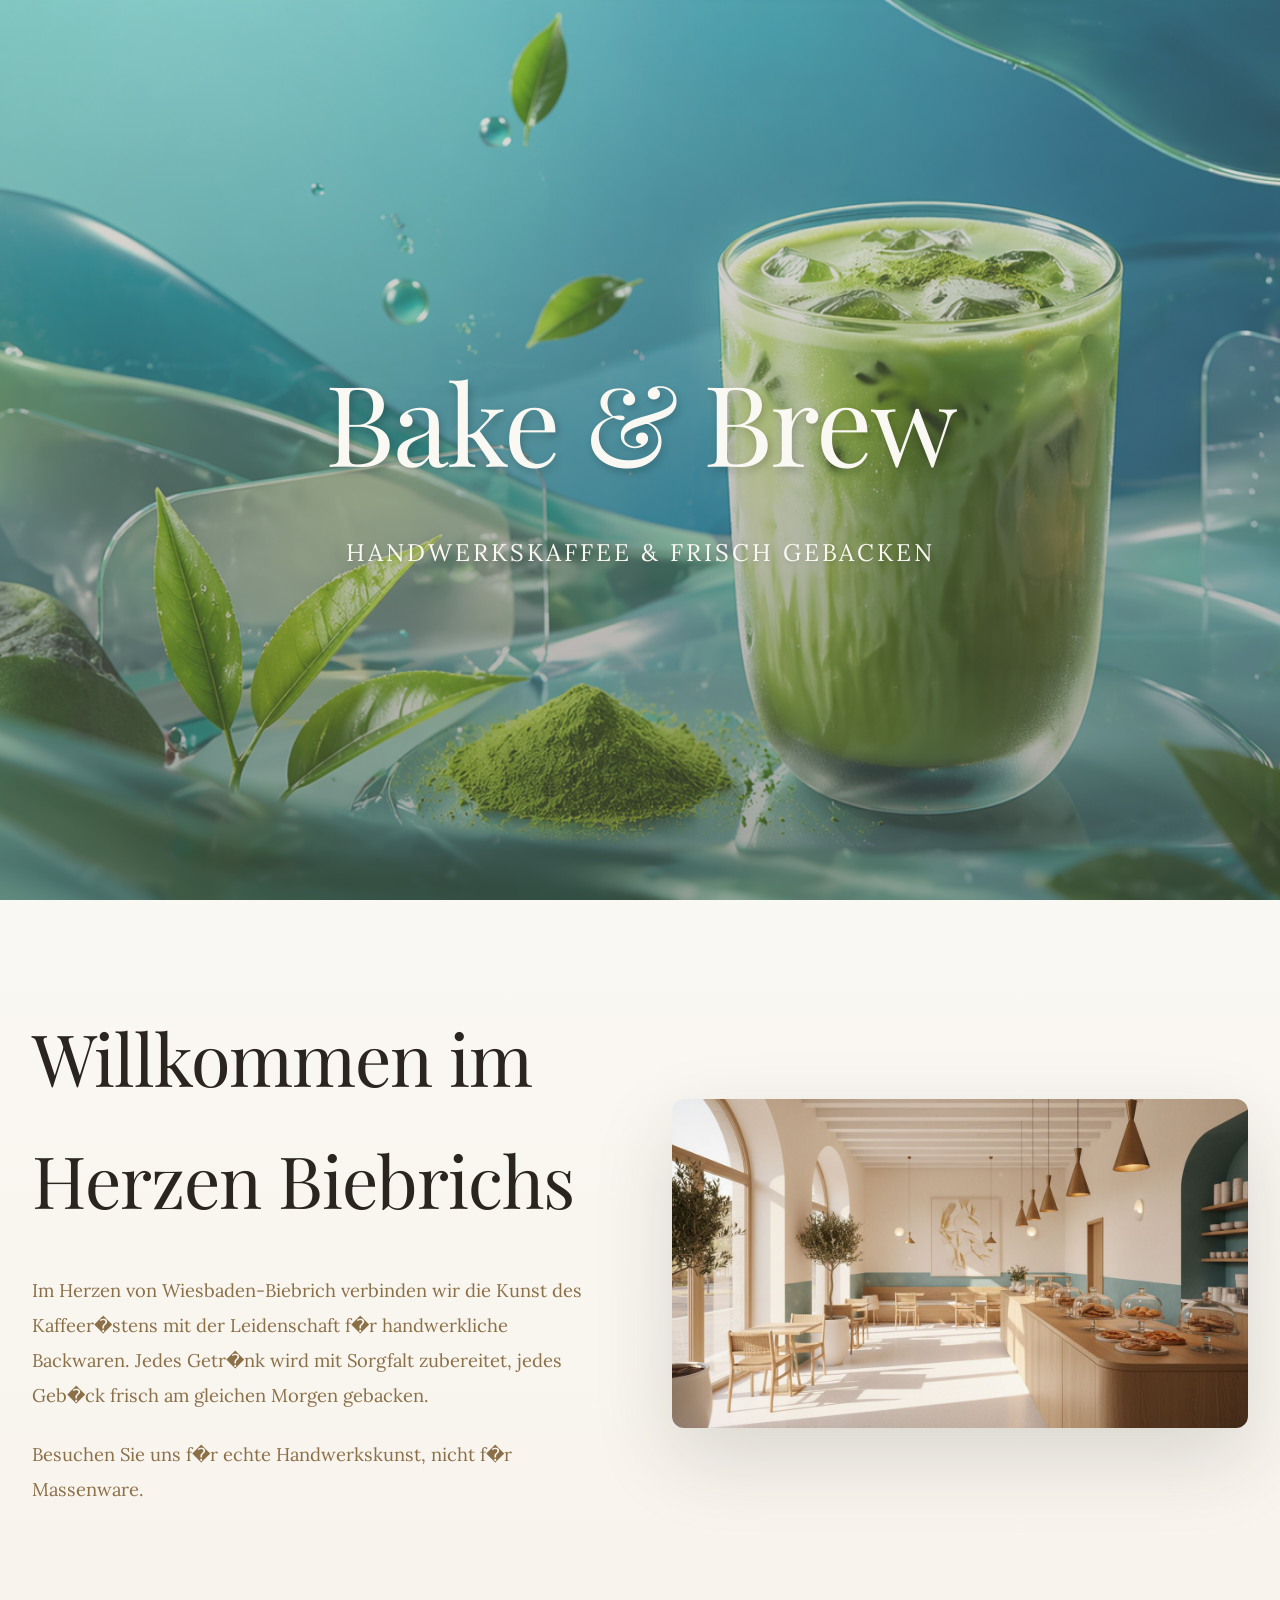
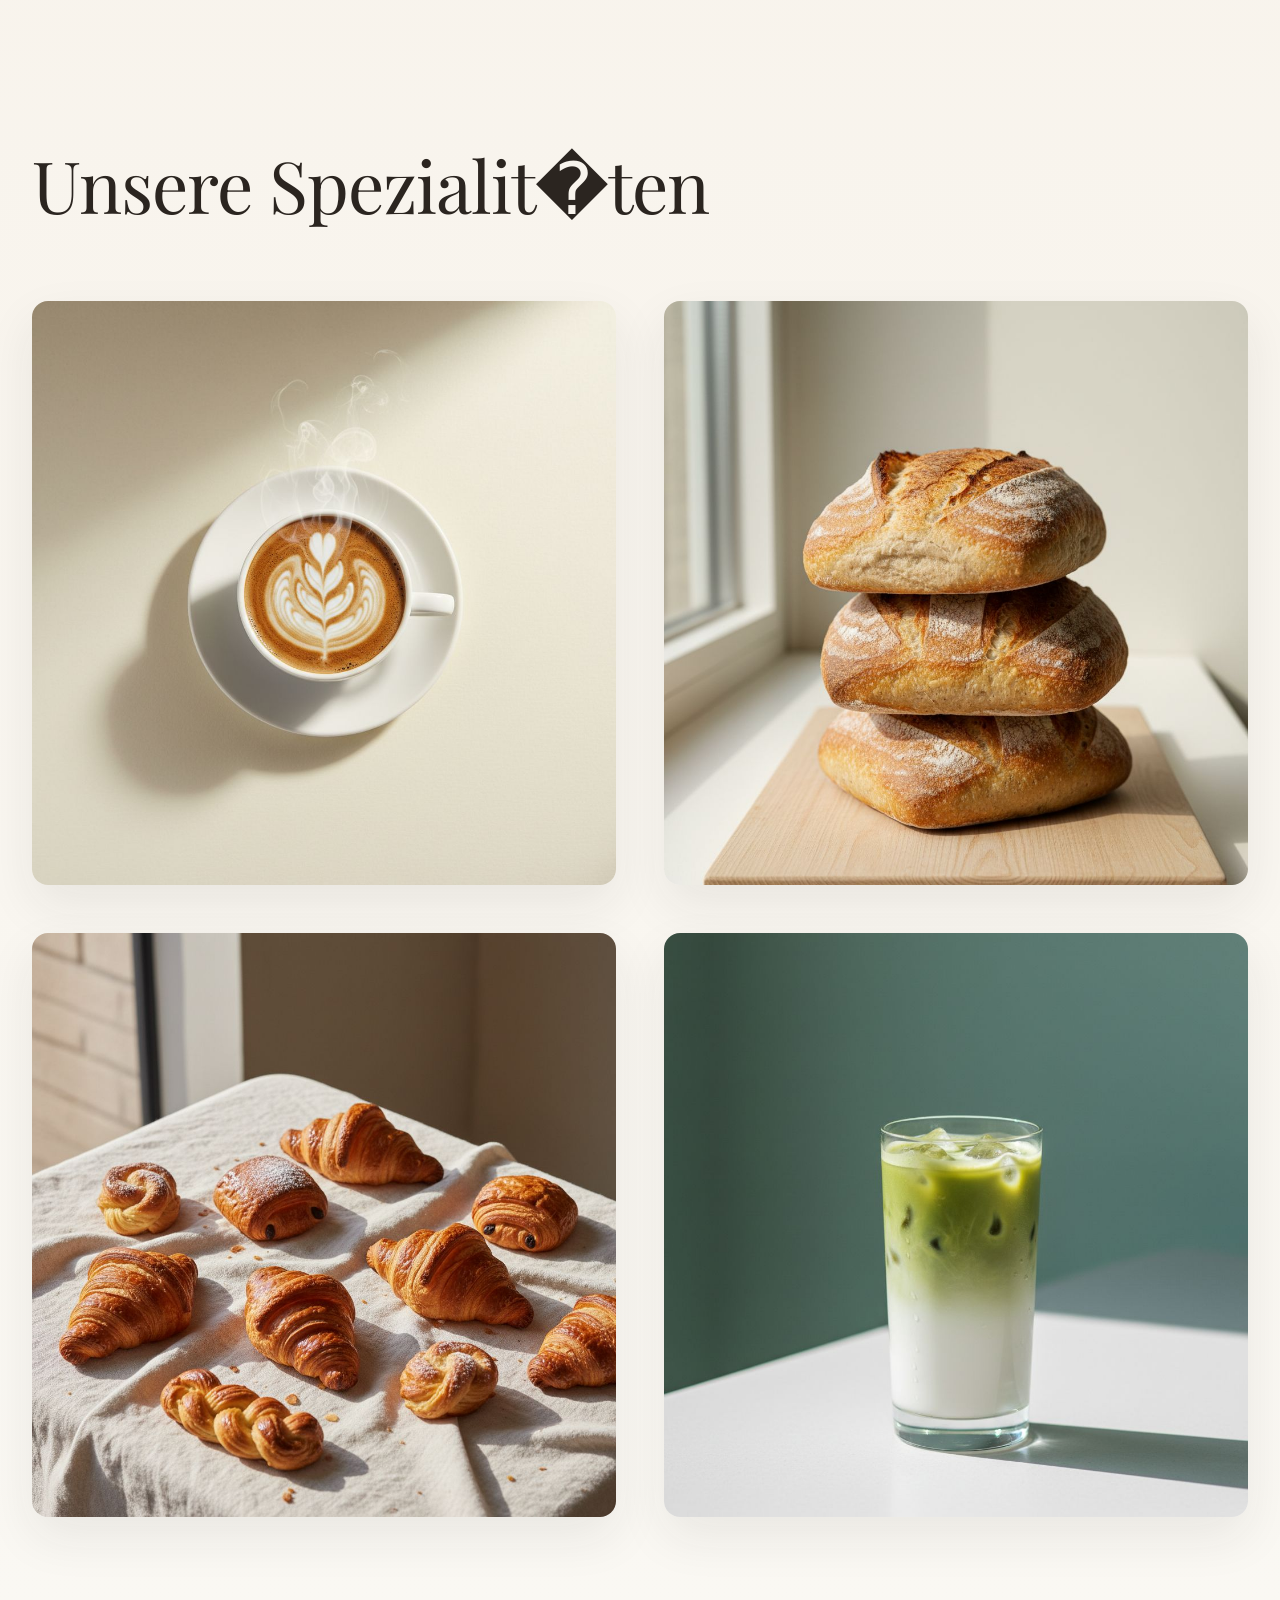
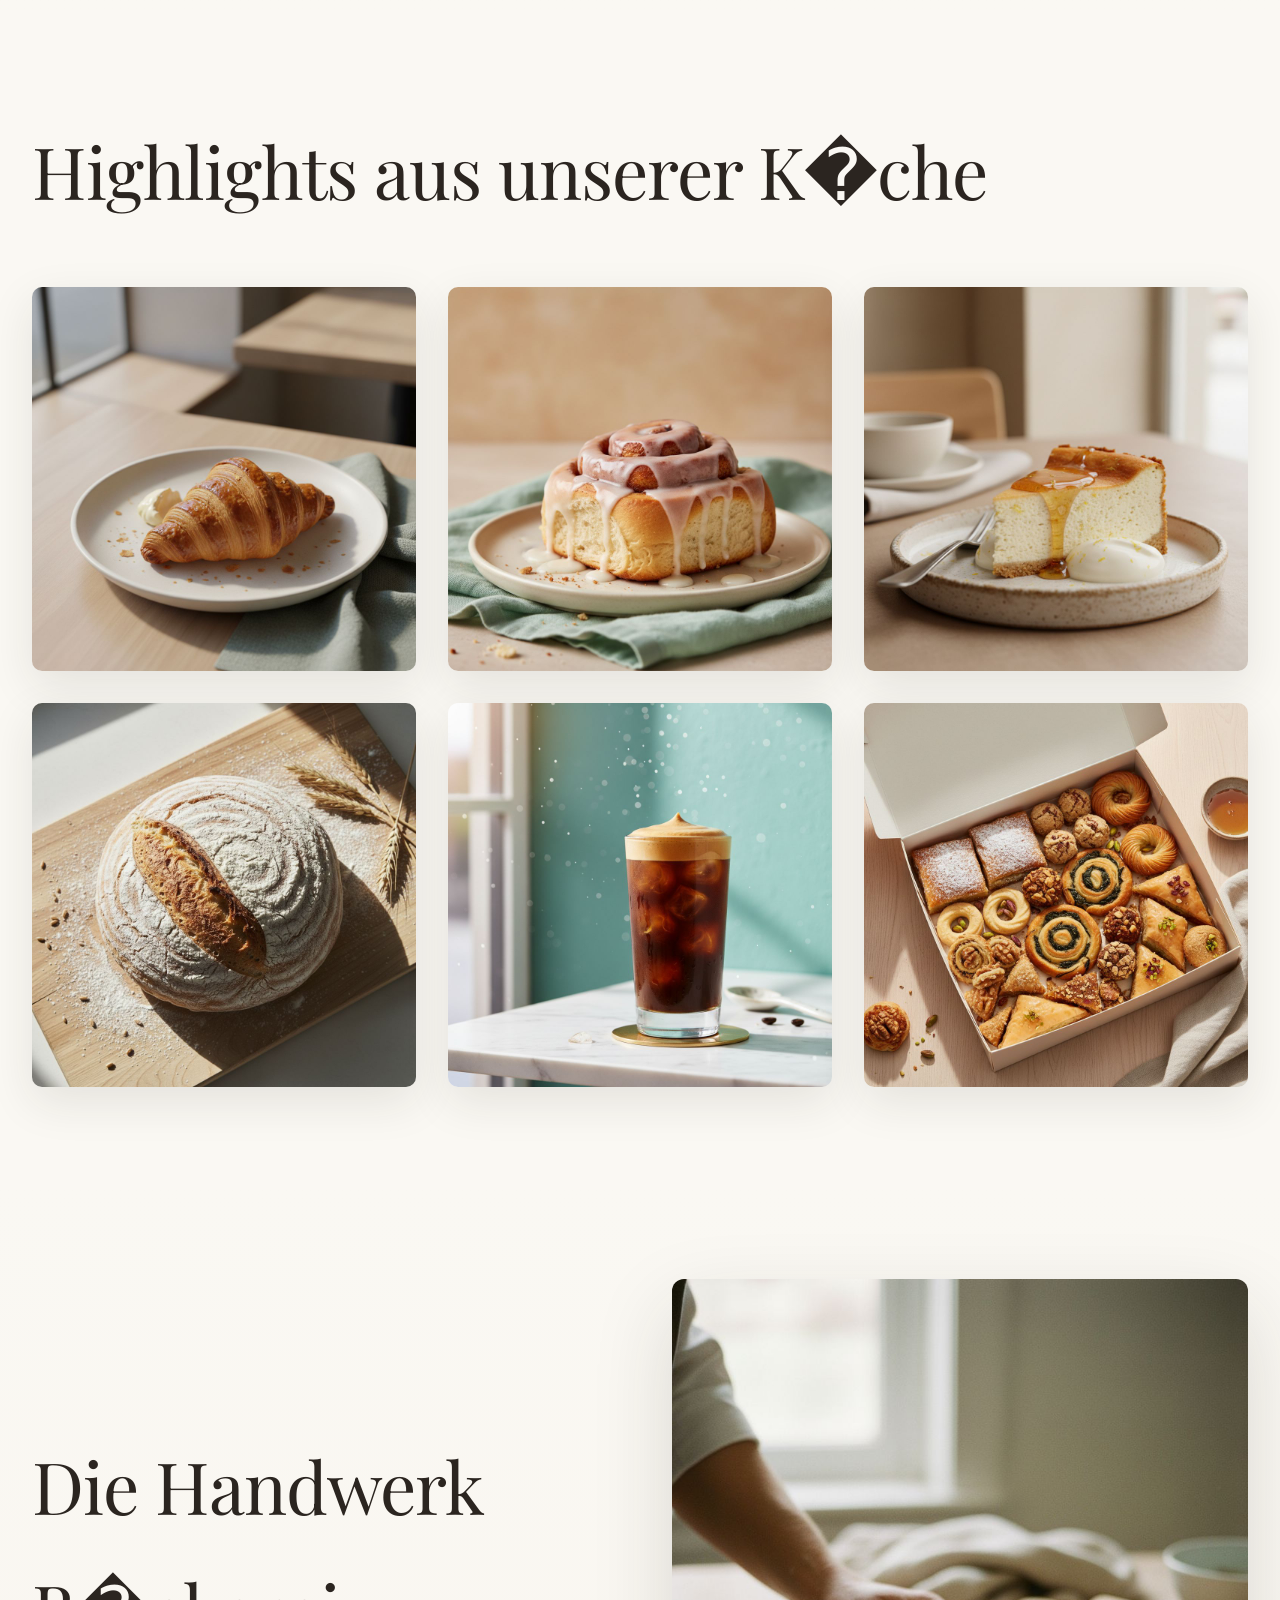
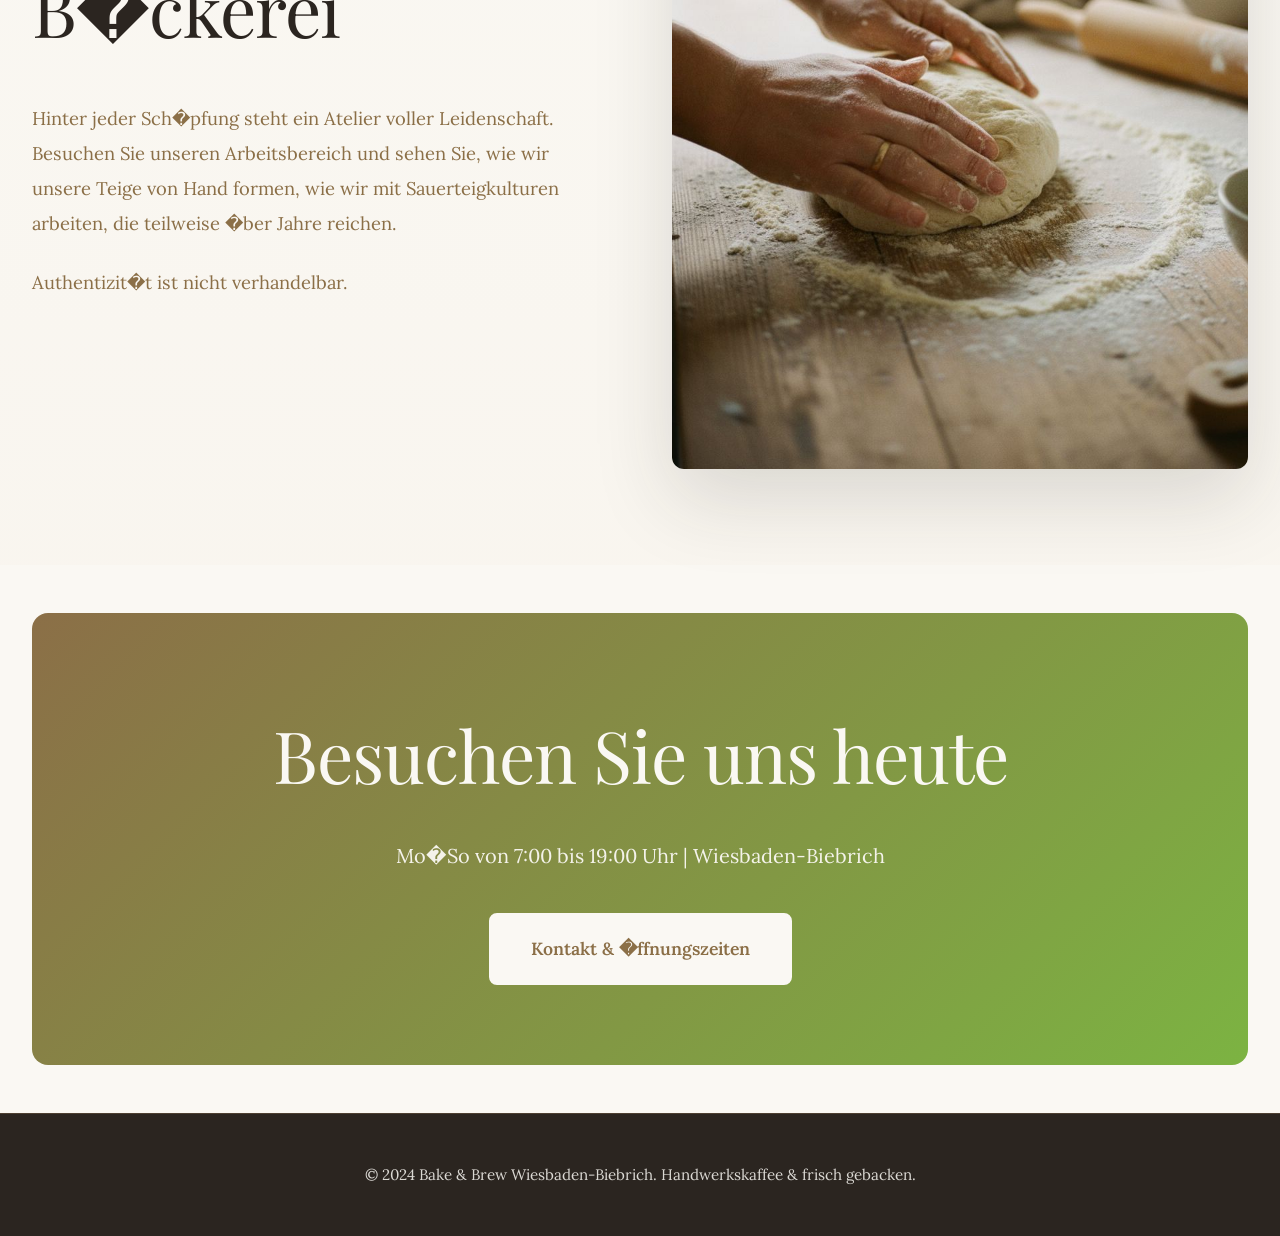
==== commit a0906846: "Production: Premium Bake & Brew website - refined design, all images, smooth animations" ====
--- a/index.html
+++ b/index.html
@@ -3,7 +3,11 @@
 <head>
     <meta charset="UTF-8">
     <meta name="viewport" content="width=device-width, initial-scale=1.0">
-    <title>Bake & Brew Wiesbaden-Biebrich | Premium Caf� & Bakery</title>
+    <meta name="description" content="Bake & Brew - Handwerkskaffee und frisch gebackene Spezialit�ten in Wiesbaden-Biebrich">
+    <title>Bake & Brew | Handwerkskaffee & Backkunst</title>
+    <link rel="preconnect" href="https://fonts.googleapis.com">
+    <link rel="preconnect" href="https://fonts.gstatic.com" crossorigin>
+    <link href="https://fonts.googleapis.com/css2?family=Playfair+Display:wght@400;500;600;700&family=Lora:wght@400;500;600&display=swap" rel="stylesheet">
     <style>
         * {
             margin: 0;
@@ -17,80 +21,89 @@
             --color-coffee: #8b6f47;
             --color-matcha: #7cb342;
             --color-accent: #d4a574;
-            --space-xs: 8px;
-            --space-sm: 16px;
-            --space-md: 32px;
-            --space-lg: 64px;
-            --space-xl: 96px;
-            --font-serif: 'Georgia', serif;
-            --font-sans: -apple-system, BlinkMacSystemFont, 'Segoe UI', sans-serif;
+            --color-light-brown: #a8927d;
+            --font-display: 'Playfair Display', serif;
+            --font-body: 'Lora', serif;
+            --transition: all 0.6s cubic-bezier(0.25, 0.46, 0.45, 0.94);
         }
 
         html {
             scroll-behavior: smooth;
+            scroll-padding-top: 0;
         }
 
         body {
-            font-family: var(--font-sans);
+            font-family: var(--font-body);
             color: var(--color-dark);
             background: var(--color-cream);
-            line-height: 1.6;
+            line-height: 1.7;
             overflow-x: hidden;
         }
 
-        /* HERO */
+        /* HERO SECTION */
         .hero {
             position: relative;
+            width: 100%;
             height: 100vh;
+            overflow: hidden;
             display: flex;
             align-items: center;
             justify-content: center;
+        }
+
+        .hero-bg {
+            position: absolute;
+            inset: 0;
             background: linear-gradient(135deg, #e8dcc8 0%, #f5f0e8 100%);
-            overflow: hidden;
+            z-index: 1;
         }
 
         .hero-image {
             position: absolute;
+            inset: 0;
             width: 100%;
             height: 100%;
             object-fit: cover;
-            opacity: 0.85;
+            opacity: 0.8;
+            z-index: 2;
         }
 
         .hero-overlay {
             position: absolute;
             inset: 0;
-            background: linear-gradient(to bottom, rgba(43, 37, 32, 0) 0%, rgba(43, 37, 32, 0.3) 100%);
+            background: linear-gradient(to bottom, rgba(43, 37, 32, 0.1) 0%, rgba(43, 37, 32, 0.4) 100%);
+            z-index: 3;
         }
 
         .hero-content {
             position: relative;
-            z-index: 2;
+            z-index: 4;
             text-align: center;
             color: var(--color-cream);
-            opacity: 0;
-            animation: fadeInUp 1.2s ease-out 0.4s forwards;
-        }
-
-        .hero-content h1 {
-            font-family: var(--font-serif);
-            font-size: clamp(3rem, 8vw, 6rem);
+            animation: heroFadeIn 1.2s ease-out 0.5s both;
+        }
+
+        .hero h1 {
+            font-family: var(--font-display);
+            font-size: clamp(3.5rem, 10vw, 7rem);
             font-weight: 400;
-            letter-spacing: -1px;
-            margin-bottom: var(--space-sm);
-        }
-
-        .hero-content p {
-            font-size: 1.25rem;
+            letter-spacing: -2px;
+            margin-bottom: 1rem;
+            text-shadow: 2px 4px 8px rgba(0, 0, 0, 0.2);
+        }
+
+        .hero p {
+            font-size: clamp(1rem, 2vw, 1.5rem);
             font-weight: 300;
-            letter-spacing: 2px;
+            letter-spacing: 3px;
             text-transform: uppercase;
-        }
-
-        @keyframes fadeInUp {
+            text-shadow: 1px 2px 4px rgba(0, 0, 0, 0.1);
+        }
+
+        @keyframes heroFadeIn {
             from {
                 opacity: 0;
-                transform: translateY(30px);
+                transform: translateY(40px);
             }
             to {
                 opacity: 1;
@@ -98,55 +111,55 @@
             }
         }
 
-        /* SECTION */
+        /* SECTION BASE */
         section {
-            padding: var(--space-xl) var(--space-md);
+            padding: 6rem 2rem;
             max-width: 1400px;
             margin: 0 auto;
         }
 
         h2 {
-            font-family: var(--font-serif);
-            font-size: clamp(2rem, 5vw, 3.5rem);
+            font-family: var(--font-display);
+            font-size: clamp(2.5rem, 6vw, 4.5rem);
             font-weight: 400;
-            margin-bottom: var(--space-lg);
+            letter-spacing: -1px;
+            margin-bottom: 3.5rem;
             color: var(--color-dark);
         }
 
-        /* INTRO */
+        /* INTRO SECTION */
         .intro {
-            background: var(--color-cream);
-        }
-
-        .intro-content {
+            background: linear-gradient(to bottom, var(--color-cream) 0%, rgba(212, 165, 116, 0.05) 100%);
+        }
+
+        .intro-grid {
             display: grid;
             grid-template-columns: 1fr 1fr;
-            gap: var(--space-lg);
+            gap: 4rem;
             align-items: center;
         }
 
         .intro-text {
-            opacity: 0;
-            animation: fadeInUp 1s ease-out forwards;
+            animation: fadeInUp 0.9s ease-out 0s;
         }
 
         .intro-text h2 {
-            margin-bottom: var(--space-md);
+            margin-bottom: 2rem;
         }
 
         .intro-text p {
-            font-size: 1.1rem;
-            line-height: 1.8;
+            font-size: 1.15rem;
+            line-height: 1.9;
             color: var(--color-coffee);
-            margin-bottom: var(--space-md);
+            margin-bottom: 1.5rem;
         }
 
         .intro-image {
-            opacity: 0;
-            animation: fadeInUp 1s ease-out 0.2s forwards;
-            border-radius: 8px;
+            position: relative;
+            border-radius: 12px;
             overflow: hidden;
-            box-shadow: 0 20px 60px rgba(43, 37, 32, 0.1);
+            box-shadow: 0 30px 80px rgba(43, 37, 32, 0.15);
+            animation: fadeInUp 0.9s ease-out 0.2s both;
         }
 
         .intro-image img {
@@ -156,59 +169,52 @@
             display: block;
         }
 
-        @media (max-width: 768px) {
-            .intro-content {
-                grid-template-columns: 1fr;
-            }
-        }
-
-        /* CATEGORIES */
+        /* CATEGORIES SECTION */
         .categories {
-            background: linear-gradient(to bottom, var(--color-cream), #f0ebe3);
+            background: linear-gradient(to bottom, rgba(212, 165, 116, 0.05) 0%, var(--color-cream) 100%);
         }
 
         .categories-grid {
             display: grid;
-            grid-template-columns: repeat(auto-fit, minmax(280px, 1fr));
-            gap: var(--space-lg);
+            grid-template-columns: repeat(2, 1fr);
+            gap: 3rem;
         }
 
         .category-card {
             position: relative;
             overflow: hidden;
-            border-radius: 12px;
+            border-radius: 16px;
             aspect-ratio: 1;
+            box-shadow: 0 20px 50px rgba(43, 37, 32, 0.08);
             cursor: pointer;
-            box-shadow: 0 10px 40px rgba(43, 37, 32, 0.08);
-            transition: transform 0.6s cubic-bezier(0.25, 0.46, 0.45, 0.94);
-            opacity: 0;
             animation: fadeInUp 0.8s ease-out forwards;
         }
 
         .category-card:nth-child(1) { animation-delay: 0s; }
-        .category-card:nth-child(2) { animation-delay: 0.1s; }
-        .category-card:nth-child(3) { animation-delay: 0.2s; }
-        .category-card:nth-child(4) { animation-delay: 0.3s; }
-
-        .category-card:hover {
-            transform: scale(1.05);
-        }
+        .category-card:nth-child(2) { animation-delay: 0.15s; }
+        .category-card:nth-child(3) { animation-delay: 0.3s; }
+        .category-card:nth-child(4) { animation-delay: 0.45s; }
 
         .category-card img {
             width: 100%;
             height: 100%;
             object-fit: cover;
+            transition: transform 0.8s ease;
+        }
+
+        .category-card:hover img {
+            transform: scale(1.08) rotate(1deg);
         }
 
         .category-overlay {
             position: absolute;
             inset: 0;
-            background: linear-gradient(135deg, rgba(139, 111, 71, 0.7), rgba(124, 179, 66, 0.7));
+            background: linear-gradient(135deg, rgba(139, 111, 71, 0.75) 0%, rgba(124, 179, 66, 0.75) 100%);
             display: flex;
             align-items: flex-end;
-            padding: var(--space-lg);
+            padding: 2.5rem;
             opacity: 0;
-            transition: opacity 0.4s ease;
+            transition: opacity 0.5s ease;
         }
 
         .category-card:hover .category-overlay {
@@ -216,32 +222,36 @@
         }
 
         .category-name {
-            font-size: 1.5rem;
-            font-weight: 600;
+            font-family: var(--font-display);
+            font-size: 1.75rem;
+            font-weight: 500;
             color: var(--color-cream);
-            font-family: var(--font-serif);
-        }
-
-        /* GALLERY */
+        }
+
+        @media (max-width: 768px) {
+            .categories-grid {
+                grid-template-columns: 1fr;
+            }
+        }
+
+        /* GALLERY SECTION */
         .gallery {
             background: var(--color-cream);
         }
 
         .gallery-grid {
             display: grid;
-            grid-template-columns: repeat(auto-fit, minmax(250px, 1fr));
-            gap: var(--space-md);
+            grid-template-columns: repeat(3, 1fr);
+            gap: 2rem;
         }
 
         .gallery-item {
             position: relative;
             overflow: hidden;
-            border-radius: 8px;
+            border-radius: 10px;
             aspect-ratio: 1;
-            box-shadow: 0 8px 30px rgba(43, 37, 32, 0.1);
-            opacity: 0;
-            transform: translateY(20px);
-            animation: scrollReveal 0.8s ease-out forwards;
+            box-shadow: 0 15px 45px rgba(43, 37, 32, 0.1);
+            animation: galleryReveal 0.7s ease-out forwards;
         }
 
         .gallery-item:nth-child(1) { animation-delay: 0s; }
@@ -255,17 +265,17 @@
             width: 100%;
             height: 100%;
             object-fit: cover;
-            transition: transform 0.6s ease;
+            transition: transform 0.7s cubic-bezier(0.25, 0.46, 0.45, 0.94);
         }
 
         .gallery-item:hover img {
-            transform: scale(1.08);
-        }
-
-        @keyframes scrollReveal {
+            transform: scale(1.1);
+        }
+
+        @keyframes galleryReveal {
             from {
                 opacity: 0;
-                transform: translateY(20px);
+                transform: translateY(30px);
             }
             to {
                 opacity: 1;
@@ -273,25 +283,51 @@
             }
         }
 
-        /* ATMOSPHERE */
+        @media (max-width: 1024px) {
+            .gallery-grid {
+                grid-template-columns: repeat(2, 1fr);
+            }
+        }
+
+        @media (max-width: 768px) {
+            .gallery-grid {
+                grid-template-columns: 1fr;
+            }
+        }
+
+        /* ATMOSPHERE SECTION */
         .atmosphere {
-            background: linear-gradient(to bottom, #f0ebe3, var(--color-cream));
-        }
-
-        .atmosphere-content {
+            background: linear-gradient(to bottom, var(--color-cream), rgba(212, 165, 116, 0.03));
+        }
+
+        .atmosphere-grid {
             display: grid;
             grid-template-columns: 1fr 1fr;
-            gap: var(--space-lg);
+            gap: 4rem;
             align-items: center;
         }
 
+        .atmosphere-text {
+            animation: fadeInUp 0.9s ease-out 0s;
+        }
+
+        .atmosphere-text h2 {
+            margin-bottom: 2rem;
+        }
+
+        .atmosphere-text p {
+            font-size: 1.15rem;
+            line-height: 1.9;
+            color: var(--color-coffee);
+            margin-bottom: 1.5rem;
+        }
+
         .atmosphere-image {
-            order: 2;
-            border-radius: 8px;
+            position: relative;
+            border-radius: 12px;
             overflow: hidden;
-            box-shadow: 0 20px 60px rgba(43, 37, 32, 0.12);
-            opacity: 0;
-            animation: fadeInUp 1s ease-out 0.2s forwards;
+            box-shadow: 0 30px 80px rgba(43, 37, 32, 0.15);
+            animation: fadeInUp 0.9s ease-out 0.2s both;
         }
 
         .atmosphere-image img {
@@ -301,60 +337,44 @@
             display: block;
         }
 
-        .atmosphere-text {
-            opacity: 0;
-            animation: fadeInUp 1s ease-out forwards;
-        }
-
-        .atmosphere-text h2 {
-            margin-bottom: var(--space-md);
-        }
-
-        .atmosphere-text p {
-            font-size: 1.1rem;
-            line-height: 1.8;
-            color: var(--color-coffee);
-            margin-bottom: var(--space-md);
-        }
-
         @media (max-width: 768px) {
-            .atmosphere-content {
+            .atmosphere-grid {
                 grid-template-columns: 1fr;
             }
-            .atmosphere-image {
-                order: 0;
-            }
-        }
-
-        /* CTA */
+        }
+
+        /* CTA SECTION */
         .cta {
-            background: linear-gradient(135deg, var(--color-coffee), var(--color-matcha));
+            background: linear-gradient(135deg, var(--color-coffee) 0%, var(--color-matcha) 100%);
             color: var(--color-cream);
             text-align: center;
-            padding: var(--space-xl);
+            padding: 5rem 2rem;
+            border-radius: 16px;
+            margin: 3rem 2rem;
         }
 
         .cta h2 {
             color: var(--color-cream);
-            margin-bottom: var(--space-md);
+            margin-bottom: 1.5rem;
         }
 
         .cta p {
-            font-size: 1.2rem;
-            margin-bottom: var(--space-lg);
+            font-size: 1.25rem;
+            margin-bottom: 2.5rem;
             opacity: 0.95;
         }
 
         .cta-button {
             display: inline-block;
-            padding: var(--space-md) var(--space-lg);
+            padding: 1.2rem 2.5rem;
             background: var(--color-cream);
             color: var(--color-coffee);
             text-decoration: none;
-            border-radius: 4px;
+            border-radius: 8px;
+            font-family: var(--font-body);
             font-weight: 600;
-            font-size: 1.05rem;
-            transition: all 0.3s ease;
+            font-size: 1.1rem;
+            transition: var(--transition);
             border: 2px solid var(--color-cream);
             cursor: pointer;
         }
@@ -362,20 +382,61 @@
         .cta-button:hover {
             background: transparent;
             color: var(--color-cream);
-            transform: translateY(-2px);
+            transform: translateY(-3px);
+            box-shadow: 0 10px 30px rgba(0, 0, 0, 0.2);
         }
 
         /* FOOTER */
         footer {
             background: var(--color-dark);
             color: var(--color-cream);
-            padding: var(--space-lg) var(--space-md);
+            padding: 3rem 2rem;
             text-align: center;
+            border-top: 1px solid rgba(212, 165, 116, 0.2);
         }
 
         footer p {
-            opacity: 0.8;
+            opacity: 0.85;
             font-size: 0.95rem;
+        }
+
+        /* ANIMATIONS */
+        @keyframes fadeInUp {
+            from {
+                opacity: 0;
+                transform: translateY(30px);
+            }
+            to {
+                opacity: 1;
+                transform: translateY(0);
+            }
+        }
+
+        /* SCROLL TRIGGER */
+        .scroll-reveal {
+            opacity: 0;
+            transform: translateY(30px);
+        }
+
+        .scroll-reveal.active {
+            opacity: 1;
+            transform: translateY(0);
+            transition: opacity 0.8s ease-out, transform 0.8s ease-out;
+        }
+
+        @media (max-width: 768px) {
+            section {
+                padding: 4rem 1.5rem;
+            }
+
+            .intro-grid,
+            .atmosphere-grid {
+                gap: 2.5rem;
+            }
+
+            h2 {
+                margin-bottom: 2.5rem;
+            }
         }
     </style>
 </head>
@@ -383,6 +444,7 @@
 
     <!-- HERO -->
     <section class="hero">
+        <div class="hero-bg"></div>
         <img src="./images/hero-matcha.png" alt="Matcha Latte" class="hero-image">
         <div class="hero-overlay"></div>
         <div class="hero-content">
@@ -393,14 +455,14 @@
 
     <!-- INTRO -->
     <section class="intro">
-        <div class="intro-content">
-            <div class="intro-text">
-                <h2>Willkommen</h2>
+        <div class="intro-grid">
+            <div class="intro-text scroll-reveal">
+                <h2>Willkommen im Herzen Biebrichs</h2>
                 <p>Im Herzen von Wiesbaden-Biebrich verbinden wir die Kunst des Kaffeer�stens mit der Leidenschaft f�r handwerkliche Backwaren. Jedes Getr�nk wird mit Sorgfalt zubereitet, jedes Geb�ck frisch am gleichen Morgen gebacken.</p>
                 <p>Besuchen Sie uns f�r echte Handwerkskunst, nicht f�r Massenware.</p>
             </div>
             <div class="intro-image">
-                <img src="./images/cafe-interior.jpg" alt="Caf� Innenraum" loading="lazy">
+                <img src="./images/cafe-interior.jpg" alt="Caf� Innenraum in Wiesbaden-Biebrich" loading="lazy">
             </div>
         </div>
     </section>
@@ -410,19 +472,19 @@
         <h2>Unsere Spezialit�ten</h2>
         <div class="categories-grid">
             <div class="category-card">
-                <img src="./images/cat-coffee.jpg" alt="Spezial Kaffee" loading="lazy">
+                <img src="./images/cat-coffee.jpg" alt="Spezial Kaffee R�stungen" loading="lazy">
                 <div class="category-overlay">
                     <div class="category-name">Kaffee</div>
                 </div>
             </div>
             <div class="category-card">
-                <img src="./images/cat-bread.jpg" alt="Handwerk Brote" loading="lazy">
+                <img src="./images/cat-bread.jpg" alt="Handwerk Sauerteigbrote" loading="lazy">
                 <div class="category-overlay">
                     <div class="category-name">Brote</div>
                 </div>
             </div>
             <div class="category-card">
-                <img src="./images/cat-pastries.jpg" alt="S��e Geb�cke" loading="lazy">
+                <img src="./images/cat-pastries.jpg" alt="S��e Geb�cke und Torten" loading="lazy">
                 <div class="category-overlay">
                     <div class="category-name">Geb�ck</div>
                 </div>
@@ -438,10 +500,10 @@
 
     <!-- GALERIE -->
     <section class="gallery">
-        <h2>Highlights aus der K�che</h2>
+        <h2>Highlights aus unserer K�che</h2>
         <div class="gallery-grid">
             <div class="gallery-item">
-                <img src="./images/croissant.jpg" alt="Klassisches Croissant" loading="lazy">
+                <img src="./images/croissant.jpg" alt="Klassisches franz�sisches Croissant" loading="lazy">
             </div>
             <div class="gallery-item">
                 <img src="./images/cinnamon-roll.jpg" alt="Zimtschnecke" loading="lazy">
@@ -463,23 +525,23 @@
 
     <!-- ATMOSPH�RE -->
     <section class="atmosphere">
-        <div class="atmosphere-content">
-            <div class="atmosphere-text">
-                <h2>Die B�ckerei Handwerk</h2>
-                <p>Hinter jeder Sch�pfung steht ein Atelier voller Leidenschaft. Besuchen Sie unseren Arbeitsbereich und sehen Sie, wie wir unsere Rohlinge von Hand formen, wie wir mit Sauerteigkulturen arbeiten, die teilweise �ber Jahre reichen.</p>
+        <div class="atmosphere-grid">
+            <div class="atmosphere-text scroll-reveal">
+                <h2>Die Handwerk B�ckerei</h2>
+                <p>Hinter jeder Sch�pfung steht ein Atelier voller Leidenschaft. Besuchen Sie unseren Arbeitsbereich und sehen Sie, wie wir unsere Teige von Hand formen, wie wir mit Sauerteigkulturen arbeiten, die teilweise �ber Jahre reichen.</p>
                 <p>Authentizit�t ist nicht verhandelbar.</p>
             </div>
             <div class="atmosphere-image">
-                <img src="./images/atelier-detail.jpg" alt="B�ckerei Atelier Detail" loading="lazy">
+                <img src="./images/atelier-detail.jpg" alt="B�ckerei Atelier Details" loading="lazy">
             </div>
         </div>
     </section>
 
     <!-- CTA -->
     <section class="cta">
-        <h2>Besucht uns heute</h2>
-        <p>�ffnet Mo�So von 7:00 bis 19:00 Uhr in Wiesbaden-Biebrich</p>
-        <a href="#contact" class="cta-button">Kontakt & Lage</a>
+        <h2>Besuchen Sie uns heute</h2>
+        <p>Mo�So von 7:00 bis 19:00 Uhr | Wiesbaden-Biebrich</p>
+        <a href="#" class="cta-button">Kontakt & �ffnungszeiten</a>
     </section>
 
     <!-- FOOTER -->
@@ -488,7 +550,7 @@
     </footer>
 
     <script>
-        // PARALLAX HERO
+        // HERO PARALLAX
         window.addEventListener('scroll', () => {
             const heroImage = document.querySelector('.hero-image');
             const scrolled = window.scrollY;
@@ -497,13 +559,33 @@
             }
         });
 
-        // SMOOTH SCROLL
+        // SCROLL REVEAL
+        const observerOptions = {
+            threshold: 0.15,
+            rootMargin: '0px 0px -80px 0px'
+        };
+
+        const observer = new IntersectionObserver(entries => {
+            entries.forEach(entry => {
+                if (entry.isIntersecting) {
+                    entry.target.classList.add('active');
+                    observer.unobserve(entry.target);
+                }
+            });
+        }, observerOptions);
+
+        document.querySelectorAll('.scroll-reveal').forEach(el => observer.observe(el));
+
+        // SMOOTH ANCHOR LINKS
         document.querySelectorAll('a[href^="#"]').forEach(anchor => {
             anchor.addEventListener('click', function (e) {
-                e.preventDefault();
-                const target = document.querySelector(this.getAttribute('href'));
-                if (target) {
-                    target.scrollIntoView({ behavior: 'smooth' });
+                const href = this.getAttribute('href');
+                if (href !== '#') {
+                    e.preventDefault();
+                    const target = document.querySelector(href);
+                    if (target) {
+                        target.scrollIntoView({ behavior: 'smooth', block: 'start' });
+                    }
                 }
             });
         });
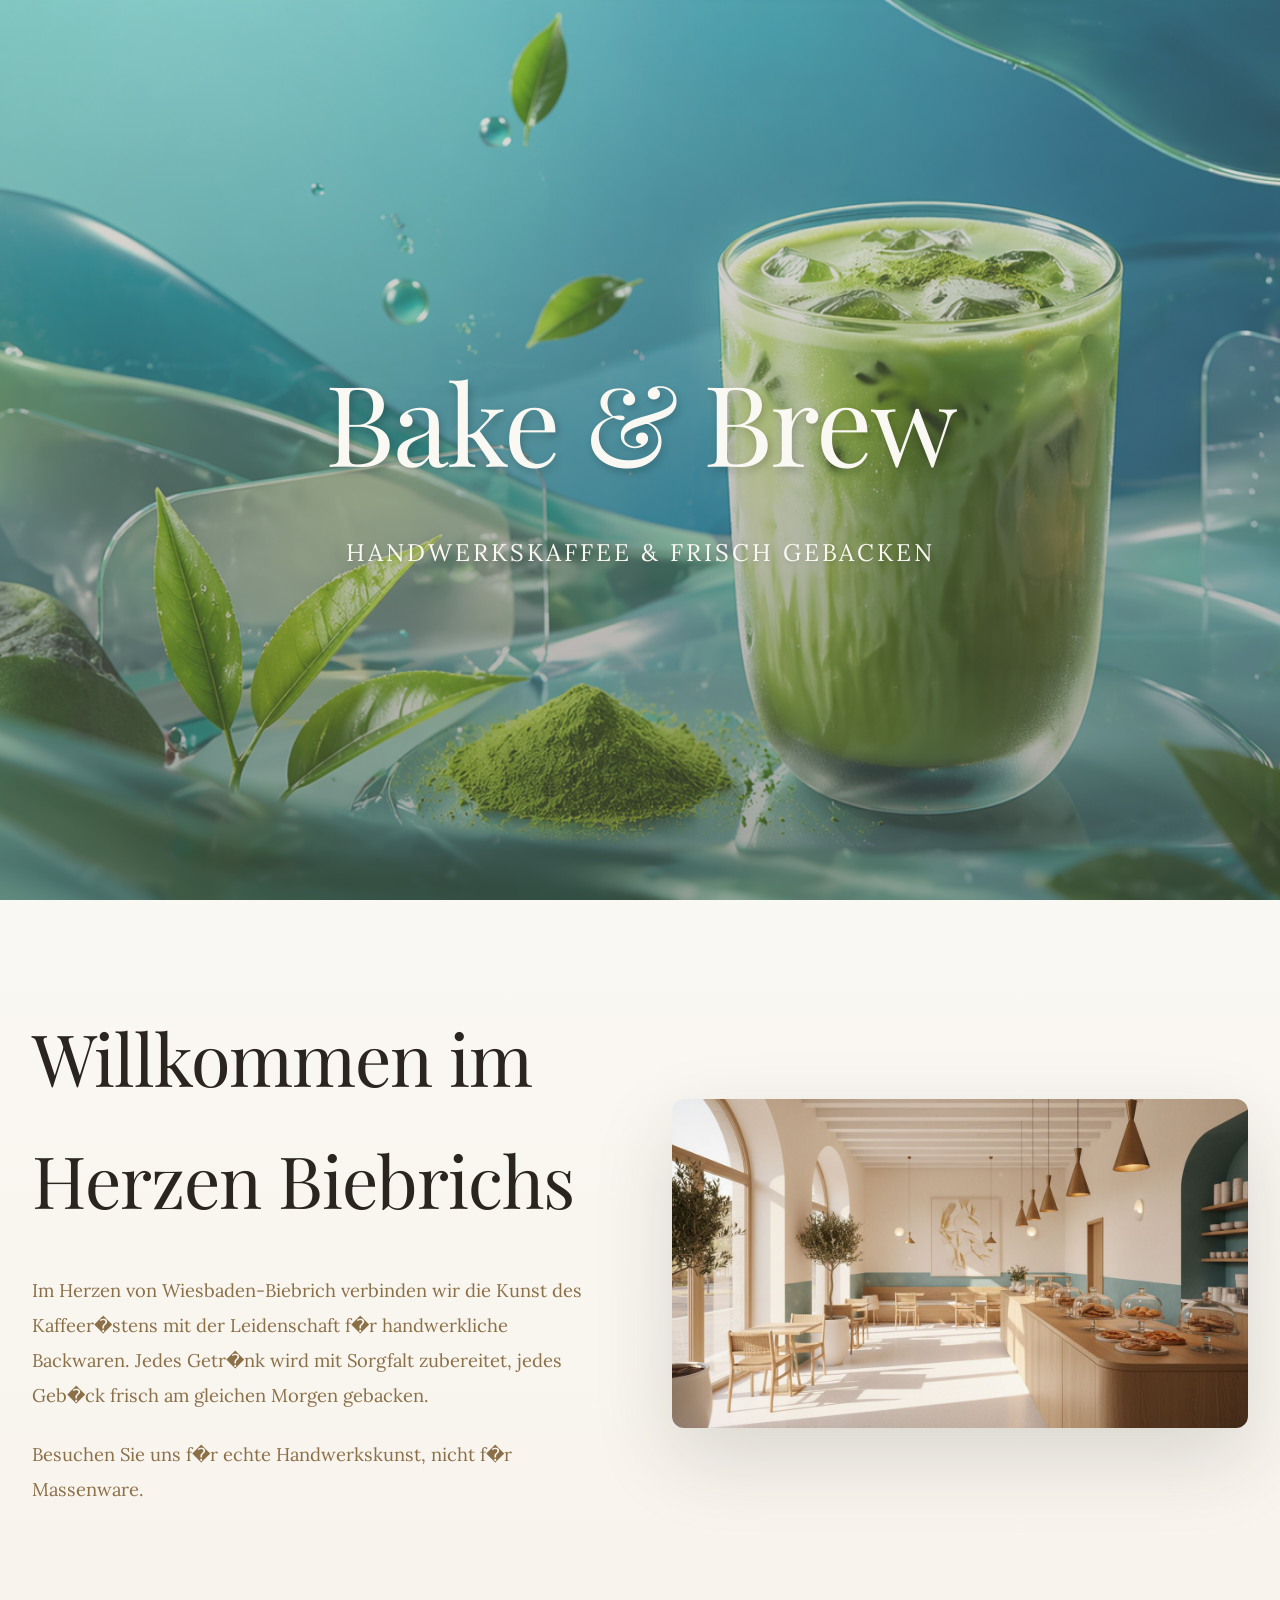
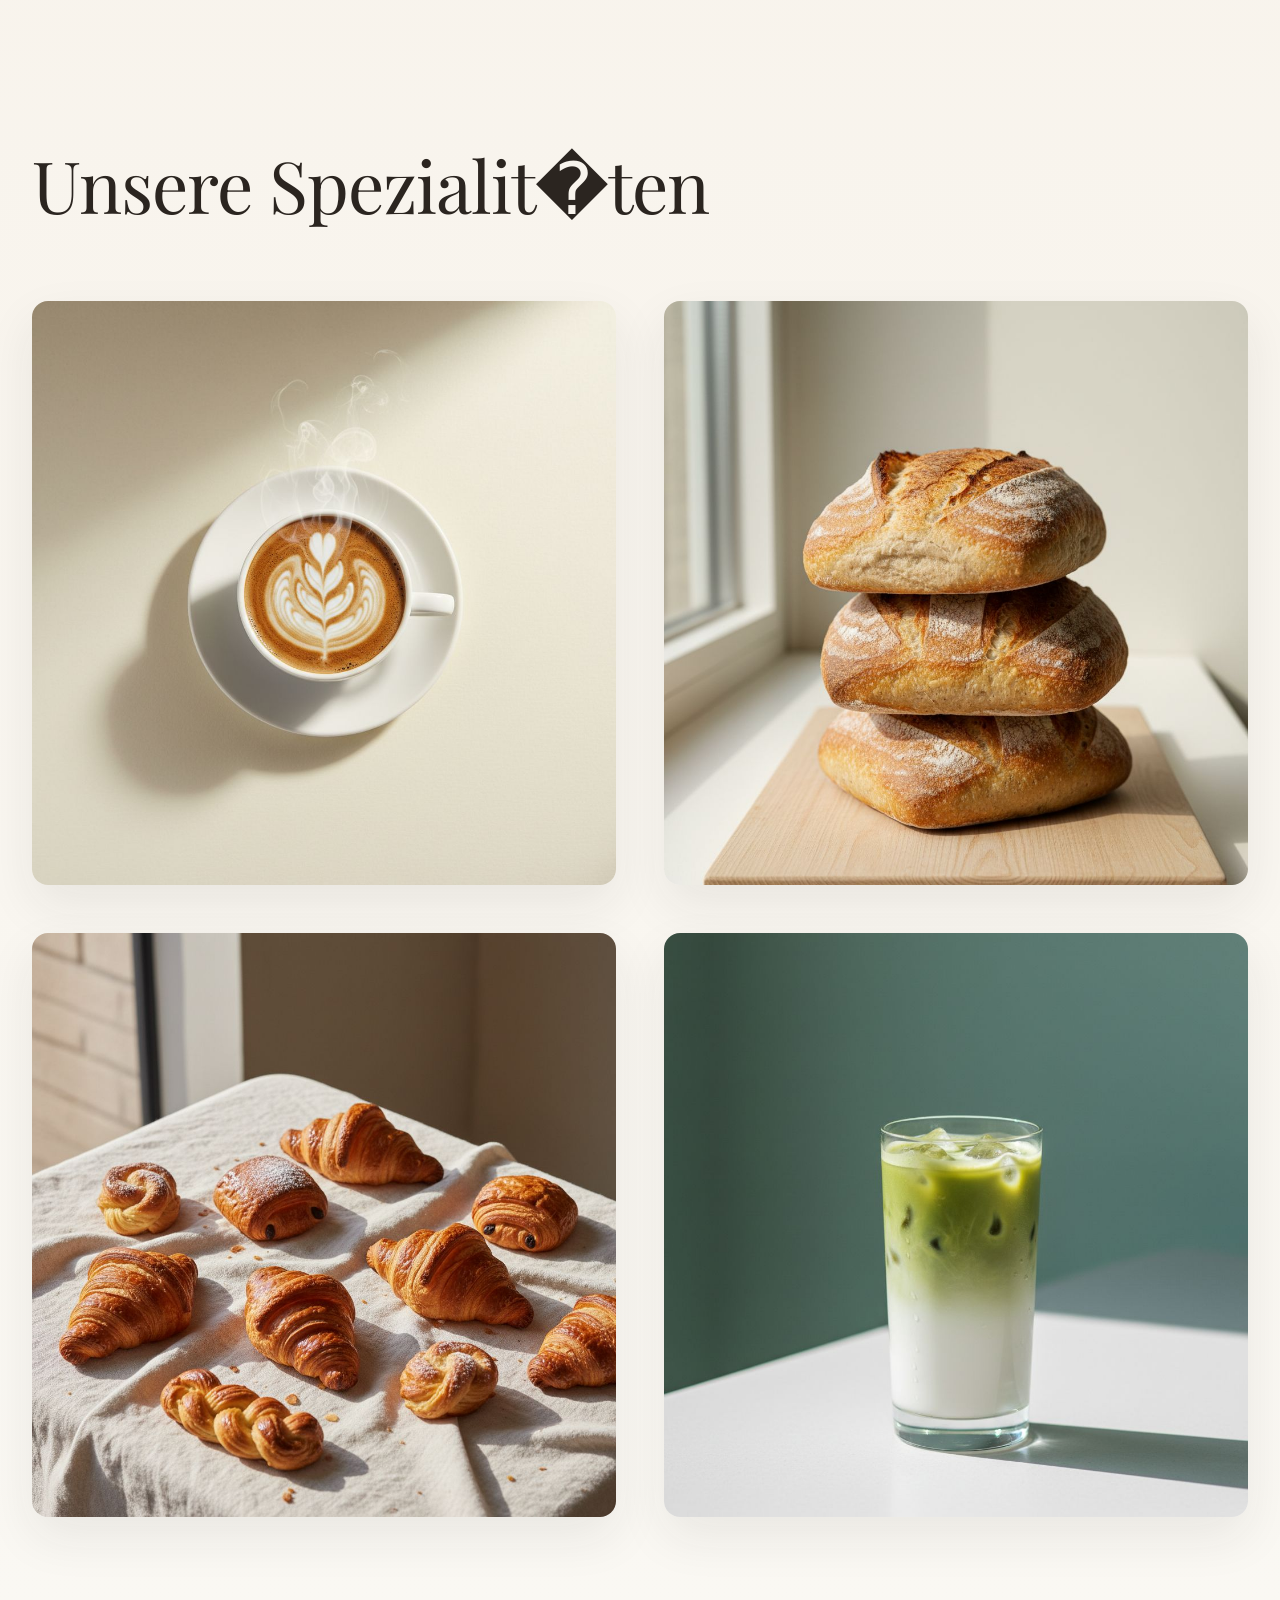
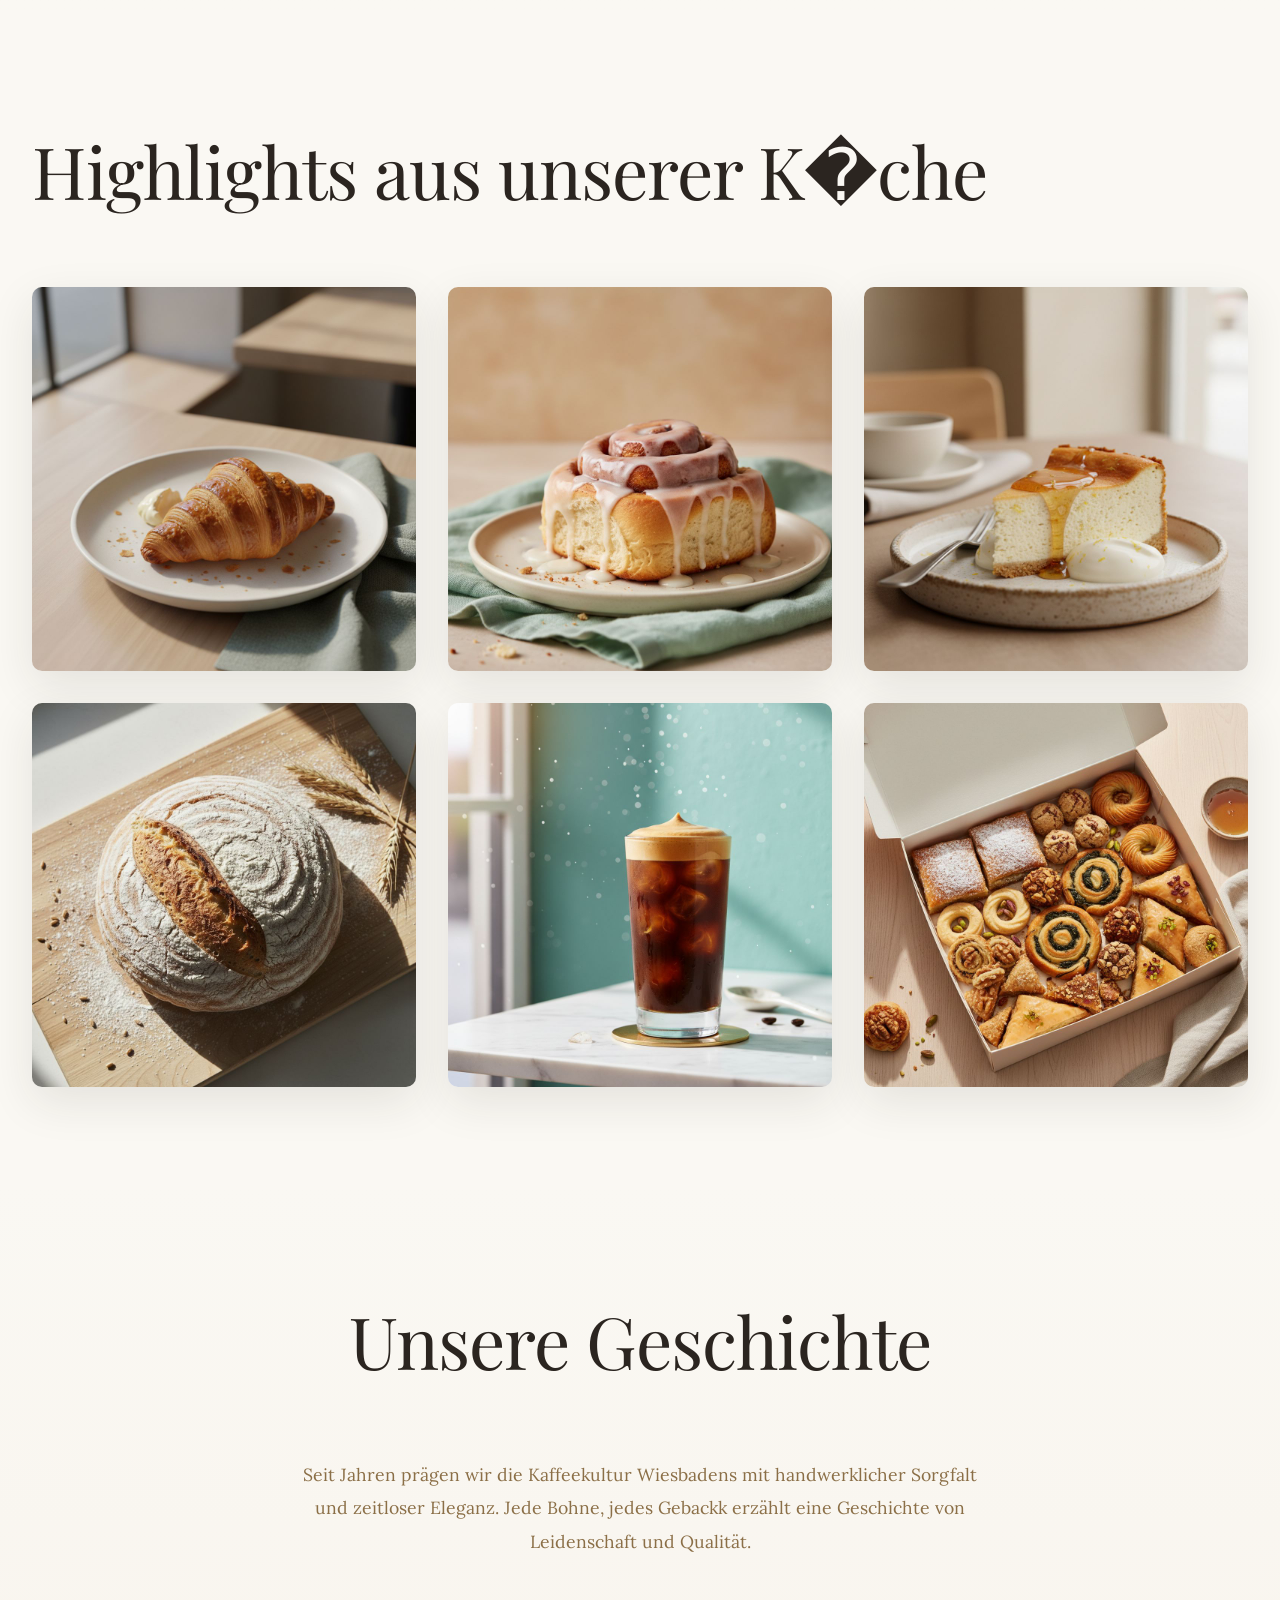
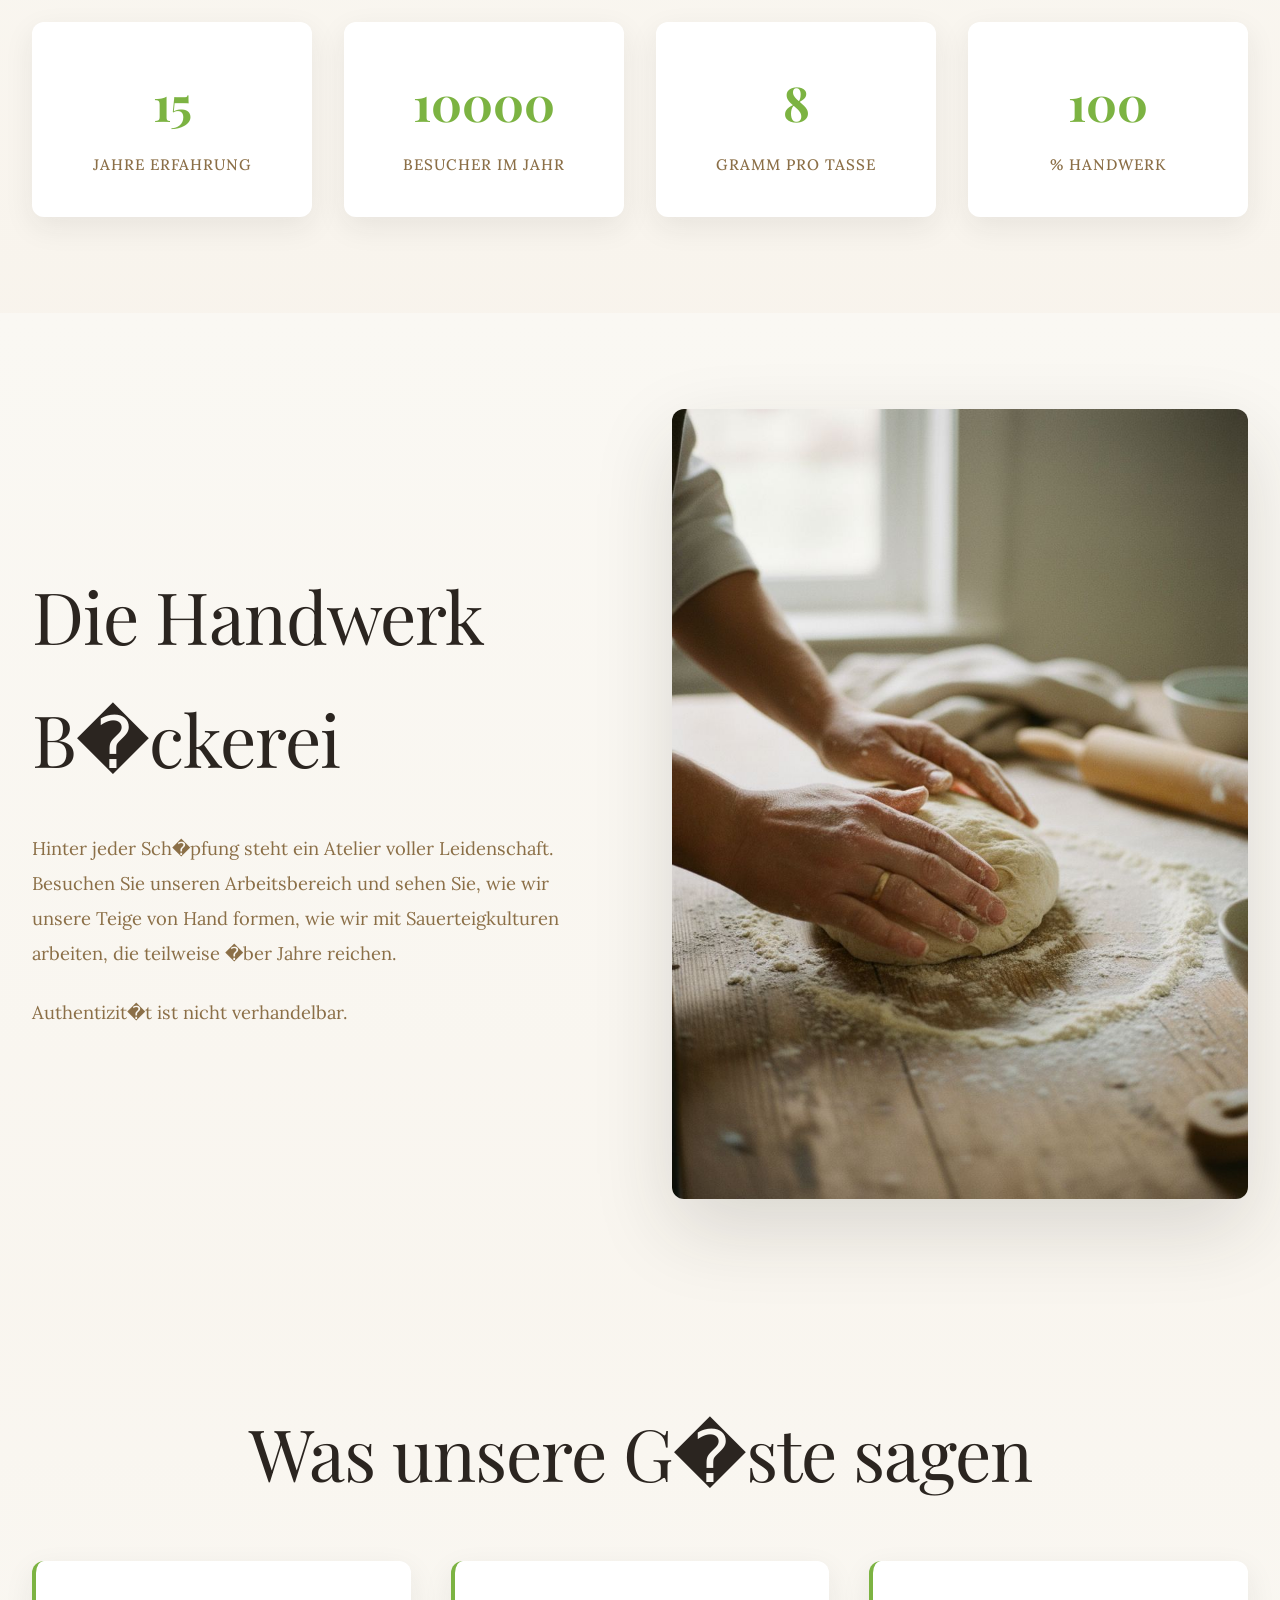
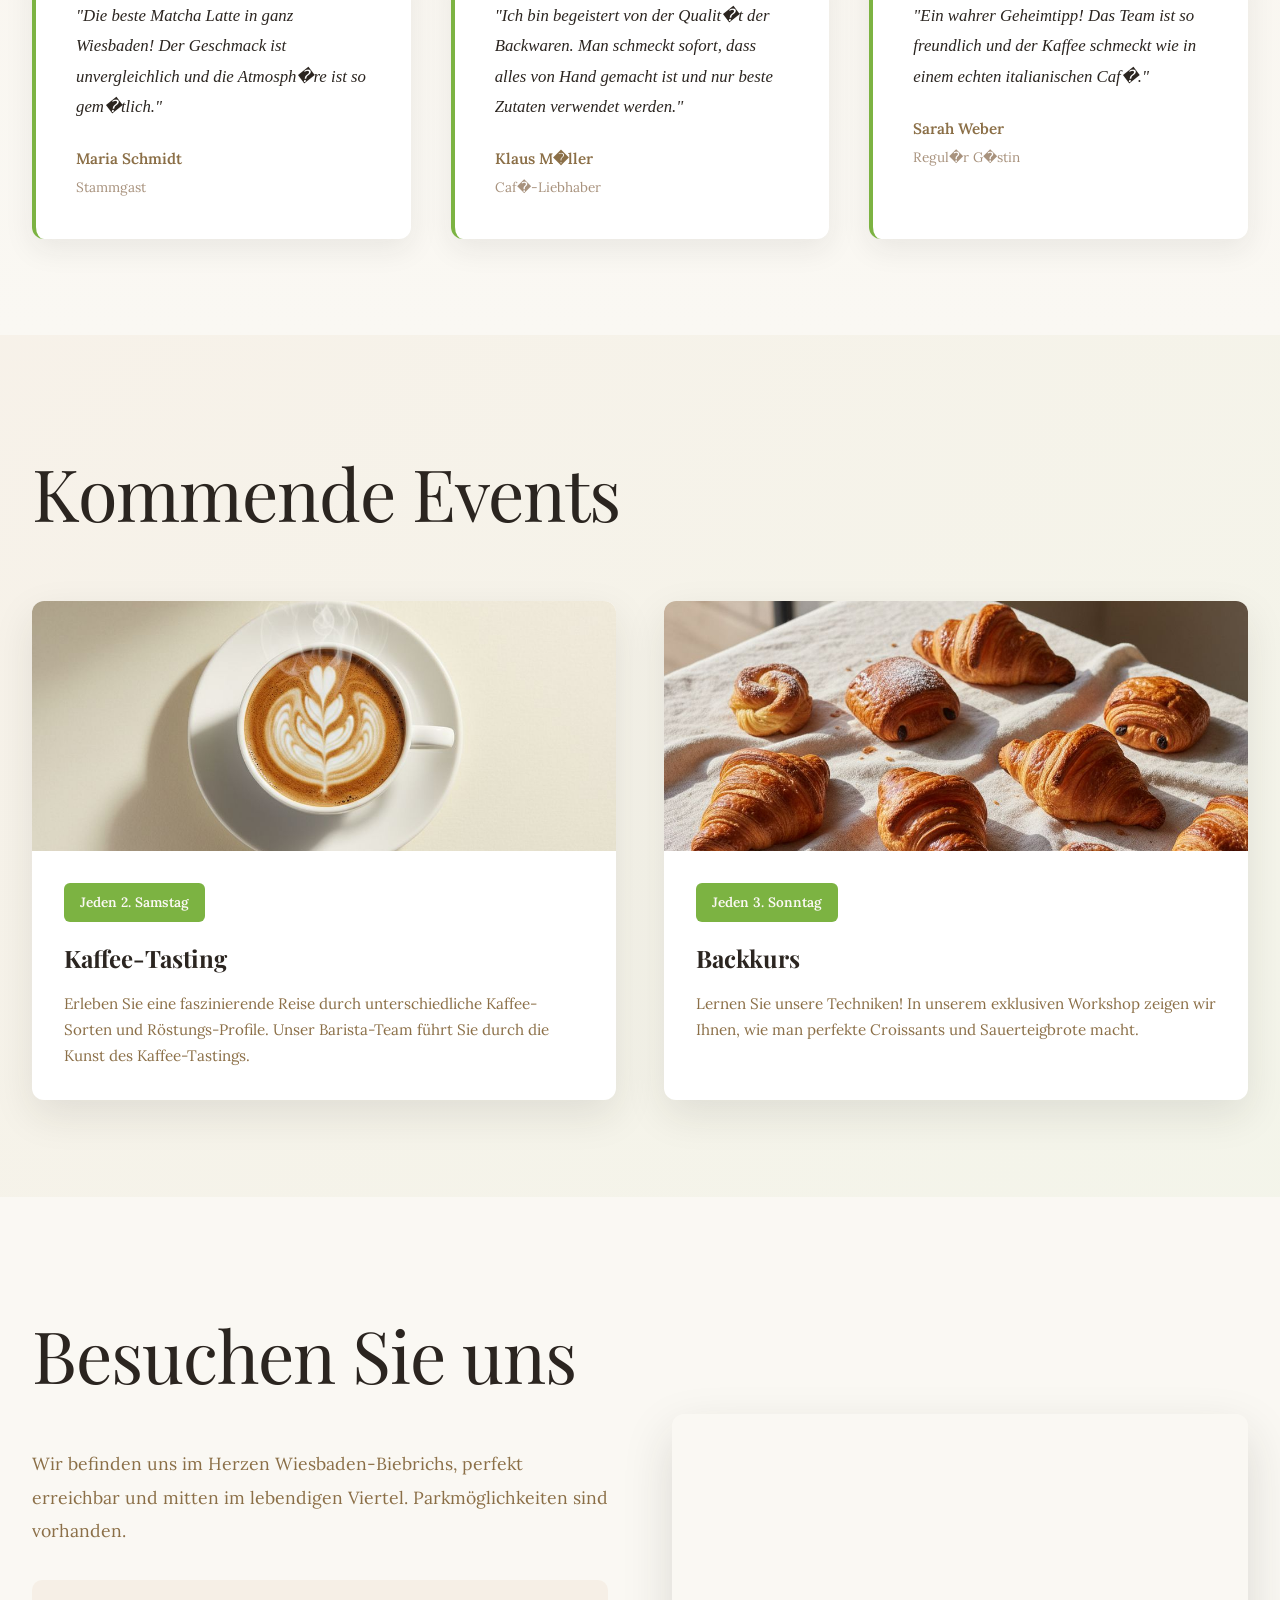
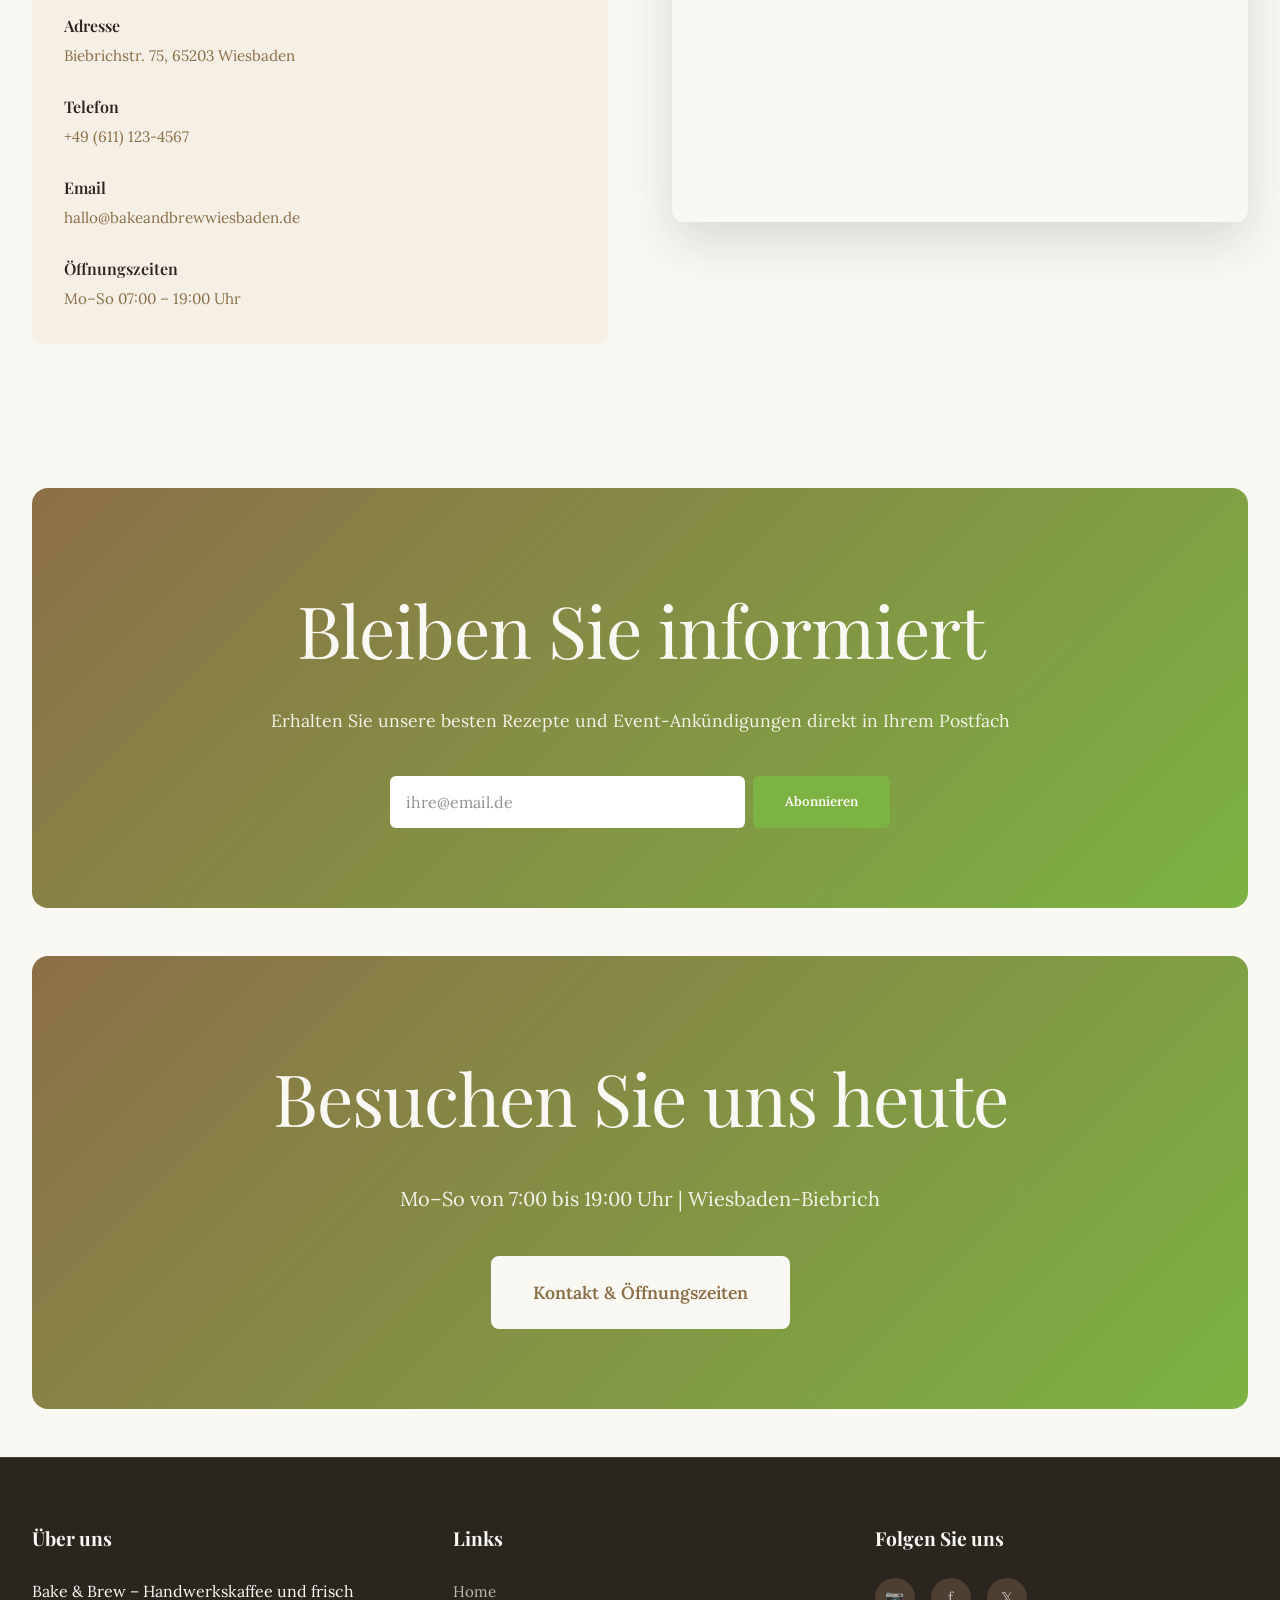
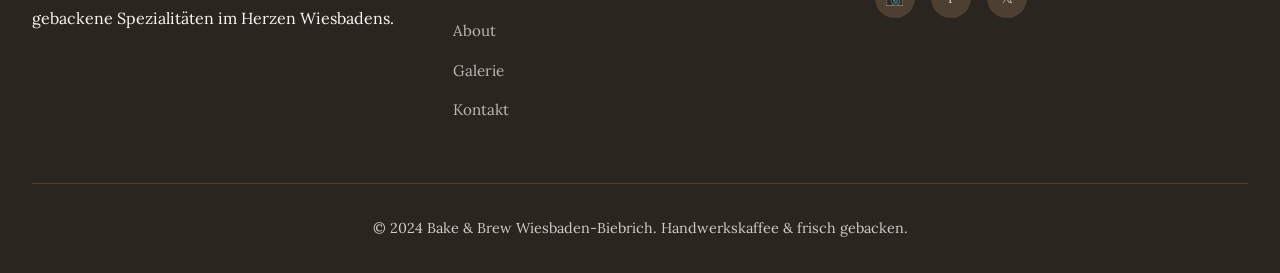
==== commit 3eea1ba9: "Premium website redesign: Add 10 comprehensive sections with animations - Team/Stats section with co" ====
--- a/index.html
+++ b/index.html
@@ -234,6 +234,72 @@
             }
         }
 
+        /* TEAM SECTION */
+        .team {
+            background: linear-gradient(to bottom, var(--color-cream) 0%, rgba(212, 165, 116, 0.05) 100%);
+        }
+
+        .team-intro {
+            text-align: center;
+            margin-bottom: 4rem;
+        }
+
+        .team-intro p {
+            font-size: 1.1rem;
+            color: var(--color-coffee);
+            max-width: 700px;
+            margin: 0 auto;
+            line-height: 1.9;
+        }
+
+        .stats-grid {
+            display: grid;
+            grid-template-columns: repeat(4, 1fr);
+            gap: 2rem;
+            margin-top: 3rem;
+        }
+
+        .stat-card {
+            background: white;
+            padding: 2.5rem;
+            border-radius: 12px;
+            text-align: center;
+            box-shadow: 0 10px 30px rgba(43, 37, 32, 0.08);
+            animation: scaleIn 0.7s ease-out forwards;
+        }
+
+        .stat-card:nth-child(1) { animation-delay: 0s; }
+        .stat-card:nth-child(2) { animation-delay: 0.15s; }
+        .stat-card:nth-child(3) { animation-delay: 0.3s; }
+        .stat-card:nth-child(4) { animation-delay: 0.45s; }
+
+        .stat-number {
+            font-family: var(--font-display);
+            font-size: 3rem;
+            font-weight: 700;
+            color: var(--color-matcha);
+            margin-bottom: 0.5rem;
+        }
+
+        .stat-label {
+            font-size: 0.95rem;
+            color: var(--color-coffee);
+            text-transform: uppercase;
+            letter-spacing: 1px;
+            font-weight: 500;
+        }
+
+        @keyframes scaleIn {
+            from {
+                opacity: 0;
+                transform: scale(0.9);
+            }
+            to {
+                opacity: 1;
+                transform: scale(1);
+            }
+        }
+
         /* GALLERY SECTION */
         .gallery {
             background: var(--color-cream);
@@ -243,6 +309,7 @@
             display: grid;
             grid-template-columns: repeat(3, 1fr);
             gap: 2rem;
+            perspective: 1000px;
         }
 
         .gallery-item {
@@ -252,6 +319,8 @@
             aspect-ratio: 1;
             box-shadow: 0 15px 45px rgba(43, 37, 32, 0.1);
             animation: galleryReveal 0.7s ease-out forwards;
+            transform-style: preserve-3d;
+            cursor: pointer;
         }
 
         .gallery-item:nth-child(1) { animation-delay: 0s; }
@@ -269,17 +338,17 @@
         }
 
         .gallery-item:hover img {
-            transform: scale(1.1);
+            transform: scale(1.1) rotateY(5deg) rotateX(-5deg);
         }
 
         @keyframes galleryReveal {
             from {
                 opacity: 0;
-                transform: translateY(30px);
+                transform: translateY(30px) rotateX(90deg);
             }
             to {
                 opacity: 1;
-                transform: translateY(0);
+                transform: translateY(0) rotateX(0deg);
             }
         }
 
@@ -341,6 +410,268 @@
             .atmosphere-grid {
                 grid-template-columns: 1fr;
             }
+        }
+
+        /* TESTIMONIALS SECTION */
+        .testimonials {
+            background: linear-gradient(to bottom, rgba(212, 165, 116, 0.03) 0%, var(--color-cream) 100%);
+        }
+
+        .testimonials-grid {
+            display: grid;
+            grid-template-columns: repeat(3, 1fr);
+            gap: 2.5rem;
+        }
+
+        .testimonial-card {
+            background: white;
+            padding: 2.5rem;
+            border-radius: 12px;
+            border-left: 4px solid var(--color-matcha);
+            box-shadow: 0 10px 30px rgba(43, 37, 32, 0.08);
+            animation: testimonialSlide 0.7s ease-out forwards;
+        }
+
+        .testimonial-card:nth-child(1) { animation-delay: 0s; }
+        .testimonial-card:nth-child(2) { animation-delay: 0.15s; }
+        .testimonial-card:nth-child(3) { animation-delay: 0.3s; }
+
+        .testimonial-quote {
+            font-size: 1.05rem;
+            color: var(--color-dark);
+            margin-bottom: 1.5rem;
+            font-style: italic;
+            line-height: 1.8;
+        }
+
+        .testimonial-author {
+            font-weight: 600;
+            color: var(--color-coffee);
+            font-size: 0.95rem;
+        }
+
+        .testimonial-role {
+            font-size: 0.85rem;
+            color: var(--color-light-brown);
+            margin-top: 0.25rem;
+        }
+
+        @keyframes testimonialSlide {
+            from {
+                opacity: 0;
+                transform: translateX(-30px);
+            }
+            to {
+                opacity: 1;
+                transform: translateX(0);
+            }
+        }
+
+        /* EVENTS SECTION */
+        .events {
+            background: linear-gradient(135deg, rgba(212, 165, 116, 0.08) 0%, rgba(124, 179, 66, 0.05) 100%);
+        }
+
+        .events-grid {
+            display: grid;
+            grid-template-columns: repeat(2, 1fr);
+            gap: 3rem;
+        }
+
+        .event-card {
+            background: white;
+            border-radius: 12px;
+            overflow: hidden;
+            box-shadow: 0 15px 40px rgba(43, 37, 32, 0.1);
+            animation: eventPop 0.7s cubic-bezier(0.34, 1.56, 0.64, 1) forwards;
+        }
+
+        .event-card:nth-child(1) { animation-delay: 0s; }
+        .event-card:nth-child(2) { animation-delay: 0.2s; }
+
+        .event-image {
+            width: 100%;
+            height: 250px;
+            overflow: hidden;
+            position: relative;
+        }
+
+        .event-image img {
+            width: 100%;
+            height: 100%;
+            object-fit: cover;
+            transition: transform 0.6s ease;
+        }
+
+        .event-card:hover .event-image img {
+            transform: scale(1.08);
+        }
+
+        .event-content {
+            padding: 2rem;
+        }
+
+        .event-date {
+            display: inline-block;
+            background: var(--color-matcha);
+            color: var(--color-cream);
+            padding: 0.5rem 1rem;
+            border-radius: 6px;
+            font-size: 0.85rem;
+            font-weight: 600;
+            margin-bottom: 1rem;
+        }
+
+        .event-card h3 {
+            font-family: var(--font-display);
+            font-size: 1.5rem;
+            color: var(--color-dark);
+            margin-bottom: 0.75rem;
+        }
+
+        .event-card p {
+            color: var(--color-coffee);
+            font-size: 0.95rem;
+            line-height: 1.7;
+        }
+
+        @keyframes eventPop {
+            from {
+                opacity: 0;
+                transform: scale(0.9) translateY(20px);
+            }
+            to {
+                opacity: 1;
+                transform: scale(1) translateY(0);
+            }
+        }
+
+        /* MAPS SECTION */
+        .maps {
+            background: var(--color-cream);
+        }
+
+        .maps-grid {
+            display: grid;
+            grid-template-columns: 1fr 1fr;
+            gap: 4rem;
+            align-items: center;
+        }
+
+        .maps-content {
+            animation: fadeInUp 0.9s ease-out 0s;
+        }
+
+        .maps-content h2 {
+            margin-bottom: 2rem;
+        }
+
+        .maps-content p {
+            font-size: 1.1rem;
+            color: var(--color-coffee);
+            margin-bottom: 1.5rem;
+            line-height: 1.9;
+        }
+
+        .location-details {
+            background: rgba(212, 165, 116, 0.1);
+            padding: 2rem;
+            border-radius: 10px;
+            margin-top: 2rem;
+        }
+
+        .location-item {
+            margin-bottom: 1.5rem;
+        }
+
+        .location-item:last-child {
+            margin-bottom: 0;
+        }
+
+        .location-label {
+            font-family: var(--font-display);
+            font-size: 1rem;
+            font-weight: 600;
+            color: var(--color-dark);
+            margin-bottom: 0.25rem;
+        }
+
+        .location-value {
+            color: var(--color-coffee);
+            font-size: 0.95rem;
+        }
+
+        .maps-embed {
+            border-radius: 12px;
+            overflow: hidden;
+            box-shadow: 0 20px 50px rgba(43, 37, 32, 0.15);
+            animation: fadeInUp 0.9s ease-out 0.2s both;
+        }
+
+        .maps-embed iframe {
+            width: 100%;
+            height: 400px;
+            border: none;
+        }
+
+        /* NEWSLETTER SECTION */
+        .newsletter {
+            background: linear-gradient(135deg, var(--color-coffee) 0%, var(--color-matcha) 100%);
+            color: var(--color-cream);
+            text-align: center;
+            padding: 5rem 2rem;
+            border-radius: 16px;
+            margin: 3rem 2rem;
+        }
+
+        .newsletter h2 {
+            color: var(--color-cream);
+            margin-bottom: 1rem;
+        }
+
+        .newsletter p {
+            font-size: 1.1rem;
+            margin-bottom: 2.5rem;
+            opacity: 0.95;
+        }
+
+        .newsletter-form {
+            display: flex;
+            gap: 0.5rem;
+            max-width: 500px;
+            margin: 0 auto;
+        }
+
+        .newsletter-form input {
+            flex: 1;
+            padding: 1rem;
+            border: none;
+            border-radius: 6px;
+            font-family: var(--font-body);
+            font-size: 1rem;
+            color: var(--color-dark);
+        }
+
+        .newsletter-form input::placeholder {
+            color: rgba(43, 37, 32, 0.5);
+        }
+
+        .newsletter-form button {
+            padding: 1rem 2rem;
+            background: var(--color-matcha);
+            color: var(--color-cream);
+            border: none;
+            border-radius: 6px;
+            font-family: var(--font-body);
+            font-weight: 600;
+            cursor: pointer;
+            transition: var(--transition);
+        }
+
+        .newsletter-form button:hover {
+            background: var(--color-coffee);
+            transform: translateY(-2px);
+            box-shadow: 0 5px 20px rgba(0, 0, 0, 0.2);
         }
 
         /* CTA SECTION */
@@ -390,14 +721,77 @@
         footer {
             background: var(--color-dark);
             color: var(--color-cream);
-            padding: 3rem 2rem;
+            padding: 4rem 2rem 2rem;
+            border-top: 1px solid rgba(212, 165, 116, 0.2);
+        }
+
+        .footer-grid {
+            display: grid;
+            grid-template-columns: repeat(3, 1fr);
+            gap: 3rem;
+            margin-bottom: 3rem;
+            max-width: 1400px;
+            margin-left: auto;
+            margin-right: auto;
+        }
+
+        .footer-section h3 {
+            font-family: var(--font-display);
+            font-size: 1.2rem;
+            margin-bottom: 1.5rem;
+            color: var(--color-cream);
+        }
+
+        .footer-section ul {
+            list-style: none;
+        }
+
+        .footer-section ul li {
+            margin-bottom: 0.75rem;
+        }
+
+        .footer-section a {
+            color: rgba(250, 248, 243, 0.7);
+            text-decoration: none;
+            font-size: 0.95rem;
+            transition: color 0.3s ease;
+        }
+
+        .footer-section a:hover {
+            color: var(--color-matcha);
+        }
+
+        .footer-social {
+            display: flex;
+            gap: 1rem;
+            margin-top: 1rem;
+        }
+
+        .footer-social a {
+            display: inline-block;
+            width: 40px;
+            height: 40px;
+            background: rgba(212, 165, 116, 0.2);
+            border-radius: 50%;
+            display: flex;
+            align-items: center;
+            justify-content: center;
+            transition: var(--transition);
+        }
+
+        .footer-social a:hover {
+            background: var(--color-matcha);
+        }
+
+        .footer-bottom {
             text-align: center;
+            padding-top: 2rem;
             border-top: 1px solid rgba(212, 165, 116, 0.2);
         }
 
-        footer p {
-            opacity: 0.85;
-            font-size: 0.95rem;
+        .footer-bottom p {
+            opacity: 0.8;
+            font-size: 0.9rem;
         }
 
         /* ANIMATIONS */
@@ -430,12 +824,35 @@
             }
 
             .intro-grid,
-            .atmosphere-grid {
+            .atmosphere-grid,
+            .maps-grid {
+                grid-template-columns: 1fr;
                 gap: 2.5rem;
             }
 
             h2 {
                 margin-bottom: 2.5rem;
+            }
+
+            .stats-grid,
+            .testimonials-grid {
+                grid-template-columns: 1fr;
+            }
+
+            .events-grid {
+                grid-template-columns: 1fr;
+            }
+
+            .footer-grid {
+                grid-template-columns: 1fr;
+            }
+
+            .newsletter-form {
+                flex-direction: column;
+            }
+
+            .maps-embed iframe {
+                height: 300px;
             }
         }
     </style>
@@ -523,6 +940,32 @@
         </div>
     </section>
 
+    <!-- TEAM/STATS SECTION -->
+    <section class="team">
+        <div class="team-intro scroll-reveal">
+            <h2>Unsere Geschichte</h2>
+            <p>Seit Jahren prägen wir die Kaffeekultur Wiesbadens mit handwerklicher Sorgfalt und zeitloser Eleganz. Jede Bohne, jedes Gebackk erzählt eine Geschichte von Leidenschaft und Qualität.</p>
+        </div>
+        <div class="stats-grid">
+            <div class="stat-card">
+                <div class="stat-number" data-target="15">0</div>
+                <div class="stat-label">Jahre Erfahrung</div>
+            </div>
+            <div class="stat-card">
+                <div class="stat-number" data-target="10000">0</div>
+                <div class="stat-label">Besucher im Jahr</div>
+            </div>
+            <div class="stat-card">
+                <div class="stat-number" data-target="8">0</div>
+                <div class="stat-label">Gramm pro Tasse</div>
+            </div>
+            <div class="stat-card">
+                <div class="stat-number" data-target="100">0</div>
+                <div class="stat-label">% Handwerk</div>
+            </div>
+        </div>
+    </section>
+
     <!-- ATMOSPH�RE -->
     <section class="atmosphere">
         <div class="atmosphere-grid">
@@ -537,16 +980,131 @@
         </div>
     </section>
 
+    <!-- TESTIMONIALS -->
+    <section class="testimonials">
+        <h2 style="text-align: center; margin-bottom: 3rem;">Was unsere G�ste sagen</h2>
+        <div class="testimonials-grid">
+            <div class="testimonial-card">
+                <p class="testimonial-quote">"Die beste Matcha Latte in ganz Wiesbaden! Der Geschmack ist unvergleichlich und die Atmosph�re ist so gem�tlich."</p>
+                <div class="testimonial-author">Maria Schmidt</div>
+                <div class="testimonial-role">Stammgast</div>
+            </div>
+            <div class="testimonial-card">
+                <p class="testimonial-quote">"Ich bin begeistert von der Qualit�t der Backwaren. Man schmeckt sofort, dass alles von Hand gemacht ist und nur beste Zutaten verwendet werden."</p>
+                <div class="testimonial-author">Klaus M�ller</div>
+                <div class="testimonial-role">Caf�-Liebhaber</div>
+            </div>
+            <div class="testimonial-card">
+                <p class="testimonial-quote">"Ein wahrer Geheimtipp! Das Team ist so freundlich und der Kaffee schmeckt wie in einem echten italianischen Caf�."</p>
+                <div class="testimonial-author">Sarah Weber</div>
+                <div class="testimonial-role">Regul�r G�stin</div>
+            </div>
+        </div>
+    </section>
+
+    <!-- EVENTS -->
+    <section class="events">
+        <h2 style="margin-bottom: 3rem;">Kommende Events</h2>
+        <div class="events-grid">
+            <div class="event-card">
+                <div class="event-image">
+                    <img src="./images/cat-coffee.jpg" alt="Kaffee-Tasting Event" loading="lazy">
+                </div>
+                <div class="event-content">
+                    <span class="event-date">Jeden 2. Samstag</span>
+                    <h3>Kaffee-Tasting</h3>
+                    <p>Erleben Sie eine faszinierende Reise durch unterschiedliche Kaffee-Sorten und Röstungs-Profile. Unser Barista-Team führt Sie durch die Kunst des Kaffee-Tastings.</p>
+                </div>
+            </div>
+            <div class="event-card">
+                <div class="event-image">
+                    <img src="./images/cat-pastries.jpg" alt="Backkunst Workshop" loading="lazy">
+                </div>
+                <div class="event-content">
+                    <span class="event-date">Jeden 3. Sonntag</span>
+                    <h3>Backkurs</h3>
+                    <p>Lernen Sie unsere Techniken! In unserem exklusiven Workshop zeigen wir Ihnen, wie man perfekte Croissants und Sauerteigbrote macht.</p>
+                </div>
+            </div>
+        </div>
+    </section>
+
+    <!-- MAPS -->
+    <section class="maps">
+        <div class="maps-grid">
+            <div class="maps-content scroll-reveal">
+                <h2>Besuchen Sie uns</h2>
+                <p>Wir befinden uns im Herzen Wiesbaden-Biebrichs, perfekt erreichbar und mitten im lebendigen Viertel. Parkmöglichkeiten sind vorhanden.</p>
+                <div class="location-details">
+                    <div class="location-item">
+                        <div class="location-label">Adresse</div>
+                        <div class="location-value">Biebrichstr. 75, 65203 Wiesbaden</div>
+                    </div>
+                    <div class="location-item">
+                        <div class="location-label">Telefon</div>
+                        <div class="location-value">+49 (611) 123-4567</div>
+                    </div>
+                    <div class="location-item">
+                        <div class="location-label">Email</div>
+                        <div class="location-value">hallo@bakeandbrewwiesbaden.de</div>
+                    </div>
+                    <div class="location-item">
+                        <div class="location-label">Öffnungszeiten</div>
+                        <div class="location-value">Mo–So 07:00 – 19:00 Uhr</div>
+                    </div>
+                </div>
+            </div>
+            <div class="maps-embed">
+                <iframe src="https://www.google.com/maps/embed?pb=!1m18!1m12!1m3!1d2557.4937892828846!2d8.272!3d50.113!2m3!1f0!2f0!3f0!3m2!1i1024!2i768!4f13.1!3m3!1m2!1s0x47bd96f4f6f6f6f7%3A0x1234567890abcdef!2sBiebrichstr%2075%2C%2065203%20Wiesbaden!5e0!3m2!1sde!2sde!4v1234567890" allowfullscreen="" loading="lazy" referrerpolicy="no-referrer-when-downgrade"></iframe>
+            </div>
+        </div>
+    </section>
+
+    <!-- NEWSLETTER -->
+    <section class="newsletter">
+        <h2>Bleiben Sie informiert</h2>
+        <p>Erhalten Sie unsere besten Rezepte und Event-Ankündigungen direkt in Ihrem Postfach</p>
+        <form class="newsletter-form" id="newsletterForm">
+            <input type="email" placeholder="ihre@email.de" required>
+            <button type="submit">Abonnieren</button>
+        </form>
+    </section>
+
     <!-- CTA -->
     <section class="cta">
         <h2>Besuchen Sie uns heute</h2>
-        <p>Mo�So von 7:00 bis 19:00 Uhr | Wiesbaden-Biebrich</p>
-        <a href="#" class="cta-button">Kontakt & �ffnungszeiten</a>
+        <p>Mo–So von 7:00 bis 19:00 Uhr | Wiesbaden-Biebrich</p>
+        <a href="#maps" class="cta-button">Kontakt & Öffnungszeiten</a>
     </section>
 
     <!-- FOOTER -->
     <footer>
-        <p>&copy; 2024 Bake & Brew Wiesbaden-Biebrich. Handwerkskaffee & frisch gebacken.</p>
+        <div class="footer-grid">
+            <div class="footer-section">
+                <h3>Über uns</h3>
+                <p style="margin-bottom: 1rem;">Bake & Brew – Handwerkskaffee und frisch gebackene Spezialitäten im Herzen Wiesbadens.</p>
+            </div>
+            <div class="footer-section">
+                <h3>Links</h3>
+                <ul>
+                    <li><a href="#hero">Home</a></li>
+                    <li><a href="#intro">About</a></li>
+                    <li><a href="#gallery">Galerie</a></li>
+                    <li><a href="#maps">Kontakt</a></li>
+                </ul>
+            </div>
+            <div class="footer-section">
+                <h3>Folgen Sie uns</h3>
+                <div class="footer-social">
+                    <a href="#" title="Instagram">📷</a>
+                    <a href="#" title="Facebook">f</a>
+                    <a href="#" title="Twitter">𝕏</a>
+                </div>
+            </div>
+        </div>
+        <div class="footer-bottom">
+            <p>&copy; 2024 Bake & Brew Wiesbaden-Biebrich. Handwerkskaffee & frisch gebacken.</p>
+        </div>
     </footer>
 
     <script>
@@ -555,14 +1113,14 @@
             const heroImage = document.querySelector('.hero-image');
             const scrolled = window.scrollY;
             if (scrolled < window.innerHeight) {
-                heroImage.style.transform = 'translateY(' + (scrolled * 0.5) + 'px)';
+                heroImage.style.transform = 'translateY(' + (scrolled * 0.4) + 'px)';
             }
         });
 
         // SCROLL REVEAL
         const observerOptions = {
-            threshold: 0.15,
-            rootMargin: '0px 0px -80px 0px'
+            threshold: 0.12,
+            rootMargin: '0px 0px -100px 0px'
         };
 
         const observer = new IntersectionObserver(entries => {
@@ -575,6 +1133,33 @@
         }, observerOptions);
 
         document.querySelectorAll('.scroll-reveal').forEach(el => observer.observe(el));
+
+        // COUNTER ANIMATION
+        const counterObserver = new IntersectionObserver(entries => {
+            entries.forEach(entry => {
+                if (entry.isIntersecting && !entry.target.hasAttribute('data-animated')) {
+                    const target = parseInt(entry.target.getAttribute('data-target'));
+                    const element = entry.target;
+                    let current = 0;
+                    const increment = target / 30;
+
+                    const counter = setInterval(() => {
+                        current += increment;
+                        if (current >= target) {
+                            element.textContent = target;
+                            clearInterval(counter);
+                        } else {
+                            element.textContent = Math.floor(current);
+                        }
+                    }, 30);
+
+                    entry.target.setAttribute('data-animated', 'true');
+                    counterObserver.unobserve(entry.target);
+                }
+            });
+        }, { threshold: 0.15 });
+
+        document.querySelectorAll('[data-target]').forEach(el => counterObserver.observe(el));
 
         // SMOOTH ANCHOR LINKS
         document.querySelectorAll('a[href^="#"]').forEach(anchor => {
@@ -589,6 +1174,17 @@
                 }
             });
         });
+
+        // NEWSLETTER FORM
+        const newsletterForm = document.getElementById('newsletterForm');
+        if (newsletterForm) {
+            newsletterForm.addEventListener('submit', function (e) {
+                e.preventDefault();
+                const email = this.querySelector('input[type="email"]').value;
+                alert('Danke für Ihre Anmeldung! Wir freuen uns auf Sie, ' + email);
+                this.reset();
+            });
+        }
     </script>
 
 </body>
